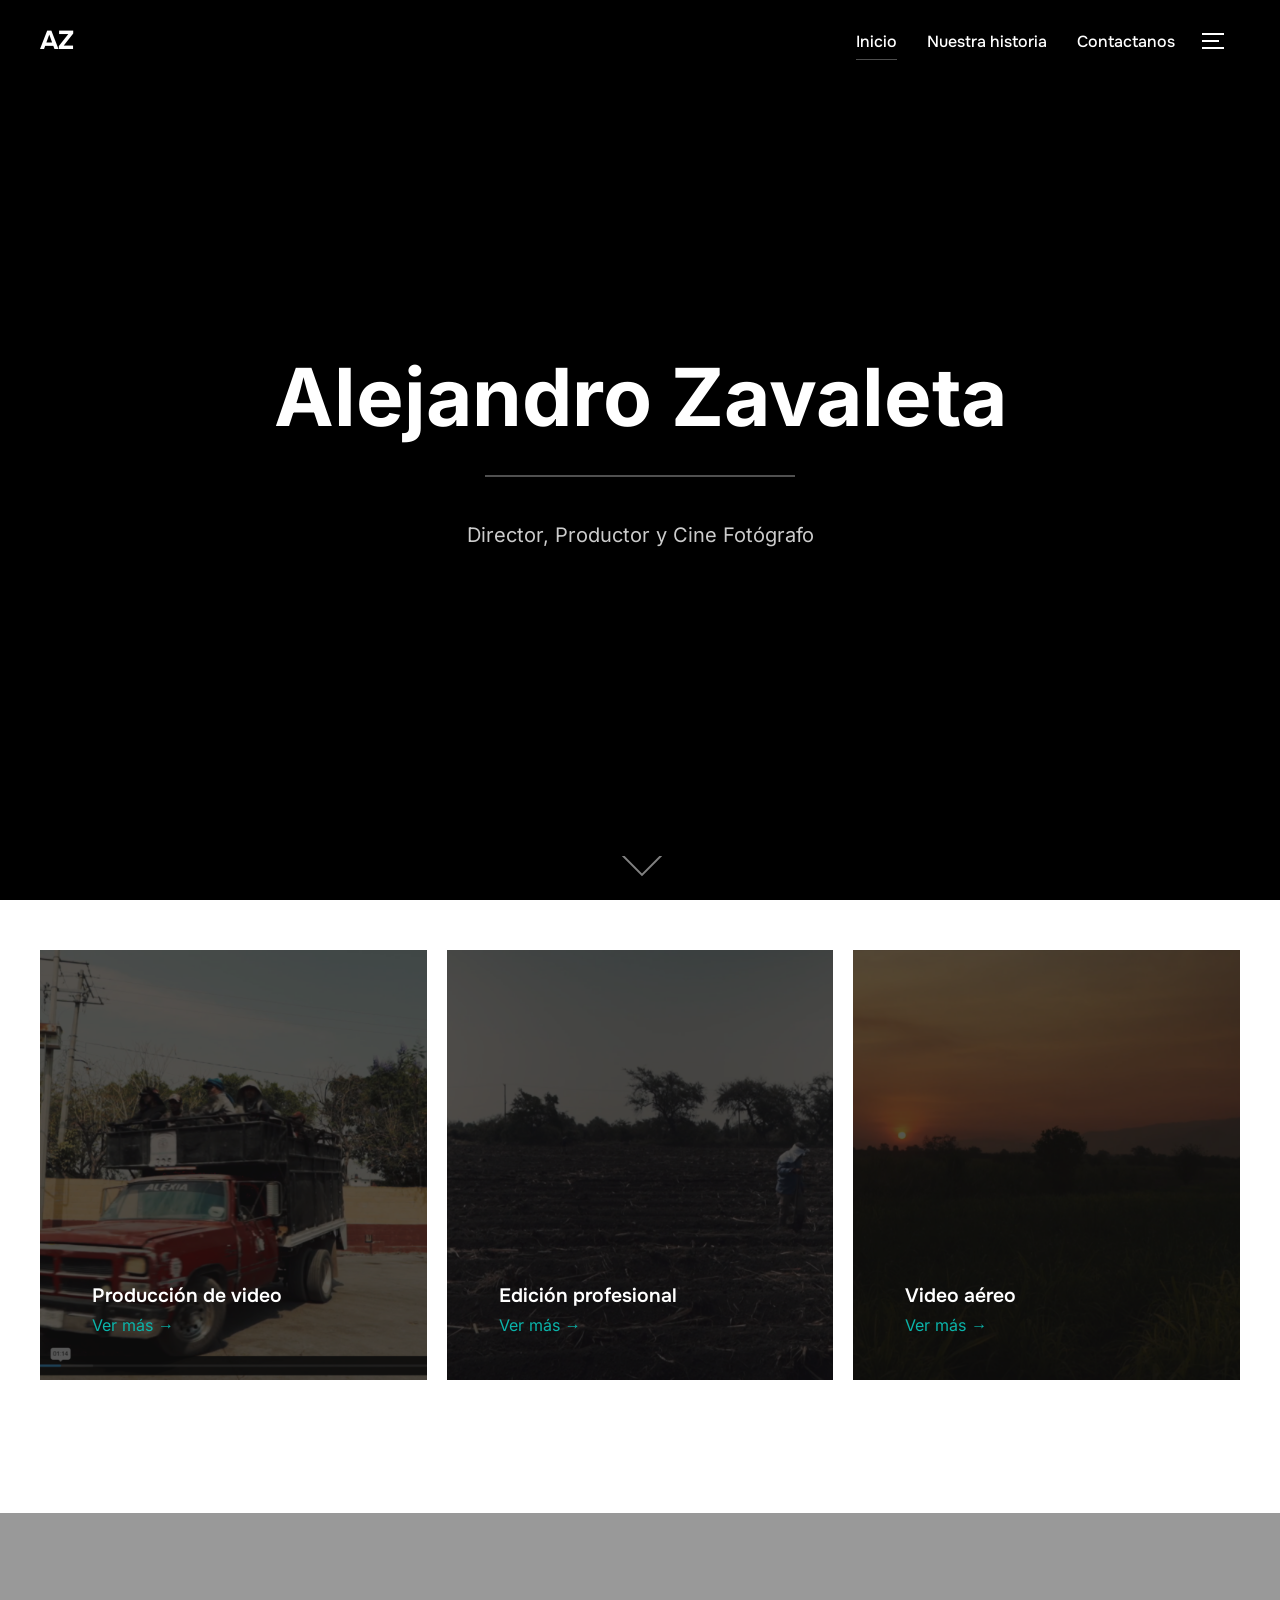
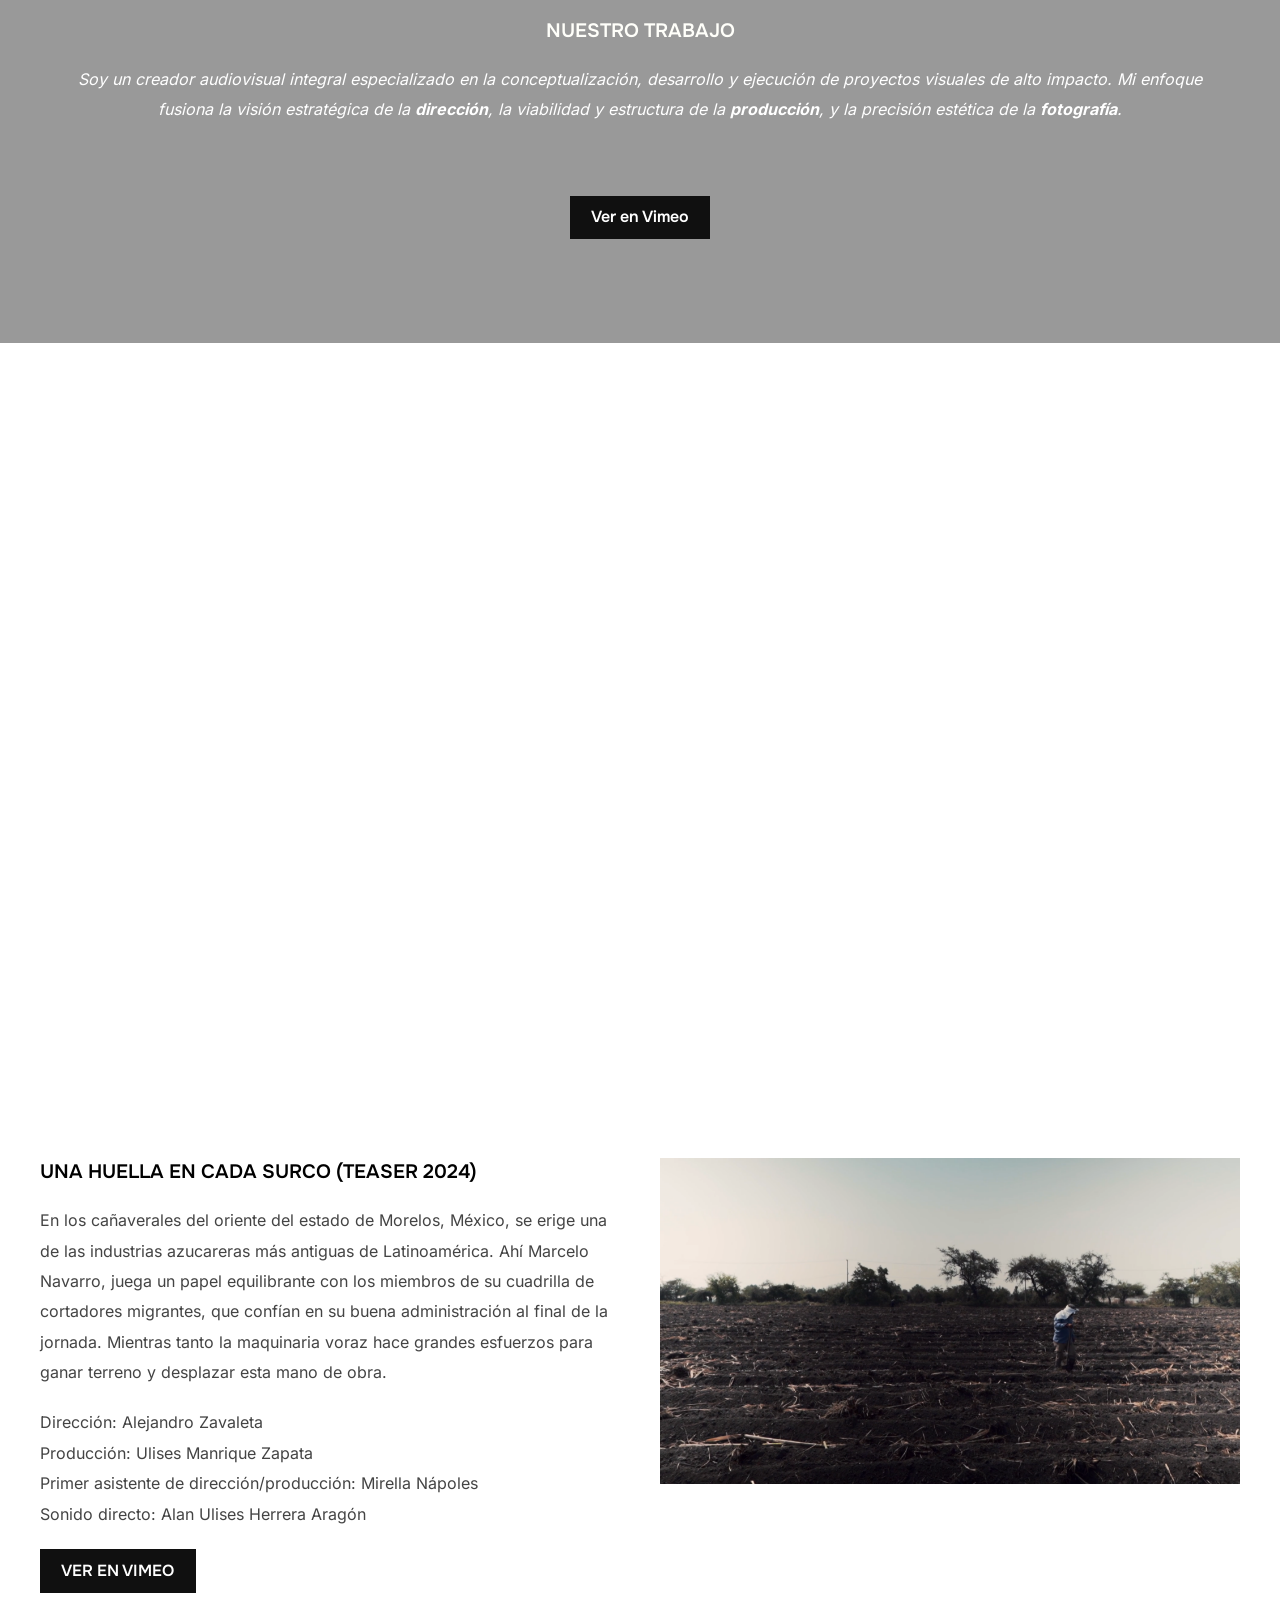
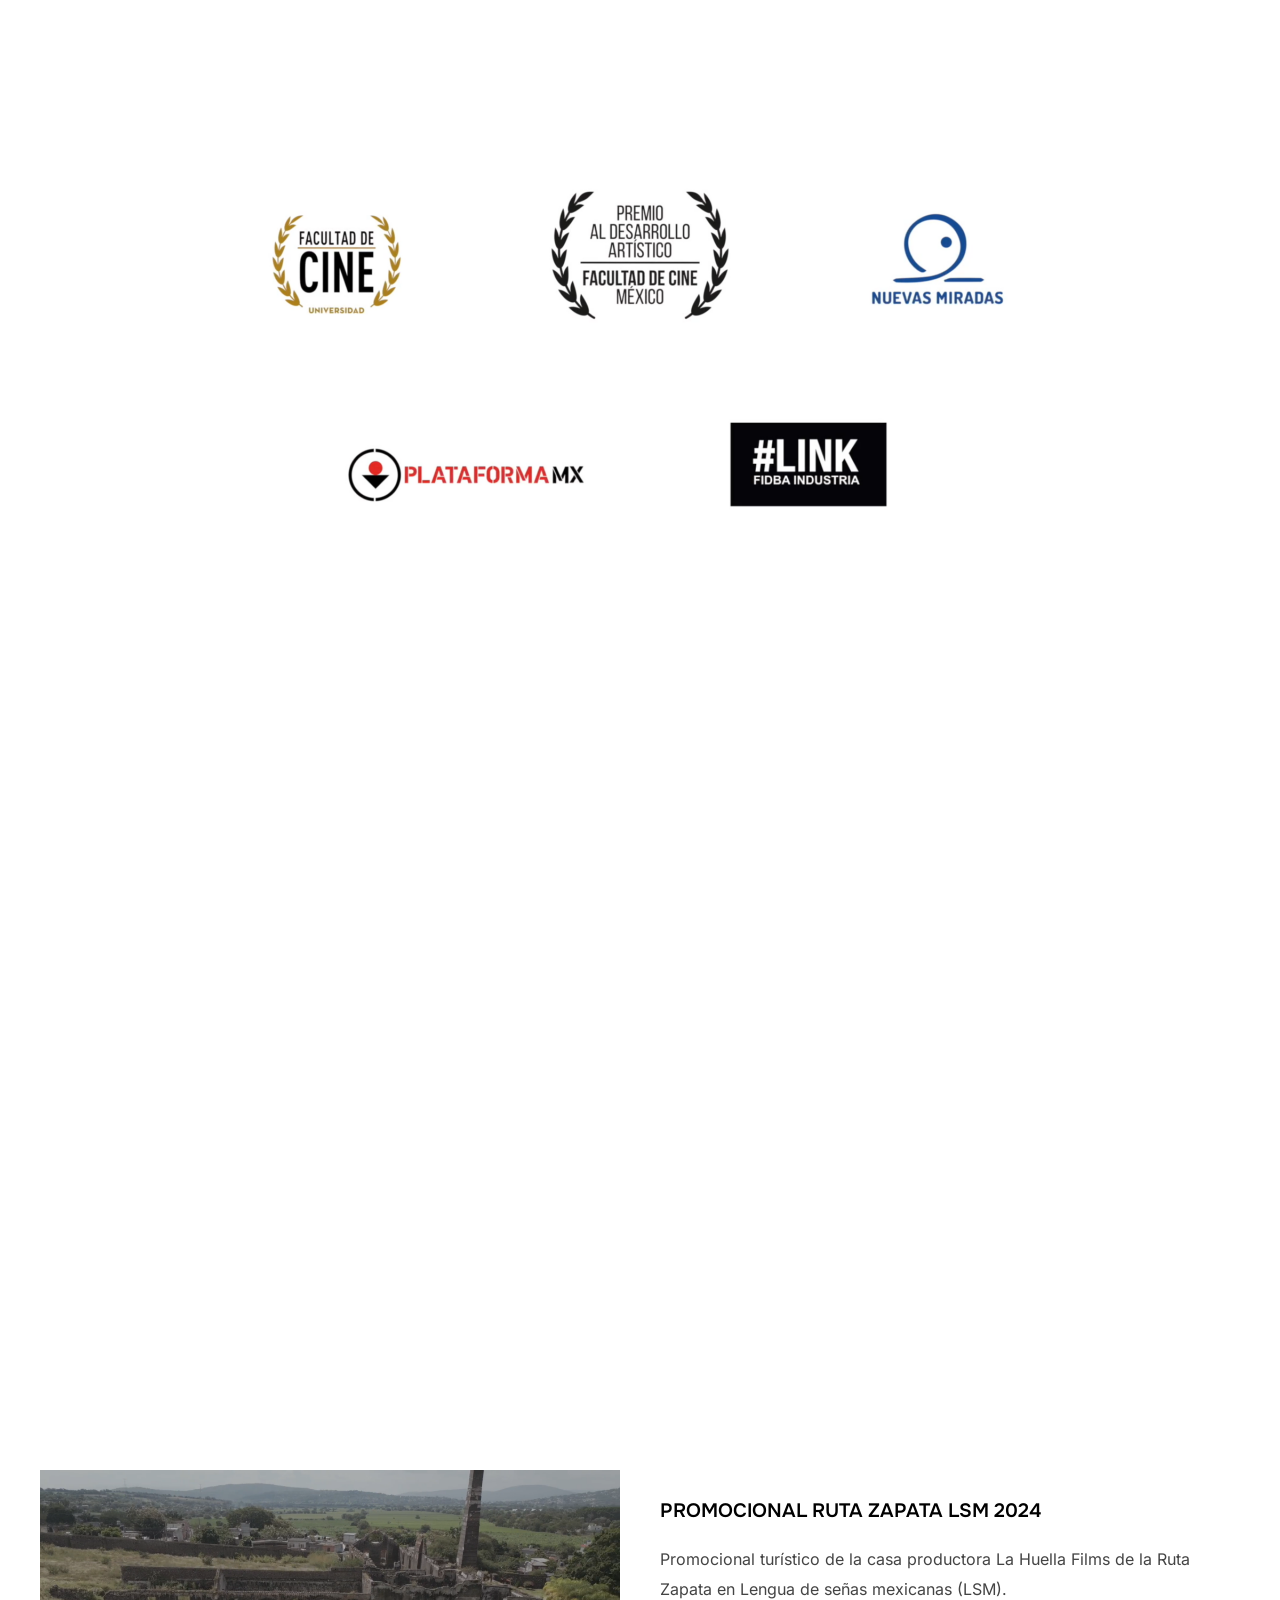
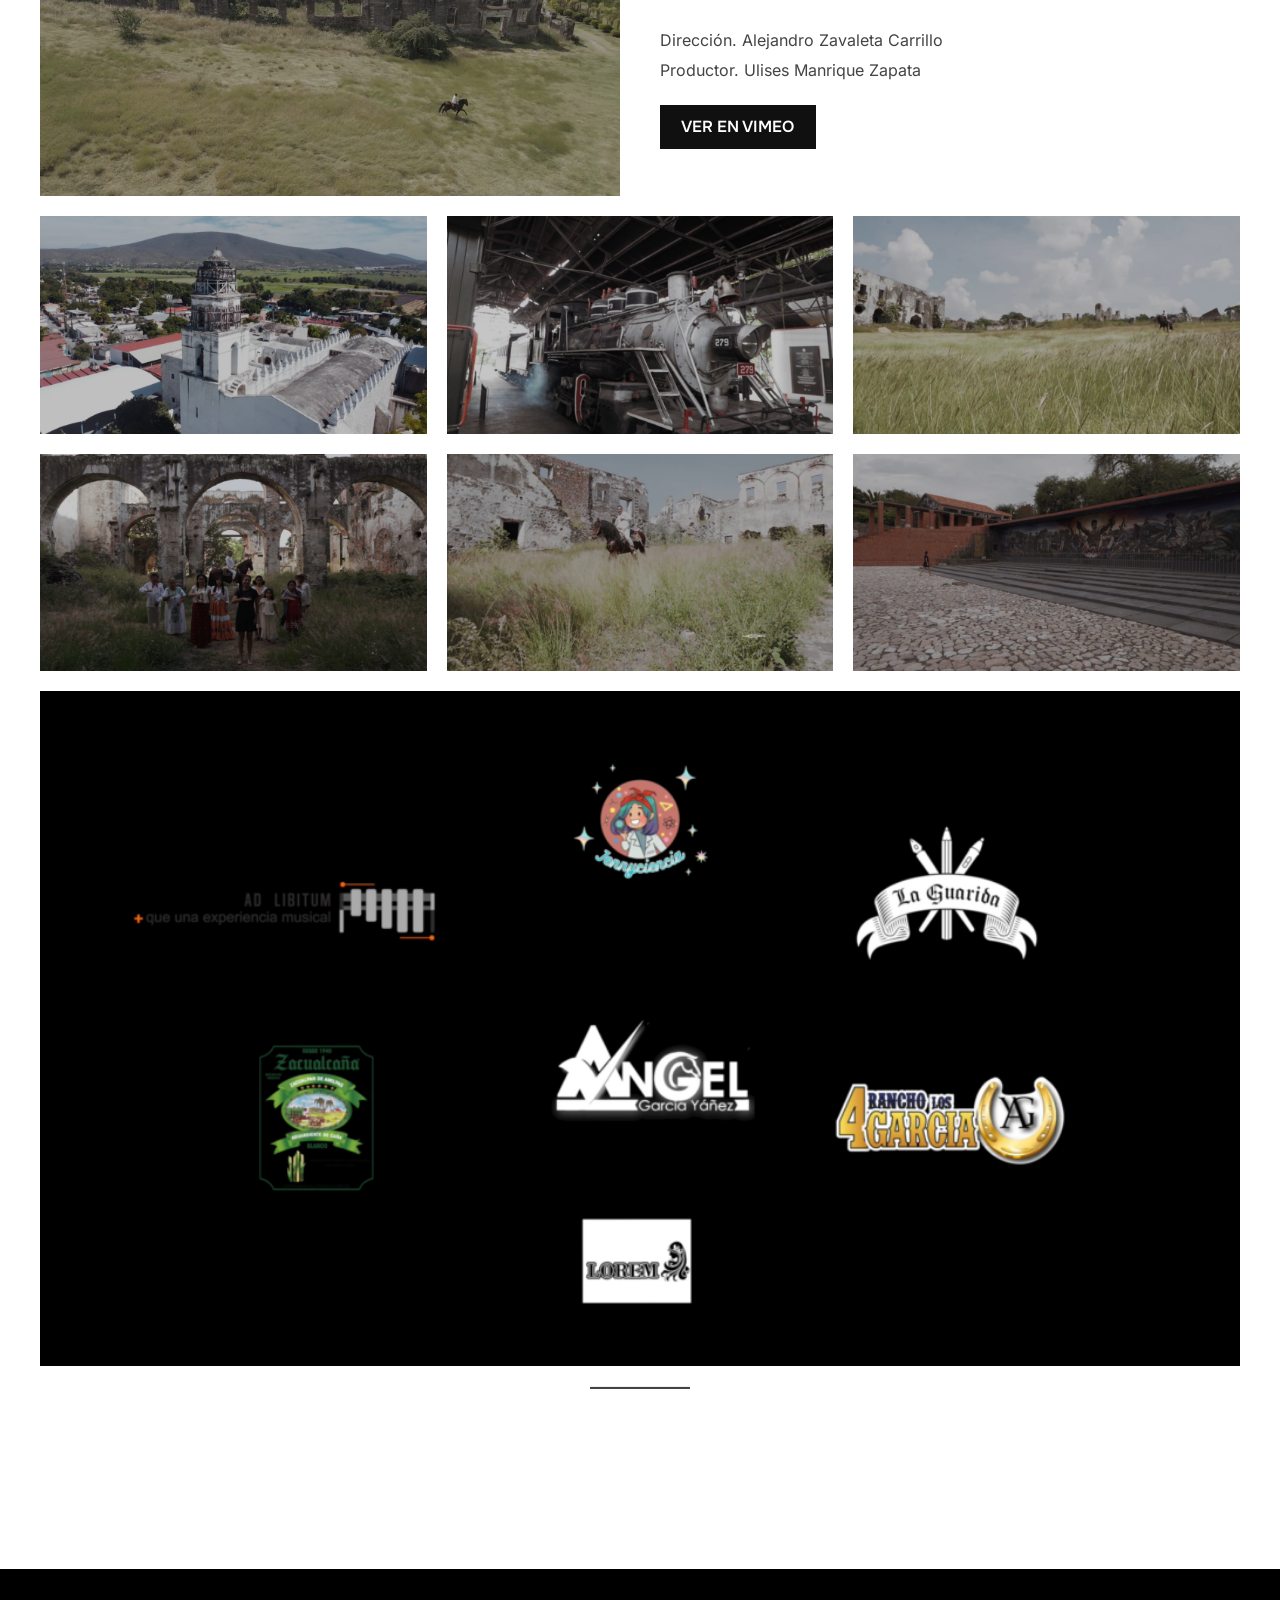
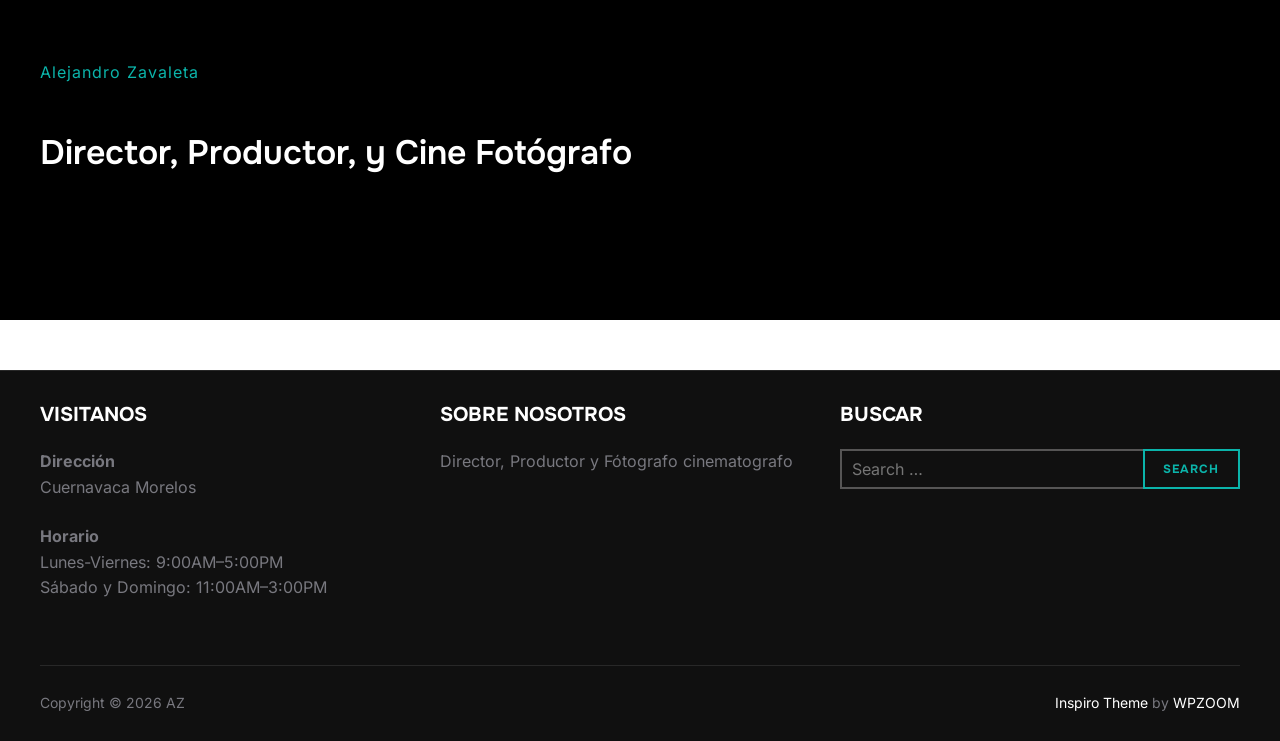
==== index.html @ e88b741b "Init" ====
<!DOCTYPE html>
<html lang="en-US" class="no-js">
<head><meta charset="UTF-8">
	
	<meta name="viewport" content="width=device-width, initial-scale=1">
	<script>(function(html){html.className = html.className.replace(/\bno-js\b/,'js')})(document.documentElement);</script>
<title>AZ</title>
<meta name="robots" content="max-image-preview:large">
<link rel="alternate" type="application/rss+xml" title="AZ » Feed" href="/feed/">
<link rel="alternate" type="application/rss+xml" title="AZ » Comments Feed" href="/comments/feed/">
<link rel="alternate" title="oEmbed (JSON)" type="application/json+oembed" href="/wp-json/oembed/1.0/embed?url=%2F">
<link rel="alternate" title="oEmbed (XML)" type="text/xml+oembed" href="/wp-json/oembed/1.0/embed?url=%2F&amp;format=xml">
<style id="wp-img-auto-sizes-contain-inline-css">
img:is([sizes=auto i],[sizes^="auto," i]){contain-intrinsic-size:3000px 1500px}
/*# sourceURL=wp-img-auto-sizes-contain-inline-css */
</style>
<style id="wp-emoji-styles-inline-css">

	img.wp-smiley, img.emoji {
		display: inline !important;
		border: none !important;
		box-shadow: none !important;
		height: 1em !important;
		width: 1em !important;
		margin: 0 0.07em !important;
		vertical-align: -0.1em !important;
		background: none !important;
		padding: 0 !important;
	}
/*# sourceURL=wp-emoji-styles-inline-css */
</style>
<style id="wp-block-library-inline-css">
:root{--wp-block-synced-color:#7a00df;--wp-block-synced-color--rgb:122,0,223;--wp-bound-block-color:var(--wp-block-synced-color);--wp-editor-canvas-background:#ddd;--wp-admin-theme-color:#007cba;--wp-admin-theme-color--rgb:0,124,186;--wp-admin-theme-color-darker-10:#006ba1;--wp-admin-theme-color-darker-10--rgb:0,107,160.5;--wp-admin-theme-color-darker-20:#005a87;--wp-admin-theme-color-darker-20--rgb:0,90,135;--wp-admin-border-width-focus:2px}@media (min-resolution:192dpi){:root{--wp-admin-border-width-focus:1.5px}}.wp-element-button{cursor:pointer}:root .has-very-light-gray-background-color{background-color:#eee}:root .has-very-dark-gray-background-color{background-color:#313131}:root .has-very-light-gray-color{color:#eee}:root .has-very-dark-gray-color{color:#313131}:root .has-vivid-green-cyan-to-vivid-cyan-blue-gradient-background{background:linear-gradient(135deg,#00d084,#0693e3)}:root .has-purple-crush-gradient-background{background:linear-gradient(135deg,#34e2e4,#4721fb 50%,#ab1dfe)}:root .has-hazy-dawn-gradient-background{background:linear-gradient(135deg,#faaca8,#dad0ec)}:root .has-subdued-olive-gradient-background{background:linear-gradient(135deg,#fafae1,#67a671)}:root .has-atomic-cream-gradient-background{background:linear-gradient(135deg,#fdd79a,#004a59)}:root .has-nightshade-gradient-background{background:linear-gradient(135deg,#330968,#31cdcf)}:root .has-midnight-gradient-background{background:linear-gradient(135deg,#020381,#2874fc)}:root{--wp--preset--font-size--normal:16px;--wp--preset--font-size--huge:42px}.has-regular-font-size{font-size:1em}.has-larger-font-size{font-size:2.625em}.has-normal-font-size{font-size:var(--wp--preset--font-size--normal)}.has-huge-font-size{font-size:var(--wp--preset--font-size--huge)}.has-text-align-center{text-align:center}.has-text-align-left{text-align:left}.has-text-align-right{text-align:right}.has-fit-text{white-space:nowrap!important}#end-resizable-editor-section{display:none}.aligncenter{clear:both}.items-justified-left{justify-content:flex-start}.items-justified-center{justify-content:center}.items-justified-right{justify-content:flex-end}.items-justified-space-between{justify-content:space-between}.screen-reader-text{border:0;clip-path:inset(50%);height:1px;margin:-1px;overflow:hidden;padding:0;position:absolute;width:1px;word-wrap:normal!important}.screen-reader-text:focus{background-color:#ddd;clip-path:none;color:#444;display:block;font-size:1em;height:auto;left:5px;line-height:normal;padding:15px 23px 14px;text-decoration:none;top:5px;width:auto;z-index:100000}html :where(.has-border-color){border-style:solid}html :where([style*=border-top-color]){border-top-style:solid}html :where([style*=border-right-color]){border-right-style:solid}html :where([style*=border-bottom-color]){border-bottom-style:solid}html :where([style*=border-left-color]){border-left-style:solid}html :where([style*=border-width]){border-style:solid}html :where([style*=border-top-width]){border-top-style:solid}html :where([style*=border-right-width]){border-right-style:solid}html :where([style*=border-bottom-width]){border-bottom-style:solid}html :where([style*=border-left-width]){border-left-style:solid}html :where(img[class*=wp-image-]){height:auto;max-width:100%}:where(figure){margin:0 0 1em}html :where(.is-position-sticky){--wp-admin--admin-bar--position-offset:var(--wp-admin--admin-bar--height,0px)}@media screen and (max-width:600px){html :where(.is-position-sticky){--wp-admin--admin-bar--position-offset:0px}}

/*# sourceURL=wp-block-library-inline-css */
</style>
<style id="wp-block-button-inline-css">
.wp-block-button__link{align-content:center;box-sizing:border-box;cursor:pointer;display:inline-block;height:100%;text-align:center;word-break:break-word}.wp-block-button__link.aligncenter{text-align:center}.wp-block-button__link.alignright{text-align:right}:where(.wp-block-button__link){border-radius:9999px;box-shadow:none;padding:calc(.667em + 2px) calc(1.333em + 2px);text-decoration:none}.wp-block-button[style*=text-decoration] .wp-block-button__link{text-decoration:inherit}.wp-block-buttons>.wp-block-button.has-custom-width{max-width:none}.wp-block-buttons>.wp-block-button.has-custom-width .wp-block-button__link{width:100%}.wp-block-buttons>.wp-block-button.has-custom-font-size .wp-block-button__link{font-size:inherit}.wp-block-buttons>.wp-block-button.wp-block-button__width-25{width:calc(25% - var(--wp--style--block-gap, .5em)*.75)}.wp-block-buttons>.wp-block-button.wp-block-button__width-50{width:calc(50% - var(--wp--style--block-gap, .5em)*.5)}.wp-block-buttons>.wp-block-button.wp-block-button__width-75{width:calc(75% - var(--wp--style--block-gap, .5em)*.25)}.wp-block-buttons>.wp-block-button.wp-block-button__width-100{flex-basis:100%;width:100%}.wp-block-buttons.is-vertical>.wp-block-button.wp-block-button__width-25{width:25%}.wp-block-buttons.is-vertical>.wp-block-button.wp-block-button__width-50{width:50%}.wp-block-buttons.is-vertical>.wp-block-button.wp-block-button__width-75{width:75%}.wp-block-button.is-style-squared,.wp-block-button__link.wp-block-button.is-style-squared{border-radius:0}.wp-block-button.no-border-radius,.wp-block-button__link.no-border-radius{border-radius:0!important}:root :where(.wp-block-button .wp-block-button__link.is-style-outline),:root :where(.wp-block-button.is-style-outline>.wp-block-button__link){border:2px solid;padding:.667em 1.333em}:root :where(.wp-block-button .wp-block-button__link.is-style-outline:not(.has-text-color)),:root :where(.wp-block-button.is-style-outline>.wp-block-button__link:not(.has-text-color)){color:currentColor}:root :where(.wp-block-button .wp-block-button__link.is-style-outline:not(.has-background)),:root :where(.wp-block-button.is-style-outline>.wp-block-button__link:not(.has-background)){background-color:initial;background-image:none}
/*# sourceURL=/wp-includes/blocks/button/style.min.css */
</style>
<link rel="stylesheet" id="wp-block-cover-css" href="/wp-includes/blocks/cover/style.min.css?ver=6.9.4" media="all">
<link rel="stylesheet" id="wp-block-gallery-css" href="/wp-includes/blocks/gallery/style.min.css?ver=6.9.4" media="all">
<style id="wp-block-gallery-theme-inline-css">
.blocks-gallery-caption{color:#555;font-size:13px;text-align:center}.is-dark-theme .blocks-gallery-caption{color:#ffffffa6}
/*# sourceURL=/wp-includes/blocks/gallery/theme.min.css */
</style>
<style id="wp-block-heading-inline-css">
h1:where(.wp-block-heading).has-background,h2:where(.wp-block-heading).has-background,h3:where(.wp-block-heading).has-background,h4:where(.wp-block-heading).has-background,h5:where(.wp-block-heading).has-background,h6:where(.wp-block-heading).has-background{padding:1.25em 2.375em}h1.has-text-align-left[style*=writing-mode]:where([style*=vertical-lr]),h1.has-text-align-right[style*=writing-mode]:where([style*=vertical-rl]),h2.has-text-align-left[style*=writing-mode]:where([style*=vertical-lr]),h2.has-text-align-right[style*=writing-mode]:where([style*=vertical-rl]),h3.has-text-align-left[style*=writing-mode]:where([style*=vertical-lr]),h3.has-text-align-right[style*=writing-mode]:where([style*=vertical-rl]),h4.has-text-align-left[style*=writing-mode]:where([style*=vertical-lr]),h4.has-text-align-right[style*=writing-mode]:where([style*=vertical-rl]),h5.has-text-align-left[style*=writing-mode]:where([style*=vertical-lr]),h5.has-text-align-right[style*=writing-mode]:where([style*=vertical-rl]),h6.has-text-align-left[style*=writing-mode]:where([style*=vertical-lr]),h6.has-text-align-right[style*=writing-mode]:where([style*=vertical-rl]){rotate:180deg}
/*# sourceURL=/wp-includes/blocks/heading/style.min.css */
</style>
<style id="wp-block-image-inline-css">
.wp-block-image>a,.wp-block-image>figure>a{display:inline-block}.wp-block-image img{box-sizing:border-box;height:auto;max-width:100%;vertical-align:bottom}@media not (prefers-reduced-motion){.wp-block-image img.hide{visibility:hidden}.wp-block-image img.show{animation:show-content-image .4s}}.wp-block-image[style*=border-radius] img,.wp-block-image[style*=border-radius]>a{border-radius:inherit}.wp-block-image.has-custom-border img{box-sizing:border-box}.wp-block-image.aligncenter{text-align:center}.wp-block-image.alignfull>a,.wp-block-image.alignwide>a{width:100%}.wp-block-image.alignfull img,.wp-block-image.alignwide img{height:auto;width:100%}.wp-block-image .aligncenter,.wp-block-image .alignleft,.wp-block-image .alignright,.wp-block-image.aligncenter,.wp-block-image.alignleft,.wp-block-image.alignright{display:table}.wp-block-image .aligncenter>figcaption,.wp-block-image .alignleft>figcaption,.wp-block-image .alignright>figcaption,.wp-block-image.aligncenter>figcaption,.wp-block-image.alignleft>figcaption,.wp-block-image.alignright>figcaption{caption-side:bottom;display:table-caption}.wp-block-image .alignleft{float:left;margin:.5em 1em .5em 0}.wp-block-image .alignright{float:right;margin:.5em 0 .5em 1em}.wp-block-image .aligncenter{margin-left:auto;margin-right:auto}.wp-block-image :where(figcaption){margin-bottom:1em;margin-top:.5em}.wp-block-image.is-style-circle-mask img{border-radius:9999px}@supports ((-webkit-mask-image:none) or (mask-image:none)) or (-webkit-mask-image:none){.wp-block-image.is-style-circle-mask img{border-radius:0;-webkit-mask-image:url('data:image/svg+xml;utf8,<svg viewBox="0 0 100 100" xmlns="http://www.w3.org/2000/svg"><circle cx="50" cy="50" r="50"/></svg>');mask-image:url('data:image/svg+xml;utf8,<svg viewBox="0 0 100 100" xmlns="http://www.w3.org/2000/svg"><circle cx="50" cy="50" r="50"/></svg>');mask-mode:alpha;-webkit-mask-position:center;mask-position:center;-webkit-mask-repeat:no-repeat;mask-repeat:no-repeat;-webkit-mask-size:contain;mask-size:contain}}:root :where(.wp-block-image.is-style-rounded img,.wp-block-image .is-style-rounded img){border-radius:9999px}.wp-block-image figure{margin:0}.wp-lightbox-container{display:flex;flex-direction:column;position:relative}.wp-lightbox-container img{cursor:zoom-in}.wp-lightbox-container img:hover+button{opacity:1}.wp-lightbox-container button{align-items:center;backdrop-filter:blur(16px) saturate(180%);background-color:#5a5a5a40;border:none;border-radius:4px;cursor:zoom-in;display:flex;height:20px;justify-content:center;opacity:0;padding:0;position:absolute;right:16px;text-align:center;top:16px;width:20px;z-index:100}@media not (prefers-reduced-motion){.wp-lightbox-container button{transition:opacity .2s ease}}.wp-lightbox-container button:focus-visible{outline:3px auto #5a5a5a40;outline:3px auto -webkit-focus-ring-color;outline-offset:3px}.wp-lightbox-container button:hover{cursor:pointer;opacity:1}.wp-lightbox-container button:focus{opacity:1}.wp-lightbox-container button:focus,.wp-lightbox-container button:hover,.wp-lightbox-container button:not(:hover):not(:active):not(.has-background){background-color:#5a5a5a40;border:none}.wp-lightbox-overlay{box-sizing:border-box;cursor:zoom-out;height:100vh;left:0;overflow:hidden;position:fixed;top:0;visibility:hidden;width:100%;z-index:100000}.wp-lightbox-overlay .close-button{align-items:center;cursor:pointer;display:flex;justify-content:center;min-height:40px;min-width:40px;padding:0;position:absolute;right:calc(env(safe-area-inset-right) + 16px);top:calc(env(safe-area-inset-top) + 16px);z-index:5000000}.wp-lightbox-overlay .close-button:focus,.wp-lightbox-overlay .close-button:hover,.wp-lightbox-overlay .close-button:not(:hover):not(:active):not(.has-background){background:none;border:none}.wp-lightbox-overlay .lightbox-image-container{height:var(--wp--lightbox-container-height);left:50%;overflow:hidden;position:absolute;top:50%;transform:translate(-50%,-50%);transform-origin:top left;width:var(--wp--lightbox-container-width);z-index:9999999999}.wp-lightbox-overlay .wp-block-image{align-items:center;box-sizing:border-box;display:flex;height:100%;justify-content:center;margin:0;position:relative;transform-origin:0 0;width:100%;z-index:3000000}.wp-lightbox-overlay .wp-block-image img{height:var(--wp--lightbox-image-height);min-height:var(--wp--lightbox-image-height);min-width:var(--wp--lightbox-image-width);width:var(--wp--lightbox-image-width)}.wp-lightbox-overlay .wp-block-image figcaption{display:none}.wp-lightbox-overlay button{background:none;border:none}.wp-lightbox-overlay .scrim{background-color:#fff;height:100%;opacity:.9;position:absolute;width:100%;z-index:2000000}.wp-lightbox-overlay.active{visibility:visible}@media not (prefers-reduced-motion){.wp-lightbox-overlay.active{animation:turn-on-visibility .25s both}.wp-lightbox-overlay.active img{animation:turn-on-visibility .35s both}.wp-lightbox-overlay.show-closing-animation:not(.active){animation:turn-off-visibility .35s both}.wp-lightbox-overlay.show-closing-animation:not(.active) img{animation:turn-off-visibility .25s both}.wp-lightbox-overlay.zoom.active{animation:none;opacity:1;visibility:visible}.wp-lightbox-overlay.zoom.active .lightbox-image-container{animation:lightbox-zoom-in .4s}.wp-lightbox-overlay.zoom.active .lightbox-image-container img{animation:none}.wp-lightbox-overlay.zoom.active .scrim{animation:turn-on-visibility .4s forwards}.wp-lightbox-overlay.zoom.show-closing-animation:not(.active){animation:none}.wp-lightbox-overlay.zoom.show-closing-animation:not(.active) .lightbox-image-container{animation:lightbox-zoom-out .4s}.wp-lightbox-overlay.zoom.show-closing-animation:not(.active) .lightbox-image-container img{animation:none}.wp-lightbox-overlay.zoom.show-closing-animation:not(.active) .scrim{animation:turn-off-visibility .4s forwards}}@keyframes show-content-image{0%{visibility:hidden}99%{visibility:hidden}to{visibility:visible}}@keyframes turn-on-visibility{0%{opacity:0}to{opacity:1}}@keyframes turn-off-visibility{0%{opacity:1;visibility:visible}99%{opacity:0;visibility:visible}to{opacity:0;visibility:hidden}}@keyframes lightbox-zoom-in{0%{transform:translate(calc((-100vw + var(--wp--lightbox-scrollbar-width))/2 + var(--wp--lightbox-initial-left-position)),calc(-50vh + var(--wp--lightbox-initial-top-position))) scale(var(--wp--lightbox-scale))}to{transform:translate(-50%,-50%) scale(1)}}@keyframes lightbox-zoom-out{0%{transform:translate(-50%,-50%) scale(1);visibility:visible}99%{visibility:visible}to{transform:translate(calc((-100vw + var(--wp--lightbox-scrollbar-width))/2 + var(--wp--lightbox-initial-left-position)),calc(-50vh + var(--wp--lightbox-initial-top-position))) scale(var(--wp--lightbox-scale));visibility:hidden}}
/*# sourceURL=/wp-includes/blocks/image/style.min.css */
</style>
<style id="wp-block-image-theme-inline-css">
:root :where(.wp-block-image figcaption){color:#555;font-size:13px;text-align:center}.is-dark-theme :root :where(.wp-block-image figcaption){color:#ffffffa6}.wp-block-image{margin:0 0 1em}
/*# sourceURL=/wp-includes/blocks/image/theme.min.css */
</style>
<style id="wp-block-buttons-inline-css">
.wp-block-buttons{box-sizing:border-box}.wp-block-buttons.is-vertical{flex-direction:column}.wp-block-buttons.is-vertical>.wp-block-button:last-child{margin-bottom:0}.wp-block-buttons>.wp-block-button{display:inline-block;margin:0}.wp-block-buttons.is-content-justification-left{justify-content:flex-start}.wp-block-buttons.is-content-justification-left.is-vertical{align-items:flex-start}.wp-block-buttons.is-content-justification-center{justify-content:center}.wp-block-buttons.is-content-justification-center.is-vertical{align-items:center}.wp-block-buttons.is-content-justification-right{justify-content:flex-end}.wp-block-buttons.is-content-justification-right.is-vertical{align-items:flex-end}.wp-block-buttons.is-content-justification-space-between{justify-content:space-between}.wp-block-buttons.aligncenter{text-align:center}.wp-block-buttons:not(.is-content-justification-space-between,.is-content-justification-right,.is-content-justification-left,.is-content-justification-center) .wp-block-button.aligncenter{margin-left:auto;margin-right:auto;width:100%}.wp-block-buttons[style*=text-decoration] .wp-block-button,.wp-block-buttons[style*=text-decoration] .wp-block-button__link{text-decoration:inherit}.wp-block-buttons.has-custom-font-size .wp-block-button__link{font-size:inherit}.wp-block-buttons .wp-block-button__link{width:100%}.wp-block-button.aligncenter{text-align:center}
/*# sourceURL=/wp-includes/blocks/buttons/style.min.css */
</style>
<style id="wp-block-columns-inline-css">
.wp-block-columns{box-sizing:border-box;display:flex;flex-wrap:wrap!important}@media (min-width:782px){.wp-block-columns{flex-wrap:nowrap!important}}.wp-block-columns{align-items:normal!important}.wp-block-columns.are-vertically-aligned-top{align-items:flex-start}.wp-block-columns.are-vertically-aligned-center{align-items:center}.wp-block-columns.are-vertically-aligned-bottom{align-items:flex-end}@media (max-width:781px){.wp-block-columns:not(.is-not-stacked-on-mobile)>.wp-block-column{flex-basis:100%!important}}@media (min-width:782px){.wp-block-columns:not(.is-not-stacked-on-mobile)>.wp-block-column{flex-basis:0;flex-grow:1}.wp-block-columns:not(.is-not-stacked-on-mobile)>.wp-block-column[style*=flex-basis]{flex-grow:0}}.wp-block-columns.is-not-stacked-on-mobile{flex-wrap:nowrap!important}.wp-block-columns.is-not-stacked-on-mobile>.wp-block-column{flex-basis:0;flex-grow:1}.wp-block-columns.is-not-stacked-on-mobile>.wp-block-column[style*=flex-basis]{flex-grow:0}:where(.wp-block-columns){margin-bottom:1.75em}:where(.wp-block-columns.has-background){padding:1.25em 2.375em}.wp-block-column{flex-grow:1;min-width:0;overflow-wrap:break-word;word-break:break-word}.wp-block-column.is-vertically-aligned-top{align-self:flex-start}.wp-block-column.is-vertically-aligned-center{align-self:center}.wp-block-column.is-vertically-aligned-bottom{align-self:flex-end}.wp-block-column.is-vertically-aligned-stretch{align-self:stretch}.wp-block-column.is-vertically-aligned-bottom,.wp-block-column.is-vertically-aligned-center,.wp-block-column.is-vertically-aligned-top{width:100%}
/*# sourceURL=/wp-includes/blocks/columns/style.min.css */
</style>
<style id="wp-block-embed-inline-css">
.wp-block-embed.alignleft,.wp-block-embed.alignright,.wp-block[data-align=left]>[data-type="core/embed"],.wp-block[data-align=right]>[data-type="core/embed"]{max-width:360px;width:100%}.wp-block-embed.alignleft .wp-block-embed__wrapper,.wp-block-embed.alignright .wp-block-embed__wrapper,.wp-block[data-align=left]>[data-type="core/embed"] .wp-block-embed__wrapper,.wp-block[data-align=right]>[data-type="core/embed"] .wp-block-embed__wrapper{min-width:280px}.wp-block-cover .wp-block-embed{min-height:240px;min-width:320px}.wp-block-embed{overflow-wrap:break-word}.wp-block-embed :where(figcaption){margin-bottom:1em;margin-top:.5em}.wp-block-embed iframe{max-width:100%}.wp-block-embed__wrapper{position:relative}.wp-embed-responsive .wp-has-aspect-ratio .wp-block-embed__wrapper:before{content:"";display:block;padding-top:50%}.wp-embed-responsive .wp-has-aspect-ratio iframe{bottom:0;height:100%;left:0;position:absolute;right:0;top:0;width:100%}.wp-embed-responsive .wp-embed-aspect-21-9 .wp-block-embed__wrapper:before{padding-top:42.85%}.wp-embed-responsive .wp-embed-aspect-18-9 .wp-block-embed__wrapper:before{padding-top:50%}.wp-embed-responsive .wp-embed-aspect-16-9 .wp-block-embed__wrapper:before{padding-top:56.25%}.wp-embed-responsive .wp-embed-aspect-4-3 .wp-block-embed__wrapper:before{padding-top:75%}.wp-embed-responsive .wp-embed-aspect-1-1 .wp-block-embed__wrapper:before{padding-top:100%}.wp-embed-responsive .wp-embed-aspect-9-16 .wp-block-embed__wrapper:before{padding-top:177.77%}.wp-embed-responsive .wp-embed-aspect-1-2 .wp-block-embed__wrapper:before{padding-top:200%}
/*# sourceURL=/wp-includes/blocks/embed/style.min.css */
</style>
<style id="wp-block-embed-theme-inline-css">
.wp-block-embed :where(figcaption){color:#555;font-size:13px;text-align:center}.is-dark-theme .wp-block-embed :where(figcaption){color:#ffffffa6}.wp-block-embed{margin:0 0 1em}
/*# sourceURL=/wp-includes/blocks/embed/theme.min.css */
</style>
<style id="wp-block-group-inline-css">
.wp-block-group{box-sizing:border-box}:where(.wp-block-group.wp-block-group-is-layout-constrained){position:relative}
/*# sourceURL=/wp-includes/blocks/group/style.min.css */
</style>
<style id="wp-block-group-theme-inline-css">
:where(.wp-block-group.has-background){padding:1.25em 2.375em}
/*# sourceURL=/wp-includes/blocks/group/theme.min.css */
</style>
<style id="wp-block-paragraph-inline-css">
.is-small-text{font-size:.875em}.is-regular-text{font-size:1em}.is-large-text{font-size:2.25em}.is-larger-text{font-size:3em}.has-drop-cap:not(:focus):first-letter{float:left;font-size:8.4em;font-style:normal;font-weight:100;line-height:.68;margin:.05em .1em 0 0;text-transform:uppercase}body.rtl .has-drop-cap:not(:focus):first-letter{float:none;margin-left:.1em}p.has-drop-cap.has-background{overflow:hidden}:root :where(p.has-background){padding:1.25em 2.375em}:where(p.has-text-color:not(.has-link-color)) a{color:inherit}p.has-text-align-left[style*="writing-mode:vertical-lr"],p.has-text-align-right[style*="writing-mode:vertical-rl"]{rotate:180deg}
/*# sourceURL=/wp-includes/blocks/paragraph/style.min.css */
</style>
<style id="wp-block-separator-inline-css">
@charset "UTF-8";.wp-block-separator{border:none;border-top:2px solid}:root :where(.wp-block-separator.is-style-dots){height:auto;line-height:1;text-align:center}:root :where(.wp-block-separator.is-style-dots):before{color:currentColor;content:"···";font-family:serif;font-size:1.5em;letter-spacing:2em;padding-left:2em}.wp-block-separator.is-style-dots{background:none!important;border:none!important}
/*# sourceURL=/wp-includes/blocks/separator/style.min.css */
</style>
<style id="wp-block-separator-theme-inline-css">
.wp-block-separator.has-css-opacity{opacity:.4}.wp-block-separator{border:none;border-bottom:2px solid;margin-left:auto;margin-right:auto}.wp-block-separator.has-alpha-channel-opacity{opacity:1}.wp-block-separator:not(.is-style-wide):not(.is-style-dots){width:100px}.wp-block-separator.has-background:not(.is-style-dots){border-bottom:none;height:1px}.wp-block-separator.has-background:not(.is-style-wide):not(.is-style-dots){height:2px}
/*# sourceURL=/wp-includes/blocks/separator/theme.min.css */
</style>
<style id="wp-block-social-links-inline-css">
.wp-block-social-links{background:none;box-sizing:border-box;margin-left:0;padding-left:0;padding-right:0;text-indent:0}.wp-block-social-links .wp-social-link a,.wp-block-social-links .wp-social-link a:hover{border-bottom:0;box-shadow:none;text-decoration:none}.wp-block-social-links .wp-social-link svg{height:1em;width:1em}.wp-block-social-links .wp-social-link span:not(.screen-reader-text){font-size:.65em;margin-left:.5em;margin-right:.5em}.wp-block-social-links.has-small-icon-size{font-size:16px}.wp-block-social-links,.wp-block-social-links.has-normal-icon-size{font-size:24px}.wp-block-social-links.has-large-icon-size{font-size:36px}.wp-block-social-links.has-huge-icon-size{font-size:48px}.wp-block-social-links.aligncenter{display:flex;justify-content:center}.wp-block-social-links.alignright{justify-content:flex-end}.wp-block-social-link{border-radius:9999px;display:block}@media not (prefers-reduced-motion){.wp-block-social-link{transition:transform .1s ease}}.wp-block-social-link{height:auto}.wp-block-social-link a{align-items:center;display:flex;line-height:0}.wp-block-social-link:hover{transform:scale(1.1)}.wp-block-social-links .wp-block-social-link.wp-social-link{display:inline-block;margin:0;padding:0}.wp-block-social-links .wp-block-social-link.wp-social-link .wp-block-social-link-anchor,.wp-block-social-links .wp-block-social-link.wp-social-link .wp-block-social-link-anchor svg,.wp-block-social-links .wp-block-social-link.wp-social-link .wp-block-social-link-anchor:active,.wp-block-social-links .wp-block-social-link.wp-social-link .wp-block-social-link-anchor:hover,.wp-block-social-links .wp-block-social-link.wp-social-link .wp-block-social-link-anchor:visited{color:currentColor;fill:currentColor}:where(.wp-block-social-links:not(.is-style-logos-only)) .wp-social-link{background-color:#f0f0f0;color:#444}:where(.wp-block-social-links:not(.is-style-logos-only)) .wp-social-link-amazon{background-color:#f90;color:#fff}:where(.wp-block-social-links:not(.is-style-logos-only)) .wp-social-link-bandcamp{background-color:#1ea0c3;color:#fff}:where(.wp-block-social-links:not(.is-style-logos-only)) .wp-social-link-behance{background-color:#0757fe;color:#fff}:where(.wp-block-social-links:not(.is-style-logos-only)) .wp-social-link-bluesky{background-color:#0a7aff;color:#fff}:where(.wp-block-social-links:not(.is-style-logos-only)) .wp-social-link-codepen{background-color:#1e1f26;color:#fff}:where(.wp-block-social-links:not(.is-style-logos-only)) .wp-social-link-deviantart{background-color:#02e49b;color:#fff}:where(.wp-block-social-links:not(.is-style-logos-only)) .wp-social-link-discord{background-color:#5865f2;color:#fff}:where(.wp-block-social-links:not(.is-style-logos-only)) .wp-social-link-dribbble{background-color:#e94c89;color:#fff}:where(.wp-block-social-links:not(.is-style-logos-only)) .wp-social-link-dropbox{background-color:#4280ff;color:#fff}:where(.wp-block-social-links:not(.is-style-logos-only)) .wp-social-link-etsy{background-color:#f45800;color:#fff}:where(.wp-block-social-links:not(.is-style-logos-only)) .wp-social-link-facebook{background-color:#0866ff;color:#fff}:where(.wp-block-social-links:not(.is-style-logos-only)) .wp-social-link-fivehundredpx{background-color:#000;color:#fff}:where(.wp-block-social-links:not(.is-style-logos-only)) .wp-social-link-flickr{background-color:#0461dd;color:#fff}:where(.wp-block-social-links:not(.is-style-logos-only)) .wp-social-link-foursquare{background-color:#e65678;color:#fff}:where(.wp-block-social-links:not(.is-style-logos-only)) .wp-social-link-github{background-color:#24292d;color:#fff}:where(.wp-block-social-links:not(.is-style-logos-only)) .wp-social-link-goodreads{background-color:#eceadd;color:#382110}:where(.wp-block-social-links:not(.is-style-logos-only)) .wp-social-link-google{background-color:#ea4434;color:#fff}:where(.wp-block-social-links:not(.is-style-logos-only)) .wp-social-link-gravatar{background-color:#1d4fc4;color:#fff}:where(.wp-block-social-links:not(.is-style-logos-only)) .wp-social-link-instagram{background-color:#f00075;color:#fff}:where(.wp-block-social-links:not(.is-style-logos-only)) .wp-social-link-lastfm{background-color:#e21b24;color:#fff}:where(.wp-block-social-links:not(.is-style-logos-only)) .wp-social-link-linkedin{background-color:#0d66c2;color:#fff}:where(.wp-block-social-links:not(.is-style-logos-only)) .wp-social-link-mastodon{background-color:#3288d4;color:#fff}:where(.wp-block-social-links:not(.is-style-logos-only)) .wp-social-link-medium{background-color:#000;color:#fff}:where(.wp-block-social-links:not(.is-style-logos-only)) .wp-social-link-meetup{background-color:#f6405f;color:#fff}:where(.wp-block-social-links:not(.is-style-logos-only)) .wp-social-link-patreon{background-color:#000;color:#fff}:where(.wp-block-social-links:not(.is-style-logos-only)) .wp-social-link-pinterest{background-color:#e60122;color:#fff}:where(.wp-block-social-links:not(.is-style-logos-only)) .wp-social-link-pocket{background-color:#ef4155;color:#fff}:where(.wp-block-social-links:not(.is-style-logos-only)) .wp-social-link-reddit{background-color:#ff4500;color:#fff}:where(.wp-block-social-links:not(.is-style-logos-only)) .wp-social-link-skype{background-color:#0478d7;color:#fff}:where(.wp-block-social-links:not(.is-style-logos-only)) .wp-social-link-snapchat{background-color:#fefc00;color:#fff;stroke:#000}:where(.wp-block-social-links:not(.is-style-logos-only)) .wp-social-link-soundcloud{background-color:#ff5600;color:#fff}:where(.wp-block-social-links:not(.is-style-logos-only)) .wp-social-link-spotify{background-color:#1bd760;color:#fff}:where(.wp-block-social-links:not(.is-style-logos-only)) .wp-social-link-telegram{background-color:#2aabee;color:#fff}:where(.wp-block-social-links:not(.is-style-logos-only)) .wp-social-link-threads{background-color:#000;color:#fff}:where(.wp-block-social-links:not(.is-style-logos-only)) .wp-social-link-tiktok{background-color:#000;color:#fff}:where(.wp-block-social-links:not(.is-style-logos-only)) .wp-social-link-tumblr{background-color:#011835;color:#fff}:where(.wp-block-social-links:not(.is-style-logos-only)) .wp-social-link-twitch{background-color:#6440a4;color:#fff}:where(.wp-block-social-links:not(.is-style-logos-only)) .wp-social-link-twitter{background-color:#1da1f2;color:#fff}:where(.wp-block-social-links:not(.is-style-logos-only)) .wp-social-link-vimeo{background-color:#1eb7ea;color:#fff}:where(.wp-block-social-links:not(.is-style-logos-only)) .wp-social-link-vk{background-color:#4680c2;color:#fff}:where(.wp-block-social-links:not(.is-style-logos-only)) .wp-social-link-wordpress{background-color:#3499cd;color:#fff}:where(.wp-block-social-links:not(.is-style-logos-only)) .wp-social-link-whatsapp{background-color:#25d366;color:#fff}:where(.wp-block-social-links:not(.is-style-logos-only)) .wp-social-link-x{background-color:#000;color:#fff}:where(.wp-block-social-links:not(.is-style-logos-only)) .wp-social-link-yelp{background-color:#d32422;color:#fff}:where(.wp-block-social-links:not(.is-style-logos-only)) .wp-social-link-youtube{background-color:red;color:#fff}:where(.wp-block-social-links.is-style-logos-only) .wp-social-link{background:none}:where(.wp-block-social-links.is-style-logos-only) .wp-social-link svg{height:1.25em;width:1.25em}:where(.wp-block-social-links.is-style-logos-only) .wp-social-link-amazon{color:#f90}:where(.wp-block-social-links.is-style-logos-only) .wp-social-link-bandcamp{color:#1ea0c3}:where(.wp-block-social-links.is-style-logos-only) .wp-social-link-behance{color:#0757fe}:where(.wp-block-social-links.is-style-logos-only) .wp-social-link-bluesky{color:#0a7aff}:where(.wp-block-social-links.is-style-logos-only) .wp-social-link-codepen{color:#1e1f26}:where(.wp-block-social-links.is-style-logos-only) .wp-social-link-deviantart{color:#02e49b}:where(.wp-block-social-links.is-style-logos-only) .wp-social-link-discord{color:#5865f2}:where(.wp-block-social-links.is-style-logos-only) .wp-social-link-dribbble{color:#e94c89}:where(.wp-block-social-links.is-style-logos-only) .wp-social-link-dropbox{color:#4280ff}:where(.wp-block-social-links.is-style-logos-only) .wp-social-link-etsy{color:#f45800}:where(.wp-block-social-links.is-style-logos-only) .wp-social-link-facebook{color:#0866ff}:where(.wp-block-social-links.is-style-logos-only) .wp-social-link-fivehundredpx{color:#000}:where(.wp-block-social-links.is-style-logos-only) .wp-social-link-flickr{color:#0461dd}:where(.wp-block-social-links.is-style-logos-only) .wp-social-link-foursquare{color:#e65678}:where(.wp-block-social-links.is-style-logos-only) .wp-social-link-github{color:#24292d}:where(.wp-block-social-links.is-style-logos-only) .wp-social-link-goodreads{color:#382110}:where(.wp-block-social-links.is-style-logos-only) .wp-social-link-google{color:#ea4434}:where(.wp-block-social-links.is-style-logos-only) .wp-social-link-gravatar{color:#1d4fc4}:where(.wp-block-social-links.is-style-logos-only) .wp-social-link-instagram{color:#f00075}:where(.wp-block-social-links.is-style-logos-only) .wp-social-link-lastfm{color:#e21b24}:where(.wp-block-social-links.is-style-logos-only) .wp-social-link-linkedin{color:#0d66c2}:where(.wp-block-social-links.is-style-logos-only) .wp-social-link-mastodon{color:#3288d4}:where(.wp-block-social-links.is-style-logos-only) .wp-social-link-medium{color:#000}:where(.wp-block-social-links.is-style-logos-only) .wp-social-link-meetup{color:#f6405f}:where(.wp-block-social-links.is-style-logos-only) .wp-social-link-patreon{color:#000}:where(.wp-block-social-links.is-style-logos-only) .wp-social-link-pinterest{color:#e60122}:where(.wp-block-social-links.is-style-logos-only) .wp-social-link-pocket{color:#ef4155}:where(.wp-block-social-links.is-style-logos-only) .wp-social-link-reddit{color:#ff4500}:where(.wp-block-social-links.is-style-logos-only) .wp-social-link-skype{color:#0478d7}:where(.wp-block-social-links.is-style-logos-only) .wp-social-link-snapchat{color:#fff;stroke:#000}:where(.wp-block-social-links.is-style-logos-only) .wp-social-link-soundcloud{color:#ff5600}:where(.wp-block-social-links.is-style-logos-only) .wp-social-link-spotify{color:#1bd760}:where(.wp-block-social-links.is-style-logos-only) .wp-social-link-telegram{color:#2aabee}:where(.wp-block-social-links.is-style-logos-only) .wp-social-link-threads{color:#000}:where(.wp-block-social-links.is-style-logos-only) .wp-social-link-tiktok{color:#000}:where(.wp-block-social-links.is-style-logos-only) .wp-social-link-tumblr{color:#011835}:where(.wp-block-social-links.is-style-logos-only) .wp-social-link-twitch{color:#6440a4}:where(.wp-block-social-links.is-style-logos-only) .wp-social-link-twitter{color:#1da1f2}:where(.wp-block-social-links.is-style-logos-only) .wp-social-link-vimeo{color:#1eb7ea}:where(.wp-block-social-links.is-style-logos-only) .wp-social-link-vk{color:#4680c2}:where(.wp-block-social-links.is-style-logos-only) .wp-social-link-whatsapp{color:#25d366}:where(.wp-block-social-links.is-style-logos-only) .wp-social-link-wordpress{color:#3499cd}:where(.wp-block-social-links.is-style-logos-only) .wp-social-link-x{color:#000}:where(.wp-block-social-links.is-style-logos-only) .wp-social-link-yelp{color:#d32422}:where(.wp-block-social-links.is-style-logos-only) .wp-social-link-youtube{color:red}.wp-block-social-links.is-style-pill-shape .wp-social-link{width:auto}:root :where(.wp-block-social-links .wp-social-link a){padding:.25em}:root :where(.wp-block-social-links.is-style-logos-only .wp-social-link a){padding:0}:root :where(.wp-block-social-links.is-style-pill-shape .wp-social-link a){padding-left:.6666666667em;padding-right:.6666666667em}.wp-block-social-links:not(.has-icon-color):not(.has-icon-background-color) .wp-social-link-snapchat .wp-block-social-link-label{color:#000}
/*# sourceURL=/wp-includes/blocks/social-links/style.min.css */
</style>
<style id="wp-block-spacer-inline-css">
.wp-block-spacer{clear:both}
/*# sourceURL=/wp-includes/blocks/spacer/style.min.css */
</style>
<style id="global-styles-inline-css">
:root{--wp--preset--aspect-ratio--square: 1;--wp--preset--aspect-ratio--4-3: 4/3;--wp--preset--aspect-ratio--3-4: 3/4;--wp--preset--aspect-ratio--3-2: 3/2;--wp--preset--aspect-ratio--2-3: 2/3;--wp--preset--aspect-ratio--16-9: 16/9;--wp--preset--aspect-ratio--9-16: 9/16;--wp--preset--color--black: #000000;--wp--preset--color--cyan-bluish-gray: #abb8c3;--wp--preset--color--white: #ffffff;--wp--preset--color--pale-pink: #f78da7;--wp--preset--color--vivid-red: #cf2e2e;--wp--preset--color--luminous-vivid-orange: #ff6900;--wp--preset--color--luminous-vivid-amber: #fcb900;--wp--preset--color--light-green-cyan: #7bdcb5;--wp--preset--color--vivid-green-cyan: #00d084;--wp--preset--color--pale-cyan-blue: #8ed1fc;--wp--preset--color--vivid-cyan-blue: #0693e3;--wp--preset--color--vivid-purple: #9b51e0;--wp--preset--color--primary: #101010;--wp--preset--color--secondary: #0bb4aa;--wp--preset--color--header-footer: #101010;--wp--preset--color--tertiary: #6C6C77;--wp--preset--color--lightgrey: #D9D9D9;--wp--preset--color--foreground: #000;--wp--preset--color--background: #f9fafd;--wp--preset--color--light-background: #ffffff;--wp--preset--gradient--vivid-cyan-blue-to-vivid-purple: linear-gradient(135deg,rgb(6,147,227) 0%,rgb(155,81,224) 100%);--wp--preset--gradient--light-green-cyan-to-vivid-green-cyan: linear-gradient(135deg,rgb(122,220,180) 0%,rgb(0,208,130) 100%);--wp--preset--gradient--luminous-vivid-amber-to-luminous-vivid-orange: linear-gradient(135deg,rgb(252,185,0) 0%,rgb(255,105,0) 100%);--wp--preset--gradient--luminous-vivid-orange-to-vivid-red: linear-gradient(135deg,rgb(255,105,0) 0%,rgb(207,46,46) 100%);--wp--preset--gradient--very-light-gray-to-cyan-bluish-gray: linear-gradient(135deg,rgb(238,238,238) 0%,rgb(169,184,195) 100%);--wp--preset--gradient--cool-to-warm-spectrum: linear-gradient(135deg,rgb(74,234,220) 0%,rgb(151,120,209) 20%,rgb(207,42,186) 40%,rgb(238,44,130) 60%,rgb(251,105,98) 80%,rgb(254,248,76) 100%);--wp--preset--gradient--blush-light-purple: linear-gradient(135deg,rgb(255,206,236) 0%,rgb(152,150,240) 100%);--wp--preset--gradient--blush-bordeaux: linear-gradient(135deg,rgb(254,205,165) 0%,rgb(254,45,45) 50%,rgb(107,0,62) 100%);--wp--preset--gradient--luminous-dusk: linear-gradient(135deg,rgb(255,203,112) 0%,rgb(199,81,192) 50%,rgb(65,88,208) 100%);--wp--preset--gradient--pale-ocean: linear-gradient(135deg,rgb(255,245,203) 0%,rgb(182,227,212) 50%,rgb(51,167,181) 100%);--wp--preset--gradient--electric-grass: linear-gradient(135deg,rgb(202,248,128) 0%,rgb(113,206,126) 100%);--wp--preset--gradient--midnight: linear-gradient(135deg,rgb(2,3,129) 0%,rgb(40,116,252) 100%);--wp--preset--gradient--black-primary: linear-gradient(180deg, var(--wp--preset--color--secondary) 0%, var(--wp--preset--color--secondary) 73%, var(--wp--preset--color--background) 73%, var(--wp--preset--color--background) 100%);--wp--preset--gradient--black-secondary: linear-gradient(135deg,rgba(0,0,0,1) 50%,var(--wp--preset--color--tertiary) 100%);--wp--preset--font-size--small: clamp(14px, 0.875rem + ((1vw - 3.2px) * 0.177), 16px);--wp--preset--font-size--medium: clamp(16px, 1rem + ((1vw - 3.2px) * 0.354), 20px);--wp--preset--font-size--large: clamp(22px, 1.375rem + ((1vw - 3.2px) * 1.239), 36px);--wp--preset--font-size--x-large: clamp(30px, 1.875rem + ((1vw - 3.2px) * 1.77), 50px);--wp--preset--font-size--x-small: clamp(14px, 0.875rem + ((1vw - 3.2px) * 1), 14px);--wp--preset--font-size--max-36: clamp(24px, 1.5rem + ((1vw - 3.2px) * 1.062), 36px);--wp--preset--font-size--max-48: clamp(26px, 1.625rem + ((1vw - 3.2px) * 1.947), 48px);--wp--preset--font-size--max-60: clamp(30px, 1.875rem + ((1vw - 3.2px) * 2.655), 60px);--wp--preset--font-size--max-72: clamp(38px, 2.375rem + ((1vw - 3.2px) * 3.009), 72px);--wp--preset--spacing--20: 0.44rem;--wp--preset--spacing--30: 0.67rem;--wp--preset--spacing--40: 1rem;--wp--preset--spacing--50: 1.5rem;--wp--preset--spacing--60: 2.25rem;--wp--preset--spacing--70: 3.38rem;--wp--preset--spacing--80: 5.06rem;--wp--preset--spacing--x-small: 20px;--wp--preset--spacing--small: 40px;--wp--preset--spacing--medium: 60px;--wp--preset--spacing--large: 80px;--wp--preset--spacing--x-large: 100px;--wp--preset--shadow--natural: 6px 6px 9px rgba(0, 0, 0, 0.2);--wp--preset--shadow--deep: 12px 12px 50px rgba(0, 0, 0, 0.4);--wp--preset--shadow--sharp: 6px 6px 0px rgba(0, 0, 0, 0.2);--wp--preset--shadow--outlined: 6px 6px 0px -3px rgb(255, 255, 255), 6px 6px rgb(0, 0, 0);--wp--preset--shadow--crisp: 6px 6px 0px rgb(0, 0, 0);--wp--custom--font-weight--black: 900;--wp--custom--font-weight--bold: 700;--wp--custom--font-weight--extra-bold: 800;--wp--custom--font-weight--light: 300;--wp--custom--font-weight--medium: 500;--wp--custom--font-weight--regular: 400;--wp--custom--font-weight--semi-bold: 600;--wp--custom--line-height--body: 1.75;--wp--custom--line-height--heading: 1.1;--wp--custom--line-height--medium: 1.5;--wp--custom--line-height--one: 1;--wp--custom--spacing--outer: 30px;}:root { --wp--style--global--content-size: 1200px;--wp--style--global--wide-size: 1450px; }:where(body) { margin: 0; }.wp-site-blocks { padding-top: var(--wp--style--root--padding-top); padding-bottom: var(--wp--style--root--padding-bottom); }.has-global-padding { padding-right: var(--wp--style--root--padding-right); padding-left: var(--wp--style--root--padding-left); }.has-global-padding > .alignfull { margin-right: calc(var(--wp--style--root--padding-right) * -1); margin-left: calc(var(--wp--style--root--padding-left) * -1); }.has-global-padding :where(:not(.alignfull.is-layout-flow) > .has-global-padding:not(.wp-block-block, .alignfull)) { padding-right: 0; padding-left: 0; }.has-global-padding :where(:not(.alignfull.is-layout-flow) > .has-global-padding:not(.wp-block-block, .alignfull)) > .alignfull { margin-left: 0; margin-right: 0; }.wp-site-blocks > .alignleft { float: left; margin-right: 2em; }.wp-site-blocks > .alignright { float: right; margin-left: 2em; }.wp-site-blocks > .aligncenter { justify-content: center; margin-left: auto; margin-right: auto; }:where(.wp-site-blocks) > * { margin-block-start: 20px; margin-block-end: 0; }:where(.wp-site-blocks) > :first-child { margin-block-start: 0; }:where(.wp-site-blocks) > :last-child { margin-block-end: 0; }:root { --wp--style--block-gap: 20px; }:root :where(.is-layout-flow) > :first-child{margin-block-start: 0;}:root :where(.is-layout-flow) > :last-child{margin-block-end: 0;}:root :where(.is-layout-flow) > *{margin-block-start: 20px;margin-block-end: 0;}:root :where(.is-layout-constrained) > :first-child{margin-block-start: 0;}:root :where(.is-layout-constrained) > :last-child{margin-block-end: 0;}:root :where(.is-layout-constrained) > *{margin-block-start: 20px;margin-block-end: 0;}:root :where(.is-layout-flex){gap: 20px;}:root :where(.is-layout-grid){gap: 20px;}.is-layout-flow > .alignleft{float: left;margin-inline-start: 0;margin-inline-end: 2em;}.is-layout-flow > .alignright{float: right;margin-inline-start: 2em;margin-inline-end: 0;}.is-layout-flow > .aligncenter{margin-left: auto !important;margin-right: auto !important;}.is-layout-constrained > .alignleft{float: left;margin-inline-start: 0;margin-inline-end: 2em;}.is-layout-constrained > .alignright{float: right;margin-inline-start: 2em;margin-inline-end: 0;}.is-layout-constrained > .aligncenter{margin-left: auto !important;margin-right: auto !important;}.is-layout-constrained > :where(:not(.alignleft):not(.alignright):not(.alignfull)){max-width: var(--wp--style--global--content-size);margin-left: auto !important;margin-right: auto !important;}.is-layout-constrained > .alignwide{max-width: var(--wp--style--global--wide-size);}body .is-layout-flex{display: flex;}.is-layout-flex{flex-wrap: wrap;align-items: center;}.is-layout-flex > :is(*, div){margin: 0;}body .is-layout-grid{display: grid;}.is-layout-grid > :is(*, div){margin: 0;}body{font-size: var(--wp--preset--font-size--small);font-weight: var(--wp--custom--font-weight--regular);line-height: var(--wp--custom--line-height--body);--wp--style--root--padding-top: 0px;--wp--style--root--padding-right: 0px;--wp--style--root--padding-bottom: 0px;--wp--style--root--padding-left: 0px;}a:where(:not(.wp-element-button)){color: var(--wp--preset--color--primary);text-decoration: underline;}:root :where(.wp-element-button, .wp-block-button__link){background-color: #32373c;border-radius: 0;border-width: 0;color: #fff;font-family: inherit;font-size: inherit;font-style: inherit;font-weight: inherit;letter-spacing: inherit;line-height: inherit;padding-top: 10px;padding-right: 25px;padding-bottom: 10px;padding-left: 25px;text-decoration: none;text-transform: inherit;}.has-black-color{color: var(--wp--preset--color--black) !important;}.has-cyan-bluish-gray-color{color: var(--wp--preset--color--cyan-bluish-gray) !important;}.has-white-color{color: var(--wp--preset--color--white) !important;}.has-pale-pink-color{color: var(--wp--preset--color--pale-pink) !important;}.has-vivid-red-color{color: var(--wp--preset--color--vivid-red) !important;}.has-luminous-vivid-orange-color{color: var(--wp--preset--color--luminous-vivid-orange) !important;}.has-luminous-vivid-amber-color{color: var(--wp--preset--color--luminous-vivid-amber) !important;}.has-light-green-cyan-color{color: var(--wp--preset--color--light-green-cyan) !important;}.has-vivid-green-cyan-color{color: var(--wp--preset--color--vivid-green-cyan) !important;}.has-pale-cyan-blue-color{color: var(--wp--preset--color--pale-cyan-blue) !important;}.has-vivid-cyan-blue-color{color: var(--wp--preset--color--vivid-cyan-blue) !important;}.has-vivid-purple-color{color: var(--wp--preset--color--vivid-purple) !important;}.has-primary-color{color: var(--wp--preset--color--primary) !important;}.has-secondary-color{color: var(--wp--preset--color--secondary) !important;}.has-header-footer-color{color: var(--wp--preset--color--header-footer) !important;}.has-tertiary-color{color: var(--wp--preset--color--tertiary) !important;}.has-lightgrey-color{color: var(--wp--preset--color--lightgrey) !important;}.has-foreground-color{color: var(--wp--preset--color--foreground) !important;}.has-background-color{color: var(--wp--preset--color--background) !important;}.has-light-background-color{color: var(--wp--preset--color--light-background) !important;}.has-black-background-color{background-color: var(--wp--preset--color--black) !important;}.has-cyan-bluish-gray-background-color{background-color: var(--wp--preset--color--cyan-bluish-gray) !important;}.has-white-background-color{background-color: var(--wp--preset--color--white) !important;}.has-pale-pink-background-color{background-color: var(--wp--preset--color--pale-pink) !important;}.has-vivid-red-background-color{background-color: var(--wp--preset--color--vivid-red) !important;}.has-luminous-vivid-orange-background-color{background-color: var(--wp--preset--color--luminous-vivid-orange) !important;}.has-luminous-vivid-amber-background-color{background-color: var(--wp--preset--color--luminous-vivid-amber) !important;}.has-light-green-cyan-background-color{background-color: var(--wp--preset--color--light-green-cyan) !important;}.has-vivid-green-cyan-background-color{background-color: var(--wp--preset--color--vivid-green-cyan) !important;}.has-pale-cyan-blue-background-color{background-color: var(--wp--preset--color--pale-cyan-blue) !important;}.has-vivid-cyan-blue-background-color{background-color: var(--wp--preset--color--vivid-cyan-blue) !important;}.has-vivid-purple-background-color{background-color: var(--wp--preset--color--vivid-purple) !important;}.has-primary-background-color{background-color: var(--wp--preset--color--primary) !important;}.has-secondary-background-color{background-color: var(--wp--preset--color--secondary) !important;}.has-header-footer-background-color{background-color: var(--wp--preset--color--header-footer) !important;}.has-tertiary-background-color{background-color: var(--wp--preset--color--tertiary) !important;}.has-lightgrey-background-color{background-color: var(--wp--preset--color--lightgrey) !important;}.has-foreground-background-color{background-color: var(--wp--preset--color--foreground) !important;}.has-background-background-color{background-color: var(--wp--preset--color--background) !important;}.has-light-background-background-color{background-color: var(--wp--preset--color--light-background) !important;}.has-black-border-color{border-color: var(--wp--preset--color--black) !important;}.has-cyan-bluish-gray-border-color{border-color: var(--wp--preset--color--cyan-bluish-gray) !important;}.has-white-border-color{border-color: var(--wp--preset--color--white) !important;}.has-pale-pink-border-color{border-color: var(--wp--preset--color--pale-pink) !important;}.has-vivid-red-border-color{border-color: var(--wp--preset--color--vivid-red) !important;}.has-luminous-vivid-orange-border-color{border-color: var(--wp--preset--color--luminous-vivid-orange) !important;}.has-luminous-vivid-amber-border-color{border-color: var(--wp--preset--color--luminous-vivid-amber) !important;}.has-light-green-cyan-border-color{border-color: var(--wp--preset--color--light-green-cyan) !important;}.has-vivid-green-cyan-border-color{border-color: var(--wp--preset--color--vivid-green-cyan) !important;}.has-pale-cyan-blue-border-color{border-color: var(--wp--preset--color--pale-cyan-blue) !important;}.has-vivid-cyan-blue-border-color{border-color: var(--wp--preset--color--vivid-cyan-blue) !important;}.has-vivid-purple-border-color{border-color: var(--wp--preset--color--vivid-purple) !important;}.has-primary-border-color{border-color: var(--wp--preset--color--primary) !important;}.has-secondary-border-color{border-color: var(--wp--preset--color--secondary) !important;}.has-header-footer-border-color{border-color: var(--wp--preset--color--header-footer) !important;}.has-tertiary-border-color{border-color: var(--wp--preset--color--tertiary) !important;}.has-lightgrey-border-color{border-color: var(--wp--preset--color--lightgrey) !important;}.has-foreground-border-color{border-color: var(--wp--preset--color--foreground) !important;}.has-background-border-color{border-color: var(--wp--preset--color--background) !important;}.has-light-background-border-color{border-color: var(--wp--preset--color--light-background) !important;}.has-vivid-cyan-blue-to-vivid-purple-gradient-background{background: var(--wp--preset--gradient--vivid-cyan-blue-to-vivid-purple) !important;}.has-light-green-cyan-to-vivid-green-cyan-gradient-background{background: var(--wp--preset--gradient--light-green-cyan-to-vivid-green-cyan) !important;}.has-luminous-vivid-amber-to-luminous-vivid-orange-gradient-background{background: var(--wp--preset--gradient--luminous-vivid-amber-to-luminous-vivid-orange) !important;}.has-luminous-vivid-orange-to-vivid-red-gradient-background{background: var(--wp--preset--gradient--luminous-vivid-orange-to-vivid-red) !important;}.has-very-light-gray-to-cyan-bluish-gray-gradient-background{background: var(--wp--preset--gradient--very-light-gray-to-cyan-bluish-gray) !important;}.has-cool-to-warm-spectrum-gradient-background{background: var(--wp--preset--gradient--cool-to-warm-spectrum) !important;}.has-blush-light-purple-gradient-background{background: var(--wp--preset--gradient--blush-light-purple) !important;}.has-blush-bordeaux-gradient-background{background: var(--wp--preset--gradient--blush-bordeaux) !important;}.has-luminous-dusk-gradient-background{background: var(--wp--preset--gradient--luminous-dusk) !important;}.has-pale-ocean-gradient-background{background: var(--wp--preset--gradient--pale-ocean) !important;}.has-electric-grass-gradient-background{background: var(--wp--preset--gradient--electric-grass) !important;}.has-midnight-gradient-background{background: var(--wp--preset--gradient--midnight) !important;}.has-black-primary-gradient-background{background: var(--wp--preset--gradient--black-primary) !important;}.has-black-secondary-gradient-background{background: var(--wp--preset--gradient--black-secondary) !important;}.has-small-font-size{font-size: var(--wp--preset--font-size--small) !important;}.has-medium-font-size{font-size: var(--wp--preset--font-size--medium) !important;}.has-large-font-size{font-size: var(--wp--preset--font-size--large) !important;}.has-x-large-font-size{font-size: var(--wp--preset--font-size--x-large) !important;}.has-x-small-font-size{font-size: var(--wp--preset--font-size--x-small) !important;}.has-max-36-font-size{font-size: var(--wp--preset--font-size--max-36) !important;}.has-max-48-font-size{font-size: var(--wp--preset--font-size--max-48) !important;}.has-max-60-font-size{font-size: var(--wp--preset--font-size--max-60) !important;}.has-max-72-font-size{font-size: var(--wp--preset--font-size--max-72) !important;}
:root :where(.wp-block-button .wp-block-button__link){background-color: var(--wp--preset--color--primary);}
:root :where(.wp-block-columns){border-radius: 4px;border-width: 0;margin-bottom: 0px;}
:root :where(.wp-block-buttons-is-layout-flow) > :first-child{margin-block-start: 0;}:root :where(.wp-block-buttons-is-layout-flow) > :last-child{margin-block-end: 0;}:root :where(.wp-block-buttons-is-layout-flow) > *{margin-block-start: 10px;margin-block-end: 0;}:root :where(.wp-block-buttons-is-layout-constrained) > :first-child{margin-block-start: 0;}:root :where(.wp-block-buttons-is-layout-constrained) > :last-child{margin-block-end: 0;}:root :where(.wp-block-buttons-is-layout-constrained) > *{margin-block-start: 10px;margin-block-end: 0;}:root :where(.wp-block-buttons-is-layout-flex){gap: 10px;}:root :where(.wp-block-buttons-is-layout-grid){gap: 10px;}
:root :where(.wp-block-column){border-radius: 4px;border-width: 0;margin-bottom: 0px;}
:root :where(.wp-block-cover){padding-top: 30px;padding-right: 30px;padding-bottom: 30px;padding-left: 30px;}
:root :where(.wp-block-group){padding: 0px;}
:root :where(.wp-block-spacer){margin-top: 0 !important;}
/*# sourceURL=global-styles-inline-css */
</style>

<link rel="stylesheet" id="inspiro-google-fonts-css" href="/wp-content/fonts/29bf2bafa303612633d0e1cb8bdb8005.css?ver=2.1.14" media="all">
<link rel="stylesheet" id="inspiro-style-css" href="/wp-content/themes/inspiro/assets/css/minified/style.min.css?ver=2.1.14" media="all">
<style id="inspiro-style-inline-css">
body, button, input, select, textarea {
font-family: 'Inter', sans-serif;
font-weight: 400;
}
@media screen and (min-width: 782px) {
body, button, input, select, textarea {
font-size: 16px;
line-height: 1.8;
} }
body:not(.wp-custom-logo) a.custom-logo-text {
font-family: 'Onest', sans-serif;
font-weight: 700;
text-transform: uppercase;
line-height: 1.8;
font-size: 20px;
}
@media screen and (min-width: 641px) and (max-width: 1024px) {
body:not(.wp-custom-logo) a.custom-logo-text {
font-size: 22px;
} }
@media screen and (min-width: 1025px) {
body:not(.wp-custom-logo) a.custom-logo-text {
font-size: 26px;
} }
h1, h2, h3, h4, h5, h6, .home.blog .entry-title, .page .entry-title, .page-title, #comments>h3, #respond>h3, .wp-block-button a, .entry-footer {
font-family: 'Onest', sans-serif;
font-weight: 600;
line-height: 1.4;
}
.home.blog .entry-title, .single .entry-title, .single .entry-cover-image .entry-header .entry-title {
font-size: 24px;
font-weight: 600;
line-height: 1.4;
}
@media screen and (min-width: 641px) and (max-width: 1024px) {
.home.blog .entry-title, .single .entry-title, .single .entry-cover-image .entry-header .entry-title {
font-size: 32px;
} }
@media screen and (min-width: 1025px) {
.home.blog .entry-title, .single .entry-title, .single .entry-cover-image .entry-header .entry-title {
font-size: 45px;
} }
.page .entry-title, .page-title, .page .entry-cover-image .entry-header .entry-title {
font-size: 24px;
font-weight: 600;
line-height: 1.4;
text-align: left;
}
@media screen and (min-width: 641px) and (max-width: 1024px) {
.page .entry-title, .page-title, .page .entry-cover-image .entry-header .entry-title {
font-size: 32px;
} }
@media screen and (min-width: 1025px) {
.page .entry-title, .page-title, .page .entry-cover-image .entry-header .entry-title {
font-size: 45px;
} }
.entry-content h1, .widget-area h1, h1:not(.entry-title):not(.page-title):not(.site-title) {
font-size: 24px;
font-weight: 600;
line-height: 1.4;
}
@media screen and (min-width: 641px) and (max-width: 1024px) {
.entry-content h1, .widget-area h1, h1:not(.entry-title):not(.page-title):not(.site-title) {
font-size: 32px;
} }
@media screen and (min-width: 1025px) {
.entry-content h1, .widget-area h1, h1:not(.entry-title):not(.page-title):not(.site-title) {
font-size: 45px;
} }
.entry-content h2, .page-content h2, .comment-content h2 {
font-size: 30px;
font-weight: 600;
line-height: 1.4;
}
.entry-content h3, .page-content h3, .comment-content h3 {
font-size: 24px;
font-weight: 600;
line-height: 1.4;
}
.entry-content h4, .page-content h4, .comment-content h4 {
font-size: 16px;
font-weight: 600;
line-height: 1.4;
}
.entry-content h5, .page-content h5, .comment-content h5 {
font-size: 14px;
font-weight: 600;
line-height: 1.4;
}
.entry-content h6, .page-content h6, .comment-content h6 {
font-size: 13px;
font-weight: 600;
line-height: 1.4;
}
.site-title {
font-family: 'Inter', sans-serif;
font-weight: 700;
line-height: 1.25;
}
@media screen and (min-width: 782px) {
.site-title {
font-size: 80px;
} }
.site-description {
font-family: 'Inter', sans-serif;
line-height: 1.8;
}
@media screen and (min-width: 782px) {
.site-description {
font-size: 20px;
} }
.custom-header-button {
font-family: 'Inter', sans-serif;
line-height: 1.8;
}
@media screen and (min-width: 782px) {
.custom-header-button {
font-size: 16px;
} }
.navbar-nav a {
font-family: 'Onest', sans-serif;
font-weight: 500;
line-height: 1.8;
}
@media screen and (min-width: 782px) {
.navbar-nav a {
font-size: 16px;
} }
@media screen and (max-width: 64em) {
.navbar-nav li a {
font-family: 'Onest', sans-serif;
font-size: 16px;
font-weight: 600;
text-transform: uppercase;
line-height: 1.8;
} }


		:root {
			--container-width: 1200px;
			--container-width-narrow: 950px;
			--container-padding: 30px;
		}
		
		/* Dynamic responsive padding media queries */
		@media (max-width: 1260px) {
			.wrap,
			.inner-wrap,
			.page .entry-content,
			.page:not(.inspiro-front-page) .entry-footer,
			.single .entry-wrapper,
			.single.has-sidebar.page-layout-sidebar-right .entry-header .inner-wrap,
			.wp-block-group > .wp-block-group__inner-container {
				padding-left: 30px;
				padding-right: 30px;
			}
		}
		
		@media (max-width: 1010px) {
			.single .entry-header .inner-wrap,
			.single .entry-content,
			.single .entry-footer,
			#comments {
				padding-left: 30px;
				padding-right: 30px;
			}
		}
		
/*# sourceURL=inspiro-style-inline-css */
</style>
<script src="/wp-includes/js/jquery/jquery.min.js?ver=3.7.1" id="jquery-core-js"></script>
<script src="/wp-includes/js/jquery/jquery-migrate.min.js?ver=3.4.1" id="jquery-migrate-js"></script>
<link rel="https://api.w.org/" href="/wp-json/"><link rel="alternate" title="JSON" type="application/json" href="/wp-json/wp/v2/pages/7"><link rel="EditURI" type="application/rsd+xml" title="RSD" href="/xmlrpc.php?rsd">
<meta name="generator" content="WordPress 6.9.4">
<link rel="canonical" href="/">
<link rel="shortlink" href="/">
			<style type="text/css" id="custom-theme-colors" data-hex="#0bb4aa" data-palette="default" data-scheme="light">
				
/**
 * Inspiro Lite: Palette Color Scheme
 */

:root {
    --inspiro-primary-color: #0bb4aa;
    --inspiro-secondary-color: #5ec5bd;
    --inspiro-tertiary-color: #37746F;
    --inspiro-accent-color: #0bb4aa;
}

body {
    --wp--preset--color--secondary: #0bb4aa;
}
			</style>
					<style id="inspiro-custom-header-styles">
						.site-title a,
			.colors-dark .site-title a,
			.site-title a,
			body.has-header-image .site-title a,
			body.has-header-video .site-title a,
			body.has-header-image.colors-dark .site-title a,
			body.has-header-video.colors-dark .site-title a,
			body.has-header-image .site-title a,
			body.has-header-video .site-title a,
			.site-description,
			.colors-dark .site-description,
			.site-description,
			body.has-header-image .site-description,
			body.has-header-video .site-description,
			body.has-header-image.colors-dark .site-description,
			body.has-header-video.colors-dark .site-description,
			body.has-header-image .site-description,
			body.has-header-video .site-description {
				color: #fff;
			}

			
						.custom-header-button {
				color: #ffffff;
				border-color: #ffffff;
			}

			
						.custom-header-button:hover {
				color: #ffffff;
			}

			
			
			
			
						.headroom--not-top .navbar,
			.has-header-image.home.blog .headroom--not-top .navbar,
			.has-header-image.inspiro-front-page .headroom--not-top .navbar,
			.has-header-video.home.blog .headroom--not-top .navbar,
			.has-header-video.inspiro-front-page .headroom--not-top .navbar {
				background-color: rgba(0,0,0,0.9);
			}

			
			
            
            
			
			
						a.custom-logo-text:hover {
				color: #ffffff;
			}

			
			

			/* hero section */
						#scroll-to-content:before {
				border-color: #fff;
			}

			
						.has-header-image .custom-header-media:before {
				background-image: linear-gradient(to bottom,
				rgba(0, 0, 0, 0.3) 0%,
				rgba(0, 0, 0, 0.5) 100%);

				/*background-image: linear-gradient(to bottom, rgba(0, 0, 0, .7) 0%, rgba(0, 0, 0, 0.5) 100%)*/
			}


			

			/* content */
			
			
			

			/* sidebar */
			
			
			
			

			/* footer */
			
			
			

			/* general */
			
			
			
			
			
			
			
			
			
			
					</style>
		
<style id="core-block-supports-inline-css">
.wp-container-core-buttons-is-layout-a89b3969{justify-content:center;}.wp-container-core-buttons-is-layout-03627597{justify-content:center;}.wp-elements-4a572b9a344e51baaf7c30f684fbfaac a:where(:not(.wp-element-button)){color:var(--wp--preset--color--secondary);}.wp-elements-5cf112d6394cd05402ae96168f5e83a5 a:where(:not(.wp-element-button)){color:var(--wp--preset--color--secondary);}.wp-container-core-columns-is-layout-28f84493{flex-wrap:nowrap;}.wp-container-core-buttons-is-layout-20be11b6{justify-content:flex-start;}.wp-container-core-columns-is-layout-c375d253{flex-wrap:nowrap;gap:2em var(--wp--preset--spacing--small);}.wp-block-gallery.wp-block-gallery-7{--wp--style--unstable-gallery-gap:var( --wp--style--gallery-gap-default, var( --gallery-block--gutter-size, var( --wp--style--block-gap, 0.5em ) ) );gap:var( --wp--style--gallery-gap-default, var( --gallery-block--gutter-size, var( --wp--style--block-gap, 0.5em ) ) );}.wp-elements-81b22c36d1d8b884fcf13a99846b36c3 a:where(:not(.wp-element-button)){color:var(--wp--preset--color--tertiary);}.wp-elements-2e75b4e4fab489cf445e03eda13279d1 a:where(:not(.wp-element-button)){color:var(--wp--preset--color--foreground);}.wp-elements-61eeeb1d6c31f3761cb8bc35b6e1a095 a:where(:not(.wp-element-button)){color:var(--wp--preset--color--tertiary);}.wp-container-core-post-template-is-layout-6aac66c0{grid-template-columns:repeat(3, minmax(0, 1fr));gap:var(--wp--preset--spacing--small);}.wp-container-core-social-links-is-layout-a89b3969{justify-content:center;}
/*# sourceURL=core-block-supports-inline-css */
</style>

</head>

<body class="home wp-singular page-template page-template-page-templates page-template-homepage-builder-bb page-template-page-templateshomepage-builder-bb-php page page-id-7 wp-embed-responsive wp-theme-inspiro inspiro-front-page has-header-image inspiro--with-page-nav page-layout-full-width post-display-content-excerpt full-height-iframe-video header-search-hidden colors-light">

<aside id="side-nav" class="side-nav" tabindex="-1">
	<div class="side-nav__scrollable-container">
		<div class="side-nav__wrap">
			<div class="side-nav__close-button">
				<button type="button" class="navbar-toggle">
					<span class="screen-reader-text">Toggle navigation</span>
					<span class="icon-bar"></span>
					<span class="icon-bar"></span>
					<span class="icon-bar"></span>
				</button>
			</div>
							<nav class="mobile-menu-wrapper" aria-label="Mobile Menu" role="navigation">
					<ul id="menu-main-menu" class="nav navbar-nav"><li id="menu-item-16" class="menu-item menu-item-type-custom menu-item-object-custom current-menu-item menu-item-home menu-item-16"><a href="/">Inicio</a></li>
<li id="menu-item-17" class="menu-item menu-item-type-post_type menu-item-object-page menu-item-17"><a href="/about/">Nuestra historia</a></li>
<li id="menu-item-19" class="menu-item menu-item-type-post_type menu-item-object-page menu-item-19"><a href="/contact-2/">Contactanos</a></li>
</ul>				</nav>
						<div id="search-2" class="widget widget_search"><h3 class="title">Search</h3>

<form role="search" method="get" class="search-form" action="/">
	<label for="search-form-1">
		<span class="screen-reader-text">Search for:</span>
	</label>
	<input type="search" id="search-form-1" class="search-field" placeholder="Search …" value="" name="s">
	<button type="submit" class="search-submit"><svg class="svg-icon svg-icon-search" aria-hidden="true" role="img" focusable="false" xmlns="https://www.w3.org/2000/svg" width="23" height="23" viewbox="0 0 23 23"><path d="M38.710696,48.0601792 L43,52.3494831 L41.3494831,54 L37.0601792,49.710696 C35.2632422,51.1481185 32.9839107,52.0076499 30.5038249,52.0076499 C24.7027226,52.0076499 20,47.3049272 20,41.5038249 C20,35.7027226 24.7027226,31 30.5038249,31 C36.3049272,31 41.0076499,35.7027226 41.0076499,41.5038249 C41.0076499,43.9839107 40.1481185,46.2632422 38.710696,48.0601792 Z M36.3875844,47.1716785 C37.8030221,45.7026647 38.6734666,43.7048964 38.6734666,41.5038249 C38.6734666,36.9918565 35.0157934,33.3341833 30.5038249,33.3341833 C25.9918565,33.3341833 22.3341833,36.9918565 22.3341833,41.5038249 C22.3341833,46.0157934 25.9918565,49.6734666 30.5038249,49.6734666 C32.7048964,49.6734666 34.7026647,48.8030221 36.1716785,47.3875844 C36.2023931,47.347638 36.2360451,47.3092237 36.2726343,47.2726343 C36.3092237,47.2360451 36.347638,47.2023931 36.3875844,47.1716785 Z" transform="translate(-20 -31)"></path></svg><span>Search</span></button>
</form>
<div class="clear"></div></div><div id="text-2" class="widget widget_text"><h3 class="title">About This Site</h3>			<div class="textwidget"><p>This may be a good place to introduce yourself and your site or include some credits.</p>
</div>
		<div class="clear"></div></div><div id="text-3" class="widget widget_text"><h3 class="title">Find Us</h3>			<div class="textwidget"><p><strong>Address</strong><br>
123 Main Street<br>
New York, NY 10001</p>
<p><strong>Hours</strong><br>
Monday–Friday: 9:00AM–5:00PM<br>
Saturday &amp; Sunday: 11:00AM–3:00PM</p>
</div>
		<div class="clear"></div></div>		</div>
	</div>
</aside>
<div class="side-nav-overlay"></div>

<div id="page" class="site">
	<a class="skip-link screen-reader-text" href="#content">Skip to content</a>

	<header id="masthead" class="site-header" role="banner">
		<div id="site-navigation" class="navbar">
	<div class="header-inner inner-wrap  wpz_menu_normal">

					<div class="header-logo-wrapper">
				<a href="/" title="" class="custom-logo-text">AZ</a>			</div>

			<div class="header-navigation-wrapper">
								<nav class="primary-menu-wrapper navbar-collapse collapse" aria-label="Top Horizontal Menu" role="navigation">
					<ul id="menu-main-menu-1" class="nav navbar-nav dropdown sf-menu"><li class="menu-item menu-item-type-custom menu-item-object-custom current-menu-item menu-item-home menu-item-16"><a href="/">Inicio</a></li>
<li class="menu-item menu-item-type-post_type menu-item-object-page menu-item-17"><a href="/about/">Nuestra historia</a></li>
<li class="menu-item menu-item-type-post_type menu-item-object-page menu-item-19"><a href="/contact-2/">Contactanos</a></li>
</ul>				</nav>
							</div>

			<div class="header-widgets-wrapper">
									<div class="header_social">
						<div id="block-8" class="widget widget_block">
<ul class="wp-block-social-links is-layout-flex wp-block-social-links-is-layout-flex">



</ul>
</div><div id="block-11" class="widget widget_block">
<ul class="wp-block-social-links is-layout-flex wp-block-social-links-is-layout-flex"></ul>
</div>					</div>
				
				<div id="sb-search" class="sb-search" style="display: none;">
					
<form method="get" id="searchform" action="/">
	<label for="search-form-input">
		<span class="screen-reader-text">Search for:</span>
		<input type="search" class="sb-search-input" placeholder="Type your keywords and hit Enter..." name="s" id="search-form-input" autocomplete="off">
	</label>
	<button class="sb-search-button-open" aria-expanded="false">
		<span class="sb-icon-search">
			<svg class="svg-icon svg-icon-search" aria-hidden="true" role="img" focusable="false" xmlns="https://www.w3.org/2000/svg" width="23" height="23" viewbox="0 0 23 23"><path d="M38.710696,48.0601792 L43,52.3494831 L41.3494831,54 L37.0601792,49.710696 C35.2632422,51.1481185 32.9839107,52.0076499 30.5038249,52.0076499 C24.7027226,52.0076499 20,47.3049272 20,41.5038249 C20,35.7027226 24.7027226,31 30.5038249,31 C36.3049272,31 41.0076499,35.7027226 41.0076499,41.5038249 C41.0076499,43.9839107 40.1481185,46.2632422 38.710696,48.0601792 Z M36.3875844,47.1716785 C37.8030221,45.7026647 38.6734666,43.7048964 38.6734666,41.5038249 C38.6734666,36.9918565 35.0157934,33.3341833 30.5038249,33.3341833 C25.9918565,33.3341833 22.3341833,36.9918565 22.3341833,41.5038249 C22.3341833,46.0157934 25.9918565,49.6734666 30.5038249,49.6734666 C32.7048964,49.6734666 34.7026647,48.8030221 36.1716785,47.3875844 C36.2023931,47.347638 36.2360451,47.3092237 36.2726343,47.2726343 C36.3092237,47.2360451 36.347638,47.2023931 36.3875844,47.1716785 Z" transform="translate(-20 -31)"></path></svg>		</span>
	</button>
	<button class="sb-search-button-close" aria-expanded="false">
		<span class="sb-icon-search">
			<svg class="svg-icon svg-icon-cross" aria-hidden="true" role="img" focusable="false" xmlns="https://www.w3.org/2000/svg" width="16" height="16" viewbox="0 0 16 16"><polygon fill="" fill-rule="evenodd" points="6.852 7.649 .399 1.195 1.445 .149 7.899 6.602 14.352 .149 15.399 1.195 8.945 7.649 15.399 14.102 14.352 15.149 7.899 8.695 1.445 15.149 .399 14.102"></polygon></svg>		</span>
	</button>
</form>
				</div>

									<button type="button" class="navbar-toggle">
						<span class="screen-reader-text">Toggle sidebar &amp; navigation</span>
						<span class="icon-bar"></span>
						<span class="icon-bar"></span>
						<span class="icon-bar"></span>
					</button>
							</div>
			</div><!-- .inner-wrap -->
</div><!-- #site-navigation -->
	</header><!-- #masthead -->

    
	<div class="custom-header">
	<div class="site-branding">
	<div class="inner-wrap">
		
		<div class="site-branding-text">
			
			
							<h1 class="site-title"><a href="" target="_blank">Alejandro Zavaleta</a></h1>
			
							<p class="site-description">Director, Productor y Cine Fotógrafo</p>
					</div><!-- .site-branding-text -->

		<div class="custom-header-button-wrapper">
		<a class="custom-header-button button" href="" target="_blank" rel="nofollow" style="display: none;">
			</a>
</div><!-- .custom-header-button -->

	</div><!-- .inner-wrap -->
</div><!-- .site-branding -->

    
	<div class="custom-header-media">
		<div id="wp-custom-header" class="wp-custom-header"></div>	</div>

		<div id="scroll-to-content" title="Scroll down to content">
		<span class="screen-reader-text">Scroll down to content</span>
	</div>
	</div><!-- .custom-header -->

	<div class="site-content-contain">
		<div id="content" class="site-content">

<main id="content" class="clearfix" role="main">

	<div class="builder-wrap full-width">

        <article id="post-7">

            <div class="entry-content">
                




<div id="services" class="wp-block-group alignfull pattern_multiple_covers has-background has-global-padding is-layout-constrained wp-block-group-is-layout-constrained">


<p class="has-text-align-left has-secondary-color has-text-color" style="letter-spacing:1px"></p>



<p class="has-text-align-left"></p>



<div class="wp-block-columns is-layout-flex wp-container-core-columns-is-layout-28f84493 wp-block-columns-is-layout-flex">
<div class="wp-block-column is-layout-flow wp-block-column-is-layout-flow" style="padding-top:0;padding-right:0;padding-bottom:0;padding-left:0">
<div class="wp-block-cover has-custom-content-position is-position-bottom-left" style="padding-top:var(--wp--preset--spacing--small);padding-right:var(--wp--preset--spacing--x-small);padding-bottom:var(--wp--preset--spacing--small);padding-left:var(--wp--preset--spacing--x-small)"><img fetchpriority="high" decoding="async" width="1024" height="576" class="wp-block-cover__image-background wp-image-33 size-large" alt="" src="/wp-content/uploads/2026/05/Screenshot-190-1024x576.png" data-object-fit="cover" srcset="/wp-content/uploads/2026/05/Screenshot-190-1024x576.png 1024w, /wp-content/uploads/2026/05/Screenshot-190-300x169.png 300w, /wp-content/uploads/2026/05/Screenshot-190.png 1920w" sizes="(max-width: 1024px) 100vw, 1024px"><span aria-hidden="true" class="wp-block-cover__background has-primary-background-color has-background-dim-70 has-background-dim"></span><div class="wp-block-cover__inner-container is-layout-flow wp-block-cover-is-layout-flow">
<h3 class="wp-block-heading has-white-color has-text-color has-medium-font-size" style="margin-top:0;margin-right:0;margin-bottom:0;margin-left:0">Producción de video</h3>



<p class="has-secondary-color has-text-color has-link-color wp-elements-4a572b9a344e51baaf7c30f684fbfaac" style="margin-top:0;margin-right:0;margin-bottom:0;margin-left:0"><a href="#">Ver más →</a></p>
</div></div>
</div>



<div class="wp-block-column is-layout-flow wp-block-column-is-layout-flow" style="padding-top:0;padding-right:0;padding-bottom:0;padding-left:0">
<div class="wp-block-cover has-custom-content-position is-position-bottom-left" style="padding-top:var(--wp--preset--spacing--small);padding-right:var(--wp--preset--spacing--x-small);padding-bottom:var(--wp--preset--spacing--small);padding-left:var(--wp--preset--spacing--x-small)"><img decoding="async" width="1024" height="576" class="wp-block-cover__image-background wp-image-35 size-large" alt="" src="/wp-content/uploads/2026/05/Screenshot-191-1024x576.png" data-object-fit="cover" srcset="/wp-content/uploads/2026/05/Screenshot-191-1024x576.png 1024w, /wp-content/uploads/2026/05/Screenshot-191-300x169.png 300w, /wp-content/uploads/2026/05/Screenshot-191.png 1920w" sizes="(max-width: 1024px) 100vw, 1024px"><span aria-hidden="true" class="wp-block-cover__background has-primary-background-color has-background-dim-70 has-background-dim"></span><div class="wp-block-cover__inner-container is-layout-flow wp-block-cover-is-layout-flow">
<h3 class="wp-block-heading has-white-color has-text-color has-medium-font-size" style="margin-top:0;margin-right:0;margin-bottom:0;margin-left:0">Edición profesional</h3>



<p class="has-secondary-color has-text-color has-link-color wp-elements-5cf112d6394cd05402ae96168f5e83a5" style="margin-top:0;margin-right:0;margin-bottom:0;margin-left:0"><a href="#"></a><a href="#">Ver más</a> →</p>
</div></div>
</div>



<div class="wp-block-column is-layout-flow wp-block-column-is-layout-flow" style="padding-top:0;padding-right:0;padding-bottom:0;padding-left:0">
<div class="wp-block-cover has-custom-content-position is-position-bottom-left" style="padding-top:var(--wp--preset--spacing--small);padding-right:var(--wp--preset--spacing--x-small);padding-bottom:var(--wp--preset--spacing--small);padding-left:var(--wp--preset--spacing--x-small)"><img decoding="async" width="1024" height="576" class="wp-block-cover__image-background wp-image-34 size-large" alt="" src="/wp-content/uploads/2026/05/Screenshot-192-1024x576.png" data-object-fit="cover" srcset="/wp-content/uploads/2026/05/Screenshot-192-1024x576.png 1024w, /wp-content/uploads/2026/05/Screenshot-192-300x169.png 300w, /wp-content/uploads/2026/05/Screenshot-192.png 1920w" sizes="(max-width: 1024px) 100vw, 1024px"><span aria-hidden="true" class="wp-block-cover__background has-primary-background-color has-background-dim-70 has-background-dim"></span><div class="wp-block-cover__inner-container is-layout-flow wp-block-cover-is-layout-flow">
<h3 class="wp-block-heading has-white-color has-text-color has-medium-font-size" style="margin-top:0;margin-right:0;margin-bottom:0;margin-left:0">Video aéreo</h3>



<p class="has-secondary-color has-text-color has-link-color wp-elements-5cf112d6394cd05402ae96168f5e83a5" style="margin-top:0;margin-right:0;margin-bottom:0;margin-left:0"><a href="#"></a><a href="#">Ver más</a> →</p>
</div></div>
</div>
</div>



<div style="height:103px" aria-hidden="true" class="wp-block-spacer"></div>
</div>



<div class="wp-block-cover alignfull has-parallax is-position-center-center" style="border-radius:0px"><div class="wp-block-cover__image-background wp-image-44 size-large has-parallax" style="background-position:50% 50%;background-image:url(/wp-content/uploads/2026/05/Screenshot-190-1-1024x576.png)"></div><span aria-hidden="true" class="wp-block-cover__background has-black-background-color has-background-dim-40 has-background-dim"></span><div class="wp-block-cover__inner-container is-layout-flow wp-block-cover-is-layout-flow">
<div class="wp-block-group has-global-padding is-layout-constrained wp-block-group-is-layout-constrained">
<h3 class="wp-block-heading has-text-align-center has-text-color has-medium-font-size" style="color:#fffffa;text-transform:uppercase">Nuestro trabajo</h3>



<p class="has-text-align-center has-white-color has-text-color"><em>Soy un creador audiovisual integral especializado en la conceptualización, desarrollo y ejecución de proyectos visuales de alto impacto. Mi enfoque fusiona la visión estratégica de la <strong>dirección</strong>, la viabilidad y estructura de la <strong>producción</strong>, y la precisión estética de la <strong>fotografía</strong>.</em></p>



<div style="height:31px" aria-hidden="true" class="wp-block-spacer"></div>



<div class="wp-block-buttons is-horizontal is-content-justification-center is-layout-flex wp-container-core-buttons-is-layout-03627597 wp-block-buttons-is-layout-flex">
<div class="wp-block-button is-style-outline is-style-outline--4"><a class="wp-block-button__link has-white-color has-text-color wp-element-button" href="#" style="border-radius:0px">Ver en Vimeo</a></div>
</div>
</div>
</div></div>



<div class="wp-block-group alignfull has-global-padding is-layout-constrained wp-block-group-is-layout-constrained">
<figure class="wp-block-embed is-type-video is-provider-vimeo wp-block-embed-vimeo wp-embed-aspect-16-9 wp-has-aspect-ratio"><div class="wp-block-embed__wrapper">
<iframe title="Una huella en cada surco. Teaser 2024" src="https://player.vimeo.com/video/957747560?dnt=1&amp;app_id=122963" width="950" height="534" frameborder="0" allow="autoplay; fullscreen; picture-in-picture; clipboard-write; encrypted-media; web-share" referrerpolicy="strict-origin-when-cross-origin"></iframe>
</div></figure>



<div class="wp-block-group has-global-padding is-layout-constrained wp-block-group-is-layout-constrained" style="padding-top:var(--wp--preset--spacing--small);padding-bottom:var(--wp--preset--spacing--small)">
<div style="height:30px" aria-hidden="true" class="wp-block-spacer"></div>



<div class="wp-block-columns is-layout-flex wp-container-core-columns-is-layout-c375d253 wp-block-columns-is-layout-flex">
<div class="wp-block-column is-vertically-aligned-center is-layout-flow wp-block-column-is-layout-flow">
<h2 class="wp-block-heading has-medium-font-size" style="text-transform:uppercase">Una huella en cada surco (Teaser 2024)</h2>



<p>En los cañaverales del oriente del estado de Morelos, México, se erige una de las industrias azucareras más antiguas de Latinoamérica. Ahí Marcelo Navarro, juega un papel equilibrante con los miembros de su cuadrilla de cortadores migrantes, que confían en su buena administración al final de la jornada. Mientras tanto la maquinaria voraz hace grandes esfuerzos para ganar terreno y desplazar esta mano de obra.</p>



<p>Dirección: Alejandro Zavaleta<br>Producción: Ulises Manrique Zapata<br>Primer asistente de dirección/producción: Mirella Nápoles<br>Sonido directo: Alan Ulises Herrera Aragón</p>



<div class="wp-block-buttons is-horizontal is-content-justification-left is-layout-flex wp-container-core-buttons-is-layout-20be11b6 wp-block-buttons-is-layout-flex">
<div class="wp-block-button is-style-outline is-style-outline--5"><a class="wp-block-button__link wp-element-button" href="#" style="border-radius:0px">VER EN VIMEO</a></div>
</div>



<p></p>
</div>



<div class="wp-block-column is-layout-flow wp-block-column-is-layout-flow">
<figure class="wp-block-image size-large"><img decoding="async" width="1024" height="576" src="/wp-content/uploads/2026/05/Screenshot-191-1-1024x576.png" alt="" class="wp-image-54" srcset="/wp-content/uploads/2026/05/Screenshot-191-1-1024x576.png 1024w, /wp-content/uploads/2026/05/Screenshot-191-1-300x169.png 300w, /wp-content/uploads/2026/05/Screenshot-191-1.png 1920w" sizes="(max-width: 1024px) 100vw, 1024px"></figure>
</div>
</div>
</div>
</div>



<figure class="wp-block-image aligncenter size-large"><img decoding="async" width="1024" height="576" src="/wp-content/uploads/2026/05/Screenshot-186-1-1024x576.png" alt="" class="wp-image-53" srcset="/wp-content/uploads/2026/05/Screenshot-186-1-1024x576.png 1024w, /wp-content/uploads/2026/05/Screenshot-186-1-300x169.png 300w, /wp-content/uploads/2026/05/Screenshot-186-1.png 1920w" sizes="(max-width: 1024px) 100vw, 1024px"></figure>



<div class="wp-block-group alignfull has-background has-global-padding is-layout-constrained wp-block-group-is-layout-constrained">
<div class="wp-block-group has-global-padding is-layout-constrained wp-block-group-is-layout-constrained" style="padding-top:var(--wp--preset--spacing--small);padding-bottom:var(--wp--preset--spacing--small)">
<figure class="wp-block-embed is-type-video is-provider-vimeo wp-block-embed-vimeo wp-embed-aspect-16-9 wp-has-aspect-ratio"><div class="wp-block-embed__wrapper">
<iframe title="Promocional Ruta Zapata LSM 2024" src="https://player.vimeo.com/video/913364706?dnt=1&amp;app_id=122963" width="950" height="534" frameborder="0" allow="autoplay; fullscreen; picture-in-picture; clipboard-write; encrypted-media; web-share" referrerpolicy="strict-origin-when-cross-origin"></iframe>
</div></figure>



<div style="height:30px" aria-hidden="true" class="wp-block-spacer"></div>



<div class="wp-block-columns is-layout-flex wp-container-core-columns-is-layout-c375d253 wp-block-columns-is-layout-flex">
<div class="wp-block-column is-layout-flow wp-block-column-is-layout-flow">
<figure class="wp-block-image size-large"><img decoding="async" width="1024" height="576" src="/wp-content/uploads/2026/05/Screenshot-201-1024x576.png" alt="" class="wp-image-55" srcset="/wp-content/uploads/2026/05/Screenshot-201-1024x576.png 1024w, /wp-content/uploads/2026/05/Screenshot-201-300x169.png 300w, /wp-content/uploads/2026/05/Screenshot-201.png 1920w" sizes="(max-width: 1024px) 100vw, 1024px"></figure>
</div>



<div class="wp-block-column is-vertically-aligned-center is-layout-flow wp-block-column-is-layout-flow">
<h2 class="wp-block-heading has-medium-font-size" style="text-transform:uppercase">Promocional Ruta Zapata LSM 2024</h2>



<p>Promocional turístico de la casa productora La Huella Films de la Ruta Zapata en Lengua de señas mexicanas (LSM).</p>



<p>Dirección. Alejandro Zavaleta Carrillo<br>Productor. Ulises Manrique Zapata</p>



<div class="wp-block-buttons is-horizontal is-content-justification-left is-layout-flex wp-container-core-buttons-is-layout-20be11b6 wp-block-buttons-is-layout-flex">
<div class="wp-block-button is-style-outline is-style-outline--6"><a class="wp-block-button__link wp-element-button" href="#" style="border-radius:0px">VER EN VIMEO</a></div>
</div>



<p></p>
</div>
</div>



<figure class="wp-block-gallery has-nested-images columns-default is-cropped wp-block-gallery-7 is-layout-flex wp-block-gallery-is-layout-flex">
<figure class="wp-block-image size-large"><img decoding="async" width="1024" height="576" data-id="56" src="/wp-content/uploads/2026/05/Screenshot-211-1024x576.png" alt="" class="wp-image-56" srcset="/wp-content/uploads/2026/05/Screenshot-211-1024x576.png 1024w, /wp-content/uploads/2026/05/Screenshot-211-300x169.png 300w, /wp-content/uploads/2026/05/Screenshot-211.png 1920w" sizes="(max-width: 1024px) 100vw, 1024px"></figure>



<figure class="wp-block-image size-large"><img decoding="async" width="1024" height="576" data-id="60" src="/wp-content/uploads/2026/05/Screenshot-203-1024x576.png" alt="" class="wp-image-60" srcset="/wp-content/uploads/2026/05/Screenshot-203-1024x576.png 1024w, /wp-content/uploads/2026/05/Screenshot-203-300x169.png 300w, /wp-content/uploads/2026/05/Screenshot-203.png 1920w" sizes="(max-width: 1024px) 100vw, 1024px"></figure>



<figure class="wp-block-image size-large"><img decoding="async" width="1024" height="576" data-id="57" src="/wp-content/uploads/2026/05/Screenshot-200-1024x576.png" alt="" class="wp-image-57" srcset="/wp-content/uploads/2026/05/Screenshot-200-1024x576.png 1024w, /wp-content/uploads/2026/05/Screenshot-200-300x169.png 300w, /wp-content/uploads/2026/05/Screenshot-200.png 1920w" sizes="(max-width: 1024px) 100vw, 1024px"></figure>



<figure class="wp-block-image size-large"><img decoding="async" width="1024" height="576" data-id="58" src="/wp-content/uploads/2026/05/Screenshot-195-1024x576.png" alt="" class="wp-image-58" srcset="/wp-content/uploads/2026/05/Screenshot-195-1024x576.png 1024w, /wp-content/uploads/2026/05/Screenshot-195-300x169.png 300w, /wp-content/uploads/2026/05/Screenshot-195.png 1920w" sizes="(max-width: 1024px) 100vw, 1024px"></figure>



<figure class="wp-block-image size-large"><img decoding="async" width="1024" height="576" data-id="61" src="/wp-content/uploads/2026/05/Screenshot-194-1024x576.png" alt="" class="wp-image-61" srcset="/wp-content/uploads/2026/05/Screenshot-194-1024x576.png 1024w, /wp-content/uploads/2026/05/Screenshot-194-300x169.png 300w, /wp-content/uploads/2026/05/Screenshot-194.png 1920w" sizes="(max-width: 1024px) 100vw, 1024px"></figure>



<figure class="wp-block-image size-large"><img decoding="async" width="1024" height="576" data-id="59" src="/wp-content/uploads/2026/05/Screenshot-193-1024x576.png" alt="" class="wp-image-59" srcset="/wp-content/uploads/2026/05/Screenshot-193-1024x576.png 1024w, /wp-content/uploads/2026/05/Screenshot-193-300x169.png 300w, /wp-content/uploads/2026/05/Screenshot-193.png 1920w" sizes="(max-width: 1024px) 100vw, 1024px"></figure>
</figure>



<figure class="wp-block-image alignwide size-large"><img decoding="async" width="1024" height="576" src="/wp-content/uploads/2026/05/Screenshot-217-1024x576.png" alt="" class="wp-image-62" srcset="/wp-content/uploads/2026/05/Screenshot-217-1024x576.png 1024w, /wp-content/uploads/2026/05/Screenshot-217-300x169.png 300w, /wp-content/uploads/2026/05/Screenshot-217.png 1920w" sizes="(max-width: 1024px) 100vw, 1024px"></figure>



<hr class="wp-block-separator has-alpha-channel-opacity">



<div style="height:30px" aria-hidden="true" class="wp-block-spacer"></div>
</div>
</div>



<div id="news" class="wp-block-group has-global-padding is-layout-constrained wp-block-group-is-layout-constrained">





</div>



<p></p>



<div class="wp-block-group alignfull portfolio-dark has-black-background-color has-background has-global-padding is-layout-constrained wp-block-group-is-layout-constrained" id="portfolio" style="margin-top:0px">
<div style="height:38px" aria-hidden="true" class="wp-block-spacer"></div>



<p class="has-text-align-left has-text-color" style="color:#0bb4aa;letter-spacing:1px">Alejandro Zavaleta</p>



<h2 class="wp-block-heading has-text-align-left has-white-color has-text-color has-large-font-size">Director, Productor, y Cine Fotógrafo</h2>



<div style="height:44px" aria-hidden="true" class="wp-block-spacer"></div>



<div style="height:50px" aria-hidden="true" class="wp-block-spacer"></div>
</div>



<ul class="wp-block-social-links is-content-justification-center is-layout-flex wp-container-core-social-links-is-layout-a89b3969 wp-block-social-links-is-layout-flex">



</ul>



<p></p>
            </div><!-- .entry-content -->

        </article><!-- #post-## -->

    </div><!-- .full-width -->

</main><!-- #content -->


		</div><!-- #content -->

		
							<footer id="colophon" class="site-footer" role="contentinfo">
				<div class="inner-wrap">
					

	<aside class="footer-widgets widgets widget-columns-3" role="complementary" aria-label="Footer">

							<div class="widget-column footer-widget-1">
					<section id="text-4" class="widget widget_text"><h2 class="title">Visitanos</h2>			<div class="textwidget"><p><strong>Dirección</strong><br>
Cuernavaca Morelos</p>
<p><strong>Horario</strong><br>
Lunes-Viernes: 9:00AM–5:00PM<br>
Sábado y Domingo: 11:00AM–3:00PM</p>
</div>
		</section>					</div>
									<div class="widget-column footer-widget-2">
					<section id="text-5" class="widget widget_text"><h2 class="title">Sobre nosotros</h2>			<div class="textwidget"><p>Director, Productor y Fótografo cinematografo</p>
</div>
		</section>					</div>
									<div class="widget-column footer-widget-3">
					<section id="search-3" class="widget widget_search"><h2 class="title">Buscar</h2>

<form role="search" method="get" class="search-form" action="/">
	<label for="search-form-8">
		<span class="screen-reader-text">Search for:</span>
	</label>
	<input type="search" id="search-form-8" class="search-field" placeholder="Search …" value="" name="s">
	<button type="submit" class="search-submit"><svg class="svg-icon svg-icon-search" aria-hidden="true" role="img" focusable="false" xmlns="https://www.w3.org/2000/svg" width="23" height="23" viewbox="0 0 23 23"><path d="M38.710696,48.0601792 L43,52.3494831 L41.3494831,54 L37.0601792,49.710696 C35.2632422,51.1481185 32.9839107,52.0076499 30.5038249,52.0076499 C24.7027226,52.0076499 20,47.3049272 20,41.5038249 C20,35.7027226 24.7027226,31 30.5038249,31 C36.3049272,31 41.0076499,35.7027226 41.0076499,41.5038249 C41.0076499,43.9839107 40.1481185,46.2632422 38.710696,48.0601792 Z M36.3875844,47.1716785 C37.8030221,45.7026647 38.6734666,43.7048964 38.6734666,41.5038249 C38.6734666,36.9918565 35.0157934,33.3341833 30.5038249,33.3341833 C25.9918565,33.3341833 22.3341833,36.9918565 22.3341833,41.5038249 C22.3341833,46.0157934 25.9918565,49.6734666 30.5038249,49.6734666 C32.7048964,49.6734666 34.7026647,48.8030221 36.1716785,47.3875844 C36.2023931,47.347638 36.2360451,47.3092237 36.2726343,47.2726343 C36.3092237,47.2360451 36.347638,47.2023931 36.3875844,47.1716785 Z" transform="translate(-20 -31)"></path></svg><span>Search</span></button>
</form>
</section>					</div>
				
	</aside><!-- .widget-area -->

	<div class="site-footer-separator"></div>


<div class="site-info">
		<span class="copyright">
		<span>
							Copyright © 2026 AZ					</span>
		<span>
	<a href="https://www.wpzoom.com/themes/inspiro/?utm_source=inspiro-lite&amp;utm_medium=theme&amp;utm_campaign=inspiro-lite-footer" target="_blank" rel="nofollow">Inspiro Theme</a>
	by	<a href="https://www.wpzoom.com/" target="_blank" rel="nofollow">WPZOOM</a>
</span>
	</span>
</div><!-- .site-info -->
				</div><!-- .inner-wrap -->
			</footer><!-- #colophon -->
			</div><!-- .site-content-contain -->
</div><!-- #page -->
<script type="speculationrules">
{"prefetch":[{"source":"document","where":{"and":[{"href_matches":"/*"},{"not":{"href_matches":["/wp-*.php","/wp-admin/*","/wp-content/uploads/*","/wp-content/*","/wp-content/plugins/*","/wp-content/themes/inspiro/*","/*\\?(.+)"]}},{"not":{"selector_matches":"a[rel~=\"nofollow\"]"}},{"not":{"selector_matches":".no-prefetch, .no-prefetch a"}}]},"eagerness":"conservative"}]}
</script>
<script src="/wp-content/themes/inspiro/assets/js/minified/plugins.min.js?ver=2.1.14" id="inspiro-lite-js-plugins-js"></script>
<script src="/wp-content/themes/inspiro/assets/js/minified/scripts.min.js?ver=2.1.14" id="inspiro-lite-script-js"></script>
<script src="/wp-includes/js/dist/dom-ready.min.js?ver=f77871ff7694fffea381" id="wp-dom-ready-js"></script>
<script src="/wp-includes/js/dist/hooks.min.js?ver=dd5603f07f9220ed27f1" id="wp-hooks-js"></script>
<script src="/wp-includes/js/dist/i18n.min.js?ver=c26c3dc7bed366793375" id="wp-i18n-js"></script>
<script id="wp-i18n-js-after">
wp.i18n.setLocaleData( { 'text direction\u0004ltr': [ 'ltr' ] } );
//# sourceURL=wp-i18n-js-after
</script>
<script src="/wp-includes/js/dist/a11y.min.js?ver=cb460b4676c94bd228ed" id="wp-a11y-js"></script>
<script id="wp-custom-header-js-extra">
var _wpCustomHeaderSettings = {"mimeType":"video/x-vimeo","posterUrl":"","videoUrl":"http://vimeo.com/957747560","width":"2000","height":"1200","minWidth":"100","minHeight":"100","l10n":{"pause":"\u003Cspan class=\"screen-reader-text\"\u003EPause background video\u003C/span\u003E\u003Csvg class=\"svg-icon svg-icon-pause\" aria-hidden=\"true\" role=\"img\" focusable=\"false\" xmlns=\"https://www.w3.org/2000/svg\" width=\"24\" height=\"28\" viewBox=\"0 0 24 28\"\u003E\u003Cpath d=\"M24 3v22c0 0.547-0.453 1-1 1h-8c-0.547 0-1-0.453-1-1v-22c0-0.547 0.453-1 1-1h8c0.547 0 1 0.453 1 1zM10 3v22c0 0.547-0.453 1-1 1h-8c-0.547 0-1-0.453-1-1v-22c0-0.547 0.453-1 1-1h8c0.547 0 1 0.453 1 1z\"\u003E\u003C/path\u003E\u003C/svg\u003E","play":"\u003Cspan class=\"screen-reader-text\"\u003EPlay background video\u003C/span\u003E\u003Csvg class=\"svg-icon svg-icon-play\" aria-hidden=\"true\" role=\"img\" focusable=\"false\" xmlns=\"https://www.w3.org/2000/svg\" width=\"22\" height=\"28\" viewBox=\"0 0 22 28\"\u003E\u003Cpath d=\"M21.625 14.484l-20.75 11.531c-0.484 0.266-0.875 0.031-0.875-0.516v-23c0-0.547 0.391-0.781 0.875-0.516l20.75 11.531c0.484 0.266 0.484 0.703 0 0.969z\"\u003E\u003C/path\u003E\u003C/svg\u003E","pauseSpeak":"Video is paused.","playSpeak":"Video is playing."}};
//# sourceURL=wp-custom-header-js-extra
</script>
<script src="/wp-includes/js/wp-custom-header.min.js?ver=6.9.4" id="wp-custom-header-js"></script>
<script src="/wp-content/themes/inspiro/assets/js/minified/custom-header-vimeo.min.js?ver=2.1.14" id="wp-custom-header-vimeo-js"></script>
<script id="wp-emoji-settings" type="application/json">
{"baseUrl":"https://s.w.org/images/core/emoji/17.0.2/72x72/","ext":".png","svgUrl":"https://s.w.org/images/core/emoji/17.0.2/svg/","svgExt":".svg","source":{"concatemoji":"/wp-includes/js/wp-emoji-release.min.js?ver=6.9.4"}}
</script>
<script type="module">
/*! This file is auto-generated */
const a=JSON.parse(document.getElementById("wp-emoji-settings").textContent),o=(window._wpemojiSettings=a,"wpEmojiSettingsSupports"),s=["flag","emoji"];function i(e){try{var t={supportTests:e,timestamp:(new Date).valueOf()};sessionStorage.setItem(o,JSON.stringify(t))}catch(e){}}function c(e,t,n){e.clearRect(0,0,e.canvas.width,e.canvas.height),e.fillText(t,0,0);t=new Uint32Array(e.getImageData(0,0,e.canvas.width,e.canvas.height).data);e.clearRect(0,0,e.canvas.width,e.canvas.height),e.fillText(n,0,0);const a=new Uint32Array(e.getImageData(0,0,e.canvas.width,e.canvas.height).data);return t.every((e,t)=>e===a[t])}function p(e,t){e.clearRect(0,0,e.canvas.width,e.canvas.height),e.fillText(t,0,0);var n=e.getImageData(16,16,1,1);for(let e=0;e<n.data.length;e++)if(0!==n.data[e])return!1;return!0}function u(e,t,n,a){switch(t){case"flag":return n(e,"\ud83c\udff3\ufe0f\u200d\u26a7\ufe0f","\ud83c\udff3\ufe0f\u200b\u26a7\ufe0f")?!1:!n(e,"\ud83c\udde8\ud83c\uddf6","\ud83c\udde8\u200b\ud83c\uddf6")&&!n(e,"\ud83c\udff4\udb40\udc67\udb40\udc62\udb40\udc65\udb40\udc6e\udb40\udc67\udb40\udc7f","\ud83c\udff4\u200b\udb40\udc67\u200b\udb40\udc62\u200b\udb40\udc65\u200b\udb40\udc6e\u200b\udb40\udc67\u200b\udb40\udc7f");case"emoji":return!a(e,"\ud83e\u1fac8")}return!1}function f(e,t,n,a){let r;const o=(r="undefined"!=typeof WorkerGlobalScope&&self instanceof WorkerGlobalScope?new OffscreenCanvas(300,150):document.createElement("canvas")).getContext("2d",{willReadFrequently:!0}),s=(o.textBaseline="top",o.font="600 32px Arial",{});return e.forEach(e=>{s[e]=t(o,e,n,a)}),s}function r(e){var t=document.createElement("script");t.src=e,t.defer=!0,document.head.appendChild(t)}a.supports={everything:!0,everythingExceptFlag:!0},new Promise(t=>{let n=function(){try{var e=JSON.parse(sessionStorage.getItem(o));if("object"==typeof e&&"number"==typeof e.timestamp&&(new Date).valueOf()<e.timestamp+604800&&"object"==typeof e.supportTests)return e.supportTests}catch(e){}return null}();if(!n){if("undefined"!=typeof Worker&&"undefined"!=typeof OffscreenCanvas&&"undefined"!=typeof URL&&URL.createObjectURL&&"undefined"!=typeof Blob)try{var e="postMessage("+f.toString()+"("+[JSON.stringify(s),u.toString(),c.toString(),p.toString()].join(",")+"));",a=new Blob([e],{type:"text/javascript"});const r=new Worker(URL.createObjectURL(a),{name:"wpTestEmojiSupports"});return void(r.onmessage=e=>{i(n=e.data),r.terminate(),t(n)})}catch(e){}i(n=f(s,u,c,p))}t(n)}).then(e=>{for(const n in e)a.supports[n]=e[n],a.supports.everything=a.supports.everything&&a.supports[n],"flag"!==n&&(a.supports.everythingExceptFlag=a.supports.everythingExceptFlag&&a.supports[n]);var t;a.supports.everythingExceptFlag=a.supports.everythingExceptFlag&&!a.supports.flag,a.supports.everything||((t=a.source||{}).concatemoji?r(t.concatemoji):t.wpemoji&&t.twemoji&&(r(t.twemoji),r(t.wpemoji)))});
//# sourceURL=/wp-includes/js/wp-emoji-loader.min.js
</script>

</body>
</html>
---- wp-includes/blocks/cover/style.min.css ----
.wp-block-cover,.wp-block-cover-image{align-items:center;background-position:50%;box-sizing:border-box;display:flex;justify-content:center;min-height:430px;overflow:hidden;overflow:clip;padding:1em;position:relative}.wp-block-cover .has-background-dim:not([class*=-background-color]),.wp-block-cover-image .has-background-dim:not([class*=-background-color]),.wp-block-cover-image.has-background-dim:not([class*=-background-color]),.wp-block-cover.has-background-dim:not([class*=-background-color]){background-color:#000}.wp-block-cover .has-background-dim.has-background-gradient,.wp-block-cover-image .has-background-dim.has-background-gradient{background-color:initial}.wp-block-cover-image.has-background-dim:before,.wp-block-cover.has-background-dim:before{background-color:inherit;content:""}.wp-block-cover .wp-block-cover__background,.wp-block-cover .wp-block-cover__gradient-background,.wp-block-cover-image .wp-block-cover__background,.wp-block-cover-image .wp-block-cover__gradient-background,.wp-block-cover-image.has-background-dim:not(.has-background-gradient):before,.wp-block-cover.has-background-dim:not(.has-background-gradient):before{bottom:0;left:0;opacity:.5;position:absolute;right:0;top:0}.wp-block-cover-image.has-background-dim.has-background-dim-10 .wp-block-cover__background,.wp-block-cover-image.has-background-dim.has-background-dim-10 .wp-block-cover__gradient-background,.wp-block-cover-image.has-background-dim.has-background-dim-10:not(.has-background-gradient):before,.wp-block-cover.has-background-dim.has-background-dim-10 .wp-block-cover__background,.wp-block-cover.has-background-dim.has-background-dim-10 .wp-block-cover__gradient-background,.wp-block-cover.has-background-dim.has-background-dim-10:not(.has-background-gradient):before{opacity:.1}.wp-block-cover-image.has-background-dim.has-background-dim-20 .wp-block-cover__background,.wp-block-cover-image.has-background-dim.has-background-dim-20 .wp-block-cover__gradient-background,.wp-block-cover-image.has-background-dim.has-background-dim-20:not(.has-background-gradient):before,.wp-block-cover.has-background-dim.has-background-dim-20 .wp-block-cover__background,.wp-block-cover.has-background-dim.has-background-dim-20 .wp-block-cover__gradient-background,.wp-block-cover.has-background-dim.has-background-dim-20:not(.has-background-gradient):before{opacity:.2}.wp-block-cover-image.has-background-dim.has-background-dim-30 .wp-block-cover__background,.wp-block-cover-image.has-background-dim.has-background-dim-30 .wp-block-cover__gradient-background,.wp-block-cover-image.has-background-dim.has-background-dim-30:not(.has-background-gradient):before,.wp-block-cover.has-background-dim.has-background-dim-30 .wp-block-cover__background,.wp-block-cover.has-background-dim.has-background-dim-30 .wp-block-cover__gradient-background,.wp-block-cover.has-background-dim.has-background-dim-30:not(.has-background-gradient):before{opacity:.3}.wp-block-cover-image.has-background-dim.has-background-dim-40 .wp-block-cover__background,.wp-block-cover-image.has-background-dim.has-background-dim-40 .wp-block-cover__gradient-background,.wp-block-cover-image.has-background-dim.has-background-dim-40:not(.has-background-gradient):before,.wp-block-cover.has-background-dim.has-background-dim-40 .wp-block-cover__background,.wp-block-cover.has-background-dim.has-background-dim-40 .wp-block-cover__gradient-background,.wp-block-cover.has-background-dim.has-background-dim-40:not(.has-background-gradient):before{opacity:.4}.wp-block-cover-image.has-background-dim.has-background-dim-50 .wp-block-cover__background,.wp-block-cover-image.has-background-dim.has-background-dim-50 .wp-block-cover__gradient-background,.wp-block-cover-image.has-background-dim.has-background-dim-50:not(.has-background-gradient):before,.wp-block-cover.has-background-dim.has-background-dim-50 .wp-block-cover__background,.wp-block-cover.has-background-dim.has-background-dim-50 .wp-block-cover__gradient-background,.wp-block-cover.has-background-dim.has-background-dim-50:not(.has-background-gradient):before{opacity:.5}.wp-block-cover-image.has-background-dim.has-background-dim-60 .wp-block-cover__background,.wp-block-cover-image.has-background-dim.has-background-dim-60 .wp-block-cover__gradient-background,.wp-block-cover-image.has-background-dim.has-background-dim-60:not(.has-background-gradient):before,.wp-block-cover.has-background-dim.has-background-dim-60 .wp-block-cover__background,.wp-block-cover.has-background-dim.has-background-dim-60 .wp-block-cover__gradient-background,.wp-block-cover.has-background-dim.has-background-dim-60:not(.has-background-gradient):before{opacity:.6}.wp-block-cover-image.has-background-dim.has-background-dim-70 .wp-block-cover__background,.wp-block-cover-image.has-background-dim.has-background-dim-70 .wp-block-cover__gradient-background,.wp-block-cover-image.has-background-dim.has-background-dim-70:not(.has-background-gradient):before,.wp-block-cover.has-background-dim.has-background-dim-70 .wp-block-cover__background,.wp-block-cover.has-background-dim.has-background-dim-70 .wp-block-cover__gradient-background,.wp-block-cover.has-background-dim.has-background-dim-70:not(.has-background-gradient):before{opacity:.7}.wp-block-cover-image.has-background-dim.has-background-dim-80 .wp-block-cover__background,.wp-block-cover-image.has-background-dim.has-background-dim-80 .wp-block-cover__gradient-background,.wp-block-cover-image.has-background-dim.has-background-dim-80:not(.has-background-gradient):before,.wp-block-cover.has-background-dim.has-background-dim-80 .wp-block-cover__background,.wp-block-cover.has-background-dim.has-background-dim-80 .wp-block-cover__gradient-background,.wp-block-cover.has-background-dim.has-background-dim-80:not(.has-background-gradient):before{opacity:.8}.wp-block-cover-image.has-background-dim.has-background-dim-90 .wp-block-cover__background,.wp-block-cover-image.has-background-dim.has-background-dim-90 .wp-block-cover__gradient-background,.wp-block-cover-image.has-background-dim.has-background-dim-90:not(.has-background-gradient):before,.wp-block-cover.has-background-dim.has-background-dim-90 .wp-block-cover__background,.wp-block-cover.has-background-dim.has-background-dim-90 .wp-block-cover__gradient-background,.wp-block-cover.has-background-dim.has-background-dim-90:not(.has-background-gradient):before{opacity:.9}.wp-block-cover-image.has-background-dim.has-background-dim-100 .wp-block-cover__background,.wp-block-cover-image.has-background-dim.has-background-dim-100 .wp-block-cover__gradient-background,.wp-block-cover-image.has-background-dim.has-background-dim-100:not(.has-background-gradient):before,.wp-block-cover.has-background-dim.has-background-dim-100 .wp-block-cover__background,.wp-block-cover.has-background-dim.has-background-dim-100 .wp-block-cover__gradient-background,.wp-block-cover.has-background-dim.has-background-dim-100:not(.has-background-gradient):before{opacity:1}.wp-block-cover .wp-block-cover__background.has-background-dim.has-background-dim-0,.wp-block-cover .wp-block-cover__gradient-background.has-background-dim.has-background-dim-0,.wp-block-cover-image .wp-block-cover__background.has-background-dim.has-background-dim-0,.wp-block-cover-image .wp-block-cover__gradient-background.has-background-dim.has-background-dim-0{opacity:0}.wp-block-cover .wp-block-cover__background.has-background-dim.has-background-dim-10,.wp-block-cover .wp-block-cover__gradient-background.has-background-dim.has-background-dim-10,.wp-block-cover-image .wp-block-cover__background.has-background-dim.has-background-dim-10,.wp-block-cover-image .wp-block-cover__gradient-background.has-background-dim.has-background-dim-10{opacity:.1}.wp-block-cover .wp-block-cover__background.has-background-dim.has-background-dim-20,.wp-block-cover .wp-block-cover__gradient-background.has-background-dim.has-background-dim-20,.wp-block-cover-image .wp-block-cover__background.has-background-dim.has-background-dim-20,.wp-block-cover-image .wp-block-cover__gradient-background.has-background-dim.has-background-dim-20{opacity:.2}.wp-block-cover .wp-block-cover__background.has-background-dim.has-background-dim-30,.wp-block-cover .wp-block-cover__gradient-background.has-background-dim.has-background-dim-30,.wp-block-cover-image .wp-block-cover__background.has-background-dim.has-background-dim-30,.wp-block-cover-image .wp-block-cover__gradient-background.has-background-dim.has-background-dim-30{opacity:.3}.wp-block-cover .wp-block-cover__background.has-background-dim.has-background-dim-40,.wp-block-cover .wp-block-cover__gradient-background.has-background-dim.has-background-dim-40,.wp-block-cover-image .wp-block-cover__background.has-background-dim.has-background-dim-40,.wp-block-cover-image .wp-block-cover__gradient-background.has-background-dim.has-background-dim-40{opacity:.4}.wp-block-cover .wp-block-cover__background.has-background-dim.has-background-dim-50,.wp-block-cover .wp-block-cover__gradient-background.has-background-dim.has-background-dim-50,.wp-block-cover-image .wp-block-cover__background.has-background-dim.has-background-dim-50,.wp-block-cover-image .wp-block-cover__gradient-background.has-background-dim.has-background-dim-50{opacity:.5}.wp-block-cover .wp-block-cover__background.has-background-dim.has-background-dim-60,.wp-block-cover .wp-block-cover__gradient-background.has-background-dim.has-background-dim-60,.wp-block-cover-image .wp-block-cover__background.has-background-dim.has-background-dim-60,.wp-block-cover-image .wp-block-cover__gradient-background.has-background-dim.has-background-dim-60{opacity:.6}.wp-block-cover .wp-block-cover__background.has-background-dim.has-background-dim-70,.wp-block-cover .wp-block-cover__gradient-background.has-background-dim.has-background-dim-70,.wp-block-cover-image .wp-block-cover__background.has-background-dim.has-background-dim-70,.wp-block-cover-image .wp-block-cover__gradient-background.has-background-dim.has-background-dim-70{opacity:.7}.wp-block-cover .wp-block-cover__background.has-background-dim.has-background-dim-80,.wp-block-cover .wp-block-cover__gradient-background.has-background-dim.has-background-dim-80,.wp-block-cover-image .wp-block-cover__background.has-background-dim.has-background-dim-80,.wp-block-cover-image .wp-block-cover__gradient-background.has-background-dim.has-background-dim-80{opacity:.8}.wp-block-cover .wp-block-cover__background.has-background-dim.has-background-dim-90,.wp-block-cover .wp-block-cover__gradient-background.has-background-dim.has-background-dim-90,.wp-block-cover-image .wp-block-cover__background.has-background-dim.has-background-dim-90,.wp-block-cover-image .wp-block-cover__gradient-background.has-background-dim.has-background-dim-90{opacity:.9}.wp-block-cover .wp-block-cover__background.has-background-dim.has-background-dim-100,.wp-block-cover .wp-block-cover__gradient-background.has-background-dim.has-background-dim-100,.wp-block-cover-image .wp-block-cover__background.has-background-dim.has-background-dim-100,.wp-block-cover-image .wp-block-cover__gradient-background.has-background-dim.has-background-dim-100{opacity:1}.wp-block-cover-image.alignleft,.wp-block-cover-image.alignright,.wp-block-cover.alignleft,.wp-block-cover.alignright{max-width:420px;width:100%}.wp-block-cover-image.aligncenter,.wp-block-cover-image.alignleft,.wp-block-cover-image.alignright,.wp-block-cover.aligncenter,.wp-block-cover.alignleft,.wp-block-cover.alignright{display:flex}.wp-block-cover .wp-block-cover__inner-container,.wp-block-cover-image .wp-block-cover__inner-container{color:inherit;position:relative;width:100%}.wp-block-cover-image.is-position-top-left,.wp-block-cover.is-position-top-left{align-items:flex-start;justify-content:flex-start}.wp-block-cover-image.is-position-top-center,.wp-block-cover.is-position-top-center{align-items:flex-start;justify-content:center}.wp-block-cover-image.is-position-top-right,.wp-block-cover.is-position-top-right{align-items:flex-start;justify-content:flex-end}.wp-block-cover-image.is-position-center-left,.wp-block-cover.is-position-center-left{align-items:center;justify-content:flex-start}.wp-block-cover-image.is-position-center-center,.wp-block-cover.is-position-center-center{align-items:center;justify-content:center}.wp-block-cover-image.is-position-center-right,.wp-block-cover.is-position-center-right{align-items:center;justify-content:flex-end}.wp-block-cover-image.is-position-bottom-left,.wp-block-cover.is-position-bottom-left{align-items:flex-end;justify-content:flex-start}.wp-block-cover-image.is-position-bottom-center,.wp-block-cover.is-position-bottom-center{align-items:flex-end;justify-content:center}.wp-block-cover-image.is-position-bottom-right,.wp-block-cover.is-position-bottom-right{align-items:flex-end;justify-content:flex-end}.wp-block-cover-image.has-custom-content-position.has-custom-content-position .wp-block-cover__inner-container,.wp-block-cover.has-custom-content-position.has-custom-content-position .wp-block-cover__inner-container{margin:0}.wp-block-cover-image.has-custom-content-position.has-custom-content-position.is-position-bottom-left .wp-block-cover__inner-container,.wp-block-cover-image.has-custom-content-position.has-custom-content-position.is-position-bottom-right .wp-block-cover__inner-container,.wp-block-cover-image.has-custom-content-position.has-custom-content-position.is-position-center-left .wp-block-cover__inner-container,.wp-block-cover-image.has-custom-content-position.has-custom-content-position.is-position-center-right .wp-block-cover__inner-container,.wp-block-cover-image.has-custom-content-position.has-custom-content-position.is-position-top-left .wp-block-cover__inner-container,.wp-block-cover-image.has-custom-content-position.has-custom-content-position.is-position-top-right .wp-block-cover__inner-container,.wp-block-cover.has-custom-content-position.has-custom-content-position.is-position-bottom-left .wp-block-cover__inner-container,.wp-block-cover.has-custom-content-position.has-custom-content-position.is-position-bottom-right .wp-block-cover__inner-container,.wp-block-cover.has-custom-content-position.has-custom-content-position.is-position-center-left .wp-block-cover__inner-container,.wp-block-cover.has-custom-content-position.has-custom-content-position.is-position-center-right .wp-block-cover__inner-container,.wp-block-cover.has-custom-content-position.has-custom-content-position.is-position-top-left .wp-block-cover__inner-container,.wp-block-cover.has-custom-content-position.has-custom-content-position.is-position-top-right .wp-block-cover__inner-container{margin:0;width:auto}.wp-block-cover .wp-block-cover__image-background,.wp-block-cover video.wp-block-cover__video-background,.wp-block-cover-image .wp-block-cover__image-background,.wp-block-cover-image video.wp-block-cover__video-background{border:none;bottom:0;box-shadow:none;height:100%;left:0;margin:0;max-height:none;max-width:none;object-fit:cover;outline:none;padding:0;position:absolute;right:0;top:0;width:100%}.wp-block-cover-image.has-parallax,.wp-block-cover.has-parallax,.wp-block-cover__image-background.has-parallax,video.wp-block-cover__video-background.has-parallax{background-attachment:fixed;background-repeat:no-repeat;background-size:cover}@supports (-webkit-touch-callout:inherit){.wp-block-cover-image.has-parallax,.wp-block-cover.has-parallax,.wp-block-cover__image-background.has-parallax,video.wp-block-cover__video-background.has-parallax{background-attachment:scroll}}@media (prefers-reduced-motion:reduce){.wp-block-cover-image.has-parallax,.wp-block-cover.has-parallax,.wp-block-cover__image-background.has-parallax,video.wp-block-cover__video-background.has-parallax{background-attachment:scroll}}.wp-block-cover-image.is-repeated,.wp-block-cover.is-repeated,.wp-block-cover__image-background.is-repeated,video.wp-block-cover__video-background.is-repeated{background-repeat:repeat;background-size:auto}.wp-block-cover-image-text,.wp-block-cover-image-text a,.wp-block-cover-image-text a:active,.wp-block-cover-image-text a:focus,.wp-block-cover-image-text a:hover,.wp-block-cover-text,.wp-block-cover-text a,.wp-block-cover-text a:active,.wp-block-cover-text a:focus,.wp-block-cover-text a:hover,section.wp-block-cover-image h2,section.wp-block-cover-image h2 a,section.wp-block-cover-image h2 a:active,section.wp-block-cover-image h2 a:focus,section.wp-block-cover-image h2 a:hover{color:#fff}.wp-block-cover-image .wp-block-cover.has-left-content{justify-content:flex-start}.wp-block-cover-image .wp-block-cover.has-right-content{justify-content:flex-end}.wp-block-cover-image.has-left-content .wp-block-cover-image-text,.wp-block-cover.has-left-content .wp-block-cover-text,section.wp-block-cover-image.has-left-content>h2{margin-left:0;text-align:left}.wp-block-cover-image.has-right-content .wp-block-cover-image-text,.wp-block-cover.has-right-content .wp-block-cover-text,section.wp-block-cover-image.has-right-content>h2{margin-right:0;text-align:right}.wp-block-cover .wp-block-cover-text,.wp-block-cover-image .wp-block-cover-image-text,section.wp-block-cover-image>h2{font-size:2em;line-height:1.25;margin-bottom:0;max-width:840px;padding:.44em;text-align:center;z-index:1}:where(.wp-block-cover-image:not(.has-text-color)),:where(.wp-block-cover:not(.has-text-color)){color:#fff}:where(.wp-block-cover-image.is-light:not(.has-text-color)),:where(.wp-block-cover.is-light:not(.has-text-color)){color:#000}:root :where(.wp-block-cover h1:not(.has-text-color)),:root :where(.wp-block-cover h2:not(.has-text-color)),:root :where(.wp-block-cover h3:not(.has-text-color)),:root :where(.wp-block-cover h4:not(.has-text-color)),:root :where(.wp-block-cover h5:not(.has-text-color)),:root :where(.wp-block-cover h6:not(.has-text-color)),:root :where(.wp-block-cover p:not(.has-text-color)){color:inherit}body:not(.editor-styles-wrapper) .wp-block-cover:not(.wp-block-cover:has(.wp-block-cover__background+.wp-block-cover__inner-container)) .wp-block-cover__image-background,body:not(.editor-styles-wrapper) .wp-block-cover:not(.wp-block-cover:has(.wp-block-cover__background+.wp-block-cover__inner-container)) .wp-block-cover__video-background{z-index:0}body:not(.editor-styles-wrapper) .wp-block-cover:not(.wp-block-cover:has(.wp-block-cover__background+.wp-block-cover__inner-container)) .wp-block-cover__background,body:not(.editor-styles-wrapper) .wp-block-cover:not(.wp-block-cover:has(.wp-block-cover__background+.wp-block-cover__inner-container)) .wp-block-cover__gradient-background,body:not(.editor-styles-wrapper) .wp-block-cover:not(.wp-block-cover:has(.wp-block-cover__background+.wp-block-cover__inner-container)) .wp-block-cover__inner-container,body:not(.editor-styles-wrapper) .wp-block-cover:not(.wp-block-cover:has(.wp-block-cover__background+.wp-block-cover__inner-container)).has-background-dim:not(.has-background-gradient):before{z-index:1}.has-modal-open body:not(.editor-styles-wrapper) .wp-block-cover:not(.wp-block-cover:has(.wp-block-cover__background+.wp-block-cover__inner-container)) .wp-block-cover__inner-container{z-index:auto}
---- wp-includes/blocks/gallery/style.min.css ----
.blocks-gallery-grid:not(.has-nested-images),.wp-block-gallery:not(.has-nested-images){display:flex;flex-wrap:wrap;list-style-type:none;margin:0;padding:0}.blocks-gallery-grid:not(.has-nested-images) .blocks-gallery-image,.blocks-gallery-grid:not(.has-nested-images) .blocks-gallery-item,.wp-block-gallery:not(.has-nested-images) .blocks-gallery-image,.wp-block-gallery:not(.has-nested-images) .blocks-gallery-item{display:flex;flex-direction:column;flex-grow:1;justify-content:center;margin:0 1em 1em 0;position:relative;width:calc(50% - 1em)}.blocks-gallery-grid:not(.has-nested-images) .blocks-gallery-image:nth-of-type(2n),.blocks-gallery-grid:not(.has-nested-images) .blocks-gallery-item:nth-of-type(2n),.wp-block-gallery:not(.has-nested-images) .blocks-gallery-image:nth-of-type(2n),.wp-block-gallery:not(.has-nested-images) .blocks-gallery-item:nth-of-type(2n){margin-right:0}.blocks-gallery-grid:not(.has-nested-images) .blocks-gallery-image figure,.blocks-gallery-grid:not(.has-nested-images) .blocks-gallery-item figure,.wp-block-gallery:not(.has-nested-images) .blocks-gallery-image figure,.wp-block-gallery:not(.has-nested-images) .blocks-gallery-item figure{align-items:flex-end;display:flex;height:100%;justify-content:flex-start;margin:0}.blocks-gallery-grid:not(.has-nested-images) .blocks-gallery-image img,.blocks-gallery-grid:not(.has-nested-images) .blocks-gallery-item img,.wp-block-gallery:not(.has-nested-images) .blocks-gallery-image img,.wp-block-gallery:not(.has-nested-images) .blocks-gallery-item img{display:block;height:auto;max-width:100%;width:auto}.blocks-gallery-grid:not(.has-nested-images) .blocks-gallery-image figcaption,.blocks-gallery-grid:not(.has-nested-images) .blocks-gallery-item figcaption,.wp-block-gallery:not(.has-nested-images) .blocks-gallery-image figcaption,.wp-block-gallery:not(.has-nested-images) .blocks-gallery-item figcaption{background:linear-gradient(0deg,#000000b3,#0000004d 70%,#0000);bottom:0;box-sizing:border-box;color:#fff;font-size:.8em;margin:0;max-height:100%;overflow:auto;padding:3em .77em .7em;position:absolute;text-align:center;width:100%;z-index:2}.blocks-gallery-grid:not(.has-nested-images) .blocks-gallery-image figcaption img,.blocks-gallery-grid:not(.has-nested-images) .blocks-gallery-item figcaption img,.wp-block-gallery:not(.has-nested-images) .blocks-gallery-image figcaption img,.wp-block-gallery:not(.has-nested-images) .blocks-gallery-item figcaption img{display:inline}.blocks-gallery-grid:not(.has-nested-images) figcaption,.wp-block-gallery:not(.has-nested-images) figcaption{flex-grow:1}.blocks-gallery-grid:not(.has-nested-images).is-cropped .blocks-gallery-image a,.blocks-gallery-grid:not(.has-nested-images).is-cropped .blocks-gallery-image img,.blocks-gallery-grid:not(.has-nested-images).is-cropped .blocks-gallery-item a,.blocks-gallery-grid:not(.has-nested-images).is-cropped .blocks-gallery-item img,.wp-block-gallery:not(.has-nested-images).is-cropped .blocks-gallery-image a,.wp-block-gallery:not(.has-nested-images).is-cropped .blocks-gallery-image img,.wp-block-gallery:not(.has-nested-images).is-cropped .blocks-gallery-item a,.wp-block-gallery:not(.has-nested-images).is-cropped .blocks-gallery-item img{flex:1;height:100%;object-fit:cover;width:100%}.blocks-gallery-grid:not(.has-nested-images).columns-1 .blocks-gallery-image,.blocks-gallery-grid:not(.has-nested-images).columns-1 .blocks-gallery-item,.wp-block-gallery:not(.has-nested-images).columns-1 .blocks-gallery-image,.wp-block-gallery:not(.has-nested-images).columns-1 .blocks-gallery-item{margin-right:0;width:100%}@media (min-width:600px){.blocks-gallery-grid:not(.has-nested-images).columns-3 .blocks-gallery-image,.blocks-gallery-grid:not(.has-nested-images).columns-3 .blocks-gallery-item,.wp-block-gallery:not(.has-nested-images).columns-3 .blocks-gallery-image,.wp-block-gallery:not(.has-nested-images).columns-3 .blocks-gallery-item{margin-right:1em;width:calc(33.33333% - .66667em)}.blocks-gallery-grid:not(.has-nested-images).columns-4 .blocks-gallery-image,.blocks-gallery-grid:not(.has-nested-images).columns-4 .blocks-gallery-item,.wp-block-gallery:not(.has-nested-images).columns-4 .blocks-gallery-image,.wp-block-gallery:not(.has-nested-images).columns-4 .blocks-gallery-item{margin-right:1em;width:calc(25% - .75em)}.blocks-gallery-grid:not(.has-nested-images).columns-5 .blocks-gallery-image,.blocks-gallery-grid:not(.has-nested-images).columns-5 .blocks-gallery-item,.wp-block-gallery:not(.has-nested-images).columns-5 .blocks-gallery-image,.wp-block-gallery:not(.has-nested-images).columns-5 .blocks-gallery-item{margin-right:1em;width:calc(20% - .8em)}.blocks-gallery-grid:not(.has-nested-images).columns-6 .blocks-gallery-image,.blocks-gallery-grid:not(.has-nested-images).columns-6 .blocks-gallery-item,.wp-block-gallery:not(.has-nested-images).columns-6 .blocks-gallery-image,.wp-block-gallery:not(.has-nested-images).columns-6 .blocks-gallery-item{margin-right:1em;width:calc(16.66667% - .83333em)}.blocks-gallery-grid:not(.has-nested-images).columns-7 .blocks-gallery-image,.blocks-gallery-grid:not(.has-nested-images).columns-7 .blocks-gallery-item,.wp-block-gallery:not(.has-nested-images).columns-7 .blocks-gallery-image,.wp-block-gallery:not(.has-nested-images).columns-7 .blocks-gallery-item{margin-right:1em;width:calc(14.28571% - .85714em)}.blocks-gallery-grid:not(.has-nested-images).columns-8 .blocks-gallery-image,.blocks-gallery-grid:not(.has-nested-images).columns-8 .blocks-gallery-item,.wp-block-gallery:not(.has-nested-images).columns-8 .blocks-gallery-image,.wp-block-gallery:not(.has-nested-images).columns-8 .blocks-gallery-item{margin-right:1em;width:calc(12.5% - .875em)}.blocks-gallery-grid:not(.has-nested-images).columns-1 .blocks-gallery-image:nth-of-type(1n),.blocks-gallery-grid:not(.has-nested-images).columns-1 .blocks-gallery-item:nth-of-type(1n),.blocks-gallery-grid:not(.has-nested-images).columns-2 .blocks-gallery-image:nth-of-type(2n),.blocks-gallery-grid:not(.has-nested-images).columns-2 .blocks-gallery-item:nth-of-type(2n),.blocks-gallery-grid:not(.has-nested-images).columns-3 .blocks-gallery-image:nth-of-type(3n),.blocks-gallery-grid:not(.has-nested-images).columns-3 .blocks-gallery-item:nth-of-type(3n),.blocks-gallery-grid:not(.has-nested-images).columns-4 .blocks-gallery-image:nth-of-type(4n),.blocks-gallery-grid:not(.has-nested-images).columns-4 .blocks-gallery-item:nth-of-type(4n),.blocks-gallery-grid:not(.has-nested-images).columns-5 .blocks-gallery-image:nth-of-type(5n),.blocks-gallery-grid:not(.has-nested-images).columns-5 .blocks-gallery-item:nth-of-type(5n),.blocks-gallery-grid:not(.has-nested-images).columns-6 .blocks-gallery-image:nth-of-type(6n),.blocks-gallery-grid:not(.has-nested-images).columns-6 .blocks-gallery-item:nth-of-type(6n),.blocks-gallery-grid:not(.has-nested-images).columns-7 .blocks-gallery-image:nth-of-type(7n),.blocks-gallery-grid:not(.has-nested-images).columns-7 .blocks-gallery-item:nth-of-type(7n),.blocks-gallery-grid:not(.has-nested-images).columns-8 .blocks-gallery-image:nth-of-type(8n),.blocks-gallery-grid:not(.has-nested-images).columns-8 .blocks-gallery-item:nth-of-type(8n),.wp-block-gallery:not(.has-nested-images).columns-1 .blocks-gallery-image:nth-of-type(1n),.wp-block-gallery:not(.has-nested-images).columns-1 .blocks-gallery-item:nth-of-type(1n),.wp-block-gallery:not(.has-nested-images).columns-2 .blocks-gallery-image:nth-of-type(2n),.wp-block-gallery:not(.has-nested-images).columns-2 .blocks-gallery-item:nth-of-type(2n),.wp-block-gallery:not(.has-nested-images).columns-3 .blocks-gallery-image:nth-of-type(3n),.wp-block-gallery:not(.has-nested-images).columns-3 .blocks-gallery-item:nth-of-type(3n),.wp-block-gallery:not(.has-nested-images).columns-4 .blocks-gallery-image:nth-of-type(4n),.wp-block-gallery:not(.has-nested-images).columns-4 .blocks-gallery-item:nth-of-type(4n),.wp-block-gallery:not(.has-nested-images).columns-5 .blocks-gallery-image:nth-of-type(5n),.wp-block-gallery:not(.has-nested-images).columns-5 .blocks-gallery-item:nth-of-type(5n),.wp-block-gallery:not(.has-nested-images).columns-6 .blocks-gallery-image:nth-of-type(6n),.wp-block-gallery:not(.has-nested-images).columns-6 .blocks-gallery-item:nth-of-type(6n),.wp-block-gallery:not(.has-nested-images).columns-7 .blocks-gallery-image:nth-of-type(7n),.wp-block-gallery:not(.has-nested-images).columns-7 .blocks-gallery-item:nth-of-type(7n),.wp-block-gallery:not(.has-nested-images).columns-8 .blocks-gallery-image:nth-of-type(8n),.wp-block-gallery:not(.has-nested-images).columns-8 .blocks-gallery-item:nth-of-type(8n){margin-right:0}}.blocks-gallery-grid:not(.has-nested-images) .blocks-gallery-image:last-child,.blocks-gallery-grid:not(.has-nested-images) .blocks-gallery-item:last-child,.wp-block-gallery:not(.has-nested-images) .blocks-gallery-image:last-child,.wp-block-gallery:not(.has-nested-images) .blocks-gallery-item:last-child{margin-right:0}.blocks-gallery-grid:not(.has-nested-images).alignleft,.blocks-gallery-grid:not(.has-nested-images).alignright,.wp-block-gallery:not(.has-nested-images).alignleft,.wp-block-gallery:not(.has-nested-images).alignright{max-width:420px;width:100%}.blocks-gallery-grid:not(.has-nested-images).aligncenter .blocks-gallery-item figure,.wp-block-gallery:not(.has-nested-images).aligncenter .blocks-gallery-item figure{justify-content:center}.wp-block-gallery:not(.is-cropped) .blocks-gallery-item{align-self:flex-start}figure.wp-block-gallery.has-nested-images{align-items:normal}.wp-block-gallery.has-nested-images figure.wp-block-image:not(#individual-image){margin:0;width:calc(50% - var(--wp--style--unstable-gallery-gap, 16px)/2)}.wp-block-gallery.has-nested-images figure.wp-block-image{box-sizing:border-box;display:flex;flex-direction:column;flex-grow:1;justify-content:center;max-width:100%;position:relative}.wp-block-gallery.has-nested-images figure.wp-block-image>a,.wp-block-gallery.has-nested-images figure.wp-block-image>div{flex-direction:column;flex-grow:1;margin:0}.wp-block-gallery.has-nested-images figure.wp-block-image img{display:block;height:auto;max-width:100%!important;width:auto}.wp-block-gallery.has-nested-images figure.wp-block-image figcaption,.wp-block-gallery.has-nested-images figure.wp-block-image:has(figcaption):before{bottom:0;left:0;max-height:100%;position:absolute;right:0}.wp-block-gallery.has-nested-images figure.wp-block-image:has(figcaption):before{backdrop-filter:blur(3px);content:"";height:100%;-webkit-mask-image:linear-gradient(0deg,#000 20%,#0000);mask-image:linear-gradient(0deg,#000 20%,#0000);max-height:40%;pointer-events:none}.wp-block-gallery.has-nested-images figure.wp-block-image figcaption{box-sizing:border-box;color:#fff;font-size:13px;margin:0;overflow:auto;padding:1em;text-align:center;text-shadow:0 0 1.5px #000}.wp-block-gallery.has-nested-images figure.wp-block-image figcaption::-webkit-scrollbar{height:12px;width:12px}.wp-block-gallery.has-nested-images figure.wp-block-image figcaption::-webkit-scrollbar-track{background-color:initial}.wp-block-gallery.has-nested-images figure.wp-block-image figcaption::-webkit-scrollbar-thumb{background-clip:padding-box;background-color:initial;border:3px solid #0000;border-radius:8px}.wp-block-gallery.has-nested-images figure.wp-block-image figcaption:focus-within::-webkit-scrollbar-thumb,.wp-block-gallery.has-nested-images figure.wp-block-image figcaption:focus::-webkit-scrollbar-thumb,.wp-block-gallery.has-nested-images figure.wp-block-image figcaption:hover::-webkit-scrollbar-thumb{background-color:#fffc}.wp-block-gallery.has-nested-images figure.wp-block-image figcaption{scrollbar-color:#0000 #0000;scrollbar-gutter:stable both-edges;scrollbar-width:thin}.wp-block-gallery.has-nested-images figure.wp-block-image figcaption:focus,.wp-block-gallery.has-nested-images figure.wp-block-image figcaption:focus-within,.wp-block-gallery.has-nested-images figure.wp-block-image figcaption:hover{scrollbar-color:#fffc #0000}.wp-block-gallery.has-nested-images figure.wp-block-image figcaption{will-change:transform}@media (hover:none){.wp-block-gallery.has-nested-images figure.wp-block-image figcaption{scrollbar-color:#fffc #0000}}.wp-block-gallery.has-nested-images figure.wp-block-image figcaption{background:linear-gradient(0deg,#0006,#0000)}.wp-block-gallery.has-nested-images figure.wp-block-image figcaption img{display:inline}.wp-block-gallery.has-nested-images figure.wp-block-image figcaption a{color:inherit}.wp-block-gallery.has-nested-images figure.wp-block-image.has-custom-border img{box-sizing:border-box}.wp-block-gallery.has-nested-images figure.wp-block-image.has-custom-border>a,.wp-block-gallery.has-nested-images figure.wp-block-image.has-custom-border>div,.wp-block-gallery.has-nested-images figure.wp-block-image.is-style-rounded>a,.wp-block-gallery.has-nested-images figure.wp-block-image.is-style-rounded>div{flex:1 1 auto}.wp-block-gallery.has-nested-images figure.wp-block-image.has-custom-border figcaption,.wp-block-gallery.has-nested-images figure.wp-block-image.is-style-rounded figcaption{background:none;color:inherit;flex:initial;margin:0;padding:10px 10px 9px;position:relative;text-shadow:none}.wp-block-gallery.has-nested-images figure.wp-block-image.has-custom-border:before,.wp-block-gallery.has-nested-images figure.wp-block-image.is-style-rounded:before{content:none}.wp-block-gallery.has-nested-images figcaption{flex-basis:100%;flex-grow:1;text-align:center}.wp-block-gallery.has-nested-images:not(.is-cropped) figure.wp-block-image:not(#individual-image){margin-bottom:auto;margin-top:0}.wp-block-gallery.has-nested-images.is-cropped figure.wp-block-image:not(#individual-image){align-self:inherit}.wp-block-gallery.has-nested-images.is-cropped figure.wp-block-image:not(#individual-image)>a,.wp-block-gallery.has-nested-images.is-cropped figure.wp-block-image:not(#individual-image)>div:not(.components-drop-zone){display:flex}.wp-block-gallery.has-nested-images.is-cropped figure.wp-block-image:not(#individual-image) a,.wp-block-gallery.has-nested-images.is-cropped figure.wp-block-image:not(#individual-image) img{flex:1 0 0%;height:100%;object-fit:cover;width:100%}.wp-block-gallery.has-nested-images.columns-1 figure.wp-block-image:not(#individual-image){width:100%}@media (min-width:600px){.wp-block-gallery.has-nested-images.columns-3 figure.wp-block-image:not(#individual-image){width:calc(33.33333% - var(--wp--style--unstable-gallery-gap, 16px)*.66667)}.wp-block-gallery.has-nested-images.columns-4 figure.wp-block-image:not(#individual-image){width:calc(25% - var(--wp--style--unstable-gallery-gap, 16px)*.75)}.wp-block-gallery.has-nested-images.columns-5 figure.wp-block-image:not(#individual-image){width:calc(20% - var(--wp--style--unstable-gallery-gap, 16px)*.8)}.wp-block-gallery.has-nested-images.columns-6 figure.wp-block-image:not(#individual-image){width:calc(16.66667% - var(--wp--style--unstable-gallery-gap, 16px)*.83333)}.wp-block-gallery.has-nested-images.columns-7 figure.wp-block-image:not(#individual-image){width:calc(14.28571% - var(--wp--style--unstable-gallery-gap, 16px)*.85714)}.wp-block-gallery.has-nested-images.columns-8 figure.wp-block-image:not(#individual-image){width:calc(12.5% - var(--wp--style--unstable-gallery-gap, 16px)*.875)}.wp-block-gallery.has-nested-images.columns-default figure.wp-block-image:not(#individual-image){width:calc(33.33% - var(--wp--style--unstable-gallery-gap, 16px)*.66667)}.wp-block-gallery.has-nested-images.columns-default figure.wp-block-image:not(#individual-image):first-child:nth-last-child(2),.wp-block-gallery.has-nested-images.columns-default figure.wp-block-image:not(#individual-image):first-child:nth-last-child(2)~figure.wp-block-image:not(#individual-image){width:calc(50% - var(--wp--style--unstable-gallery-gap, 16px)*.5)}.wp-block-gallery.has-nested-images.columns-default figure.wp-block-image:not(#individual-image):first-child:last-child{width:100%}}.wp-block-gallery.has-nested-images.alignleft,.wp-block-gallery.has-nested-images.alignright{max-width:420px;width:100%}.wp-block-gallery.has-nested-images.aligncenter{justify-content:center}
---- wp-content/fonts/29bf2bafa303612633d0e1cb8bdb8005.css ----
/* cyrillic-ext */
@font-face {
  font-family: 'Inter';
  font-style: normal;
  font-weight: 200;
  font-display: swap;
  src: url(/wp-content/fonts/inter/UcC73FwrK3iLTeHuS_nVMrMxCp50SjIa2JL7SUc.woff2) format('woff2');
  unicode-range: U+0460-052F, U+1C80-1C8A, U+20B4, U+2DE0-2DFF, U+A640-A69F, U+FE2E-FE2F;
}
/* cyrillic */
@font-face {
  font-family: 'Inter';
  font-style: normal;
  font-weight: 200;
  font-display: swap;
  src: url(/wp-content/fonts/inter/UcC73FwrK3iLTeHuS_nVMrMxCp50SjIa0ZL7SUc.woff2) format('woff2');
  unicode-range: U+0301, U+0400-045F, U+0490-0491, U+04B0-04B1, U+2116;
}
/* greek-ext */
@font-face {
  font-family: 'Inter';
  font-style: normal;
  font-weight: 200;
  font-display: swap;
  src: url(/wp-content/fonts/inter/UcC73FwrK3iLTeHuS_nVMrMxCp50SjIa2ZL7SUc.woff2) format('woff2');
  unicode-range: U+1F00-1FFF;
}
/* greek */
@font-face {
  font-family: 'Inter';
  font-style: normal;
  font-weight: 200;
  font-display: swap;
  src: url(/wp-content/fonts/inter/UcC73FwrK3iLTeHuS_nVMrMxCp50SjIa1pL7SUc.woff2) format('woff2');
  unicode-range: U+0370-0377, U+037A-037F, U+0384-038A, U+038C, U+038E-03A1, U+03A3-03FF;
}
/* vietnamese */
@font-face {
  font-family: 'Inter';
  font-style: normal;
  font-weight: 200;
  font-display: swap;
  src: url(/wp-content/fonts/inter/UcC73FwrK3iLTeHuS_nVMrMxCp50SjIa2pL7SUc.woff2) format('woff2');
  unicode-range: U+0102-0103, U+0110-0111, U+0128-0129, U+0168-0169, U+01A0-01A1, U+01AF-01B0, U+0300-0301, U+0303-0304, U+0308-0309, U+0323, U+0329, U+1EA0-1EF9, U+20AB;
}
/* latin-ext */
@font-face {
  font-family: 'Inter';
  font-style: normal;
  font-weight: 200;
  font-display: swap;
  src: url(/wp-content/fonts/inter/UcC73FwrK3iLTeHuS_nVMrMxCp50SjIa25L7SUc.woff2) format('woff2');
  unicode-range: U+0100-02BA, U+02BD-02C5, U+02C7-02CC, U+02CE-02D7, U+02DD-02FF, U+0304, U+0308, U+0329, U+1D00-1DBF, U+1E00-1E9F, U+1EF2-1EFF, U+2020, U+20A0-20AB, U+20AD-20C0, U+2113, U+2C60-2C7F, U+A720-A7FF;
}
/* latin */
@font-face {
  font-family: 'Inter';
  font-style: normal;
  font-weight: 200;
  font-display: swap;
  src: url(/wp-content/fonts/inter/UcC73FwrK3iLTeHuS_nVMrMxCp50SjIa1ZL7.woff2) format('woff2');
  unicode-range: U+0000-00FF, U+0131, U+0152-0153, U+02BB-02BC, U+02C6, U+02DA, U+02DC, U+0304, U+0308, U+0329, U+2000-206F, U+20AC, U+2122, U+2191, U+2193, U+2212, U+2215, U+FEFF, U+FFFD;
}
/* cyrillic-ext */
@font-face {
  font-family: 'Inter';
  font-style: normal;
  font-weight: 300;
  font-display: swap;
  src: url(/wp-content/fonts/inter/UcC73FwrK3iLTeHuS_nVMrMxCp50SjIa2JL7SUc.woff2) format('woff2');
  unicode-range: U+0460-052F, U+1C80-1C8A, U+20B4, U+2DE0-2DFF, U+A640-A69F, U+FE2E-FE2F;
}
/* cyrillic */
@font-face {
  font-family: 'Inter';
  font-style: normal;
  font-weight: 300;
  font-display: swap;
  src: url(/wp-content/fonts/inter/UcC73FwrK3iLTeHuS_nVMrMxCp50SjIa0ZL7SUc.woff2) format('woff2');
  unicode-range: U+0301, U+0400-045F, U+0490-0491, U+04B0-04B1, U+2116;
}
/* greek-ext */
@font-face {
  font-family: 'Inter';
  font-style: normal;
  font-weight: 300;
  font-display: swap;
  src: url(/wp-content/fonts/inter/UcC73FwrK3iLTeHuS_nVMrMxCp50SjIa2ZL7SUc.woff2) format('woff2');
  unicode-range: U+1F00-1FFF;
}
/* greek */
@font-face {
  font-family: 'Inter';
  font-style: normal;
  font-weight: 300;
  font-display: swap;
  src: url(/wp-content/fonts/inter/UcC73FwrK3iLTeHuS_nVMrMxCp50SjIa1pL7SUc.woff2) format('woff2');
  unicode-range: U+0370-0377, U+037A-037F, U+0384-038A, U+038C, U+038E-03A1, U+03A3-03FF;
}
/* vietnamese */
@font-face {
  font-family: 'Inter';
  font-style: normal;
  font-weight: 300;
  font-display: swap;
  src: url(/wp-content/fonts/inter/UcC73FwrK3iLTeHuS_nVMrMxCp50SjIa2pL7SUc.woff2) format('woff2');
  unicode-range: U+0102-0103, U+0110-0111, U+0128-0129, U+0168-0169, U+01A0-01A1, U+01AF-01B0, U+0300-0301, U+0303-0304, U+0308-0309, U+0323, U+0329, U+1EA0-1EF9, U+20AB;
}
/* latin-ext */
@font-face {
  font-family: 'Inter';
  font-style: normal;
  font-weight: 300;
  font-display: swap;
  src: url(/wp-content/fonts/inter/UcC73FwrK3iLTeHuS_nVMrMxCp50SjIa25L7SUc.woff2) format('woff2');
  unicode-range: U+0100-02BA, U+02BD-02C5, U+02C7-02CC, U+02CE-02D7, U+02DD-02FF, U+0304, U+0308, U+0329, U+1D00-1DBF, U+1E00-1E9F, U+1EF2-1EFF, U+2020, U+20A0-20AB, U+20AD-20C0, U+2113, U+2C60-2C7F, U+A720-A7FF;
}
/* latin */
@font-face {
  font-family: 'Inter';
  font-style: normal;
  font-weight: 300;
  font-display: swap;
  src: url(/wp-content/fonts/inter/UcC73FwrK3iLTeHuS_nVMrMxCp50SjIa1ZL7.woff2) format('woff2');
  unicode-range: U+0000-00FF, U+0131, U+0152-0153, U+02BB-02BC, U+02C6, U+02DA, U+02DC, U+0304, U+0308, U+0329, U+2000-206F, U+20AC, U+2122, U+2191, U+2193, U+2212, U+2215, U+FEFF, U+FFFD;
}
/* cyrillic-ext */
@font-face {
  font-family: 'Inter';
  font-style: normal;
  font-weight: 400;
  font-display: swap;
  src: url(/wp-content/fonts/inter/UcC73FwrK3iLTeHuS_nVMrMxCp50SjIa2JL7SUc.woff2) format('woff2');
  unicode-range: U+0460-052F, U+1C80-1C8A, U+20B4, U+2DE0-2DFF, U+A640-A69F, U+FE2E-FE2F;
}
/* cyrillic */
@font-face {
  font-family: 'Inter';
  font-style: normal;
  font-weight: 400;
  font-display: swap;
  src: url(/wp-content/fonts/inter/UcC73FwrK3iLTeHuS_nVMrMxCp50SjIa0ZL7SUc.woff2) format('woff2');
  unicode-range: U+0301, U+0400-045F, U+0490-0491, U+04B0-04B1, U+2116;
}
/* greek-ext */
@font-face {
  font-family: 'Inter';
  font-style: normal;
  font-weight: 400;
  font-display: swap;
  src: url(/wp-content/fonts/inter/UcC73FwrK3iLTeHuS_nVMrMxCp50SjIa2ZL7SUc.woff2) format('woff2');
  unicode-range: U+1F00-1FFF;
}
/* greek */
@font-face {
  font-family: 'Inter';
  font-style: normal;
  font-weight: 400;
  font-display: swap;
  src: url(/wp-content/fonts/inter/UcC73FwrK3iLTeHuS_nVMrMxCp50SjIa1pL7SUc.woff2) format('woff2');
  unicode-range: U+0370-0377, U+037A-037F, U+0384-038A, U+038C, U+038E-03A1, U+03A3-03FF;
}
/* vietnamese */
@font-face {
  font-family: 'Inter';
  font-style: normal;
  font-weight: 400;
  font-display: swap;
  src: url(/wp-content/fonts/inter/UcC73FwrK3iLTeHuS_nVMrMxCp50SjIa2pL7SUc.woff2) format('woff2');
  unicode-range: U+0102-0103, U+0110-0111, U+0128-0129, U+0168-0169, U+01A0-01A1, U+01AF-01B0, U+0300-0301, U+0303-0304, U+0308-0309, U+0323, U+0329, U+1EA0-1EF9, U+20AB;
}
/* latin-ext */
@font-face {
  font-family: 'Inter';
  font-style: normal;
  font-weight: 400;
  font-display: swap;
  src: url(/wp-content/fonts/inter/UcC73FwrK3iLTeHuS_nVMrMxCp50SjIa25L7SUc.woff2) format('woff2');
  unicode-range: U+0100-02BA, U+02BD-02C5, U+02C7-02CC, U+02CE-02D7, U+02DD-02FF, U+0304, U+0308, U+0329, U+1D00-1DBF, U+1E00-1E9F, U+1EF2-1EFF, U+2020, U+20A0-20AB, U+20AD-20C0, U+2113, U+2C60-2C7F, U+A720-A7FF;
}
/* latin */
@font-face {
  font-family: 'Inter';
  font-style: normal;
  font-weight: 400;
  font-display: swap;
  src: url(/wp-content/fonts/inter/UcC73FwrK3iLTeHuS_nVMrMxCp50SjIa1ZL7.woff2) format('woff2');
  unicode-range: U+0000-00FF, U+0131, U+0152-0153, U+02BB-02BC, U+02C6, U+02DA, U+02DC, U+0304, U+0308, U+0329, U+2000-206F, U+20AC, U+2122, U+2191, U+2193, U+2212, U+2215, U+FEFF, U+FFFD;
}
/* cyrillic-ext */
@font-face {
  font-family: 'Inter';
  font-style: normal;
  font-weight: 500;
  font-display: swap;
  src: url(/wp-content/fonts/inter/UcC73FwrK3iLTeHuS_nVMrMxCp50SjIa2JL7SUc.woff2) format('woff2');
  unicode-range: U+0460-052F, U+1C80-1C8A, U+20B4, U+2DE0-2DFF, U+A640-A69F, U+FE2E-FE2F;
}
/* cyrillic */
@font-face {
  font-family: 'Inter';
  font-style: normal;
  font-weight: 500;
  font-display: swap;
  src: url(/wp-content/fonts/inter/UcC73FwrK3iLTeHuS_nVMrMxCp50SjIa0ZL7SUc.woff2) format('woff2');
  unicode-range: U+0301, U+0400-045F, U+0490-0491, U+04B0-04B1, U+2116;
}
/* greek-ext */
@font-face {
  font-family: 'Inter';
  font-style: normal;
  font-weight: 500;
  font-display: swap;
  src: url(/wp-content/fonts/inter/UcC73FwrK3iLTeHuS_nVMrMxCp50SjIa2ZL7SUc.woff2) format('woff2');
  unicode-range: U+1F00-1FFF;
}
/* greek */
@font-face {
  font-family: 'Inter';
  font-style: normal;
  font-weight: 500;
  font-display: swap;
  src: url(/wp-content/fonts/inter/UcC73FwrK3iLTeHuS_nVMrMxCp50SjIa1pL7SUc.woff2) format('woff2');
  unicode-range: U+0370-0377, U+037A-037F, U+0384-038A, U+038C, U+038E-03A1, U+03A3-03FF;
}
/* vietnamese */
@font-face {
  font-family: 'Inter';
  font-style: normal;
  font-weight: 500;
  font-display: swap;
  src: url(/wp-content/fonts/inter/UcC73FwrK3iLTeHuS_nVMrMxCp50SjIa2pL7SUc.woff2) format('woff2');
  unicode-range: U+0102-0103, U+0110-0111, U+0128-0129, U+0168-0169, U+01A0-01A1, U+01AF-01B0, U+0300-0301, U+0303-0304, U+0308-0309, U+0323, U+0329, U+1EA0-1EF9, U+20AB;
}
/* latin-ext */
@font-face {
  font-family: 'Inter';
  font-style: normal;
  font-weight: 500;
  font-display: swap;
  src: url(/wp-content/fonts/inter/UcC73FwrK3iLTeHuS_nVMrMxCp50SjIa25L7SUc.woff2) format('woff2');
  unicode-range: U+0100-02BA, U+02BD-02C5, U+02C7-02CC, U+02CE-02D7, U+02DD-02FF, U+0304, U+0308, U+0329, U+1D00-1DBF, U+1E00-1E9F, U+1EF2-1EFF, U+2020, U+20A0-20AB, U+20AD-20C0, U+2113, U+2C60-2C7F, U+A720-A7FF;
}
/* latin */
@font-face {
  font-family: 'Inter';
  font-style: normal;
  font-weight: 500;
  font-display: swap;
  src: url(/wp-content/fonts/inter/UcC73FwrK3iLTeHuS_nVMrMxCp50SjIa1ZL7.woff2) format('woff2');
  unicode-range: U+0000-00FF, U+0131, U+0152-0153, U+02BB-02BC, U+02C6, U+02DA, U+02DC, U+0304, U+0308, U+0329, U+2000-206F, U+20AC, U+2122, U+2191, U+2193, U+2212, U+2215, U+FEFF, U+FFFD;
}
/* cyrillic-ext */
@font-face {
  font-family: 'Inter';
  font-style: normal;
  font-weight: 600;
  font-display: swap;
  src: url(/wp-content/fonts/inter/UcC73FwrK3iLTeHuS_nVMrMxCp50SjIa2JL7SUc.woff2) format('woff2');
  unicode-range: U+0460-052F, U+1C80-1C8A, U+20B4, U+2DE0-2DFF, U+A640-A69F, U+FE2E-FE2F;
}
/* cyrillic */
@font-face {
  font-family: 'Inter';
  font-style: normal;
  font-weight: 600;
  font-display: swap;
  src: url(/wp-content/fonts/inter/UcC73FwrK3iLTeHuS_nVMrMxCp50SjIa0ZL7SUc.woff2) format('woff2');
  unicode-range: U+0301, U+0400-045F, U+0490-0491, U+04B0-04B1, U+2116;
}
/* greek-ext */
@font-face {
  font-family: 'Inter';
  font-style: normal;
  font-weight: 600;
  font-display: swap;
  src: url(/wp-content/fonts/inter/UcC73FwrK3iLTeHuS_nVMrMxCp50SjIa2ZL7SUc.woff2) format('woff2');
  unicode-range: U+1F00-1FFF;
}
/* greek */
@font-face {
  font-family: 'Inter';
  font-style: normal;
  font-weight: 600;
  font-display: swap;
  src: url(/wp-content/fonts/inter/UcC73FwrK3iLTeHuS_nVMrMxCp50SjIa1pL7SUc.woff2) format('woff2');
  unicode-range: U+0370-0377, U+037A-037F, U+0384-038A, U+038C, U+038E-03A1, U+03A3-03FF;
}
/* vietnamese */
@font-face {
  font-family: 'Inter';
  font-style: normal;
  font-weight: 600;
  font-display: swap;
  src: url(/wp-content/fonts/inter/UcC73FwrK3iLTeHuS_nVMrMxCp50SjIa2pL7SUc.woff2) format('woff2');
  unicode-range: U+0102-0103, U+0110-0111, U+0128-0129, U+0168-0169, U+01A0-01A1, U+01AF-01B0, U+0300-0301, U+0303-0304, U+0308-0309, U+0323, U+0329, U+1EA0-1EF9, U+20AB;
}
/* latin-ext */
@font-face {
  font-family: 'Inter';
  font-style: normal;
  font-weight: 600;
  font-display: swap;
  src: url(/wp-content/fonts/inter/UcC73FwrK3iLTeHuS_nVMrMxCp50SjIa25L7SUc.woff2) format('woff2');
  unicode-range: U+0100-02BA, U+02BD-02C5, U+02C7-02CC, U+02CE-02D7, U+02DD-02FF, U+0304, U+0308, U+0329, U+1D00-1DBF, U+1E00-1E9F, U+1EF2-1EFF, U+2020, U+20A0-20AB, U+20AD-20C0, U+2113, U+2C60-2C7F, U+A720-A7FF;
}
/* latin */
@font-face {
  font-family: 'Inter';
  font-style: normal;
  font-weight: 600;
  font-display: swap;
  src: url(/wp-content/fonts/inter/UcC73FwrK3iLTeHuS_nVMrMxCp50SjIa1ZL7.woff2) format('woff2');
  unicode-range: U+0000-00FF, U+0131, U+0152-0153, U+02BB-02BC, U+02C6, U+02DA, U+02DC, U+0304, U+0308, U+0329, U+2000-206F, U+20AC, U+2122, U+2191, U+2193, U+2212, U+2215, U+FEFF, U+FFFD;
}
/* cyrillic-ext */
@font-face {
  font-family: 'Inter';
  font-style: normal;
  font-weight: 700;
  font-display: swap;
  src: url(/wp-content/fonts/inter/UcC73FwrK3iLTeHuS_nVMrMxCp50SjIa2JL7SUc.woff2) format('woff2');
  unicode-range: U+0460-052F, U+1C80-1C8A, U+20B4, U+2DE0-2DFF, U+A640-A69F, U+FE2E-FE2F;
}
/* cyrillic */
@font-face {
  font-family: 'Inter';
  font-style: normal;
  font-weight: 700;
  font-display: swap;
  src: url(/wp-content/fonts/inter/UcC73FwrK3iLTeHuS_nVMrMxCp50SjIa0ZL7SUc.woff2) format('woff2');
  unicode-range: U+0301, U+0400-045F, U+0490-0491, U+04B0-04B1, U+2116;
}
/* greek-ext */
@font-face {
  font-family: 'Inter';
  font-style: normal;
  font-weight: 700;
  font-display: swap;
  src: url(/wp-content/fonts/inter/UcC73FwrK3iLTeHuS_nVMrMxCp50SjIa2ZL7SUc.woff2) format('woff2');
  unicode-range: U+1F00-1FFF;
}
/* greek */
@font-face {
  font-family: 'Inter';
  font-style: normal;
  font-weight: 700;
  font-display: swap;
  src: url(/wp-content/fonts/inter/UcC73FwrK3iLTeHuS_nVMrMxCp50SjIa1pL7SUc.woff2) format('woff2');
  unicode-range: U+0370-0377, U+037A-037F, U+0384-038A, U+038C, U+038E-03A1, U+03A3-03FF;
}
/* vietnamese */
@font-face {
  font-family: 'Inter';
  font-style: normal;
  font-weight: 700;
  font-display: swap;
  src: url(/wp-content/fonts/inter/UcC73FwrK3iLTeHuS_nVMrMxCp50SjIa2pL7SUc.woff2) format('woff2');
  unicode-range: U+0102-0103, U+0110-0111, U+0128-0129, U+0168-0169, U+01A0-01A1, U+01AF-01B0, U+0300-0301, U+0303-0304, U+0308-0309, U+0323, U+0329, U+1EA0-1EF9, U+20AB;
}
/* latin-ext */
@font-face {
  font-family: 'Inter';
  font-style: normal;
  font-weight: 700;
  font-display: swap;
  src: url(/wp-content/fonts/inter/UcC73FwrK3iLTeHuS_nVMrMxCp50SjIa25L7SUc.woff2) format('woff2');
  unicode-range: U+0100-02BA, U+02BD-02C5, U+02C7-02CC, U+02CE-02D7, U+02DD-02FF, U+0304, U+0308, U+0329, U+1D00-1DBF, U+1E00-1E9F, U+1EF2-1EFF, U+2020, U+20A0-20AB, U+20AD-20C0, U+2113, U+2C60-2C7F, U+A720-A7FF;
}
/* latin */
@font-face {
  font-family: 'Inter';
  font-style: normal;
  font-weight: 700;
  font-display: swap;
  src: url(/wp-content/fonts/inter/UcC73FwrK3iLTeHuS_nVMrMxCp50SjIa1ZL7.woff2) format('woff2');
  unicode-range: U+0000-00FF, U+0131, U+0152-0153, U+02BB-02BC, U+02C6, U+02DA, U+02DC, U+0304, U+0308, U+0329, U+2000-206F, U+20AC, U+2122, U+2191, U+2193, U+2212, U+2215, U+FEFF, U+FFFD;
}
/* cyrillic-ext */
@font-face {
  font-family: 'Onest';
  font-style: normal;
  font-weight: 500;
  font-display: swap;
  src: url(/wp-content/fonts/onest/gNMKW3F-SZuj7xmS-HY6EQ.woff2) format('woff2');
  unicode-range: U+0460-052F, U+1C80-1C8A, U+20B4, U+2DE0-2DFF, U+A640-A69F, U+FE2E-FE2F;
}
/* cyrillic */
@font-face {
  font-family: 'Onest';
  font-style: normal;
  font-weight: 500;
  font-display: swap;
  src: url(/wp-content/fonts/onest/gNMKW3F-SZuj7xmb-HY6EQ.woff2) format('woff2');
  unicode-range: U+0301, U+0400-045F, U+0490-0491, U+04B0-04B1, U+2116;
}
/* latin-ext */
@font-face {
  font-family: 'Onest';
  font-style: normal;
  font-weight: 500;
  font-display: swap;
  src: url(/wp-content/fonts/onest/gNMKW3F-SZuj7xmR-HY6EQ.woff2) format('woff2');
  unicode-range: U+0100-02BA, U+02BD-02C5, U+02C7-02CC, U+02CE-02D7, U+02DD-02FF, U+0304, U+0308, U+0329, U+1D00-1DBF, U+1E00-1E9F, U+1EF2-1EFF, U+2020, U+20A0-20AB, U+20AD-20C0, U+2113, U+2C60-2C7F, U+A720-A7FF;
}
/* latin */
@font-face {
  font-family: 'Onest';
  font-style: normal;
  font-weight: 500;
  font-display: swap;
  src: url(/wp-content/fonts/onest/gNMKW3F-SZuj7xmf-HY.woff2) format('woff2');
  unicode-range: U+0000-00FF, U+0131, U+0152-0153, U+02BB-02BC, U+02C6, U+02DA, U+02DC, U+0304, U+0308, U+0329, U+2000-206F, U+20AC, U+2122, U+2191, U+2193, U+2212, U+2215, U+FEFF, U+FFFD;
}
/* cyrillic-ext */
@font-face {
  font-family: 'Onest';
  font-style: normal;
  font-weight: 600;
  font-display: swap;
  src: url(/wp-content/fonts/onest/gNMKW3F-SZuj7xmS-HY6EQ.woff2) format('woff2');
  unicode-range: U+0460-052F, U+1C80-1C8A, U+20B4, U+2DE0-2DFF, U+A640-A69F, U+FE2E-FE2F;
}
/* cyrillic */
@font-face {
  font-family: 'Onest';
  font-style: normal;
  font-weight: 600;
  font-display: swap;
  src: url(/wp-content/fonts/onest/gNMKW3F-SZuj7xmb-HY6EQ.woff2) format('woff2');
  unicode-range: U+0301, U+0400-045F, U+0490-0491, U+04B0-04B1, U+2116;
}
/* latin-ext */
@font-face {
  font-family: 'Onest';
  font-style: normal;
  font-weight: 600;
  font-display: swap;
  src: url(/wp-content/fonts/onest/gNMKW3F-SZuj7xmR-HY6EQ.woff2) format('woff2');
  unicode-range: U+0100-02BA, U+02BD-02C5, U+02C7-02CC, U+02CE-02D7, U+02DD-02FF, U+0304, U+0308, U+0329, U+1D00-1DBF, U+1E00-1E9F, U+1EF2-1EFF, U+2020, U+20A0-20AB, U+20AD-20C0, U+2113, U+2C60-2C7F, U+A720-A7FF;
}
/* latin */
@font-face {
  font-family: 'Onest';
  font-style: normal;
  font-weight: 600;
  font-display: swap;
  src: url(/wp-content/fonts/onest/gNMKW3F-SZuj7xmf-HY.woff2) format('woff2');
  unicode-range: U+0000-00FF, U+0131, U+0152-0153, U+02BB-02BC, U+02C6, U+02DA, U+02DC, U+0304, U+0308, U+0329, U+2000-206F, U+20AC, U+2122, U+2191, U+2193, U+2212, U+2215, U+FEFF, U+FFFD;
}
/* cyrillic-ext */
@font-face {
  font-family: 'Onest';
  font-style: normal;
  font-weight: 700;
  font-display: swap;
  src: url(/wp-content/fonts/onest/gNMKW3F-SZuj7xmS-HY6EQ.woff2) format('woff2');
  unicode-range: U+0460-052F, U+1C80-1C8A, U+20B4, U+2DE0-2DFF, U+A640-A69F, U+FE2E-FE2F;
}
/* cyrillic */
@font-face {
  font-family: 'Onest';
  font-style: normal;
  font-weight: 700;
  font-display: swap;
  src: url(/wp-content/fonts/onest/gNMKW3F-SZuj7xmb-HY6EQ.woff2) format('woff2');
  unicode-range: U+0301, U+0400-045F, U+0490-0491, U+04B0-04B1, U+2116;
}
/* latin-ext */
@font-face {
  font-family: 'Onest';
  font-style: normal;
  font-weight: 700;
  font-display: swap;
  src: url(/wp-content/fonts/onest/gNMKW3F-SZuj7xmR-HY6EQ.woff2) format('woff2');
  unicode-range: U+0100-02BA, U+02BD-02C5, U+02C7-02CC, U+02CE-02D7, U+02DD-02FF, U+0304, U+0308, U+0329, U+1D00-1DBF, U+1E00-1E9F, U+1EF2-1EFF, U+2020, U+20A0-20AB, U+20AD-20C0, U+2113, U+2C60-2C7F, U+A720-A7FF;
}
/* latin */
@font-face {
  font-family: 'Onest';
  font-style: normal;
  font-weight: 700;
  font-display: swap;
  src: url(/wp-content/fonts/onest/gNMKW3F-SZuj7xmf-HY.woff2) format('woff2');
  unicode-range: U+0000-00FF, U+0131, U+0152-0153, U+02BB-02BC, U+02C6, U+02DA, U+02DC, U+0304, U+0308, U+0329, U+2000-206F, U+20AC, U+2122, U+2191, U+2193, U+2212, U+2215, U+FEFF, U+FFFD;
}
---- wp-content/themes/inspiro/assets/css/minified/style.min.css ----
@charset "UTF-8";:root{--container-width:1200px;--container-width-narrow:950px;--container-padding:30px}:root{--inspiro-primary-color:#0bb4aa;--inspiro-dark-color:#101010;--inspiro-light-grey-color:#f2f4f6;--inspiro-color-background-body:#fff;--inspiro-color-link-hover:#000}/*! normalize.css v8.0.1 | MIT License | github.com/necolas/normalize.css */html{line-height:1.15;-webkit-text-size-adjust:100%}body{margin:0;height:100%}main{display:block}h1{font-size:2em;margin:.67em 0}hr{box-sizing:content-box;height:0;overflow:visible}pre{font-family:monospace,monospace;font-size:1em}a{background-color:transparent}abbr[title]{border-bottom:none;text-decoration:underline;-webkit-text-decoration:underline dotted;text-decoration:underline dotted}b,strong{font-weight:700}code,kbd,samp{font-family:monospace,monospace;font-size:1em}small{font-size:80%}sub,sup{font-size:75%;line-height:0;position:relative;vertical-align:baseline}sub{bottom:-.25em}sup{top:-.5em}img{border-style:none}button,input,optgroup,select,textarea{font-family:inherit;font-size:100%;line-height:1.15;margin:0}button,input{overflow:visible}button,select{text-transform:none}[type=button],[type=reset],[type=submit],button{-webkit-appearance:button}[type=button]::-moz-focus-inner,[type=reset]::-moz-focus-inner,[type=submit]::-moz-focus-inner,button::-moz-focus-inner{border-style:none;padding:0}[type=button]:-moz-focusring,[type=reset]:-moz-focusring,[type=submit]:-moz-focusring,button:-moz-focusring{outline:1px dotted ButtonText}fieldset{padding:.35em .75em .625em}legend{box-sizing:border-box;color:inherit;display:table;max-width:100%;padding:0;white-space:normal}progress{vertical-align:baseline}textarea{overflow:auto}[type=checkbox],[type=radio]{box-sizing:border-box;padding:0}[type=number]::-webkit-inner-spin-button,[type=number]::-webkit-outer-spin-button{height:auto}[type=search]{-webkit-appearance:textfield;outline-offset:-2px}[type=search]::-webkit-search-decoration{-webkit-appearance:none}::-webkit-file-upload-button{-webkit-appearance:button;font:inherit}details{display:block}summary{display:list-item}template{display:none}[hidden]{display:none}.screen-reader-text{clip:rect(1px,1px,1px,1px);height:1px;overflow:hidden;position:absolute!important;width:1px;word-wrap:normal!important}.screen-reader-text:focus{background-color:#f1f1f1;border-radius:3px;box-shadow:0 0 2px 2px rgba(0,0,0,.6);clip:auto!important;color:#444;display:block;font-size:14px;font-size:.875rem;font-weight:700;height:auto;left:5px;line-height:normal;padding:15px 23px 14px;text-decoration:none;top:5px;width:auto;z-index:100000}#content[tabindex="-1"]:focus{outline:0}.wp-block-image .aligncenter>figcaption,.wp-block-image .alignleft>figcaption,.wp-block-image .alignright>figcaption,.wp-block-image.is-resized>figcaption{display:block;margin-top:0;font-size:14px}.entry-content .wp-block-image img,.entry-content img.aligncenter,.entry-content img.alignleft,.entry-content img.alignnone,.entry-content img.alignright,.entry-content img.attachment-fullsize{max-width:100%;height:auto}figure{margin:0}.wp-block-image.alignfull,.wp-block-image.alignwide{max-width:none}.wp-block-image.alignfull img,.wp-block-image.alignwide img{width:100%}.clear:after,.clear:before,.comment-author:after,.comment-author:before,.comment-content:after,.comment-content:before,.comment-meta:after,.comment-meta:before,.entry-content:after,.entry-content:before,.entry-footer:after,.entry-footer:before,.entry-wrapper:after,.entry-wrapper:before,.nav-links:after,.nav-links:before,.pagination:after,.pagination:before,.site-content:after,.site-content:before,.site-footer:after,.site-footer:before,.site-header:after,.site-header:before,.widget-area:after,.widget-area:before,.widget:after,.widget:before{content:"";display:table;table-layout:fixed}.clear:after,.comment-author:after,.comment-content:after,.comment-meta:after,.entry-content:after,.entry-footer:after,.entry-wrapper:after,.nav-links:after,.pagination:after,.site-content:after,.site-footer:after,.site-header:after,.widget-area:after,.widget:after{clear:both}.nav:after,.nav:before,.navbar-collapse:after,.navbar-collapse:before,.navbar:after,.navbar:before{content:"";display:inline!important}body,button,input,select,textarea{margin:0;padding:0;font-family:Inter,sans-serif;font-size:16px;font-size:1rem;font-weight:400;background-repeat:no-repeat;-webkit-font-smoothing:antialiased;-moz-osx-font-smoothing:grayscale;line-height:1.8;color:#444}h1,h2,h3,h4,h5,h6{color:#000;clear:both;line-height:1.4}h1:first-child,h2:first-child,h3:first-child,h4:first-child,h5:first-child,h6:first-child{padding-top:0}h1,h2,h3{padding-top:.625em}h1{font-size:36px;font-size:2.25rem;font-weight:600}h2{font-size:30px;font-size:1.875rem;font-weight:600}h3{font-size:24px;font-size:1.5rem;font-weight:600}h4{font-size:16px;font-size:1rem;font-weight:600}h5{font-size:14px;font-size:.875rem;font-weight:600}h6{font-size:13px;font-size:.8125rem;font-weight:600}p{margin:0 0 1.5em;padding:0}cite,dfn,em,i{font-style:italic}blockquote{color:#666;font-size:18px;font-size:1.125rem;font-style:italic;line-height:1.7;margin:0;overflow:hidden;padding:0}blockquote cite{display:block;font-style:normal;font-weight:600;margin-top:.5em}address{margin:0 0 1.5em}pre{background:#eee;font-family:"Courier 10 Pitch",Courier,monospace;font-size:15px;font-size:.9375rem;line-height:1.6;margin-bottom:1.6em;max-width:100%;overflow:auto;padding:1.6em}code,kbd,tt,var{font-family:Monaco,Consolas,"Andale Mono","DejaVu Sans Mono",monospace;font-size:15px;font-size:.9375rem}abbr,acronym{border-bottom:1px dotted #666;cursor:help}ins,mark{background:#fff9c0;text-decoration:none}big{font-size:125%}blockquote{quotes:"" ""}q{quotes:"“" "”" "‘" "’"}blockquote:after,blockquote:before{content:""}html[lang=ar] body,html[lang=ar] button,html[lang=ar] input,html[lang=ar] select,html[lang=ar] textarea,html[lang=ary] body,html[lang=ary] button,html[lang=ary] input,html[lang=ary] select,html[lang=ary] textarea,html[lang=azb] body,html[lang=azb] button,html[lang=azb] input,html[lang=azb] select,html[lang=azb] textarea,html[lang=fa-IR] body,html[lang=fa-IR] button,html[lang=fa-IR] input,html[lang=fa-IR] select,html[lang=fa-IR] textarea,html[lang=haz] body,html[lang=haz] button,html[lang=haz] input,html[lang=haz] select,html[lang=haz] textarea,html[lang=ps] body,html[lang=ps] button,html[lang=ps] input,html[lang=ps] select,html[lang=ps] textarea,html[lang=ur] body,html[lang=ur] button,html[lang=ur] input,html[lang=ur] select,html[lang=ur] textarea{font-family:Tahoma,Arial,sans-serif}html[lang=ar] h1,html[lang=ar] h2,html[lang=ar] h3,html[lang=ar] h4,html[lang=ar] h5,html[lang=ar] h6,html[lang=ary] h1,html[lang=ary] h2,html[lang=ary] h3,html[lang=ary] h4,html[lang=ary] h5,html[lang=ary] h6,html[lang=azb] h1,html[lang=azb] h2,html[lang=azb] h3,html[lang=azb] h4,html[lang=azb] h5,html[lang=azb] h6,html[lang=fa-IR] h1,html[lang=fa-IR] h2,html[lang=fa-IR] h3,html[lang=fa-IR] h4,html[lang=fa-IR] h5,html[lang=fa-IR] h6,html[lang=haz] h1,html[lang=haz] h2,html[lang=haz] h3,html[lang=haz] h4,html[lang=haz] h5,html[lang=haz] h6,html[lang=ps] h1,html[lang=ps] h2,html[lang=ps] h3,html[lang=ps] h4,html[lang=ps] h5,html[lang=ps] h6,html[lang=ur] h1,html[lang=ur] h2,html[lang=ur] h3,html[lang=ur] h4,html[lang=ur] h5,html[lang=ur] h6{font-weight:700}html[lang^=zh-] body,html[lang^=zh-] button,html[lang^=zh-] input,html[lang^=zh-] select,html[lang^=zh-] textarea{font-family:"PingFang TC","Helvetica Neue",Helvetica,STHeitiTC-Light,Arial,sans-serif}html[lang=zh-CN] body,html[lang=zh-CN] button,html[lang=zh-CN] input,html[lang=zh-CN] select,html[lang=zh-CN] textarea{font-family:"PingFang SC","Helvetica Neue",Helvetica,STHeitiSC-Light,Arial,sans-serif}html[lang^=zh-] h1,html[lang^=zh-] h2,html[lang^=zh-] h3,html[lang^=zh-] h4,html[lang^=zh-] h5,html[lang^=zh-] h6{font-weight:700}html[lang=bg-BG] body,html[lang=bg-BG] button,html[lang=bg-BG] input,html[lang=bg-BG] select,html[lang=bg-BG] textarea,html[lang=ru-RU] body,html[lang=ru-RU] button,html[lang=ru-RU] input,html[lang=ru-RU] select,html[lang=ru-RU] textarea,html[lang=uk] body,html[lang=uk] button,html[lang=uk] input,html[lang=uk] select,html[lang=uk] textarea{font-family:"Helvetica Neue",Helvetica,"Segoe UI",Arial,sans-serif}html[lang=bg-BG] h1,html[lang=bg-BG] h2,html[lang=bg-BG] h3,html[lang=bg-BG] h4,html[lang=bg-BG] h5,html[lang=bg-BG] h6,html[lang=ru-RU] h1,html[lang=ru-RU] h2,html[lang=ru-RU] h3,html[lang=ru-RU] h4,html[lang=ru-RU] h5,html[lang=ru-RU] h6,html[lang=uk] h1,html[lang=uk] h2,html[lang=uk] h3,html[lang=uk] h4,html[lang=uk] h5,html[lang=uk] h6{font-weight:700;line-height:1.2}html[lang=bn-BD] body,html[lang=bn-BD] button,html[lang=bn-BD] input,html[lang=bn-BD] select,html[lang=bn-BD] textarea,html[lang=hi-IN] body,html[lang=hi-IN] button,html[lang=hi-IN] input,html[lang=hi-IN] select,html[lang=hi-IN] textarea,html[lang=mr-IN] body,html[lang=mr-IN] button,html[lang=mr-IN] input,html[lang=mr-IN] select,html[lang=mr-IN] textarea{font-family:Arial,sans-serif}html[lang=bn-BD] h1,html[lang=bn-BD] h2,html[lang=bn-BD] h3,html[lang=bn-BD] h4,html[lang=bn-BD] h5,html[lang=bn-BD] h6,html[lang=hi-IN] h1,html[lang=hi-IN] h2,html[lang=hi-IN] h3,html[lang=hi-IN] h4,html[lang=hi-IN] h5,html[lang=hi-IN] h6,html[lang=mr-IN] h1,html[lang=mr-IN] h2,html[lang=mr-IN] h3,html[lang=mr-IN] h4,html[lang=mr-IN] h5,html[lang=mr-IN] h6{font-weight:700}html[lang=el] body,html[lang=el] button,html[lang=el] input,html[lang=el] select,html[lang=el] textarea{font-family:"Helvetica Neue",Helvetica,Arial,sans-serif}html[lang=el] h1,html[lang=el] h2,html[lang=el] h3,html[lang=el] h4,html[lang=el] h5,html[lang=el] h6{font-weight:700;line-height:1.3}html[lang=gu-IN] body,html[lang=gu-IN] button,html[lang=gu-IN] input,html[lang=gu-IN] select,html[lang=gu-IN] textarea{font-family:Arial,sans-serif}html[lang=gu-IN] h1,html[lang=gu-IN] h2,html[lang=gu-IN] h3,html[lang=gu-IN] h4,html[lang=gu-IN] h5,html[lang=gu-IN] h6{font-weight:700}html[lang=he-IL] body,html[lang=he-IL] button,html[lang=he-IL] input,html[lang=he-IL] select,html[lang=he-IL] textarea{font-family:"Arial Hebrew",Arial,sans-serif}html[lang=he-IL] h1,html[lang=he-IL] h2,html[lang=he-IL] h3,html[lang=he-IL] h4,html[lang=he-IL] h5,html[lang=he-IL] h6{font-weight:700}html[lang=ja] body,html[lang=ja] button,html[lang=ja] input,html[lang=ja] select,html[lang=ja] textarea{font-family:"Hiragino Kaku Gothic Pro",Meiryo,sans-serif}html[lang=ja] h1,html[lang=ja] h2,html[lang=ja] h3,html[lang=ja] h4,html[lang=ja] h5,html[lang=ja] h6{font-weight:700}html[lang=ko-KR] body,html[lang=ko-KR] button,html[lang=ko-KR] input,html[lang=ko-KR] select,html[lang=ko-KR] textarea{font-family:"Apple SD Gothic Neo","Malgun Gothic","Nanum Gothic",Dotum,sans-serif}html[lang=ko-KR] h1,html[lang=ko-KR] h2,html[lang=ko-KR] h3,html[lang=ko-KR] h4,html[lang=ko-KR] h5,html[lang=ko-KR] h6{font-weight:600}html[lang=th] h1,html[lang=th] h2,html[lang=th] h3,html[lang=th] h4,html[lang=th] h5,html[lang=th] h6{line-height:1.65;font-family:"Sukhumvit Set","Helvetica Neue",Helvetica,Arial,sans-serif}html[lang=th] body,html[lang=th] button,html[lang=th] input,html[lang=th] select,html[lang=th] textarea{line-height:1.8;font-family:"Sukhumvit Set","Helvetica Neue",Helvetica,Arial,sans-serif}html[lang=ar] *,html[lang=ary] *,html[lang=azb] *,html[lang=bg-BG] *,html[lang=bn-BD] *,html[lang=el] *,html[lang=gu-IN] *,html[lang=haz] *,html[lang=he-IL] *,html[lang=hi-IN] *,html[lang=ja] *,html[lang=ko-KR] *,html[lang=mr-IN] *,html[lang=ps] *,html[lang=ru-RU] *,html[lang=th] *,html[lang=uk] *,html[lang^=zh-] *{letter-spacing:0!important}input,textarea{font-family:Inter,sans-serif;color:#444}label{margin-bottom:5px;display:block}input,textarea{padding:11px 10px;font-size:16px;font-size:1rem;background:#fff;border:2px solid rgba(68,68,68,.19);width:auto;border-radius:0}input[type=phone],input[type=text],textarea{box-sizing:border-box;display:block;margin-bottom:15px;width:100%}input:focus,textarea:focus{border-color:var(--inspiro-primary-color)}input[type=search]::-webkit-search-cancel-button,input[type=search]::-webkit-search-decoration,input[type=search]::-webkit-search-results-button,input[type=search]::-webkit-search-results-decoration{display:none}.btn,.button,.more-link,.more_link,.side-nav .search-form .search-submit,.wpzabb-post-grid-more{font-family:Onest,sans-serif;font-weight:700;display:inline-block;padding:10px 25px;text-align:center;white-space:nowrap;text-transform:uppercase;letter-spacing:1px;font-size:12px;color:#444;border:2px solid rgba(68,68,68,.19);background-image:none;-webkit-user-select:none;user-select:none;transition:color .2s ease,border-color .2s ease,background-color .2s ease}.more-link,.more_link{color:#444!important}.btn:hover,.button:hover,.infinite-scroll #infinite-handle span:hover,.side-nav .search-form .search-submit:hover,.site-footer .search-form .search-submit:hover{text-decoration:none;color:var(--inspiro-primary-color);border-color:var(--inspiro-primary-color)}.btn-primary,.side-nav .search-form .search-submit,.site-footer .search-form .search-submit{color:var(--inspiro-primary-color);border-color:var(--inspiro-primary-color)}button,div.wpforms-container-full .wpforms-form .wpforms-page-button,div.wpforms-container-full .wpforms-form button[type=submit],div.wpforms-container-full .wpforms-form input[type=submit],input[type=button],input[type=reset],input[type=submit]{font-family:Onest,sans-serif;display:inline;width:auto;padding:12px 25px;text-align:center;white-space:nowrap;text-transform:uppercase;font-weight:600;letter-spacing:1px;font-size:12px;color:#444;border:2px solid rgba(68,68,68,.19);background-image:none;transition:color .2s ease,border-color .2s ease,background-color .2s ease}div.wpforms-container-full .wpforms-form .wpforms-page-button,div.wpforms-container-full .wpforms-form button[type=submit],div.wpforms-container-full .wpforms-form input[type=submit]{background:0 0}div.wpforms-container-full .wpforms-form .wpforms-page-button:hover,div.wpforms-container-full .wpforms-form button[type=submit]:hover,div.wpforms-container-full .wpforms-form input[type=submit]:hover{background:0 0}.search-form button.search-submit:hover,button:hover,div.wpforms-container-full .wpforms-form .wpforms-page-button:hover,div.wpforms-container-full .wpforms-form button[type=submit]:hover,div.wpforms-container-full .wpforms-form input[type=submit]:hover,input[type=button]:hover,input[type=reset]:hover,input[type=submit]:hover{cursor:pointer;text-decoration:none;color:var(--inspiro-primary-color);border-color:var(--inspiro-primary-color)}.wp-block-read-more{font-family:Onest,sans-serif;font-weight:600;text-decoration:none!important}.wp-block-read-more:hover{color:#fff!important;border-color:var(--inspiro-dark-color);background-color:var(--inspiro-dark-color)}hr{background-color:#eee;border:0;height:1px;margin-bottom:1.5em}ol,ul{margin:0 0 1.5em 1em;padding:0}ul{list-style:disc}ol{list-style:decimal}li>ol,li>ul{margin-bottom:0;margin-left:1.5em}dt{font-weight:700}dd{margin:0 1.5em 1.5em}#add_payment_method #payment ul.payment_methods li,.woocommerce-cart #payment ul.payment_methods li,.woocommerce-checkout #payment ul.payment_methods li{list-style-type:none}table{border-collapse:collapse;margin:0 0 1.5em;width:100%}thead th{border-bottom:2px solid #bbb;padding-bottom:.5em}th{padding:.4em;text-align:left}tr{border-bottom:1px solid #eee}td{padding:.4em}td,td:first-child,th,th:first-child{padding-left:0}td:last-child,th:last-child{padding-right:0}a{transition:all .1s ease-in;text-decoration:none;color:var(--inspiro-primary-color)}a:hover{text-decoration:none;color:var(--inspiro-color-link-hover)}.has-text-color a{color:inherit}.entry-content a{text-decoration:none}.entry-content a:hover{text-decoration:none}.comment-content a,.entry-content a,.entry-summary a,.posts-navigation a,.site-footer .widget-area a,.widget a,.widget_authors a strong{transition:color .1s ease-in}.comment-metadata a,.comment-metadata a.comment-edit-link,.comment-navigation a,.comment-reply-link,.comments-pagination a,.edit-link a,.entry-footer .tags-links a,.entry-footer a,.entry-meta a,.logged-in-as a,.page-links a,.page-links a .page-number,.pagination a,.post-navigation a,.site-footer .widget-area ul li a,.site-info a,.widget .widget-title a,.widget ul li a,a .nav-title,a.wp-block-latest-posts__post-title{text-decoration:none;transition:color .1s ease-in}.comment-content a:hover,.comment-metadata a.comment-edit-link:hover,.comment-metadata a:hover,.comment-reply-link:hover,.entry-footer a:hover,.entry-meta a:hover,.entry-summary a:hover,.entry-title a:hover,.page-links a:hover .page-number,.posts-navigation a:hover,.site-footer .widget-area a:hover,.widget a:hover,.widget_authors a:hover strong,a:hover .nav-title{color:var(--inspiro-color-link-hover)}.side-nav a:hover,.site-footer .footer-widgets a:hover{color:#fff}.components-button:hover{color:#fff;background:var(--inspiro-primary-color)}.entry-content .more-link,.entry-content .more_link,.entry-summary .more-link,.entry-summary .more_link{transition:color .2s ease,border-color .2s ease,background-color .2s ease}.entry-content .more-link:hover,.entry-content .more_link:hover,.entry-summary .more-link:hover,.entry-summary .more_link:hover{text-decoration:none;color:var(--inspiro-primary-color);border-color:var(--inspiro-primary-color)}.page-links{font-size:14px;font-size:.875rem;font-weight:800;padding:1.25em 0 1.875em;clear:left}.page-links .page-number,.page-links .post-page-numbers{color:#767676;display:inline-block;padding:.5em 1em}.page-links .page-number.current,.page-links .post-page-numbers.current{color:#222}.page-links a{display:inline-block}.page-links a .page-number{color:#222}.comment-content a img,.entry-content a img,.widget a img{box-shadow:none}.post-navigation a:hover .icon{color:#000}.wp-block-cover p a{text-decoration:none}.wp-block-cover p a:hover{opacity:.8}.post-thumbnail{margin-bottom:1.875em}.post-thumbnail a{display:inline-block;font-size:0}.post-thumbnail a img{-webkit-backface-visibility:hidden;transition:opacity .2s}.post-thumbnail a:focus img,.post-thumbnail a:hover img{opacity:.7}.sf-menu,.sf-menu *{margin:0;padding:0;list-style:none}.sf-menu ul{position:absolute;display:none;top:100%;left:0;z-index:99}.sf-menu li{position:relative}.sf-menu li.sfHover ul,.sf-menu li:hover ul{display:block}.sf-menu a{display:block;position:relative}.sf-menu ul ul{top:0;left:100%}.navbar{position:relative;z-index:200;color:#fff;background:#101010;padding:18px 0;transition:all .5s ease-in-out}.navbar:after,.navbar:before{content:"";display:table}.navbar:after{clear:both}.navbar a{color:inherit}.navbar .header-inner{width:100%;align-items:center;display:flex;justify-content:space-between}.navbar .header-inner:after,.navbar .header-inner:before{display:none}.navbar .header-inner .navbar-secondary{display:none}.navbar .header-inner.wpz_layout_full{width:100%;max-width:100%;padding-left:1.25em;padding-right:1.25em}.navbar .header-logo-wrapper{margin-right:.625em;max-width:50%}.navbar .header-logo-wrapper{align-items:center;display:flex;justify-content:center;padding:0;text-align:left}.navbar .header-navigation-wrapper{flex:1;justify-content:flex-end}.navbar .header-navigation-wrapper,.navbar .header-widgets-wrapper{align-items:center;display:flex}.navbar .wpz_menu_left .header-navigation-wrapper{justify-content:flex-start}.navbar .wpz_menu_center .header-navigation-wrapper{justify-content:center}.navbar .wpz_menu_hamburger .header-navigation-wrapper{display:none}.has-header-image .navbar,.has-header-video .navbar{position:absolute;width:100%;background:0 0;background-image:linear-gradient(to bottom,rgba(0,0,0,.2) 1%,rgba(0,0,0,0) 100%);background-repeat:repeat-x}.navbar-toggle{display:none;position:relative;margin:0;margin-left:.9375em;padding-left:0;padding-right:0;width:40px;border-color:transparent;background:0 0}.inspiro--with-page-nav .navbar-toggle{display:block}.navbar-toggle:hover{border-color:transparent;background-color:transparent}.navbar-toggle .icon-bar{position:relative;display:block;width:22px;height:2px;background:#fff;transition:all .2s ease-in-out}.navbar-toggle .icon-bar:nth-child(3){width:17px}.navbar-toggle:hover .icon-bar{width:17px}.navbar-toggle:hover .icon-bar:nth-child(3){width:22px}.navbar-toggle .icon-bar+.icon-bar{margin-top:5px}.navbar-toggle .icon-bar{transition:width .13s ease-out,transform .13s ease-out,opacity .13s ease-out}.side-nav-open .navbar-toggle .icon-bar:nth-child(2){transform:rotateZ(-45deg) translate3d(-5px,5px,0);width:28px}.side-nav-open .navbar-toggle .icon-bar:nth-child(3){transform:translateX(0);opacity:0}.side-nav-open .navbar-toggle .icon-bar:nth-child(4){transform:rotateZ(45deg) translate3d(-5px,-5px,0);width:28px}.navbar-nav{display:flex;font-weight:400;flex-wrap:wrap;justify-content:flex-end}.navbar-nav>li{margin:0 .9375em}.navbar-nav>li>ul:before{content:"";position:absolute;bottom:100%;left:50%;margin-left:-8px;width:0;height:0;border-bottom:8px solid var(--inspiro-primary-color);border-right:8px solid transparent;border-left:8px solid transparent}.navbar-nav>li.current-menu-item>a,.navbar-nav>li.current-menu-parent>a,.navbar-nav>li.current_page_item>a{border-bottom:1px solid rgba(255,255,255,.3)}.navbar-nav a{padding:.3125em 0 .1875em;font-family:Onest,sans-serif;font-weight:500;border-bottom:1px solid transparent;transition:.2s ease border-color,.2s ease color}.navbar-nav>li>a:hover{text-decoration:none;border-bottom:1px solid rgba(255,255,255,.8);color:inherit;opacity:.8}.navbar-nav .menu-item-has-children .svg-icon{margin-left:.25em;width:18px;height:18px;display:inline-block;vertical-align:text-top;fill:#fff}.navbar-nav ul .menu-item-has-children .svg-icon{position:absolute;width:18px;height:18px;right:.625em;top:50%;fill:#fff;transform:rotate(-90deg) translateX(50%)}.inspiro--with-page-nav .navbar-nav>li:last-child{margin-right:0}.site{position:relative;transition:transform .18s ease}.side-nav{position:fixed;top:0;right:0;bottom:-70px;overflow:hidden;width:380px;z-index:-1;visibility:hidden;transform-style:preserve-3d;-webkit-overflow-scrolling:touch}.side-nav .navbar-nav{display:none;margin-bottom:40px;padding:0}.side-nav .widget,.side-nav .widget_block{margin-bottom:40px;max-width:100%}.side-nav .widget:last-child,.side-nav .widget_block:last-child{margin-bottom:0}.side-nav .widget .title,.side-nav .widget .wp-block-group__inner-container>h2,.side-nav .widget .wp-block-search__label,.side-nav .widget_block .title,.side-nav .widget_block .wp-block-group__inner-container>h2,.side-nav .widget_block .wp-block-search__label{font-size:18px;font-size:1.125rem;color:#fff;text-transform:uppercase;margin-bottom:20px;font-family:Onest,sans-serif}.side-nav .wp-block-group>.wp-block-group__inner-container{padding:0}.side-nav-transitioning .side-nav{visibility:visible}.side-nav-overlay{display:none;position:fixed;left:0;top:0;right:0;bottom:0;z-index:600}.side-nav-open .side-nav-overlay,.side-nav-transitioning{display:block;right:380px;z-index:900;cursor:e-resize}.side-nav__scrollable-container{position:relative;padding-bottom:70px;height:100%;overflow:auto;background-color:#101010;color:#78787f;-webkit-overflow-scrolling:touch;backface-visibility:hidden;transform:translateX(380px);transition:transform .18s ease}.side-nav__scrollable-container h1,.side-nav__scrollable-container h2,.side-nav__scrollable-container h3,.side-nav__scrollable-container h4,.side-nav__scrollable-container h5,.side-nav__scrollable-container h6{color:#fff}.side-nav__scrollable-container::-webkit-scrollbar{display:none}.side-nav__wrap{position:relative;padding:60px 30px}.side-nav__wrap .navbar-toggle{margin:5px 0 0;padding-right:0}.side-nav__close-button{display:none}.side-nav__close-button:after,.side-nav__close-button:before{content:"";display:table}.side-nav__close-button:after{clear:both}.admin-bar .side-nav__wrap{padding-top:62px}body.side-nav-open{height:100%}body.side-nav-open .site{z-index:300;transform:translateX(-380px)}body.side-nav-open .side-nav{visibility:visible;z-index:600}body.side-nav-open .side-nav__scrollable-container{transform:translateX(0)}body.side-nav-open.has-header-image .custom-header-media img{position:absolute}body.side-nav-open.has-header-video .custom-header-media iframe,body.side-nav-open.has-header-video .custom-header-media video{position:absolute}.sb-search{position:relative;margin:0;margin-left:.625em;z-index:200}.sb-search #searchform>label{align-items:stretch;display:flex;font-size:inherit;margin:0;width:100%}.sb-search .sb-search-input{position:relative;width:20px;padding:2% 2%;margin:0;z-index:10;font-family:inherit;font-size:42px;font-weight:200;color:#fff;display:none;border:none;border-radius:0;background:#000;opacity:.9;width:96%;transition:all .6s ease;animation:fade-in-almost .3s ease-out}.sb-search::-webkit-input-placeholder{color:#828282}.sb-search:-moz-placeholder{color:#828282}.sb-search::-moz-placeholder{color:#828282}.sb-search:-ms-input-placeholder{color:#828282}.sb-search input[type=search].sb-search-input{-webkit-appearance:none}.sb-search .sb-search-button-close,.sb-search .sb-search-button-open{background-color:transparent;border:none;padding:.625em}.sb-search .sb-search-button-close .sb-icon-search,.sb-search .sb-search-button-open .sb-icon-search{display:flex;justify-content:center;z-index:90;transition:opacity .3s ease}.sb-search .sb-search-button-close .sb-icon-search:hover,.sb-search .sb-search-button-open .sb-icon-search:hover{opacity:.7}.sb-search .sb-search-button-close .sb-icon-search .svg-icon,.sb-search .sb-search-button-open .sb-icon-search .svg-icon{width:18px;height:30px;margin:0;padding:0;cursor:pointer;fill:#fff}.sb-search .sb-search-button-close{display:none}.sb-search.sb-search-open .sb-search-input{display:block;padding:15px 2%;transition:all .6s ease;position:fixed;left:0;top:0;width:100%;height:100%;height:100vh;text-align:center;outline:0}.sb-search.sb-search-open .sb-search-button-open{display:none}.sb-search.sb-search-open .sb-search-button-close{display:block;right:2%;top:25px;position:fixed;z-index:999}.sb-search.sb-search-open .sb-search-button-close .sb-icon-search{background:0 0;opacity:.8;animation:fade-in-almost .3s ease-out}.sb-search.sb-search-open .sb-search-button-close .sb-icon-search:hover{opacity:1}.sb-search.sb-search-open .sb-search-submit{z-index:90}.no-js .sb-search .sb-icon-search{background:0 0;z-index:11;right:2%;top:25px;position:fixed;z-index:999;opacity:.8;animation:fade-in-almost .3s ease-out}.no-js .sb-search .sb-search-submit{z-index:90}.header_social{float:right;text-align:right;margin:0 0 0 10px}.header_social .widget{margin:0}.header_social .widget .title{display:none}.header_social .widget .zoom-social-icons-list--no-labels.zoom-social-icons-list--without-canvas{margin:0}.header_social .widget .zoom-social-icons-list--no-labels .zoom-social_icons-list__item{margin-top:0;margin-bottom:0;padding:.375em 0}.header_social .zoom-social-icons-list--without-canvas .socicon{transition:.3s ease all}.header_social .zoom-social-icons-list .socicon:hover{opacity:.8}html{box-sizing:border-box;-webkit-tap-highlight-color:transparent}body,html{margin:0;padding:0}*,:after,:before{box-sizing:inherit}body{background:#fff}#page{position:relative;word-wrap:break-word}.inner-wrap,.wrap{margin-left:auto;margin-right:auto;max-width:var(--container-width)}@media (max-width:1260px){.inner-wrap,.wrap{padding-left:var(--container-padding);padding-right:var(--container-padding)}}.inner-wrap:after,.inner-wrap:before,.wrap:after,.wrap:before{content:"";display:table}.inner-wrap:after,.wrap:after{clear:both}:root :where(a:where(:not(.wp-element-button))){color:var(--wp--preset--color--secondary);text-decoration:none}.site-header{width:100%}.admin-bar:not(.side-nav-open) .headroom{top:32px}.headroom--not-top{box-shadow:0 0 18px 1px rgba(0,0,0,.1)}.headroom--not-top .navbar{background:rgba(0,0,0,.9);padding:12px 0}body.wp-custom-logo .headroom--not-top .custom-logo-link img{transition:all .2s ease-in-out;max-height:70px;width:auto}.site-header.headroom{width:100%;z-index:1000;position:fixed;top:0}.site-header.headroom--not-top{position:fixed;top:0;border:none}.has-header-image.home.blog .headroom--not-top .navbar,.has-header-image.inspiro-front-page .headroom--not-top .navbar,.has-header-video.home.blog .headroom--not-top .navbar,.has-header-video.inspiro-front-page .headroom--not-top .navbar{background:rgba(0,0,0,.9);padding:12px 0}.site-branding{padding:1em 0;position:relative;z-index:3;text-align:center}.site-branding a{text-decoration:none;transition:opacity .2s}.site-branding a:focus,.site-branding a:hover{opacity:.7}.site-title{clear:none;font-size:80px;font-size:5rem;font-weight:600;line-height:1.25;margin:0;padding:0;padding-bottom:30px;margin-bottom:40px;position:relative}.site-title:after{content:"";position:absolute;width:310px;border-bottom:2px solid rgba(201,201,201,.4);bottom:0;left:50%;margin-left:-155px}.site-title,.site-title a{color:#222;opacity:1}.site-branding-text .edit-link a{color:#fff;font-weight:500;text-transform:uppercase;letter-spacing:1px}.site-branding-text .edit-link a:hover{opacity:.7}body.has-header-image .site-title,body.has-header-image .site-title a,body.has-header-video .site-title,body.has-header-video .site-title a{color:#fff}.site-description{color:#666;font-size:20px;font-size:1.25rem;margin:0 auto;max-width:var(--container-width-narrow)}body.has-header-image .site-description,body.has-header-video .site-description{color:#fff;opacity:.8}.custom-header-button{margin-top:3.125em;font-size:16px;font-size:1rem;color:#fff;border-color:inherit;transition:background-color .2s ease-in-out,border-color .2s ease-in-out;font-weight:400}.custom-header-button:hover{opacity:1;color:#fff;background-color:var(--inspiro-primary-color);border-color:var(--inspiro-primary-color)}body.has-header-image .custom-header-button,body.has-header-video .custom-header-button{transition:background-color .2s ease-in-out,border-color .2s ease-in-out,color .2s ease-in-out}body.has-header-image .custom-header-button:hover,body.has-header-video .custom-header-button:hover{opacity:1}.custom-logo-link{display:inline-block;padding:0;max-width:350px;transition:max-width .2s ease-in-out}.custom-logo-link h1{margin:0;font-weight:700;letter-spacing:1px;font-family:Onest,sans-serif}.custom-logo-link img{display:inline-block;max-height:80px;width:auto}.custom-logo-link a:focus,.custom-logo-link a:hover{text-decoration:none;opacity:.9;color:#fff}.custom-logo-text{display:inline-block;padding:0;vertical-align:middle;max-width:350px}.header-logo-wrapper{flex-wrap:wrap}.header-logo-wrapper:has(.header-tagline){justify-content:flex-start;align-items:flex-start}.header-logo-wrapper .header-tagline{flex-basis:100%;width:100%;display:block;margin:4px 0 0;padding:0;font-size:13px;font-weight:400;line-height:1.4;text-align:left;text-transform:none;opacity:.75}body.wp-custom-logo .custom-logo-link a{font-size:0}body:not(.wp-custom-logo) a.custom-logo-text{margin:0;font-weight:700;font-family:Onest,sans-serif;font-size:26px;font-size:1.625rem;text-transform:uppercase}body.home.title-tagline-hidden.has-header-image .custom-logo-link img,body.home.title-tagline-hidden.has-header-video .custom-logo-link img{max-height:200px;max-width:100%}body:not(.title-tagline-hidden) .site-branding-text{display:inline-block;max-width:100%;vertical-align:middle}.custom-header{position:relative;background-color:#000}.has-header-image.home.blog .site-branding,.has-header-image.inspiro-front-page .site-branding,.has-header-video.home.blog .site-branding,.has-header-video.inspiro-front-page .site-branding{position:absolute;left:50%;top:45%;width:100%;opacity:0;transform:translate(-50%,-50%);transition:top .3s linear,opacity .3s ease-in}.has-header-image.home.blog.inspiro-page-ready .site-branding,.has-header-image.inspiro-front-page.inspiro-page-ready .site-branding,.has-header-video.home.blog.inspiro-page-ready .site-branding,.has-header-video.inspiro-front-page.inspiro-page-ready .site-branding{opacity:1;top:50%}.has-header-image.home.blog .custom-header,.has-header-image.inspiro-front-page .custom-header,.has-header-video.home.blog .custom-header,.has-header-video.inspiro-front-page .custom-header{display:table;height:100vh;max-height:100vh;max-height:-webkit-fill-available;width:100%;overflow:hidden}.custom-header-media{bottom:0;left:0;overflow:hidden;position:absolute;right:0;top:0;width:100%;min-height:100vh;min-height:-webkit-fill-available;min-height:fill-available}.custom-header-media:after{background:linear-gradient(to bottom,rgba(0,0,0,0) 0,rgba(0,0,0,.3) 75%,rgba(0,0,0,.3) 100%);bottom:0;content:"";display:block;height:100%;left:0;position:absolute;right:0;z-index:2}.custom-header-media.hide_overlay:after{display:none}.has-header-image .custom-header-media:before,.has-header-video .custom-header-media:before{content:"";width:100%;height:100%;position:absolute;background-image:linear-gradient(to bottom,rgba(0,0,0,.3) 0,rgba(0,0,0,.5) 100%);background-repeat:repeat-x;opacity:1;top:0;right:0;bottom:0;left:0;z-index:2}.has-header-image .custom-header-media.hide_overlay:before,.has-header-video .custom-header-media.hide_overlay:before{display:none}.has-header-image .custom-header-media img{height:auto;left:50%;height:100%;max-width:1000%;min-height:100%;min-width:100%;min-width:100vw;width:auto;top:50%;padding-bottom:1px;transform:translateX(-50%) translateY(-50%)}.has-header-video .custom-header-media iframe,.has-header-video .custom-header-media video{left:50%;max-width:none;height:100%;min-height:100%;min-width:100%;min-width:100vw;top:50%;padding-bottom:1px;transform:translateX(-50%) translateY(-50%);margin-bottom:0}.has-header-video .custom-header-media video{height:100%}.has-header-video .custom-header-media iframe{width:100vw;height:56.25vw;min-height:100vh;min-width:177.77vh;position:absolute;top:50%;left:50%;transform:translate(-50%,-50%)}.wp-custom-header{height:100%}.wp-custom-header .wp-custom-header-video-button{background-color:rgba(34,34,34,.5);color:rgba(255,255,255,.6);width:45px;height:45px;overflow:hidden;padding:0;border:none;position:absolute;right:1.875em;bottom:3.75em;transition:background-color .2s ease-in-out,border-color .2s ease-in-out,color .3s ease-in-out;z-index:3}.wp-custom-header .wp-custom-header-video-button:focus,.wp-custom-header .wp-custom-header-video-button:hover{border:none;background-color:rgba(34,34,34,.8);color:#fff}.wp-custom-header .wp-custom-header-video-button .svg-icon{margin-top:6px;max-height:1.375em;fill:#fff}.has-header-image:not(.inspiro-front-page):not(.home) .custom-header-media img{bottom:0;position:absolute;top:auto;transform:translateX(-50%) translateY(0)}@supports (object-fit:cover){.has-header-image .custom-header-media img,.has-header-image:not(.inspiro-front-page):not(.home) .custom-header-media img,.has-header-video .custom-header-media video{height:100%;left:0;object-fit:cover;top:0;transform:none;width:100%}}@keyframes pulsate{0%{opacity:.5}50%{opacity:1}100%{opacity:.3}}#scroll-to-content{display:block;position:absolute;left:50%;bottom:20px;z-index:5;cursor:pointer;height:1.5em;width:3.5em;font-size:16px;font-size:1rem;overflow:hidden;opacity:.5;transform:translateX(-50%);animation:pulsate 1.5s ease-out infinite}#scroll-to-content:before{content:"";display:block;position:absolute;left:15px;bottom:10px;height:30px;width:30px;border:2px solid #fff;transform:rotate(45deg)}#scroll-to-content:hover{opacity:1}body:not(.has-header-image):not(.has-header-video) #scroll-to-content,body:not(.has-header-image):not(.has-header-video) .custom-header-media{display:none}.layout-remix.has-header-image .site-header.headroom--top .navbar-brand,.layout-remix.has-header-image .site-header.headroom--top .navbar-brand a,.layout-remix.has-header-image .site-header.headroom--top a.custom-logo-text,.layout-remix.has-header-video .site-header.headroom--top .navbar-brand,.layout-remix.has-header-video .site-header.headroom--top .navbar-brand a,.layout-remix.has-header-video .site-header.headroom--top a.custom-logo-text,.layout-remix.page-template-template-page-builder .site-header.headroom--top .navbar-brand,.layout-remix.page-template-template-page-builder .site-header.headroom--top .navbar-brand a,.layout-remix.page-template-template-page-builder .site-header.headroom--top a.custom-logo-text{color:#fff!important}.layout-remix.has-header-image .site-header.headroom--top .nav-link,.layout-remix.has-header-image .site-header.headroom--top .navbar-nav>li>a,.layout-remix.has-header-video .site-header.headroom--top .nav-link,.layout-remix.has-header-video .site-header.headroom--top .navbar-nav>li>a,.layout-remix.page-template-template-page-builder .site-header.headroom--top .nav-link,.layout-remix.page-template-template-page-builder .site-header.headroom--top .navbar-nav>li>a{color:#fff!important}.layout-remix.has-header-image .site-header.headroom--top .navbar-nav .menu-item-has-children .svg-icon,.layout-remix.has-header-video .site-header.headroom--top .navbar-nav .menu-item-has-children .svg-icon,.layout-remix.page-template-template-page-builder .site-header.headroom--top .navbar-nav .menu-item-has-children .svg-icon{fill:#ffffff!important}.layout-remix.has-header-image .site-header.headroom--top .btn-open-menu,.layout-remix.has-header-video .site-header.headroom--top .btn-open-menu,.layout-remix.page-template-template-page-builder .site-header.headroom--top .btn-open-menu{color:#fff!important}.layout-remix.has-header-image .site-header.headroom--top .navbar-toggle .icon-bar,.layout-remix.has-header-video .site-header.headroom--top .navbar-toggle .icon-bar,.layout-remix.page-template-template-page-builder .site-header.headroom--top .navbar-toggle .icon-bar{background-color:#fff!important}.layout-remix.has-header-image .site-header.headroom--top .search-form__toggle,.layout-remix.has-header-video .site-header.headroom--top .search-form__toggle,.layout-remix.page-template-template-page-builder .site-header.headroom--top .search-form__toggle{color:#fff!important}.layout-remix.has-header-image .site-header.headroom--top .sb-search-button-open .sb-icon-search .svg-icon,.layout-remix.has-header-video .site-header.headroom--top .sb-search-button-open .sb-icon-search .svg-icon,.layout-remix.page-template-template-page-builder .site-header.headroom--top .sb-search-button-open .sb-icon-search .svg-icon{fill:#ffffff!important}.site-content-contain{position:relative}.page-template-full-width-no-title .site-content,.page-template-full-width-transparent .site-content,.page-template-homepage-builder-bb .site-content{padding-top:0!important}.sticky{position:relative;padding:2em 1.25em;border:2px rgba(68,68,68,.19) dashed;margin-bottom:3.75em}.post:not(.sticky) .svg-icon-thumb-tack{display:none}.sticky .svg-icon-thumb-tack{position:absolute;display:block;width:32px;height:32px;left:50%;top:-16px;padding:5px;transform:translateX(-50%);fill:var(--inspiro-primary-color);background-color:#fff}.archive .page-title,.blog .page-title,.home.blog .page-title{text-align:center;font-size:26px;margin-bottom:50px}.entry-header .entry-title{margin-bottom:20px;margin-top:0}.entry-title{color:#222;font-size:42px;font-size:2.625rem;font-weight:600}.entry-title:not(:first-child){padding-top:0}.entry-title a{color:#000;text-decoration:none;margin-left:-2px}.entry-title a:hover{color:var(--inspiro-primary-color);text-decoration:none}.entry-summary>p:not(.link-more){text-align:left}.entry-meta{color:#999;font-size:16px;font-size:1rem;margin:0 0 20px}.entry-meta span{display:inline}.entry-meta span+span:before{content:" /  ";color:#b6babb;margin:0 5px;font-style:normal;opacity:.5}.entry-meta a{color:#222}.post-display-content-none .entry-meta{margin-bottom:0}.entry-content{line-height:1.9}.entry-content p{margin-bottom:20px;word-wrap:break-word}.entry-content>p:last-child{margin-bottom:50px}.entry-content h1,.entry-content h2,.entry-content h3,.entry-content h4,.entry-content h5,.entry-content h6{margin-bottom:20px;line-height:1.3;font-weight:600}.entry-content .wp-block-image img,.entry-content img.aligncenter,.entry-content img.alignleft,.entry-content img.alignnone,.entry-content img.alignright,.entry-content img.attachment-fullsize{max-width:100%;height:auto}.entry-content ol,.entry-content ul{margin-bottom:25px}.entry-content li ol,.entry-content li ul:not(.wp-block-gallery){margin-bottom:0;margin-left:30px}.entry-content .wp-block-gallery{margin-left:0}.entry-content li{list-style-position:inside}.entry-content ul li{list-style-type:square}.entry-content ol li{list-style-type:decimal}.entry-content .shortcode-unorderedlist ul li,.entry-content .shortcode-unorderedlist ul li ul{list-style-type:none}.entry-content blockquote{font-size:20px;margin-top:15px;margin-bottom:40px;text-align:center;position:relative;max-width:100%;font-style:italic}.entry-content blockquote:after,.entry-content blockquote:before{content:"";display:block;width:60px;height:2px;margin:50px auto;background:rgba(0,0,0,.1)}.byline,.updated:not(.published){display:none}.group-blog .byline,.single .byline{display:inline}.post-grid{display:grid;grid-template-columns:repeat(2,1fr);gap:40px;padding-bottom:3.75em}.post-grid .entry-title{font-size:26px;font-size:1.625rem}@media (max-width:710px){.post-grid{grid-template-columns:repeat(1,1fr)}}.comments-pagination,.pagination{padding:3.125em 0;text-align:center}.comments-pagination:empty,.pagination:empty{display:none}.comments-pagination .page-numbers,.pagination .page-numbers{font-size:20px;font-size:1.25rem;font-family:Onest,sans-serif;line-height:40px;padding:.625em .9375em;color:#444;transition:.2s ease all}.comments-pagination .page-numbers.current,.comments-pagination .page-numbers:not(.dots):hover,.pagination .page-numbers.current,.pagination .page-numbers:not(.dots):hover{text-decoration:none;color:var(--inspiro-primary-color)}.entry-content blockquote.alignleft,.entry-content blockquote.alignright{color:#666;font-size:14px;font-size:.875rem;width:48%}.archive .page-title,.blog .page-title,.search .page-title{margin-top:2em}.archive .page-title span,.blog .page-title span,.search .page-title span{text-transform:none}.archive .site-main>article:not(.sticky),.blog .site-main>article:not(.sticky),.search .site-main>article:not(.sticky){padding-bottom:3.75em}.archive .site-main>article:not(.sticky):after,.blog .site-main>article:not(.sticky):after,.search .site-main>article:not(.sticky):after{content:"";display:block;width:130px;height:1px;background:rgba(68,68,68,.19);margin:50px auto 0}body:not(.inspiro-front-page) #comments,body:not(.inspiro-front-page) .entry-content,body:not(.inspiro-front-page) .entry-header{margin-left:auto;margin-right:auto}body:not(.inspiro-front-page) .entry-header{padding-top:0}body.inspiro-hide-page-title .entry-header{display:none}body:not(.page-layout-sidebar-right) #primary{max-width:calc(var(--container-width) + 20px);margin:0 auto}body:not(.page-layout-sidebar-right) #primary .entry-content,body:not(.page-layout-sidebar-right) #primary .entry-header .inner-wrap{padding-left:0;padding-right:0}body:not(.page-layout-sidebar-right).archive #primary,body:not(.page-layout-sidebar-right).blog #primary,body:not(.page-layout-sidebar-right).search #primary{max-width:calc(var(--container-width-narrow) + 20px)}body:not(.page-layout-sidebar-right).archive .site-main article,body:not(.page-layout-sidebar-right).blog .site-main article,body:not(.page-layout-sidebar-right).search .site-main article{text-align:center}body:not(.page-layout-sidebar-right).archive .site-main article .entry-title,body:not(.page-layout-sidebar-right).blog .site-main article .entry-title,body:not(.page-layout-sidebar-right).search .site-main article .entry-title{text-align:center}.archive .entry-meta a,.blog .entry-meta a,.search .entry-meta a{border-bottom:1px solid rgba(68,68,68,.19);padding-bottom:2px}.archive .entry-meta a:hover,.blog .entry-meta a:hover,.search .entry-meta a:hover{color:var(--inspiro-primary-color)}.taxonomy-description{color:#666;font-size:14px;font-size:.875rem;text-align:center}.taxonomy-description p{margin:0}body.has-archive-description:not(.has-header-image) .taxonomy-description:after{content:"";display:block;width:130px;height:1px;background:rgba(68,68,68,.19);margin:40px auto 48px}body{--wp--custom--spacing--outer:30px}.edit-post-visual-editor__post-title-wrapper,.wp-block-cover.alignfull,.wp-block-group.alignfull,.wp-block-group.has-background,.wp-site-blocks,body>.is-root-container{padding-left:var(--wp--custom--spacing--outer);padding-right:var(--wp--custom--spacing--outer)}.block-editor-block-list__layout.is-root-container>.alignfull,.is-root-container>.wp-block-cover,.is-root-container>.wp-block-group.has-background,.is-root-container>.wp-block-template-part>.wp-block-cover,.is-root-container>.wp-block-template-part>.wp-block-group.has-background,.wp-site-blocks .alignfull,.wp-site-blocks>.wp-block-cover,.wp-site-blocks>.wp-block-group.has-background,.wp-site-blocks>.wp-block-template-part>.wp-block-cover,.wp-site-blocks>.wp-block-template-part>.wp-block-group.has-background{margin-left:calc(-1 * var(--wp--custom--spacing--outer))!important;margin-right:calc(-1 * var(--wp--custom--spacing--outer))!important;width:unset}.entry-content .more-link,.entry-content .more_link{font-weight:700;display:table;text-align:center;margin:10px auto 0}.entry-summary .link-more{margin-bottom:0}.single .entry-wrapper,.single.has-sidebar.page-layout-sidebar-right .entry-header .inner-wrap{max-width:var(--container-width);margin:3.75em auto}@media (max-width:var(--container-width-breakpoint)){.single .entry-wrapper,.single.has-sidebar.page-layout-sidebar-right .entry-header .inner-wrap{padding-left:var(--container-padding);padding-right:var(--container-padding)}}.single.has-sidebar.page-layout-sidebar-right .entry-header .inner-wrap{margin-top:2.8125em;margin-bottom:0}.page .entry-content,.page:not(.inspiro-front-page) .entry-footer{margin:2.8125em auto;max-width:var(--container-width)}@media (max-width:var(--container-width-breakpoint)){.page .entry-content,.page:not(.inspiro-front-page) .entry-footer{padding-left:var(--container-padding);padding-right:var(--container-padding)}}.page.inspiro-front-page .entry-content{margin-top:0;margin-bottom:0}.single .entry-content,.single .entry-footer,.single .entry-header .inner-wrap{margin:2.8125em auto;max-width:var(--container-width-narrow)}@media (max-width:calc(var(--container-width-narrow) + 60px)){.single .entry-content,.single .entry-footer,.single .entry-header .inner-wrap{padding-left:var(--container-padding);padding-right:var(--container-padding)}}.page .entry-content,.single .entry-content{margin-bottom:0}.page-template-no-title .entry-content{margin:0 auto}.page .full-width .entry-content,.single .full-width .entry-content{max-width:100%;margin:0;padding:0}.page .entry-cover-image,.single .entry-cover-image{position:relative;height:450px;overflow:hidden}.page .entry-cover-image.cover_fullscreen,.single .entry-cover-image.cover_fullscreen{height:100vh;max-height:100vh;max-height:-webkit-fill-available}.page .entry-cover-image:after,.single .entry-cover-image:after{content:" ";position:absolute;top:0;left:0;width:100%;height:100%;background-image:linear-gradient(to bottom,rgba(0,0,0,.1) 0,rgba(0,0,0,.5) 100%);background-repeat:repeat-x}.page .entry-cover-image .entry-header,.single .entry-cover-image .entry-header{position:absolute;bottom:5%;width:100%;z-index:5}.page .entry-cover-image .entry-header .inner-wrap,.single .entry-cover-image .entry-header .inner-wrap{margin-bottom:0}.page .entry-cover-image .entry-header .entry-title,.single .entry-cover-image .entry-header .entry-title{color:#fff;font-size:45px;font-size:2.8125rem;text-transform:none;font-weight:600;text-align:left;margin-top:10px;margin-bottom:10px;padding:0}.page .entry-cover-image .entry-header .entry-meta,.single .entry-cover-image .entry-header .entry-meta{color:#fff;opacity:.8;font-size:16px;font-size:1rem}.page .entry-cover-image .entry-header .entry-meta a,.single .entry-cover-image .entry-header .entry-meta a{color:inherit;font-weight:600}.page .entry-cover-image .entry-header .entry-meta a:hover,.single .entry-cover-image .entry-header .entry-meta a:hover{color:var(--inspiro-primary-color)}.page .entry-cover-image .single-featured-image-header,.single .entry-cover-image .single-featured-image-header{position:relative;height:100%}.page .entry-cover-image .single-featured-image-header img,.single .entry-cover-image .single-featured-image-header img{width:100%;height:100%;object-fit:cover}.single.page-layout-full-width article:not(.has-post-thumbnail) .inner-wrap{max-width:var(--container-width-narrow)}.single .entry-meta{margin-bottom:0}.entry-content>.alignfull{margin-left:calc(-50vw + 50%);margin-right:calc(-50vw + 50%);width:100vw;max-width:100vw}.entry-content .alignfull .wp-block-cover__inner-container,.entry-content .alignfull .wp-block-group__inner-container{max-width:var(--container-width);margin-left:auto;margin-right:auto;padding-left:2em;padding-right:2em}.entry-content>.wp-block-columns,.entry-content>.wp-block-cover,.entry-content>.wp-block-group{padding-top:30px;padding-bottom:30px;padding-right:30px;padding-left:30px}.entry-content>.wp-block-columns.alignfull.is-layout-flow,.entry-content>.wp-block-cover.alignfull.is-layout-flow,.entry-content>.wp-block-group.alignfull.is-layout-flow{padding-right:0;padding-left:0}.single-featured-image-header img{display:block;margin:auto}.wp-block-button a{transition:background-color .3s ease;text-decoration:none;font-family:Onest,sans-serif;transition:color .2s ease,border-color .2s ease,background-color .2s ease}.wp-block-button a:hover{color:#fff;background-color:#333;border-color:#333}.wp-block-button__link,.wp-element-button{padding:calc(.667em + 2px) calc(1.333em + 2px)}.wp-block-button .wp-block-button__link.is-style-outline,.wp-block-button.is-style-outline>.wp-block-button__link{padding:.667em 1.333em}.wp-block-button.is-style-outline .wp-block-button__link:hover,.wp-block-buttons .wp-block-button.is-style-outline .wp-block-button__link:focus,.wp-block-buttons .wp-block-button.is-style-outline>.wp-block-button__link:not(.has-text-color):hover,.wp-block-buttons .wp-block-button.wp-block-button__link.is-style-outline:not(.has-text-color):hover{color:#fff;background-color:#101010;border-color:#101010}.builder-wrap>.wp-block-gallery,.builder-wrap>p,.builder-wrap>p.has-text-align-center{margin:2.8125em auto;max-width:var(--container-width-narrow);padding-left:2em;padding-right:2em}.wp-block-group>.wp-block-group__inner-container{max-width:var(--container-width);margin-left:auto;margin-right:auto}@media (max-width:var(--container-width-breakpoint)){.wp-block-group>.wp-block-group__inner-container{padding-left:var(--container-padding);padding-right:var(--container-padding)}}.wp-block-post{list-style-type:none!important}.wp-block-post .wp-block-post-title{font-size:1.3em}.wp-block-post .wp-block-post-title a{text-decoration:none!important;color:#000}.wp-block-post .wp-block-post-title a:hover{color:var(--inspiro-primary-color)}.wp-block-post .more-link{font-weight:700;display:table;text-align:left;margin:10px 0;text-decoration:none}@media screen and (max-width:500px){.page .entry-cover-image,.single .entry-cover-image,.single-featured-image-header{height:400px}}.wc-block-grid__product.wc-block-grid__product,.wp-block-latest-posts li{list-style-type:none!important}.wp-block-post-template{margin-left:0}.entry-footer{text-align:center;font-family:Onest,sans-serif;color:#666}.entry-footer .tags-links{font-size:14px;font-size:.875rem}.entry-footer .tags-links .separator{margin:0 5px 0 0;color:#aaa}.entry-footer .post-author .section-title{clip:rect(1px,1px,1px,1px);overflow:hidden;height:1px;margin-bottom:3em}.entry-footer .post-author img{margin:0 0 20px;border-radius:50%}.entry-footer .post-author img+span{margin:0 0 5px;display:block;text-transform:uppercase}.entry-footer .post-author a{font-size:18px;font-size:1.125rem;color:#222;line-height:1.8}.entry-footer .post-author a:hover{text-decoration:none;color:var(--inspiro-primary-color)}.entry-footer .post-author,.entry-footer .tags-links{margin:0 0 1.875em 0}.entry-footer .section-title{display:block;margin-top:3.125em;margin-bottom:1.25em;color:#666;font-size:16px;font-size:1rem;font-weight:600;text-align:center;text-transform:uppercase}.entry-footer .section-title:before{content:"";display:block;width:200px;height:1px;background:rgba(68,68,68,.19);margin:0 auto 3em}.entry-footer>:first-child .section-title{margin-top:0}.archive .format-aside .entry-title,.archive .format-status .entry-title,.blog .format-aside .entry-title,.blog .format-status .entry-title{display:none}.format-quote blockquote{color:#333;font-size:20px;font-size:1.25rem;font-weight:300;overflow:visible;position:relative}.format-quote blockquote .icon{display:block;height:20px;left:-1.25em;position:absolute;top:.4em;transform:scale(-1,1);width:20px}.previous-post-cover{margin:60px auto 0;background:#0f1010;color:#fff;text-align:center}.previous-post-cover a{display:block}.previous-post-cover a:hover{text-decoration:none}.previous-post-cover .previous-info{margin:0;z-index:1;padding:10% 5%;min-height:250px;position:relative}.previous-post-cover .previous-cover{position:absolute;top:0;left:0;bottom:0;width:100%;height:100%;z-index:1;opacity:.6;background-size:cover;background-position:center center;background-color:#000;transition:.2s ease all}.previous-post-cover:hover .previous-cover{opacity:.4}.previous-post-cover .previous-content{position:relative;z-index:50;max-width:var(--container-width);margin:0 auto}.previous-post-cover .previous-content .nav-subtitle{font-weight:700;margin:0 0 15px;color:#fff;opacity:.7;display:block;font-size:16px;font-size:1rem}.previous-post-cover .previous-content .nav-title{color:#fff;font-size:48px;font-size:3rem;font-weight:700;line-height:1.4;border-bottom:1px solid transparent;transition:border-bottom .2s ease}.previous-post-cover .previous-content .nav-title:hover{border-bottom:1px solid #fff}h4.jp-relatedposts-post-title{margin:10px 0 5px!important;font-weight:700;position:relative}.single #jp-relatedposts{margin-bottom:0}.single #jp-relatedposts .jp-relatedposts-items-visual h4.jp-relatedposts-post-title{font-size:18px;font-weight:700;line-height:1.3}.single #jp-relatedposts .jp-relatedposts-items-visual h4.jp-relatedposts-post-title a{color:#171615;font-weight:700}.single #jp-relatedposts .jp-relatedposts-items-visual h4.jp-relatedposts-post-title a:hover{text-decoration:none;color:var(--inspiro-primary-color)}.single #jp-relatedposts .jp-relatedposts-items .jp-relatedposts-post:hover .jp-relatedposts-post-title a{text-decoration:none}.single #jp-relatedposts h3.jp-relatedposts-headline{display:block;text-align:center;margin-top:50px;margin-bottom:20px;float:none;color:#666;font-size:16px;font-weight:400;font-family:Onest,sans-serif;text-transform:uppercase}.single #jp-relatedposts h3.jp-relatedposts-headline em{font-weight:400}.single #jp-relatedposts h3.jp-relatedposts-headline em:before{display:none}.single #jp-relatedposts .jp-relatedposts-items-visual .jp-relatedposts-post{opacity:1;margin-bottom:0}.page .entry-title,.page-title{margin-top:2em;color:#222;font-size:42px;font-size:2.625rem;font-weight:500;font-family:Onest,sans-serif}.page #comments{padding-left:0;padding-right:0}.error404 .content-area,.search .content-area{padding-top:3em;padding-bottom:3em}.error404 .page-content .search-form,.search .page-content .search-form{margin-bottom:3em}.wpzoom-blocks_portfolio-block .wpz-portfolio-button__link{border-radius:0;font-family:Onest,sans-serif;font-weight:600;letter-spacing:1px;text-transform:uppercase;font-size:14px;transition:.2s ease all}.portfolio-dark.wpzoom-blocks_portfolio-block .wpz-portfolio-button__link{background:0 0;border:2px solid #fff!important}.portfolio-dark.wpzoom-blocks_portfolio-block .wpz-portfolio-button__link:focus,.portfolio-dark.wpzoom-blocks_portfolio-block .wpz-portfolio-button__link:hover{background:#fff;color:#000!important;border-color:#fff}.site-footer{background:#101010;color:#78787f}.site-footer.has-footer-widgets .inner-wrap{padding-bottom:0}.site-footer .footer-widgets{padding-top:30px}.home .site-footer{border-top:1px solid rgba(255,255,255,.1)}.site-footer-separator{background:rgba(255,255,255,.1);height:1px;width:100%;border:none;margin-bottom:0}.site-info{font-size:14px;font-size:.875rem;padding:1.875em 0;margin:0}.site-info a{color:#fff}.site-info a:hover{color:var(--inspiro-primary-color)}.site-info p{margin:0}.site-info .copyright{display:flex;flex-wrap:wrap;flex-direction:row}.site-info .copyright span:first-child{flex:0 0 50%;text-align:left}.site-info .copyright span:nth-child(2){flex:0 0 50%;text-align:right}.social-navigation{font-size:16px;font-size:1rem;margin-bottom:1em}.social-navigation ul{list-style:none;margin-bottom:0;margin-left:0}.social-navigation li{display:inline}.social-navigation a{background-color:#767676;border-radius:40px;color:#fff;display:inline-block;height:40px;margin:0 1em .5em 0;text-align:center;width:40px}.social-navigation a:focus,.social-navigation a:hover{background-color:#333}.social-navigation .icon{height:16px;top:12px;width:16px;vertical-align:top}.site-footer .footer-widgets .title{color:#fff}.site-footer .footer-widgets .widget_block>h2{margin:0;font-size:20px;text-transform:uppercase;font-family:Onest,sans-serif;font-weight:700;color:#fff}.site-footer .footer-widgets .widget_block>.title{margin-bottom:20px}#comments{clear:both;max-width:var(--container-width-narrow);margin:0 auto}@media (max-width:calc(var(--container-width-narrow) + 60px)){#comments{padding-left:var(--container-padding);padding-right:var(--container-padding)}}#comments>h3,#respond>h3{font-weight:700;text-transform:uppercase;position:relative;margin-top:40px;margin-bottom:80px;font-family:Onest,sans-serif}#comments>h3:after,#respond>h3:after{width:130px;content:" ";border-bottom:1px solid rgba(68,68,68,.19);bottom:-40px;left:0;position:absolute}#respond{margin-bottom:5.3125em}#respond h3{margin-top:100px}#respond .form_fields p{margin-bottom:15px}#respond textarea{width:100%}#respond label{display:block}#respond #submit{width:auto}#respond #submit:hover{color:var(--inspiro-primary-color);border-color:var(--inspiro-primary-color)}#respond code{white-space:pre-wrap}.comment-notes{margin-bottom:20px;font-style:italic}.commentlist{list-style-type:none;padding:0;margin:0}.commentlist li{list-style-type:none}.commentlist .children{margin-left:50px}.commentlist .comment{margin-bottom:80px;position:relative}.commentlist .comment:after{width:130px;content:" ";border-bottom:1px solid rgba(68,68,68,.19);bottom:-40px;left:0;position:absolute}.comment-author:after,.comment-author:before{content:"";display:table}.comment-author:after{clear:both}.comment-author .avatar{float:left;border-radius:50%;margin-right:22px;margin-bottom:27px}.comment-author .fn,.comment-author .fn a{color:#222;font-size:20px;font-size:1.25rem;font-style:normal;font-weight:600}.comment-author .fn a:hover{text-decoration:none;color:var(--inspiro-primary-color)}.comment-author .comment-meta,.comment-author .comment-meta a{color:#78787f;font-size:16px;font-size:1rem}.comment-author .comment-meta a:hover{color:var(--inspiro-primary-color)}.comment-body{margin-bottom:40px}.form-allowed-tags{display:none}#respond .comment-form-cookies-consent label{display:inline;margin-left:10px;text-transform:none;font-family:inherit;font-size:14px;font-size:.875rem}.bypostauthor{padding:2em;margin-bottom:1em}.bypostauthor .bypostauthor{background:0 0;margin-bottom:0;padding-right:0;padding-bottom:0;padding-top:0}.bypostauthor li{background:0 0;margin-bottom:0;padding:0 0 0 2em}#secondary{padding:1em 0 2em}.widget,.widget_block{margin-bottom:40px}.widget .title,.widget .wp-block-group__inner-container>h2,.widget .wp-block-search__label,.widget_block .title,.widget_block .wp-block-group__inner-container>h2,.widget_block .wp-block-search__label{margin:0 0 20px;font-size:20px;text-transform:uppercase;font-family:Onest,sans-serif;font-weight:700}.widget ul,.widget_block ul{clear:both;margin:0;padding:0}.widget ul li,.widget_block ul li{list-style-type:none}.widget ul ul,.widget_block ul ul{margin:0;padding:0;border-top:none}.widget ul ul li,.widget_block ul ul li{border:none}.widget .wp-block-group>.wp-block-group__inner-container,.widget_block .wp-block-group>.wp-block-group__inner-container{padding:0}.textwidget img{max-width:100%;height:auto}.widget select{width:100%}.widget ul{list-style:none;margin:0}.widget ol li,.widget ul li{padding:.0625em 0}.widget:not(.widget_tag_cloud) ul li+li{margin-top:-1px}.widget ul li ul{margin:0 0 -1px;padding:0;position:relative}.widget ul li li{border:0;padding-left:24px;padding-left:1.5rem}.widget-grofile ul.grofile-links li ul,.widget_meta ul li ul,.widget_pages ul li ul,.widget_rss_links ul li ul,.widget_top-posts ul li ul{bottom:0}.widget-grofile ul.grofile-links li,.widget-grofile ul.grofile-links li li,.widget_nav_menu ul li li,.widget_rss_links ul li,.widget_rss_links ul li li,.widget_top-posts ul li,.widget_top-posts ul li li{padding-bottom:.25em;padding-top:.25em}.widget_rss ul li{padding-bottom:1em;padding-top:1em}.widget-grofile h4{font-size:16px;font-size:1rem;margin-bottom:0}.gallery-columns-5 .gallery-caption,.gallery-columns-6 .gallery-caption,.gallery-columns-7 .gallery-caption,.gallery-columns-8 .gallery-caption,.gallery-columns-9 .gallery-caption{display:none}.search-form,.wp-block-search{position:relative}.search-form button,.search-form input,.wp-block-search button,.wp-block-search input{height:40px;background:0 0;border:2px solid #565555;box-sizing:border-box;border-radius:0;transition:.2s ease all}.search-form button:focus,.search-form input:focus,.wp-block-search button:focus,.wp-block-search input:focus{border-color:var(--inspiro-primary-color)}.search-form .search-field,.search-form .wp-block-search__input,.wp-block-search .search-field,.wp-block-search .wp-block-search__input{width:100%;padding:0 100px 0 10px}.search-form .search-submit,.search-form .wp-block-search__button,.wp-block-search .search-submit,.wp-block-search .wp-block-search__button{padding:0 12px;position:absolute;bottom:0;right:0}.search-form .search-submit .svg-icon,.search-form .wp-block-search__button .svg-icon,.wp-block-search .search-submit .svg-icon,.wp-block-search .wp-block-search__button .svg-icon{display:none}.search-form .wp-block-search__label,.wp-block-search .wp-block-search__label{display:block}.side-nav .search-form .search-field,.side-nav .wp-block-search__input,.site-footer .search-form .search-field,.site-footer .wp-block-search__input{color:#eee}.side-nav .search-form .search-submit,.side-nav .wp-block-search__button,.site-footer .search-form .search-submit,.site-footer .wp-block-search__button{font-family:Onest,sans-serif;font-weight:700;display:inline-block;padding:.625em 1.5625em;text-align:center;white-space:nowrap;text-transform:uppercase;letter-spacing:1px;font-size:12px;font-size:.75rem;color:var(--inspiro-primary-color);border:2px solid var(--inspiro-primary-color);background-image:none;-webkit-user-select:none;user-select:none;transition:color .2s ease,border-color .2s ease,background-color .2s ease}.side-nav .search-form .search-submit:hover,.side-nav .wp-block-search__button:hover,.site-footer .search-form .search-submit:hover,.site-footer .wp-block-search__button:hover{text-decoration:none;color:var(--inspiro-primary-color);border-color:var(--inspiro-primary-color)}.side-nav .wp-block-search.wp-block-search__button-inside .wp-block-search__inside-wrapper,.site-footer .wp-block-search.wp-block-search__button-inside .wp-block-search__inside-wrapper{border:2px solid #565555}.side-nav .wp-block-search.wp-block-search__button-inside .wp-block-search__inside-wrapper .wp-block-search__button,.site-footer .wp-block-search.wp-block-search__button-inside .wp-block-search__inside-wrapper .wp-block-search__button{bottom:6px;right:5px}.tagcloud ul li{float:left;border-top:0;border-bottom:0;padding:0;margin:4px 4px 0 0}.tagcloud,.widget_tag_cloud,.wp_widget_tag_cloud{line-height:1.5}.widget .tagcloud a,.widget.widget_tag_cloud a,.wp_widget_tag_cloud a{box-shadow:none;display:block;padding:4px 10px 5px;position:relative;transition:background-color .2s ease-in-out,border-color .2s ease-in-out,color .3s ease-in-out;width:auto;word-wrap:break-word;z-index:0}.widget .tagcloud a:focus,.widget .tagcloud a:hover,.widget.widget_tag_cloud a:focus,.widget.widget_tag_cloud a:hover,.wp_widget_tag_cloud a:focus,.wp_widget_tag_cloud a:hover{border-color:#bbb;box-shadow:none;text-decoration:none}.widget_text{word-wrap:break-word}.widget_text ul{list-style:disc;margin:0 0 1.5em 1.5em}.widget_text ol{list-style:decimal}.widget_text ol li,.widget_text ul li{border:none}.widget_text ol li:last-child,.widget_text ul li:last-child{padding-bottom:0}.widget_text ul li ul{margin:0 0 0 1.5em}.widget_text ul li li{padding-left:0;padding-right:0}.widget_text ol li{list-style-position:inside}.widget_text ol li+li{margin-top:-1px}.widget_rss .widget-title .rsswidget:first-child{float:right}.widget_rss .widget-title .rsswidget:first-child:hover{background-color:transparent}.widget_rss .widget-title .rsswidget:first-child img{display:block}.widget_rss ul li{padding:2.125em 0}.widget_rss ul li:first-child{border-top:none;padding-top:0}.widget_rss li .rsswidget{font-size:22px;font-size:1.375rem;font-weight:300;line-height:1.4}.widget_rss .rss-date,.widget_rss li cite{color:#767676;display:block;font-size:10px;font-size:.625rem;font-style:normal;font-weight:700;letter-spacing:.18em;line-height:1.5;text-transform:uppercase}.widget_rss .rss-date{margin:.5em 0 1.5em;padding:0}.widget_rss .rssSummary{margin-bottom:.5em}.widget_contact_info .contact-map{margin-bottom:.5em}.widget_recent_comments table,.widget_recent_comments td,.widget_recent_comments th{border:0}.widget_recent_entries .post-date{display:block}.widget_calendar .wp-calendar-table{margin-bottom:0}.widget_calendar .wp-calendar-nav{display:table;width:100%;margin:0 0 1.5em;padding:.4em 0}.widget_calendar .wp-calendar-nav span{display:table-cell}.widget_calendar .wp-calendar-nav-next,.widget_calendar .wp-calendar-nav-prev{width:40%}.widget_calendar .wp-calendar-nav span,.widget_calendar td,.widget_calendar th{text-align:center}.widget_calendar tfoot td{border:0}.zoom-instagram-widget li img{transition:opacity .2s ease}.zoom-instagram-widget li img:hover{opacity:.6}.site-widgetized-section .widgets .widget{font-size:16px;font-size:1rem;width:100%;margin-right:0}.section-footer .zoom-instagram-widget{overflow:hidden;margin:0;position:relative}.section-footer .zoom-instagram-widget .title{display:none}.section-footer .zoom-instagram-widget .zoom-instagram-widget__items{width:5000px;overflow:hidden}.section-footer .zoom-instagram-widget .zoom-instagram-widget__items .zoom-instagram-widget__item{margin:0!important;padding:0!important}.section-footer .zoom-instagram-widget li img:hover{opacity:.9}.section-footer .zoom-instagram-widget .zoom-instagram-widget__follow-me{margin-top:1px;text-align:center;position:absolute;z-index:10;top:50%;left:50%;transform:translate(-50%,-50%)}.section-footer .zoom-instagram-widget a.ig-b-v-24{color:#fff!important;border:none;font-weight:600!important;border-radius:0;font-family:Onest,sans-serif;line-height:1.5em;padding:10px 18px;font-size:12px;text-transform:uppercase;background:#101010;display:inline-block;margin:0;letter-spacing:2px!important}.section-footer .zoom-instagram-widget a.ig-b-v-24:hover{color:var(--inspiro-primary-color)!important}img,video{height:auto;max-width:100%}img.alignleft,img.alignright{float:none;margin:0}.comment-content .wp-smiley,.entry-content .wp-smiley,.page-content .wp-smiley{border:none;margin-bottom:0;margin-top:0;padding:0}audio:focus,video:focus{outline:thin dotted}embed,iframe,object{margin-bottom:1.5em;max-width:100%}p>embed:only-child,p>iframe:only-child,p>object:only-child{margin-bottom:0}.entry-content .aligncenter:not(.wp-block-gallery),div.aligncenter:not(.wp-block-gallery),figure.aligncenter:not(.wp-block-gallery){clear:both;margin-left:auto;margin-right:auto}.alignleft,.entry-content .alignleft{float:left;margin-right:20px}.alignright,.entry-content .alignright{float:right;margin-left:20px}.fullimg,.fullimg figure{position:relative;overflow:hidden;margin-bottom:10px;max-width:none}.fullimg figure img,.fullimg img{width:100%!important;height:auto;margin-bottom:20px}.gallery-caption,.wp-caption{color:#666;font-size:13px;font-size:.8125rem;font-style:italic;margin-bottom:1.5em;max-width:100%}.wp-caption img[class*=wp-image-]{display:block;margin-left:auto;margin-right:auto}.wp-caption .wp-caption-text{color:#8c888c;font-size:16px;font-size:1rem;margin:.9375em 0;font-style:italic}.wp-caption.aligncenter{margin:0 auto 15px}.entry-content .wp-caption{width:auto;text-align:center}.entry-content .wp-caption img{background:0 0;border:0 none}.entry-content .fullimg .wp-caption.aligncenter{margin-bottom:0}.entry-content .fullimg .aligncenter{margin-bottom:0}.entry-content .fullimg p{margin-bottom:0}.mejs-container{margin-bottom:1.5em}.mejs-controls a.mejs-horizontal-volume-slider,.mejs-controls a.mejs-horizontal-volume-slider:focus,.mejs-controls a.mejs-horizontal-volume-slider:hover{background:0 0;border:0}.site-content .wp-playlist-light{border-color:#eee;color:#222}.site-content .wp-playlist-light .wp-playlist-current-item .wp-playlist-item-album{color:#333}.site-content .wp-playlist-light .wp-playlist-current-item .wp-playlist-item-artist{color:#767676}.site-content .wp-playlist-light .wp-playlist-item{border-bottom:1px dotted #eee;transition:background-color .2s ease-in-out,border-color .2s ease-in-out,color .3s ease-in-out}.site-content .wp-playlist-light .wp-playlist-item:focus,.site-content .wp-playlist-light .wp-playlist-item:hover{border-bottom-color:transparent;background-color:#767676;color:#fff}.site-content .wp-playlist-light .wp-playlist-item:focus a,.site-content .wp-playlist-light .wp-playlist-item:hover a,.site-content .wp-playlist-light a.wp-playlist-caption:hover{color:#fff}.site-content .wp-playlist-dark{background:#222;border-color:#333}.site-content .wp-playlist-dark .mejs-container .mejs-controls{background-color:#333}.site-content .wp-playlist-dark .wp-playlist-caption{color:#fff}.site-content .wp-playlist-dark .wp-playlist-current-item .wp-playlist-item-album{color:#eee}.site-content .wp-playlist-dark .wp-playlist-current-item .wp-playlist-item-artist{color:#aaa}.site-content .wp-playlist-dark .wp-playlist-playing{background-color:#333}.site-content .wp-playlist-dark .wp-playlist-item{border-bottom:1px dotted #555;transition:background-color .2s ease-in-out,border-color .2s ease-in-out,color .3s ease-in-out}.site-content .wp-playlist-dark .wp-playlist-item:focus,.site-content .wp-playlist-dark .wp-playlist-item:hover{border-bottom-color:transparent;background-color:#aaa;color:#222}.site-content .wp-playlist-dark .wp-playlist-item:focus a,.site-content .wp-playlist-dark .wp-playlist-item:hover a,.site-content .wp-playlist-dark a.wp-playlist-caption:hover{color:#222}.site-content .wp-playlist{padding:.625em .625em .3125em}.site-content .wp-playlist-current-item .wp-playlist-item-title{font-weight:700}.site-content .wp-playlist-current-item .wp-playlist-item-album{font-style:normal}.site-content .wp-playlist-current-item .wp-playlist-item-artist{font-size:10px;font-size:.625rem;font-weight:700;letter-spacing:.1818em;text-transform:uppercase}.site-content .wp-playlist-item{padding:0 .3125em;cursor:pointer}.site-content .wp-playlist-item:last-of-type{border-bottom:none}.site-content .wp-playlist-item a{padding:.3125em 0;border-bottom:none}.site-content .wp-playlist-item a,.site-content .wp-playlist-item a:focus,.site-content .wp-playlist-item a:hover{box-shadow:none;background:0 0}.site-content .wp-playlist-item-length{top:5px}.icon{display:inline-block;fill:currentColor;height:1em;position:relative;top:-.0625em;vertical-align:middle;width:1em}.entry-content .tiled-gallery{margin-left:auto;margin-right:auto;max-width:100%}.entry-content .tiled-gallery .gallery{clear:both;text-align:center;max-width:100%}.entry-content .tiled-gallery .gallery a:hover{opacity:.6;transition:opacity .25s ease-in-out}.gallery-item{display:inline-block;text-align:left;vertical-align:top;margin:0 0 1.5em;padding:0 1em 0 0;width:50%}.gallery-columns-1 .gallery-item{width:calc(100% / 1);max-width:calc(100% / 1)}.gallery-columns-2 .gallery-item{width:calc(100% / 2);max-width:calc(100% / 2)}.gallery-columns-3 .gallery-item{width:calc(100% / 3);max-width:calc(100% / 3)}.gallery-columns-4 .gallery-item{width:calc(100% / 4);max-width:calc(100% / 4)}.gallery-columns-5 .gallery-item{width:calc(100% / 5);max-width:calc(100% / 5)}.gallery-columns-6 .gallery-item{width:calc(100% / 6);max-width:calc(100% / 6)}.gallery-columns-7 .gallery-item{width:calc(100% / 7);max-width:calc(100% / 7)}.gallery-columns-8 .gallery-item{width:calc(100% / 8);max-width:calc(100% / 8)}.gallery-columns-9 .gallery-item{width:calc(100% / 9);max-width:calc(100% / 9)}.gallery-item a,.gallery-item a:focus,.gallery-item a:hover,.widget-area .gallery-item a,.widget-area .gallery-item a:focus,.widget-area .gallery-item a:hover{box-shadow:none;background:0 0;display:inline-block;max-width:100%}.gallery-item a img{display:block;transition:filter .2s ease-in;backface-visibility:hidden}.gallery-item a:focus img,.gallery-item a:hover img{filter:opacity(60%)}.gallery-icon img{margin:0 auto}.gallery-caption{color:#8c888c;margin:15px 0;display:block;font-size:12px;font-style:italic;line-height:1.4}.gallery-columns-6 .gallery-caption,.gallery-columns-7 .gallery-caption,.gallery-columns-8 .gallery-caption,.gallery-columns-9 .gallery-caption{display:none}.entry-content ul.blocks-gallery-grid{margin-bottom:0}.inspiro-customizer.has-header-image .custom-header,.inspiro-customizer.has-header-video .custom-header{padding-top:0!important}.product .related h2,.woocommerce-tabs h2{font-weight:700;text-transform:uppercase;position:relative;font-size:20px;font-family:Onest,sans-serif}.product .related h2{text-align:center;margin-bottom:30px}.product .related>h2:before{display:block;content:" ";width:130px;height:1px;background:#e6e6e6;margin:40px auto 48px}.woocommerce #comments{max-width:100%;padding:0}.woocommerce #comments>h2{font-size:24px;margin:40px 0 80px}.woocommerce .commentlist li{list-style-type:none}.woocommerce #reviews #comments ol.commentlist li::after{display:none}#main .woocommerce #respond h3{text-transform:none;margin:40px 0 80px;text-transform:uppercase}#main .woocommerce-page #content input.button,.woocommerce #content input.button,.woocommerce #respond input#submit,.woocommerce a.button,.woocommerce button.button,.woocommerce input.button,.woocommerce-page #respond input#submit,.woocommerce-page a.button,.woocommerce-page button.button,.woocommerce-page input.button{font-family:Onest,sans-serif;font-weight:700;font-size:12px;padding:11px 25px;color:#444;border:2px solid #444;background-image:none;background:#fff;border-radius:0;text-shadow:none;box-shadow:none}.woocommerce #content input.button:hover,.woocommerce #respond input#submit:hover,.woocommerce a.button:hover,.woocommerce button.button:hover,.woocommerce input.button:hover,.woocommerce-page #content input.button:hover,.woocommerce-page #respond input#submit:hover,.woocommerce-page a.button:hover,.woocommerce-page button.button:hover,.woocommerce-page input.button:hover{color:var(--inspiro-primary-color);border-color:var(--inspiro-primary-color);background:rgba(11,180,170,.05)}#main .payment_methods li{list-style-type:none}.payment_methods label{display:inline-block}.woocommerce ul.products li.product .price,.woocommerce-page ul.products li.product .price{font-family:Onest,sans-serif;color:var(--inspiro-primary-color)}.woocommerce #content div.product p.price,.woocommerce #content div.product span.price,.woocommerce div.product p.price,.woocommerce div.product span.price,.woocommerce-page #content div.product p.price,.woocommerce-page #content div.product span.price,.woocommerce-page div.product p.price,.woocommerce-page div.product span.price{font-family:Onest,sans-serif;color:var(--inspiro-primary-color)}.woocommerce #content div.product form.cart,.woocommerce div.product form.cart,.woocommerce-page #content div.product form.cart,.woocommerce-page div.product form.cart{margin-top:15px}#main .woocommerce-page #content input.button.alt,.woocommerce #content div.product form.cart .button,.woocommerce #content input.button.alt,.woocommerce #respond input#submit.alt,.woocommerce a.button.alt,.woocommerce button.button.alt,.woocommerce div.product form.cart .button,.woocommerce input.button.alt,.woocommerce-page #content div.product form.cart .button,.woocommerce-page #respond input#submit.alt,.woocommerce-page a.button.alt,.woocommerce-page button.button.alt,.woocommerce-page div.product form.cart .button,.woocommerce-page input.button.alt{color:#000;border-color:#000;background:0 0;padding:11px 25px}.woocommerce button.button.alt.disabled:hover{background:#000;color:#fff}.woocommerce #content input.button:hover,.woocommerce #respond input#submit:hover,.woocommerce button.button.alt:hover,.woocommerce button.button:hover,.woocommerce div.product form.cart .button:hover,.woocommerce input.button:hover,.woocommerce-page #main a.button:hover,.woocommerce-page #main input.button:hover,.woocommerce-page #respond input#submit:hover,.woocommerce-page a.button:hover,.woocommerce-page button.button:hover,.woocommerce-page div.product form.cart .button:hover,.woocommerce-page input.button:hover{border-color:var(--inspiro-primary-color);background-color:transparent;color:var(--inspiro-primary-color)}#main .woocommerce-page #content div.product div.images img,.woocommerce #content div.product div.images img,.woocommerce div.product div.images img,.woocommerce ul.products li.product a img,.woocommerce-page div.product div.images img,.woocommerce-page ul.products li.product a img{box-shadow:none}.woocommerce ul.products li.product,.woocommerce-page ul.products li.product{text-align:center!important}.woocommerce .related li.first,.woocommerce-page .related li.first{clear:none!important}.woocommerce .products .star-rating,.woocommerce-page .products .star-rating{display:inline-block!important}.woocommerce .related ul li.product:last-child,.woocommerce .related ul.products li.product:last-child,.woocommerce .upsells.products ul li.product:last-child,.woocommerce .upsells.products ul.products li.product:last-child,.woocommerce-page .related ul li.product:last-child,.woocommerce-page .related ul.products li.product:last-child,.woocommerce-page .upsells.products ul li.product:last-child,.woocommerce-page .upsells.products ul.products li.product:last-child{margin-right:0!important}#main .woocommerce .quantity .minus,.woocommerce .quantity .plus{text-shadow:none;background:#c4c4c9;box-shadow:none;color:#222;border:none;outline:0;height:18px!important}.woocommerce #content .quantity input.qty,.woocommerce .quantity input.qty,.woocommerce-page #content .quantity input.qty,.woocommerce-page .quantity input.qty{padding:0!important;border:2px solid #e2e2e2!important;box-shadow:none!important;border-radius:0!important;height:38px!important}.woocommerce .quantity .minus:hover,.woocommerce .quantity .plus:hover{background:var(--inspiro-primary-color)!important;color:#fff!important}.woocommerce .quantity .plus{border-radius:0!important}.woocommerce .quantity .minus{border-radius:0!important}.woocommerce .woocommerce-breadcrumb a:hover,.woocommerce-page .woocommerce-breadcrumb a:hover{color:#222}.woocommerce #content div.product .woocommerce-tabs ul.tabs li,.woocommerce div.product .woocommerce-tabs ul.tabs li,.woocommerce-page #content div.product .woocommerce-tabs ul.tabs li,.woocommerce-page div.product .woocommerce-tabs ul.tabs li{background:#f2f3f3!important;box-shadow:none!important}.woocommerce #content div.product .woocommerce-tabs ul.tabs li.active,.woocommerce div.product .woocommerce-tabs ul.tabs li.active,.woocommerce-page #content div.product .woocommerce-tabs ul.tabs li.active,.woocommerce-page div.product .woocommerce-tabs ul.tabs li.active{background:#fff!important}.woocommerce #content div.product .woocommerce-tabs ul.tabs li:before,.woocommerce div.product .woocommerce-tabs ul.tabs li:before,.woocommerce-page #content div.product .woocommerce-tabs ul.tabs li:before,.woocommerce-page div.product .woocommerce-tabs ul.tabs li:before{display:none!important}.woocommerce #content div.product .woocommerce-tabs ul.tabs li:after,.woocommerce div.product .woocommerce-tabs ul.tabs li:after,.woocommerce-page #content div.product .woocommerce-tabs ul.tabs li:after,.woocommerce-page div.product .woocommerce-tabs ul.tabs li:after{display:none!important}.woocommerce a.button.added:before,.woocommerce button.button.added:before,.woocommerce input.button.added:before,.woocommerce-page a.button.added:before,.woocommerce-page button.button.added:before,.woocommerce-pagination{margin-bottom:25px}.woocommerce-pagination .page-numbers,.woocommerce-pagination .page-numbers li{border:none!important;background:0 0!important}.woocommerce-pagination .current,.woocommerce-pagination .page-numbers:hover{color:var(--inspiro-primary-color)!important}.single-product .summary table.variations .label{padding:0 0 10px}.woocommerce-page h1.entry-title{border-bottom:none!important}.woocommerce ul.cart_list li a,.woocommerce ul.product_list_widget li a,.woocommerce-page ul.cart_list li a,.woocommerce-page ul.product_list_widget li a{font-weight:400!important}.woocommerce .woocommerce-error::before,.woocommerce .woocommerce-info::before,.woocommerce .woocommerce-message::before,.woocommerce-page .woocommerce-error::before,.woocommerce-page .woocommerce-info::before,.woocommerce-page .woocommerce-message::before{height:auto!important}.woocommerce .widget_price_filter .price_slider_wrapper .ui-widget-content{background-color:#a3a3a3}.woocommerce .widget_price_filter .ui-slider .ui-slider-handle,.woocommerce .widget_price_filter .ui-slider .ui-slider-range{background-color:var(--inspiro-primary-color)}.woocommerce-cart table.cart td.actions .coupon .input-text{padding-top:4px;padding-bottom:4px;width:auto;font-size:14px}.woocommerce-cart table.cart td.actions .coupon .input-text:focus{border-color:var(--inspiro-primary-color)}.woocommerce-cart .cart-collaterals .cart_totals table{width:100%}.woocommerce form .shipping-calculator-form p{padding:3px}.woocommerce a.remove{line-height:1.2}.woocommerce div.product .woocommerce-tabs ul.tabs li a{font-weight:400}.woocommerce div.product .woocommerce-tabs ul.tabs li{border-radius:0;margin:0 5px;border-color:#dee3e7;background:#f7f8fa}.woocommerce div.product .woocommerce-tabs ul.tabs li a{text-transform:uppercase;font-weight:600;letter-spacing:1px;font-family:Onest,sans-serif;font-size:14px}.woocommerce div.product .woocommerce-tabs ul.tabs:before{border-color:#dee3e7}.woocommerce div.product .woocommerce-tabs ul.tabs li.active:before{display:none}.woocommerce div.product .woocommerce-tabs ul.tabs li.active:after{display:none}.woocommerce div.product .woocommerce-tabs ul.tabs li:before{display:none}.woocommerce div.product .woocommerce-tabs ul.tabs li:after{display:none}.woocommerce-error,.woocommerce-info,.woocommerce-message{border-top-color:#eee}.woocommerce-message::before{color:var(--inspiro-primary-color)}#add_payment_method #payment,.woocommerce-cart #payment,.woocommerce-checkout #payment{background:#f7f6f7;border-radius:0;border:2px solid #eee}#add_payment_method #payment div.payment_box,.woocommerce-cart #payment div.payment_box,.woocommerce-checkout #payment div.payment_box{background-color:#e8e8e8}#add_payment_method #payment div.payment_box::before,.woocommerce-cart #payment div.payment_box::before,.woocommerce-checkout #payment div.payment_box::before{border:1em solid #e8e8e8;border-right-color:transparent;border-left-color:transparent;border-top-color:transparent}.woocommerce-account .woocommerce-MyAccount-navigation{padding:32px 30px 10px;margin-bottom:50px;border-radius:5px;background:#f2f4f6}.woocommerce-account .woocommerce-MyAccount-navigation ul{margin:0}.woocommerce-account .woocommerce-MyAccount-navigation ul li{list-style-type:none;border-bottom:1px solid #eee;padding:0 0 10px;margin:0 0 10px}.woocommerce-account .woocommerce-MyAccount-navigation ul li:last-child{border-bottom:none}.woocommerce-account .woocommerce-MyAccount-navigation ul li a{color:#000;font-weight:600}.woocommerce-account .woocommerce-MyAccount-navigation ul li a:hover{color:var(--inspiro-primary-color)}.woocommerce-account .woocommerce-MyAccount-navigation ul li.is-active a{color:var(--inspiro-primary-color)}@media (min-width:75em){.single .entry-content .alignwide,.wp-block-query.alignwide{margin-left:-125px;margin-right:-125px;max-width:calc(var(--container-width-narrow) + 250px)}.page .entry-content .alignwide{margin-left:-125px;margin-right:-125px;max-width:calc(var(--container-width) + 250px)}.page .full-width .entry-content .alignwide{margin-left:auto;margin-right:auto;max-width:var(--wp--style--global--wide-size)}}@media (min-width:64.0625em){.navbar-nav ul{left:50%;width:220px;margin-top:15px;border-top:2px solid var(--inspiro-primary-color);background:#101010;transform:translate(-50%,0)}.navbar-nav ul li{border-top:1px solid rgba(255,255,255,.07)}.navbar-nav ul li.current-menu-item a,.navbar-nav ul li.current-menu-parent a,.navbar-nav ul li.current_page_item a{border-bottom:none;color:#fff}.navbar-nav ul a{color:#b0b0b0;padding:8px 15px;border-bottom:none}.navbar-nav ul a:hover{border-bottom:none;color:#fff}.navbar-nav ul ul{right:100%;margin-top:-3px;transform:translate(0,0)}.navbar-nav>li>a.sf-with-ul:hover{border-bottom:1px solid rgba(255,255,255,0)}}@media screen and (min-width:48em){.inner-wrap{max-width:var(--container-width)}.page-layout-sidebar-right.has-sidebar:not(.archive) #primary,.page-layout-sidebar-right.has-sidebar:not(.error404) #primary,.page-layout-sidebar-right.has-sidebar:not(.search) #primary{float:left;width:75%;padding-right:4%}.page-layout-sidebar-right.has-sidebar #secondary{float:right;padding:0 0 1.25em 4%;width:25%;margin-bottom:2em;border-left:1px solid rgba(68,68,68,.19)}.page-layout-sidebar-right.has-sidebar.page .entry-wrapper .entry-content,.page-layout-sidebar-right.has-sidebar.single .entry-wrapper .entry-content{float:left;width:75%;max-width:100%;padding-right:4%;padding-left:0;margin:0}.archive #primary,.error404 #primary,.search #primary{float:none}.site-branding{margin-bottom:0}.has-header-image.home.blog .custom-header,.has-header-image.inspiro-front-page .custom-header,.has-header-video.home.blog .custom-header,.has-header-video.inspiro-front-page .custom-header{display:block;height:auto}.custom-header-media{height:165px;position:relative}.inspiro-front-page.has-header-image .custom-header-media,.inspiro-front-page.has-header-video .custom-header-media{height:0;position:relative}.home.blog.has-header-image .custom-header-media,.home.blog.has-header-video .custom-header-media{height:0;position:relative}.has-header-image:not(.inspiro-front-page):not(.home) .custom-header,.has-header-video:not(.inspiro-front-page):not(.home) .custom-header{height:450px}.has-header-image:not(.inspiro-front-page):not(.home) .site-branding,.has-header-video:not(.inspiro-front-page):not(.home) .site-branding{position:absolute;text-align:left;bottom:30px;left:0;width:100%}.has-header-image:not(.inspiro-front-page):not(.home) .custom-header-media,.has-header-video:not(.inspiro-front-page):not(.home) .custom-header-media{bottom:0;height:auto;left:0;position:absolute;right:0;top:0}.inspiro-front-page.has-header-image .site-branding,.inspiro-front-page.has-header-video .site-branding{margin-bottom:70px}.page-template-default.home .entry-title{margin-top:40px}.home.blog.has-header-image .site-branding,.home.blog.has-header-video .site-branding{margin-bottom:70px}.inspiro-front-page.has-header-image .custom-header-media,.inspiro-front-page.has-header-video .custom-header-media{height:1200px;height:100vh;max-height:100%;overflow:hidden}.home.blog.has-header-image .custom-header-media,.home.blog.has-header-video .custom-header-media{height:1200px;height:100vh;max-height:100%;overflow:hidden}.inspiro-front-page.has-header-image .custom-header-media:after,.inspiro-front-page.has-header-video .custom-header-media:after{height:33%}.home.blog.has-header-image .custom-header-media:after,.home.blog.has-header-video .custom-header-media:after{height:33%}.admin-bar.inspiro-front-page.has-header-image .custom-header-media,.admin-bar.inspiro-front-page.has-header-video .custom-header-media{height:calc(100vh - 32px)}.admin-bar.home.blog.has-header-image .custom-header-media,.admin-bar.home.blog.has-header-video .custom-header-media{height:calc(100vh - 32px)}#secondary{font-size:16px;font-size:1rem;line-height:1.6}.site-footer{font-size:16px;font-size:1rem;line-height:1.6}.site-footer .footer-widgets{display:flex;flex-wrap:wrap;flex-direction:row}.site-footer .widget-columns-1 .widget-column{flex:0 0 calc(100% / 1)}.site-footer .widget-columns-2 .widget-column{flex:0 0 calc(100% / 2)}.site-footer .widget-columns-3 .widget-column{flex:0 0 calc(100% / 3)}.site-footer .widget-columns-4 .widget-column{flex:0 0 calc(100% / 4)}.site-footer .widget-column{padding-right:2.5em}.site-footer .widget-column:last-child{padding-right:0}#respond input[type=text]{width:40%}}@media screen and (max-width:30em){.admin-bar:not(.side-nav-open) .headroom{top:32px}.site-footer{font-size:14px;font-size:.875rem;line-height:1.6}.site-footer .widget-columns-1 .widget-column{flex:0 0 50%}.site-footer .widget-columns-2 .widget-column{flex:0 0 50%}.site-footer .widget-columns-3 .widget-column{flex:0 0 50%}.site-footer .widget-columns-4 .widget-column{flex:0 0 50%}}@media screen and (max-width:64em){.side-nav .navbar-nav{display:block;margin-left:0;position:relative}.side-nav .navbar-nav ul{display:none;margin-left:20px}.side-nav .navbar-nav li a:active,.side-nav .navbar-nav li a:hover{color:#fff}.side-nav .navbar-nav li.menu-item-has-children>a .svg-icon{float:right;fill:#999;height:26px;width:26px;margin:4px 0 0 10px;transition:.1s ease color,.5s ease transform}.side-nav .navbar-nav li.menu-item-has-children>a .svg-icon:active,.side-nav .navbar-nav li.menu-item-has-children>a .svg-icon:hover{fill:#fff}.side-nav .navbar-nav li.menu-item-has-children.open>a .svg-icon{transform:rotate(180deg)}.navbar-toggle{display:block}.navbar-collapse{display:none}.navbar-nav{float:none}.navbar-nav a:hover,.navbar-nav>li>a:hover{border:none}.navbar-nav>li>a.sf-with-ul:hover{border-bottom:none}.navbar-nav>li.current-menu-item>a,.navbar-nav>li.current-menu-parent>a,.navbar-nav>li.current_page_item>a{color:var(--inspiro-primary-color)}.navbar-nav li{display:block;position:relative;float:none;margin:10px 0;padding:0 0 5px;border-bottom:1px solid rgba(255,255,255,.1)}.navbar-nav li a{border:none!important;padding:4px 0;margin:7px 0;color:#fff;font-weight:600;text-transform:uppercase}.navbar-nav li li a{color:#ccc}.navbar-nav ul:before{display:none}.navbar-nav ul li{border:none;padding:0;margin:7px 0}.navbar-nav ul li a{text-transform:none;font-weight:400;font-size:14px}.navbar-nav ul ul{left:0}.current-menu-item a,.current-menu-parent a,.current_page_item a{border-bottom:none}body.header-search-hidden .navbar .header-logo-wrapper{max-width:70%}.site-title{font-size:56px;font-size:3.5rem}.site-description{font-size:18px;font-size:1.125rem}.previous-post-cover .previous-content .nav-title{font-size:30px;font-size:1.875rem}#comments,.page #comments,.page .entry-content,.page .entry-header .inner-wrap,.page:not(.inspiro-front-page) .entry-footer,.single .entry-content,.single .entry-footer,.single .entry-header .inner-wrap{padding:0 30px}.single .entry-wrapper .entry-content{padding-left:0;padding-right:0;margin-top:0}.inner-wrap,.navbar .header-inner.wpz_layout_full,.wrap{padding-right:4%;padding-left:4%}body:not(.page-layout-sidebar-right) #primary{padding-left:0;padding-right:0}}@media screen and (max-width:48.875em){.admin-bar:not(.side-nav-open) .headroom{top:46px}.admin-bar #header{margin-top:46px}.admin-bar .side-nav__wrap{padding-top:76px}.side-nav__wrap .navbar-toggle{margin:0;margin-bottom:15px}.site-title{font-size:42px;font-size:2.625rem}.custom-header-button{font-size:14px;font-size:.875rem}.side-nav .widget .title{font-size:20px;font-size:1.25rem}.page .entry-cover-image .entry-header .entry-title,.single .entry-cover-image .entry-header .entry-title{font-size:32px;font-size:2rem}.previous-post-cover .previous-content .nav-title{font-size:24px;font-size:1.5rem}.wp-custom-header .wp-custom-header-video-button{z-index:10}}@media screen and (max-width:40em){.clean_skin_wrap_post h3{font-size:16px}.wpz-hero-home{flex-direction:column}.site-title{font-size:24px;font-size:1.5rem;padding-bottom:0;margin-bottom:10px}.site-title:after{display:none}.site-description{font-size:16px;font-size:1rem;text-shadow:none}.custom-header-button{font-size:12px;font-size:.75rem}.page .entry-content,.single .entry-content{margin-top:20px}.page .entry-cover-image .entry-header .entry-title,.single .entry-cover-image .entry-header .entry-title{font-size:24px;font-size:1.5rem}.entry-title{font-size:24px;line-height:1.5}.widget_wpzoom-instagram li:nth-child(3n+3){margin-right:15px}.side-nav__close-button{display:block}.side-nav-open .site .navbar-toggle .icon-bar:nth-child(2){transform:rotateZ(-40deg) translate3d(4px,17px,0);width:12px}.side-nav-open .site .navbar-toggle .icon-bar:nth-child(3){transform:translateX(3px);opacity:1}.side-nav-open .site .navbar-toggle .icon-bar:nth-child(4){transform:rotateZ(40deg) translate3d(4px,-17px,0);width:12px}.side-nav__wrap{padding-top:20px}.site-info{font-size:14px;font-size:.875rem}.site-info .copyright span:first-child{margin-bottom:10px}.site-info .copyright span:first-child,.site-info .copyright span:nth-child(2){flex:100%;text-align:center}.previous-post-cover .previous-info{min-height:200px}.header_social{display:none}.sb-search .sb-icon-search .svg-icon{height:14px;margin:14px 0}}@media screen and (max-width:37.5em){.admin-bar #header.headroom--not-top{margin-top:0}}@media screen and (max-width:600px){.admin-bar:not(.side-nav-open) .headroom{top:46px}.admin-bar:not(.side-nav-open) .site-header.headroom--not-top{top:0}}@media screen and (max-width:30em){.site-header.headroom--not-top{top:0}.side-nav{width:320px}.side-nav-open .side-nav-overlay,.side-nav-transitioning{right:320px}.side-nav__scrollable-container{transform:translateX(320px)}body.side-nav-open .site{transform:translateX(-320px)}}
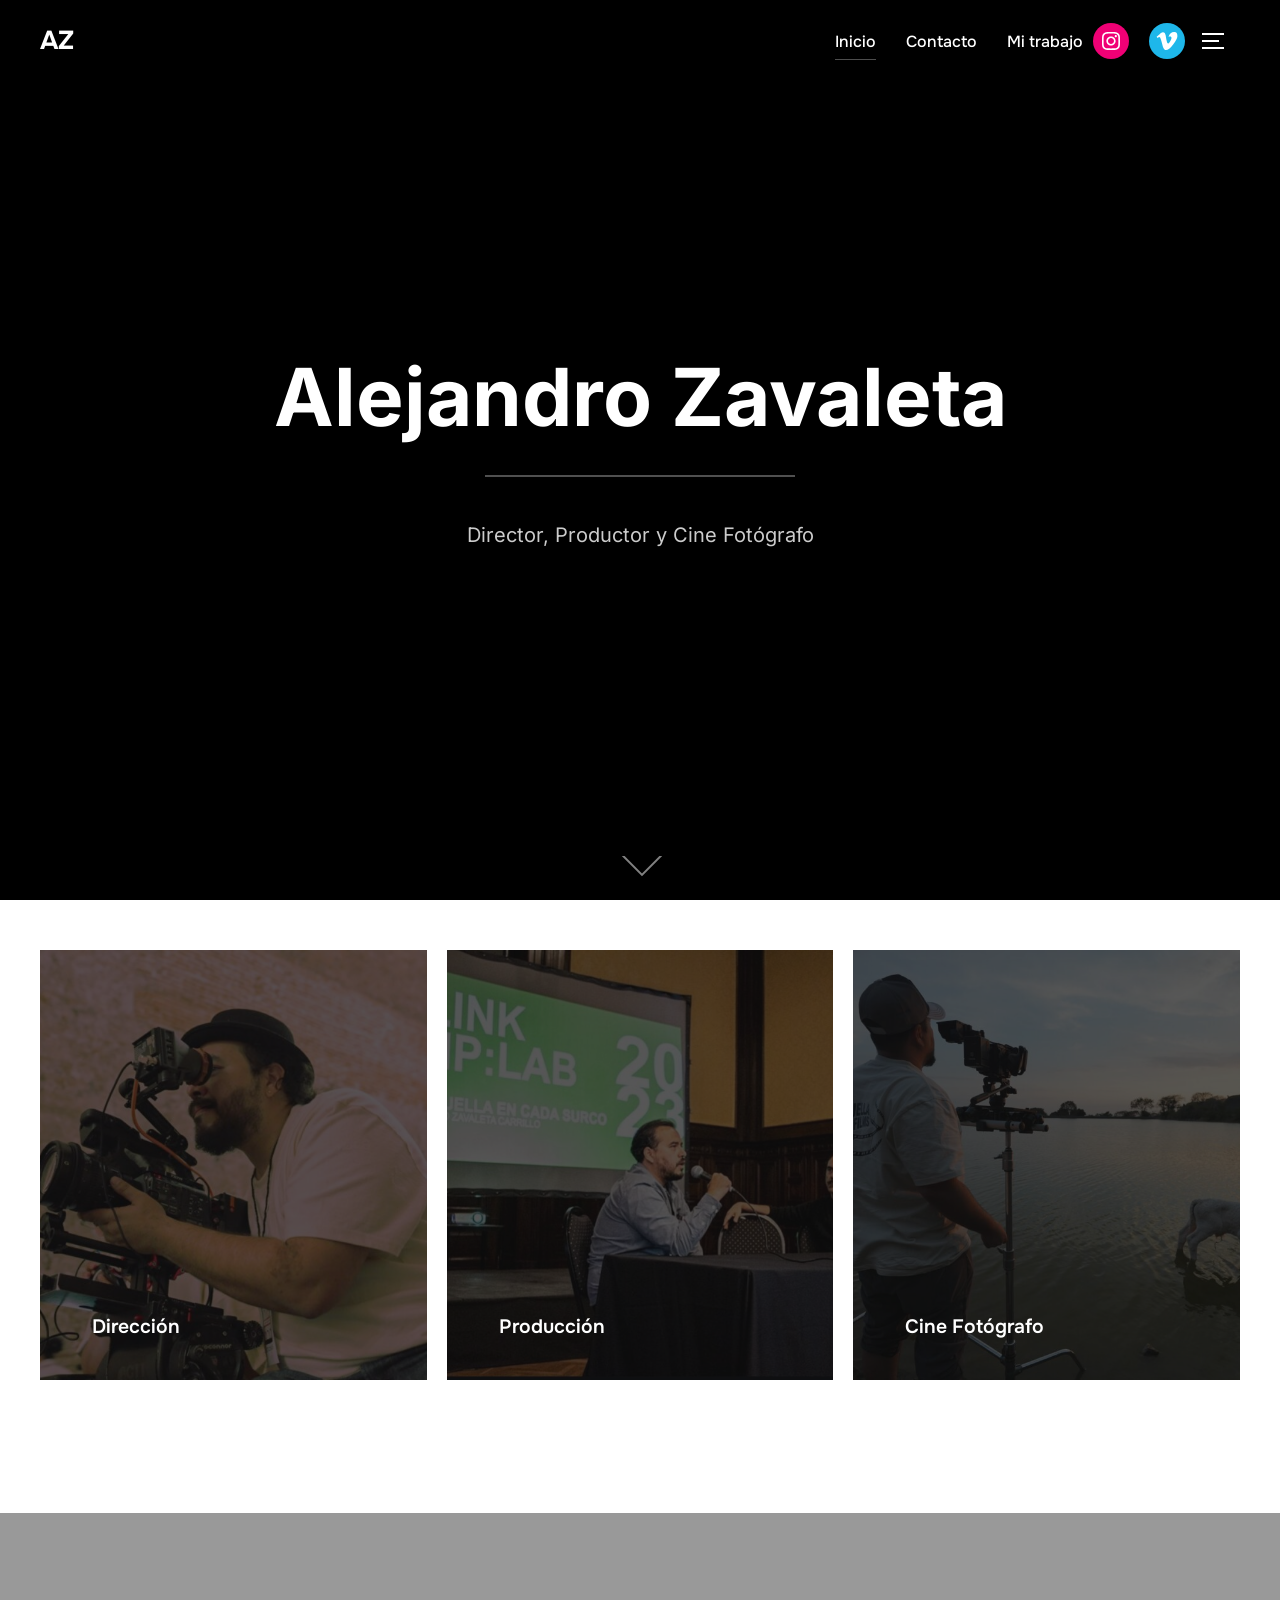
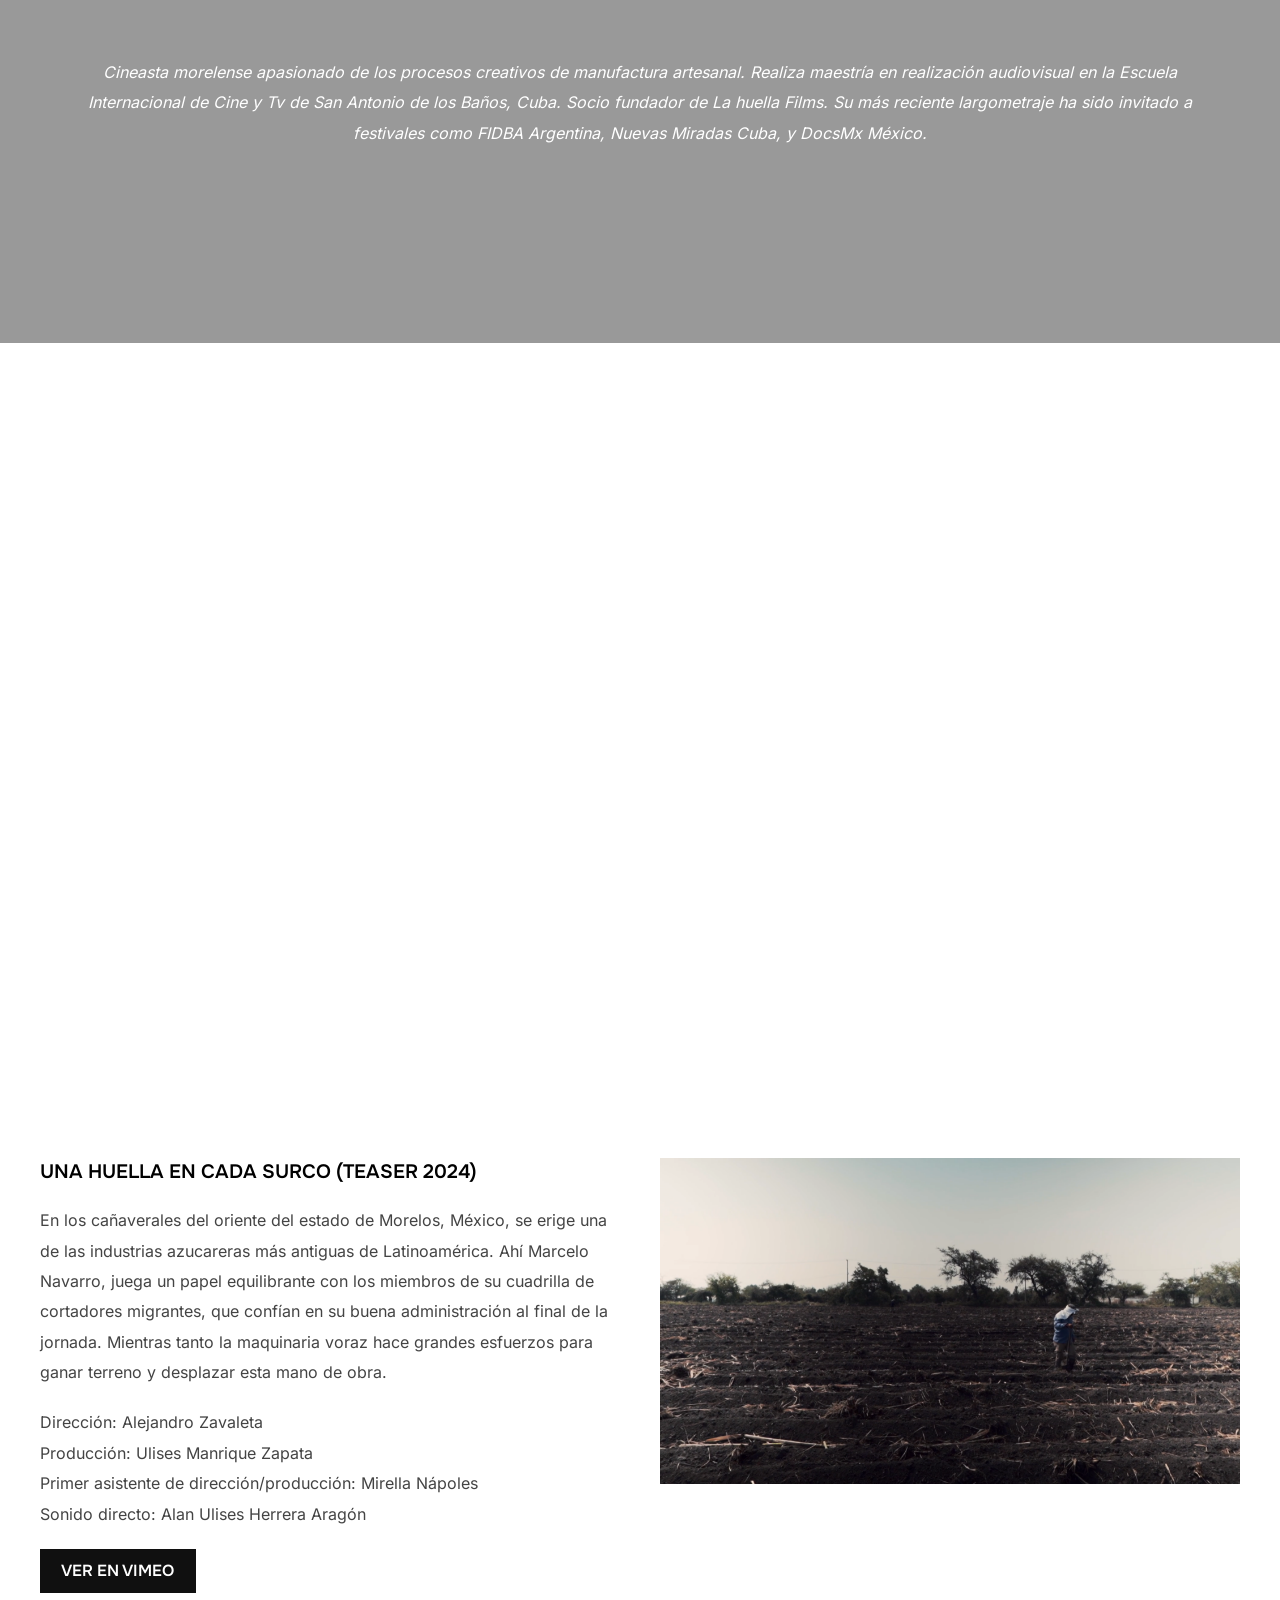
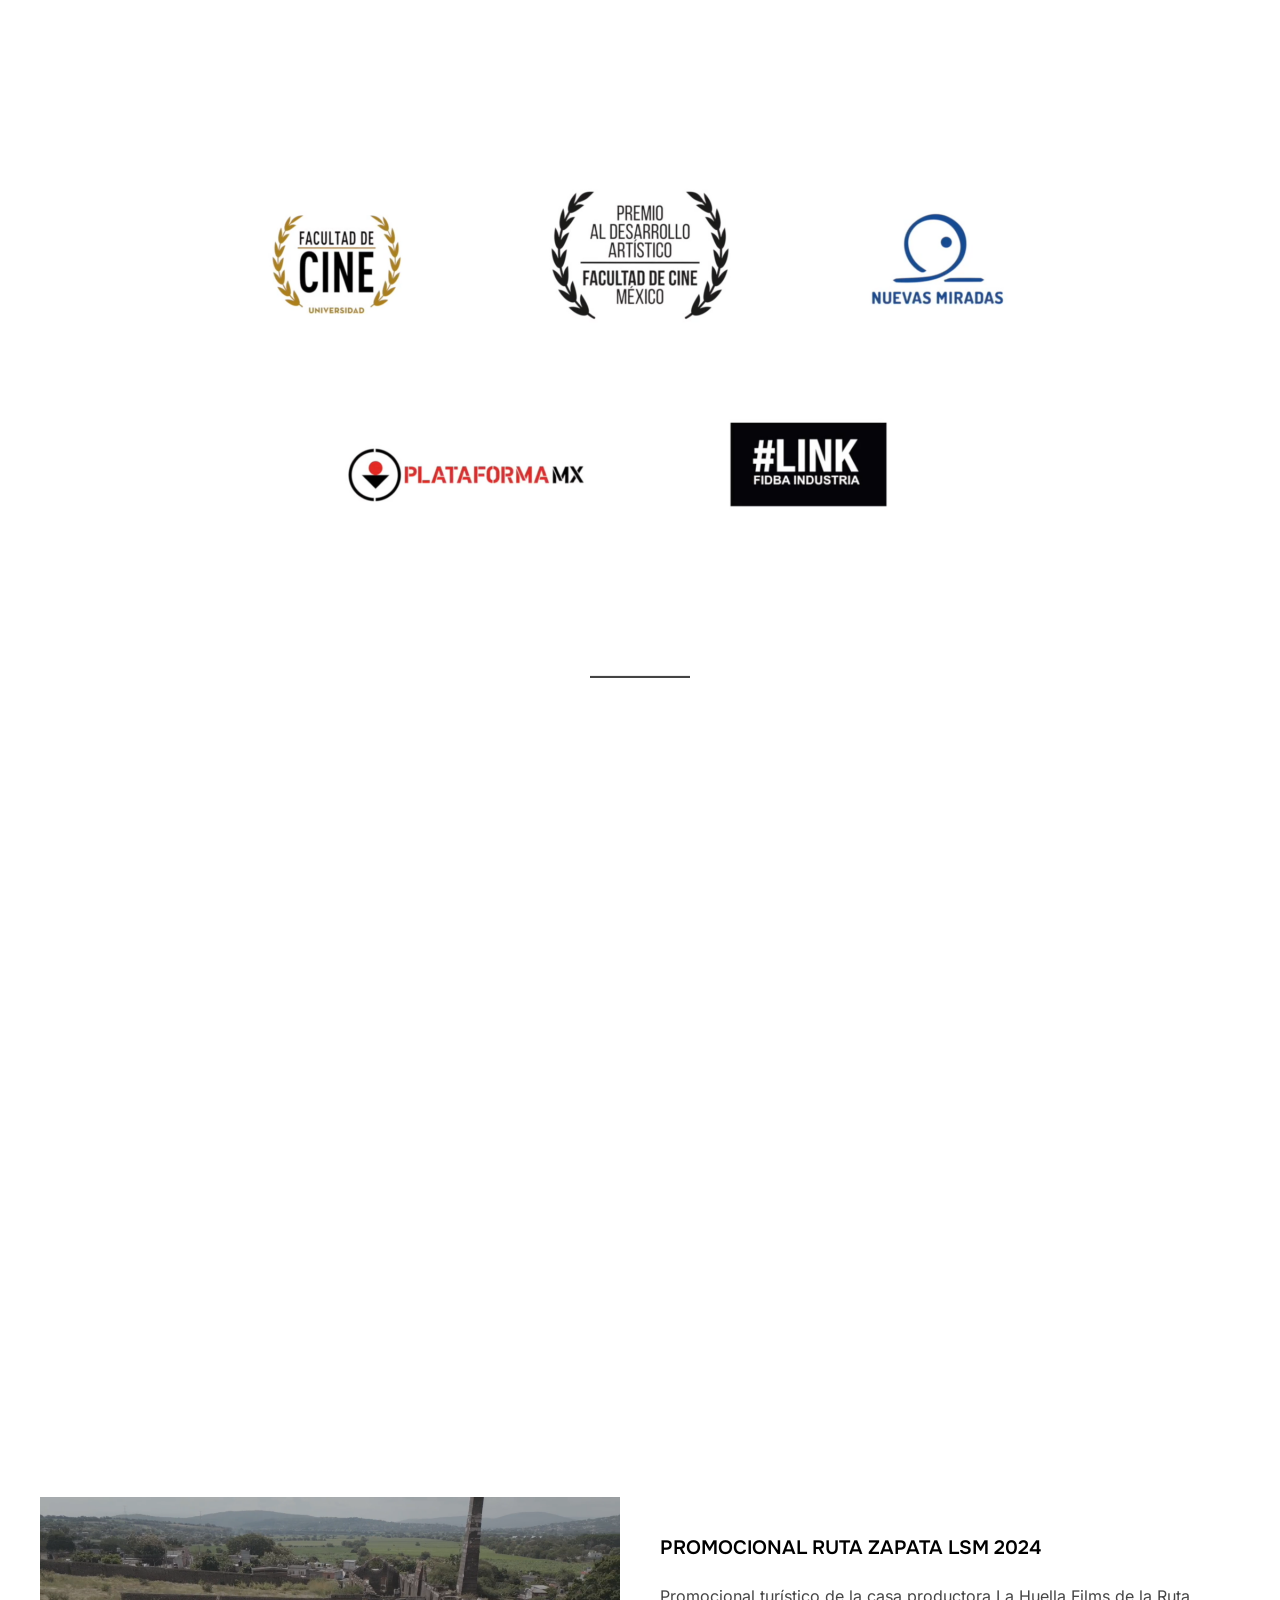
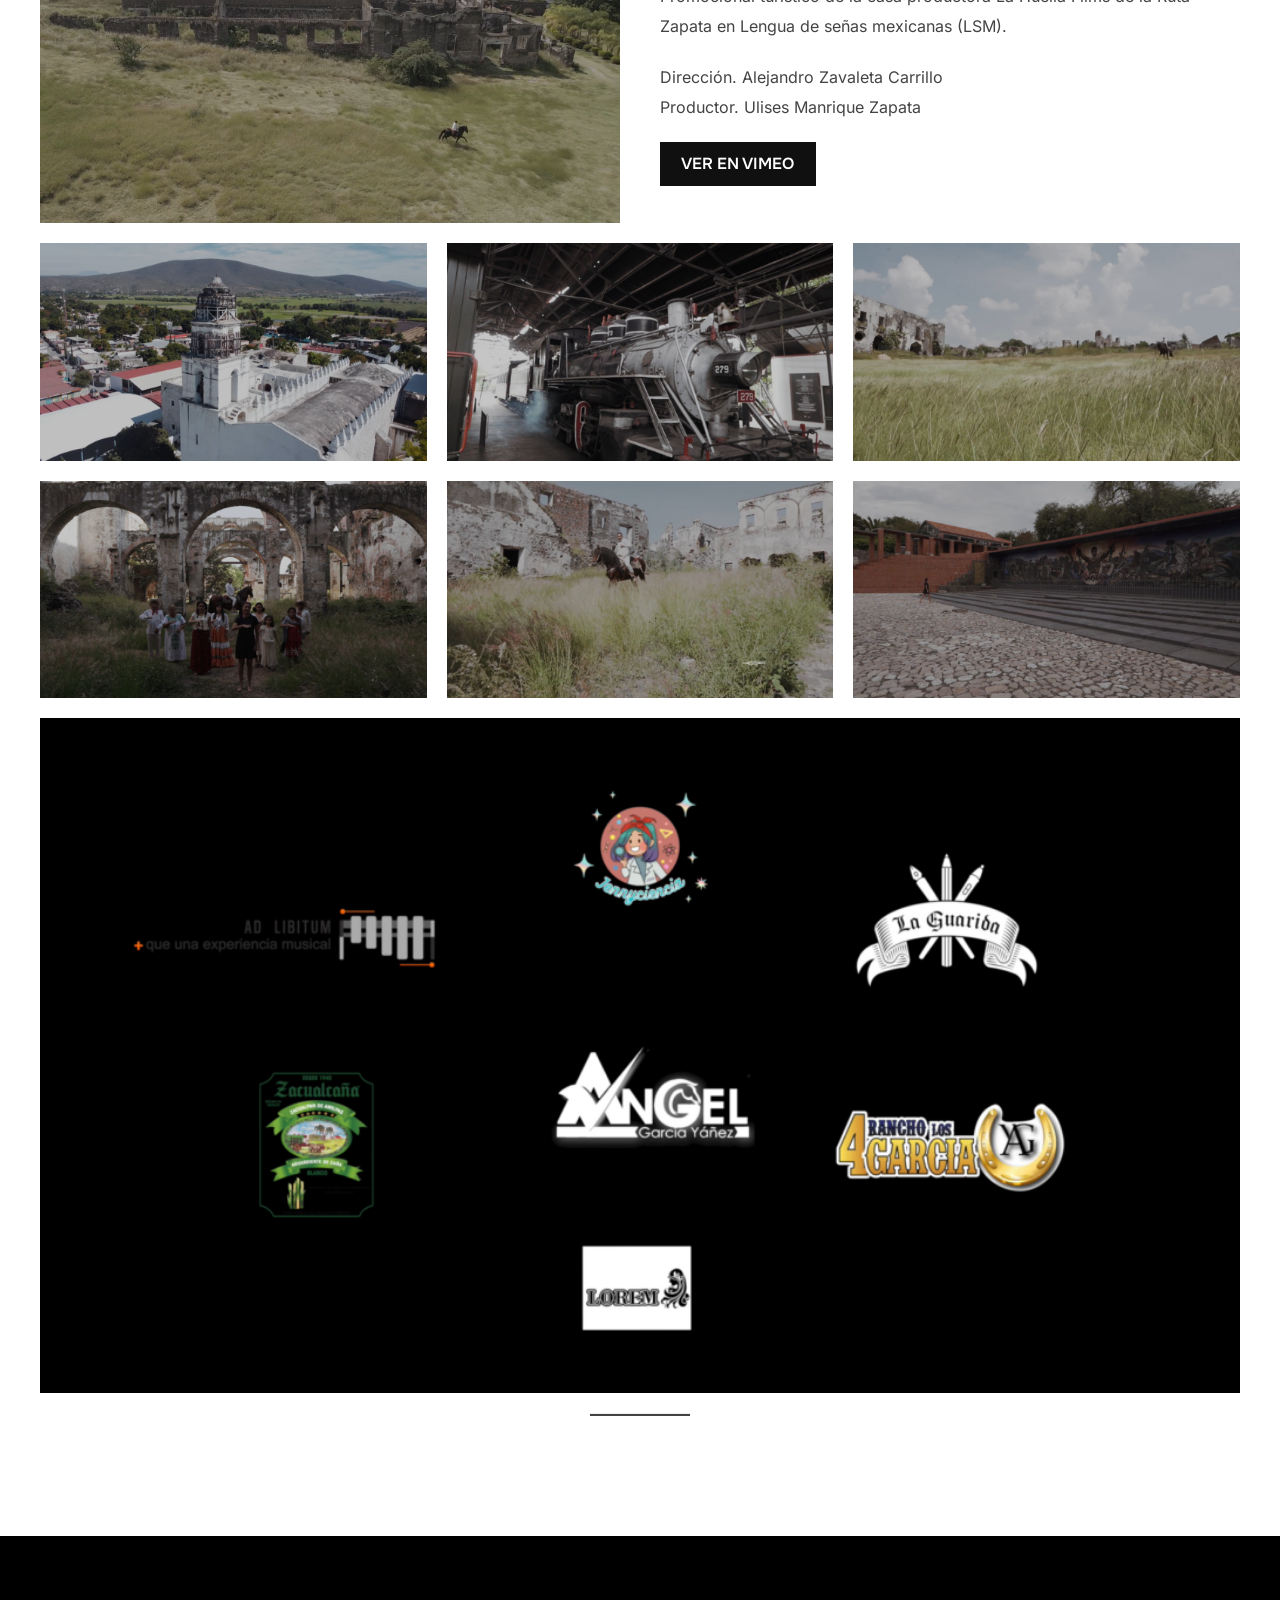
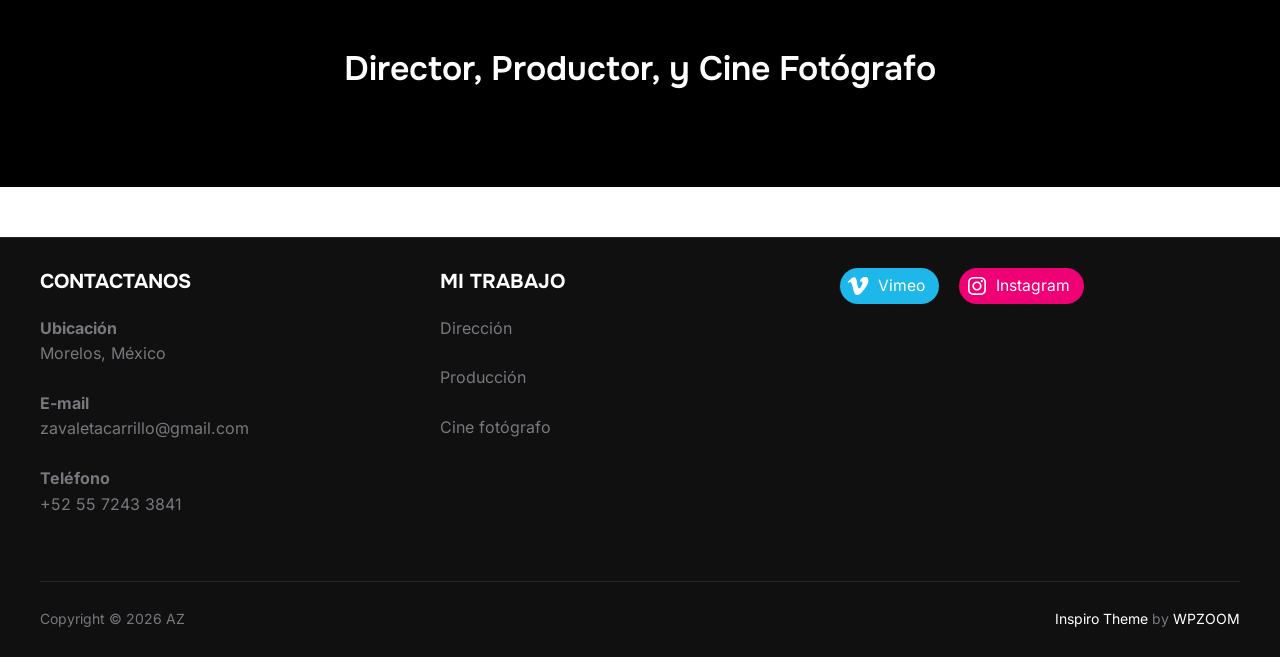
==== commit 85e974a4: "init 3" ====
--- a/index.html
+++ b/index.html
@@ -6,10 +6,10 @@
 	<script>(function(html){html.className = html.className.replace(/\bno-js\b/,'js')})(document.documentElement);</script>
 <title>AZ</title>
 <meta name="robots" content="max-image-preview:large">
-<link rel="alternate" type="application/rss+xml" title="AZ » Feed" href="/feed/">
-<link rel="alternate" type="application/rss+xml" title="AZ » Comments Feed" href="/comments/feed/">
-<link rel="alternate" title="oEmbed (JSON)" type="application/json+oembed" href="/wp-json/oembed/1.0/embed?url=%2F">
-<link rel="alternate" title="oEmbed (XML)" type="text/xml+oembed" href="/wp-json/oembed/1.0/embed?url=%2F&amp;format=xml">
+<link rel="alternate" type="application/rss+xml" title="AZ » Feed" href="https://jbrunocas-design.github.io/alejandro-zavaleta/feed/">
+<link rel="alternate" type="application/rss+xml" title="AZ » Comments Feed" href="https://jbrunocas-design.github.io/alejandro-zavaleta/comments/feed/">
+<link rel="alternate" title="oEmbed (JSON)" type="application/json+oembed" href="https://jbrunocas-design.github.io/alejandro-zavaleta/wp-json/oembed/1.0/embed?url=https%3A%2F%2Fjbrunocas-design.github.io%2Falejandro-zavaleta%2F">
+<link rel="alternate" title="oEmbed (XML)" type="text/xml+oembed" href="https://jbrunocas-design.github.io/alejandro-zavaleta/wp-json/oembed/1.0/embed?url=https%3A%2F%2Fjbrunocas-design.github.io%2Falejandro-zavaleta%2F&amp;format=xml">
 <style id="wp-img-auto-sizes-contain-inline-css">
 img:is([sizes=auto i],[sizes^="auto," i]){contain-intrinsic-size:3000px 1500px}
 /*# sourceURL=wp-img-auto-sizes-contain-inline-css */
@@ -36,69 +36,69 @@
 </style>
 <style id="wp-block-button-inline-css">
 .wp-block-button__link{align-content:center;box-sizing:border-box;cursor:pointer;display:inline-block;height:100%;text-align:center;word-break:break-word}.wp-block-button__link.aligncenter{text-align:center}.wp-block-button__link.alignright{text-align:right}:where(.wp-block-button__link){border-radius:9999px;box-shadow:none;padding:calc(.667em + 2px) calc(1.333em + 2px);text-decoration:none}.wp-block-button[style*=text-decoration] .wp-block-button__link{text-decoration:inherit}.wp-block-buttons>.wp-block-button.has-custom-width{max-width:none}.wp-block-buttons>.wp-block-button.has-custom-width .wp-block-button__link{width:100%}.wp-block-buttons>.wp-block-button.has-custom-font-size .wp-block-button__link{font-size:inherit}.wp-block-buttons>.wp-block-button.wp-block-button__width-25{width:calc(25% - var(--wp--style--block-gap, .5em)*.75)}.wp-block-buttons>.wp-block-button.wp-block-button__width-50{width:calc(50% - var(--wp--style--block-gap, .5em)*.5)}.wp-block-buttons>.wp-block-button.wp-block-button__width-75{width:calc(75% - var(--wp--style--block-gap, .5em)*.25)}.wp-block-buttons>.wp-block-button.wp-block-button__width-100{flex-basis:100%;width:100%}.wp-block-buttons.is-vertical>.wp-block-button.wp-block-button__width-25{width:25%}.wp-block-buttons.is-vertical>.wp-block-button.wp-block-button__width-50{width:50%}.wp-block-buttons.is-vertical>.wp-block-button.wp-block-button__width-75{width:75%}.wp-block-button.is-style-squared,.wp-block-button__link.wp-block-button.is-style-squared{border-radius:0}.wp-block-button.no-border-radius,.wp-block-button__link.no-border-radius{border-radius:0!important}:root :where(.wp-block-button .wp-block-button__link.is-style-outline),:root :where(.wp-block-button.is-style-outline>.wp-block-button__link){border:2px solid;padding:.667em 1.333em}:root :where(.wp-block-button .wp-block-button__link.is-style-outline:not(.has-text-color)),:root :where(.wp-block-button.is-style-outline>.wp-block-button__link:not(.has-text-color)){color:currentColor}:root :where(.wp-block-button .wp-block-button__link.is-style-outline:not(.has-background)),:root :where(.wp-block-button.is-style-outline>.wp-block-button__link:not(.has-background)){background-color:initial;background-image:none}
-/*# sourceURL=/wp-includes/blocks/button/style.min.css */
-</style>
-<link rel="stylesheet" id="wp-block-cover-css" href="/wp-includes/blocks/cover/style.min.css?ver=6.9.4" media="all">
-<link rel="stylesheet" id="wp-block-gallery-css" href="/wp-includes/blocks/gallery/style.min.css?ver=6.9.4" media="all">
+/*# sourceURL=https://jbrunocas-design.github.io/alejandro-zavaleta/wp-includes/blocks/button/style.min.css */
+</style>
+<link rel="stylesheet" id="wp-block-cover-css" href="https://jbrunocas-design.github.io/alejandro-zavaleta/wp-includes/blocks/cover/style.min.css?ver=6.9.4" media="all">
+<link rel="stylesheet" id="wp-block-gallery-css" href="https://jbrunocas-design.github.io/alejandro-zavaleta/wp-includes/blocks/gallery/style.min.css?ver=6.9.4" media="all">
 <style id="wp-block-gallery-theme-inline-css">
 .blocks-gallery-caption{color:#555;font-size:13px;text-align:center}.is-dark-theme .blocks-gallery-caption{color:#ffffffa6}
-/*# sourceURL=/wp-includes/blocks/gallery/theme.min.css */
+/*# sourceURL=https://jbrunocas-design.github.io/alejandro-zavaleta/wp-includes/blocks/gallery/theme.min.css */
 </style>
 <style id="wp-block-heading-inline-css">
 h1:where(.wp-block-heading).has-background,h2:where(.wp-block-heading).has-background,h3:where(.wp-block-heading).has-background,h4:where(.wp-block-heading).has-background,h5:where(.wp-block-heading).has-background,h6:where(.wp-block-heading).has-background{padding:1.25em 2.375em}h1.has-text-align-left[style*=writing-mode]:where([style*=vertical-lr]),h1.has-text-align-right[style*=writing-mode]:where([style*=vertical-rl]),h2.has-text-align-left[style*=writing-mode]:where([style*=vertical-lr]),h2.has-text-align-right[style*=writing-mode]:where([style*=vertical-rl]),h3.has-text-align-left[style*=writing-mode]:where([style*=vertical-lr]),h3.has-text-align-right[style*=writing-mode]:where([style*=vertical-rl]),h4.has-text-align-left[style*=writing-mode]:where([style*=vertical-lr]),h4.has-text-align-right[style*=writing-mode]:where([style*=vertical-rl]),h5.has-text-align-left[style*=writing-mode]:where([style*=vertical-lr]),h5.has-text-align-right[style*=writing-mode]:where([style*=vertical-rl]),h6.has-text-align-left[style*=writing-mode]:where([style*=vertical-lr]),h6.has-text-align-right[style*=writing-mode]:where([style*=vertical-rl]){rotate:180deg}
-/*# sourceURL=/wp-includes/blocks/heading/style.min.css */
+/*# sourceURL=https://jbrunocas-design.github.io/alejandro-zavaleta/wp-includes/blocks/heading/style.min.css */
 </style>
 <style id="wp-block-image-inline-css">
 .wp-block-image>a,.wp-block-image>figure>a{display:inline-block}.wp-block-image img{box-sizing:border-box;height:auto;max-width:100%;vertical-align:bottom}@media not (prefers-reduced-motion){.wp-block-image img.hide{visibility:hidden}.wp-block-image img.show{animation:show-content-image .4s}}.wp-block-image[style*=border-radius] img,.wp-block-image[style*=border-radius]>a{border-radius:inherit}.wp-block-image.has-custom-border img{box-sizing:border-box}.wp-block-image.aligncenter{text-align:center}.wp-block-image.alignfull>a,.wp-block-image.alignwide>a{width:100%}.wp-block-image.alignfull img,.wp-block-image.alignwide img{height:auto;width:100%}.wp-block-image .aligncenter,.wp-block-image .alignleft,.wp-block-image .alignright,.wp-block-image.aligncenter,.wp-block-image.alignleft,.wp-block-image.alignright{display:table}.wp-block-image .aligncenter>figcaption,.wp-block-image .alignleft>figcaption,.wp-block-image .alignright>figcaption,.wp-block-image.aligncenter>figcaption,.wp-block-image.alignleft>figcaption,.wp-block-image.alignright>figcaption{caption-side:bottom;display:table-caption}.wp-block-image .alignleft{float:left;margin:.5em 1em .5em 0}.wp-block-image .alignright{float:right;margin:.5em 0 .5em 1em}.wp-block-image .aligncenter{margin-left:auto;margin-right:auto}.wp-block-image :where(figcaption){margin-bottom:1em;margin-top:.5em}.wp-block-image.is-style-circle-mask img{border-radius:9999px}@supports ((-webkit-mask-image:none) or (mask-image:none)) or (-webkit-mask-image:none){.wp-block-image.is-style-circle-mask img{border-radius:0;-webkit-mask-image:url('data:image/svg+xml;utf8,<svg viewBox="0 0 100 100" xmlns="http://www.w3.org/2000/svg"><circle cx="50" cy="50" r="50"/></svg>');mask-image:url('data:image/svg+xml;utf8,<svg viewBox="0 0 100 100" xmlns="http://www.w3.org/2000/svg"><circle cx="50" cy="50" r="50"/></svg>');mask-mode:alpha;-webkit-mask-position:center;mask-position:center;-webkit-mask-repeat:no-repeat;mask-repeat:no-repeat;-webkit-mask-size:contain;mask-size:contain}}:root :where(.wp-block-image.is-style-rounded img,.wp-block-image .is-style-rounded img){border-radius:9999px}.wp-block-image figure{margin:0}.wp-lightbox-container{display:flex;flex-direction:column;position:relative}.wp-lightbox-container img{cursor:zoom-in}.wp-lightbox-container img:hover+button{opacity:1}.wp-lightbox-container button{align-items:center;backdrop-filter:blur(16px) saturate(180%);background-color:#5a5a5a40;border:none;border-radius:4px;cursor:zoom-in;display:flex;height:20px;justify-content:center;opacity:0;padding:0;position:absolute;right:16px;text-align:center;top:16px;width:20px;z-index:100}@media not (prefers-reduced-motion){.wp-lightbox-container button{transition:opacity .2s ease}}.wp-lightbox-container button:focus-visible{outline:3px auto #5a5a5a40;outline:3px auto -webkit-focus-ring-color;outline-offset:3px}.wp-lightbox-container button:hover{cursor:pointer;opacity:1}.wp-lightbox-container button:focus{opacity:1}.wp-lightbox-container button:focus,.wp-lightbox-container button:hover,.wp-lightbox-container button:not(:hover):not(:active):not(.has-background){background-color:#5a5a5a40;border:none}.wp-lightbox-overlay{box-sizing:border-box;cursor:zoom-out;height:100vh;left:0;overflow:hidden;position:fixed;top:0;visibility:hidden;width:100%;z-index:100000}.wp-lightbox-overlay .close-button{align-items:center;cursor:pointer;display:flex;justify-content:center;min-height:40px;min-width:40px;padding:0;position:absolute;right:calc(env(safe-area-inset-right) + 16px);top:calc(env(safe-area-inset-top) + 16px);z-index:5000000}.wp-lightbox-overlay .close-button:focus,.wp-lightbox-overlay .close-button:hover,.wp-lightbox-overlay .close-button:not(:hover):not(:active):not(.has-background){background:none;border:none}.wp-lightbox-overlay .lightbox-image-container{height:var(--wp--lightbox-container-height);left:50%;overflow:hidden;position:absolute;top:50%;transform:translate(-50%,-50%);transform-origin:top left;width:var(--wp--lightbox-container-width);z-index:9999999999}.wp-lightbox-overlay .wp-block-image{align-items:center;box-sizing:border-box;display:flex;height:100%;justify-content:center;margin:0;position:relative;transform-origin:0 0;width:100%;z-index:3000000}.wp-lightbox-overlay .wp-block-image img{height:var(--wp--lightbox-image-height);min-height:var(--wp--lightbox-image-height);min-width:var(--wp--lightbox-image-width);width:var(--wp--lightbox-image-width)}.wp-lightbox-overlay .wp-block-image figcaption{display:none}.wp-lightbox-overlay button{background:none;border:none}.wp-lightbox-overlay .scrim{background-color:#fff;height:100%;opacity:.9;position:absolute;width:100%;z-index:2000000}.wp-lightbox-overlay.active{visibility:visible}@media not (prefers-reduced-motion){.wp-lightbox-overlay.active{animation:turn-on-visibility .25s both}.wp-lightbox-overlay.active img{animation:turn-on-visibility .35s both}.wp-lightbox-overlay.show-closing-animation:not(.active){animation:turn-off-visibility .35s both}.wp-lightbox-overlay.show-closing-animation:not(.active) img{animation:turn-off-visibility .25s both}.wp-lightbox-overlay.zoom.active{animation:none;opacity:1;visibility:visible}.wp-lightbox-overlay.zoom.active .lightbox-image-container{animation:lightbox-zoom-in .4s}.wp-lightbox-overlay.zoom.active .lightbox-image-container img{animation:none}.wp-lightbox-overlay.zoom.active .scrim{animation:turn-on-visibility .4s forwards}.wp-lightbox-overlay.zoom.show-closing-animation:not(.active){animation:none}.wp-lightbox-overlay.zoom.show-closing-animation:not(.active) .lightbox-image-container{animation:lightbox-zoom-out .4s}.wp-lightbox-overlay.zoom.show-closing-animation:not(.active) .lightbox-image-container img{animation:none}.wp-lightbox-overlay.zoom.show-closing-animation:not(.active) .scrim{animation:turn-off-visibility .4s forwards}}@keyframes show-content-image{0%{visibility:hidden}99%{visibility:hidden}to{visibility:visible}}@keyframes turn-on-visibility{0%{opacity:0}to{opacity:1}}@keyframes turn-off-visibility{0%{opacity:1;visibility:visible}99%{opacity:0;visibility:visible}to{opacity:0;visibility:hidden}}@keyframes lightbox-zoom-in{0%{transform:translate(calc((-100vw + var(--wp--lightbox-scrollbar-width))/2 + var(--wp--lightbox-initial-left-position)),calc(-50vh + var(--wp--lightbox-initial-top-position))) scale(var(--wp--lightbox-scale))}to{transform:translate(-50%,-50%) scale(1)}}@keyframes lightbox-zoom-out{0%{transform:translate(-50%,-50%) scale(1);visibility:visible}99%{visibility:visible}to{transform:translate(calc((-100vw + var(--wp--lightbox-scrollbar-width))/2 + var(--wp--lightbox-initial-left-position)),calc(-50vh + var(--wp--lightbox-initial-top-position))) scale(var(--wp--lightbox-scale));visibility:hidden}}
-/*# sourceURL=/wp-includes/blocks/image/style.min.css */
+/*# sourceURL=https://jbrunocas-design.github.io/alejandro-zavaleta/wp-includes/blocks/image/style.min.css */
 </style>
 <style id="wp-block-image-theme-inline-css">
 :root :where(.wp-block-image figcaption){color:#555;font-size:13px;text-align:center}.is-dark-theme :root :where(.wp-block-image figcaption){color:#ffffffa6}.wp-block-image{margin:0 0 1em}
-/*# sourceURL=/wp-includes/blocks/image/theme.min.css */
+/*# sourceURL=https://jbrunocas-design.github.io/alejandro-zavaleta/wp-includes/blocks/image/theme.min.css */
 </style>
 <style id="wp-block-buttons-inline-css">
 .wp-block-buttons{box-sizing:border-box}.wp-block-buttons.is-vertical{flex-direction:column}.wp-block-buttons.is-vertical>.wp-block-button:last-child{margin-bottom:0}.wp-block-buttons>.wp-block-button{display:inline-block;margin:0}.wp-block-buttons.is-content-justification-left{justify-content:flex-start}.wp-block-buttons.is-content-justification-left.is-vertical{align-items:flex-start}.wp-block-buttons.is-content-justification-center{justify-content:center}.wp-block-buttons.is-content-justification-center.is-vertical{align-items:center}.wp-block-buttons.is-content-justification-right{justify-content:flex-end}.wp-block-buttons.is-content-justification-right.is-vertical{align-items:flex-end}.wp-block-buttons.is-content-justification-space-between{justify-content:space-between}.wp-block-buttons.aligncenter{text-align:center}.wp-block-buttons:not(.is-content-justification-space-between,.is-content-justification-right,.is-content-justification-left,.is-content-justification-center) .wp-block-button.aligncenter{margin-left:auto;margin-right:auto;width:100%}.wp-block-buttons[style*=text-decoration] .wp-block-button,.wp-block-buttons[style*=text-decoration] .wp-block-button__link{text-decoration:inherit}.wp-block-buttons.has-custom-font-size .wp-block-button__link{font-size:inherit}.wp-block-buttons .wp-block-button__link{width:100%}.wp-block-button.aligncenter{text-align:center}
-/*# sourceURL=/wp-includes/blocks/buttons/style.min.css */
+/*# sourceURL=https://jbrunocas-design.github.io/alejandro-zavaleta/wp-includes/blocks/buttons/style.min.css */
 </style>
 <style id="wp-block-columns-inline-css">
 .wp-block-columns{box-sizing:border-box;display:flex;flex-wrap:wrap!important}@media (min-width:782px){.wp-block-columns{flex-wrap:nowrap!important}}.wp-block-columns{align-items:normal!important}.wp-block-columns.are-vertically-aligned-top{align-items:flex-start}.wp-block-columns.are-vertically-aligned-center{align-items:center}.wp-block-columns.are-vertically-aligned-bottom{align-items:flex-end}@media (max-width:781px){.wp-block-columns:not(.is-not-stacked-on-mobile)>.wp-block-column{flex-basis:100%!important}}@media (min-width:782px){.wp-block-columns:not(.is-not-stacked-on-mobile)>.wp-block-column{flex-basis:0;flex-grow:1}.wp-block-columns:not(.is-not-stacked-on-mobile)>.wp-block-column[style*=flex-basis]{flex-grow:0}}.wp-block-columns.is-not-stacked-on-mobile{flex-wrap:nowrap!important}.wp-block-columns.is-not-stacked-on-mobile>.wp-block-column{flex-basis:0;flex-grow:1}.wp-block-columns.is-not-stacked-on-mobile>.wp-block-column[style*=flex-basis]{flex-grow:0}:where(.wp-block-columns){margin-bottom:1.75em}:where(.wp-block-columns.has-background){padding:1.25em 2.375em}.wp-block-column{flex-grow:1;min-width:0;overflow-wrap:break-word;word-break:break-word}.wp-block-column.is-vertically-aligned-top{align-self:flex-start}.wp-block-column.is-vertically-aligned-center{align-self:center}.wp-block-column.is-vertically-aligned-bottom{align-self:flex-end}.wp-block-column.is-vertically-aligned-stretch{align-self:stretch}.wp-block-column.is-vertically-aligned-bottom,.wp-block-column.is-vertically-aligned-center,.wp-block-column.is-vertically-aligned-top{width:100%}
-/*# sourceURL=/wp-includes/blocks/columns/style.min.css */
+/*# sourceURL=https://jbrunocas-design.github.io/alejandro-zavaleta/wp-includes/blocks/columns/style.min.css */
 </style>
 <style id="wp-block-embed-inline-css">
 .wp-block-embed.alignleft,.wp-block-embed.alignright,.wp-block[data-align=left]>[data-type="core/embed"],.wp-block[data-align=right]>[data-type="core/embed"]{max-width:360px;width:100%}.wp-block-embed.alignleft .wp-block-embed__wrapper,.wp-block-embed.alignright .wp-block-embed__wrapper,.wp-block[data-align=left]>[data-type="core/embed"] .wp-block-embed__wrapper,.wp-block[data-align=right]>[data-type="core/embed"] .wp-block-embed__wrapper{min-width:280px}.wp-block-cover .wp-block-embed{min-height:240px;min-width:320px}.wp-block-embed{overflow-wrap:break-word}.wp-block-embed :where(figcaption){margin-bottom:1em;margin-top:.5em}.wp-block-embed iframe{max-width:100%}.wp-block-embed__wrapper{position:relative}.wp-embed-responsive .wp-has-aspect-ratio .wp-block-embed__wrapper:before{content:"";display:block;padding-top:50%}.wp-embed-responsive .wp-has-aspect-ratio iframe{bottom:0;height:100%;left:0;position:absolute;right:0;top:0;width:100%}.wp-embed-responsive .wp-embed-aspect-21-9 .wp-block-embed__wrapper:before{padding-top:42.85%}.wp-embed-responsive .wp-embed-aspect-18-9 .wp-block-embed__wrapper:before{padding-top:50%}.wp-embed-responsive .wp-embed-aspect-16-9 .wp-block-embed__wrapper:before{padding-top:56.25%}.wp-embed-responsive .wp-embed-aspect-4-3 .wp-block-embed__wrapper:before{padding-top:75%}.wp-embed-responsive .wp-embed-aspect-1-1 .wp-block-embed__wrapper:before{padding-top:100%}.wp-embed-responsive .wp-embed-aspect-9-16 .wp-block-embed__wrapper:before{padding-top:177.77%}.wp-embed-responsive .wp-embed-aspect-1-2 .wp-block-embed__wrapper:before{padding-top:200%}
-/*# sourceURL=/wp-includes/blocks/embed/style.min.css */
+/*# sourceURL=https://jbrunocas-design.github.io/alejandro-zavaleta/wp-includes/blocks/embed/style.min.css */
 </style>
 <style id="wp-block-embed-theme-inline-css">
 .wp-block-embed :where(figcaption){color:#555;font-size:13px;text-align:center}.is-dark-theme .wp-block-embed :where(figcaption){color:#ffffffa6}.wp-block-embed{margin:0 0 1em}
-/*# sourceURL=/wp-includes/blocks/embed/theme.min.css */
+/*# sourceURL=https://jbrunocas-design.github.io/alejandro-zavaleta/wp-includes/blocks/embed/theme.min.css */
 </style>
 <style id="wp-block-group-inline-css">
 .wp-block-group{box-sizing:border-box}:where(.wp-block-group.wp-block-group-is-layout-constrained){position:relative}
-/*# sourceURL=/wp-includes/blocks/group/style.min.css */
+/*# sourceURL=https://jbrunocas-design.github.io/alejandro-zavaleta/wp-includes/blocks/group/style.min.css */
 </style>
 <style id="wp-block-group-theme-inline-css">
 :where(.wp-block-group.has-background){padding:1.25em 2.375em}
-/*# sourceURL=/wp-includes/blocks/group/theme.min.css */
+/*# sourceURL=https://jbrunocas-design.github.io/alejandro-zavaleta/wp-includes/blocks/group/theme.min.css */
 </style>
 <style id="wp-block-paragraph-inline-css">
 .is-small-text{font-size:.875em}.is-regular-text{font-size:1em}.is-large-text{font-size:2.25em}.is-larger-text{font-size:3em}.has-drop-cap:not(:focus):first-letter{float:left;font-size:8.4em;font-style:normal;font-weight:100;line-height:.68;margin:.05em .1em 0 0;text-transform:uppercase}body.rtl .has-drop-cap:not(:focus):first-letter{float:none;margin-left:.1em}p.has-drop-cap.has-background{overflow:hidden}:root :where(p.has-background){padding:1.25em 2.375em}:where(p.has-text-color:not(.has-link-color)) a{color:inherit}p.has-text-align-left[style*="writing-mode:vertical-lr"],p.has-text-align-right[style*="writing-mode:vertical-rl"]{rotate:180deg}
-/*# sourceURL=/wp-includes/blocks/paragraph/style.min.css */
+/*# sourceURL=https://jbrunocas-design.github.io/alejandro-zavaleta/wp-includes/blocks/paragraph/style.min.css */
 </style>
 <style id="wp-block-separator-inline-css">
 @charset "UTF-8";.wp-block-separator{border:none;border-top:2px solid}:root :where(.wp-block-separator.is-style-dots){height:auto;line-height:1;text-align:center}:root :where(.wp-block-separator.is-style-dots):before{color:currentColor;content:"···";font-family:serif;font-size:1.5em;letter-spacing:2em;padding-left:2em}.wp-block-separator.is-style-dots{background:none!important;border:none!important}
-/*# sourceURL=/wp-includes/blocks/separator/style.min.css */
+/*# sourceURL=https://jbrunocas-design.github.io/alejandro-zavaleta/wp-includes/blocks/separator/style.min.css */
 </style>
 <style id="wp-block-separator-theme-inline-css">
 .wp-block-separator.has-css-opacity{opacity:.4}.wp-block-separator{border:none;border-bottom:2px solid;margin-left:auto;margin-right:auto}.wp-block-separator.has-alpha-channel-opacity{opacity:1}.wp-block-separator:not(.is-style-wide):not(.is-style-dots){width:100px}.wp-block-separator.has-background:not(.is-style-dots){border-bottom:none;height:1px}.wp-block-separator.has-background:not(.is-style-wide):not(.is-style-dots){height:2px}
-/*# sourceURL=/wp-includes/blocks/separator/theme.min.css */
+/*# sourceURL=https://jbrunocas-design.github.io/alejandro-zavaleta/wp-includes/blocks/separator/theme.min.css */
 </style>
 <style id="wp-block-social-links-inline-css">
 .wp-block-social-links{background:none;box-sizing:border-box;margin-left:0;padding-left:0;padding-right:0;text-indent:0}.wp-block-social-links .wp-social-link a,.wp-block-social-links .wp-social-link a:hover{border-bottom:0;box-shadow:none;text-decoration:none}.wp-block-social-links .wp-social-link svg{height:1em;width:1em}.wp-block-social-links .wp-social-link span:not(.screen-reader-text){font-size:.65em;margin-left:.5em;margin-right:.5em}.wp-block-social-links.has-small-icon-size{font-size:16px}.wp-block-social-links,.wp-block-social-links.has-normal-icon-size{font-size:24px}.wp-block-social-links.has-large-icon-size{font-size:36px}.wp-block-social-links.has-huge-icon-size{font-size:48px}.wp-block-social-links.aligncenter{display:flex;justify-content:center}.wp-block-social-links.alignright{justify-content:flex-end}.wp-block-social-link{border-radius:9999px;display:block}@media not (prefers-reduced-motion){.wp-block-social-link{transition:transform .1s ease}}.wp-block-social-link{height:auto}.wp-block-social-link a{align-items:center;display:flex;line-height:0}.wp-block-social-link:hover{transform:scale(1.1)}.wp-block-social-links .wp-block-social-link.wp-social-link{display:inline-block;margin:0;padding:0}.wp-block-social-links .wp-block-social-link.wp-social-link .wp-block-social-link-anchor,.wp-block-social-links .wp-block-social-link.wp-social-link .wp-block-social-link-anchor svg,.wp-block-social-links .wp-block-social-link.wp-social-link .wp-block-social-link-anchor:active,.wp-block-social-links .wp-block-social-link.wp-social-link .wp-block-social-link-anchor:hover,.wp-block-social-links .wp-block-social-link.wp-social-link .wp-block-social-link-anchor:visited{color:currentColor;fill:currentColor}:where(.wp-block-social-links:not(.is-style-logos-only)) .wp-social-link{background-color:#f0f0f0;color:#444}:where(.wp-block-social-links:not(.is-style-logos-only)) .wp-social-link-amazon{background-color:#f90;color:#fff}:where(.wp-block-social-links:not(.is-style-logos-only)) .wp-social-link-bandcamp{background-color:#1ea0c3;color:#fff}:where(.wp-block-social-links:not(.is-style-logos-only)) .wp-social-link-behance{background-color:#0757fe;color:#fff}:where(.wp-block-social-links:not(.is-style-logos-only)) .wp-social-link-bluesky{background-color:#0a7aff;color:#fff}:where(.wp-block-social-links:not(.is-style-logos-only)) .wp-social-link-codepen{background-color:#1e1f26;color:#fff}:where(.wp-block-social-links:not(.is-style-logos-only)) .wp-social-link-deviantart{background-color:#02e49b;color:#fff}:where(.wp-block-social-links:not(.is-style-logos-only)) .wp-social-link-discord{background-color:#5865f2;color:#fff}:where(.wp-block-social-links:not(.is-style-logos-only)) .wp-social-link-dribbble{background-color:#e94c89;color:#fff}:where(.wp-block-social-links:not(.is-style-logos-only)) .wp-social-link-dropbox{background-color:#4280ff;color:#fff}:where(.wp-block-social-links:not(.is-style-logos-only)) .wp-social-link-etsy{background-color:#f45800;color:#fff}:where(.wp-block-social-links:not(.is-style-logos-only)) .wp-social-link-facebook{background-color:#0866ff;color:#fff}:where(.wp-block-social-links:not(.is-style-logos-only)) .wp-social-link-fivehundredpx{background-color:#000;color:#fff}:where(.wp-block-social-links:not(.is-style-logos-only)) .wp-social-link-flickr{background-color:#0461dd;color:#fff}:where(.wp-block-social-links:not(.is-style-logos-only)) .wp-social-link-foursquare{background-color:#e65678;color:#fff}:where(.wp-block-social-links:not(.is-style-logos-only)) .wp-social-link-github{background-color:#24292d;color:#fff}:where(.wp-block-social-links:not(.is-style-logos-only)) .wp-social-link-goodreads{background-color:#eceadd;color:#382110}:where(.wp-block-social-links:not(.is-style-logos-only)) .wp-social-link-google{background-color:#ea4434;color:#fff}:where(.wp-block-social-links:not(.is-style-logos-only)) .wp-social-link-gravatar{background-color:#1d4fc4;color:#fff}:where(.wp-block-social-links:not(.is-style-logos-only)) .wp-social-link-instagram{background-color:#f00075;color:#fff}:where(.wp-block-social-links:not(.is-style-logos-only)) .wp-social-link-lastfm{background-color:#e21b24;color:#fff}:where(.wp-block-social-links:not(.is-style-logos-only)) .wp-social-link-linkedin{background-color:#0d66c2;color:#fff}:where(.wp-block-social-links:not(.is-style-logos-only)) .wp-social-link-mastodon{background-color:#3288d4;color:#fff}:where(.wp-block-social-links:not(.is-style-logos-only)) .wp-social-link-medium{background-color:#000;color:#fff}:where(.wp-block-social-links:not(.is-style-logos-only)) .wp-social-link-meetup{background-color:#f6405f;color:#fff}:where(.wp-block-social-links:not(.is-style-logos-only)) .wp-social-link-patreon{background-color:#000;color:#fff}:where(.wp-block-social-links:not(.is-style-logos-only)) .wp-social-link-pinterest{background-color:#e60122;color:#fff}:where(.wp-block-social-links:not(.is-style-logos-only)) .wp-social-link-pocket{background-color:#ef4155;color:#fff}:where(.wp-block-social-links:not(.is-style-logos-only)) .wp-social-link-reddit{background-color:#ff4500;color:#fff}:where(.wp-block-social-links:not(.is-style-logos-only)) .wp-social-link-skype{background-color:#0478d7;color:#fff}:where(.wp-block-social-links:not(.is-style-logos-only)) .wp-social-link-snapchat{background-color:#fefc00;color:#fff;stroke:#000}:where(.wp-block-social-links:not(.is-style-logos-only)) .wp-social-link-soundcloud{background-color:#ff5600;color:#fff}:where(.wp-block-social-links:not(.is-style-logos-only)) .wp-social-link-spotify{background-color:#1bd760;color:#fff}:where(.wp-block-social-links:not(.is-style-logos-only)) .wp-social-link-telegram{background-color:#2aabee;color:#fff}:where(.wp-block-social-links:not(.is-style-logos-only)) .wp-social-link-threads{background-color:#000;color:#fff}:where(.wp-block-social-links:not(.is-style-logos-only)) .wp-social-link-tiktok{background-color:#000;color:#fff}:where(.wp-block-social-links:not(.is-style-logos-only)) .wp-social-link-tumblr{background-color:#011835;color:#fff}:where(.wp-block-social-links:not(.is-style-logos-only)) .wp-social-link-twitch{background-color:#6440a4;color:#fff}:where(.wp-block-social-links:not(.is-style-logos-only)) .wp-social-link-twitter{background-color:#1da1f2;color:#fff}:where(.wp-block-social-links:not(.is-style-logos-only)) .wp-social-link-vimeo{background-color:#1eb7ea;color:#fff}:where(.wp-block-social-links:not(.is-style-logos-only)) .wp-social-link-vk{background-color:#4680c2;color:#fff}:where(.wp-block-social-links:not(.is-style-logos-only)) .wp-social-link-wordpress{background-color:#3499cd;color:#fff}:where(.wp-block-social-links:not(.is-style-logos-only)) .wp-social-link-whatsapp{background-color:#25d366;color:#fff}:where(.wp-block-social-links:not(.is-style-logos-only)) .wp-social-link-x{background-color:#000;color:#fff}:where(.wp-block-social-links:not(.is-style-logos-only)) .wp-social-link-yelp{background-color:#d32422;color:#fff}:where(.wp-block-social-links:not(.is-style-logos-only)) .wp-social-link-youtube{background-color:red;color:#fff}:where(.wp-block-social-links.is-style-logos-only) .wp-social-link{background:none}:where(.wp-block-social-links.is-style-logos-only) .wp-social-link svg{height:1.25em;width:1.25em}:where(.wp-block-social-links.is-style-logos-only) .wp-social-link-amazon{color:#f90}:where(.wp-block-social-links.is-style-logos-only) .wp-social-link-bandcamp{color:#1ea0c3}:where(.wp-block-social-links.is-style-logos-only) .wp-social-link-behance{color:#0757fe}:where(.wp-block-social-links.is-style-logos-only) .wp-social-link-bluesky{color:#0a7aff}:where(.wp-block-social-links.is-style-logos-only) .wp-social-link-codepen{color:#1e1f26}:where(.wp-block-social-links.is-style-logos-only) .wp-social-link-deviantart{color:#02e49b}:where(.wp-block-social-links.is-style-logos-only) .wp-social-link-discord{color:#5865f2}:where(.wp-block-social-links.is-style-logos-only) .wp-social-link-dribbble{color:#e94c89}:where(.wp-block-social-links.is-style-logos-only) .wp-social-link-dropbox{color:#4280ff}:where(.wp-block-social-links.is-style-logos-only) .wp-social-link-etsy{color:#f45800}:where(.wp-block-social-links.is-style-logos-only) .wp-social-link-facebook{color:#0866ff}:where(.wp-block-social-links.is-style-logos-only) .wp-social-link-fivehundredpx{color:#000}:where(.wp-block-social-links.is-style-logos-only) .wp-social-link-flickr{color:#0461dd}:where(.wp-block-social-links.is-style-logos-only) .wp-social-link-foursquare{color:#e65678}:where(.wp-block-social-links.is-style-logos-only) .wp-social-link-github{color:#24292d}:where(.wp-block-social-links.is-style-logos-only) .wp-social-link-goodreads{color:#382110}:where(.wp-block-social-links.is-style-logos-only) .wp-social-link-google{color:#ea4434}:where(.wp-block-social-links.is-style-logos-only) .wp-social-link-gravatar{color:#1d4fc4}:where(.wp-block-social-links.is-style-logos-only) .wp-social-link-instagram{color:#f00075}:where(.wp-block-social-links.is-style-logos-only) .wp-social-link-lastfm{color:#e21b24}:where(.wp-block-social-links.is-style-logos-only) .wp-social-link-linkedin{color:#0d66c2}:where(.wp-block-social-links.is-style-logos-only) .wp-social-link-mastodon{color:#3288d4}:where(.wp-block-social-links.is-style-logos-only) .wp-social-link-medium{color:#000}:where(.wp-block-social-links.is-style-logos-only) .wp-social-link-meetup{color:#f6405f}:where(.wp-block-social-links.is-style-logos-only) .wp-social-link-patreon{color:#000}:where(.wp-block-social-links.is-style-logos-only) .wp-social-link-pinterest{color:#e60122}:where(.wp-block-social-links.is-style-logos-only) .wp-social-link-pocket{color:#ef4155}:where(.wp-block-social-links.is-style-logos-only) .wp-social-link-reddit{color:#ff4500}:where(.wp-block-social-links.is-style-logos-only) .wp-social-link-skype{color:#0478d7}:where(.wp-block-social-links.is-style-logos-only) .wp-social-link-snapchat{color:#fff;stroke:#000}:where(.wp-block-social-links.is-style-logos-only) .wp-social-link-soundcloud{color:#ff5600}:where(.wp-block-social-links.is-style-logos-only) .wp-social-link-spotify{color:#1bd760}:where(.wp-block-social-links.is-style-logos-only) .wp-social-link-telegram{color:#2aabee}:where(.wp-block-social-links.is-style-logos-only) .wp-social-link-threads{color:#000}:where(.wp-block-social-links.is-style-logos-only) .wp-social-link-tiktok{color:#000}:where(.wp-block-social-links.is-style-logos-only) .wp-social-link-tumblr{color:#011835}:where(.wp-block-social-links.is-style-logos-only) .wp-social-link-twitch{color:#6440a4}:where(.wp-block-social-links.is-style-logos-only) .wp-social-link-twitter{color:#1da1f2}:where(.wp-block-social-links.is-style-logos-only) .wp-social-link-vimeo{color:#1eb7ea}:where(.wp-block-social-links.is-style-logos-only) .wp-social-link-vk{color:#4680c2}:where(.wp-block-social-links.is-style-logos-only) .wp-social-link-whatsapp{color:#25d366}:where(.wp-block-social-links.is-style-logos-only) .wp-social-link-wordpress{color:#3499cd}:where(.wp-block-social-links.is-style-logos-only) .wp-social-link-x{color:#000}:where(.wp-block-social-links.is-style-logos-only) .wp-social-link-yelp{color:#d32422}:where(.wp-block-social-links.is-style-logos-only) .wp-social-link-youtube{color:red}.wp-block-social-links.is-style-pill-shape .wp-social-link{width:auto}:root :where(.wp-block-social-links .wp-social-link a){padding:.25em}:root :where(.wp-block-social-links.is-style-logos-only .wp-social-link a){padding:0}:root :where(.wp-block-social-links.is-style-pill-shape .wp-social-link a){padding-left:.6666666667em;padding-right:.6666666667em}.wp-block-social-links:not(.has-icon-color):not(.has-icon-background-color) .wp-social-link-snapchat .wp-block-social-link-label{color:#000}
-/*# sourceURL=/wp-includes/blocks/social-links/style.min.css */
+/*# sourceURL=https://jbrunocas-design.github.io/alejandro-zavaleta/wp-includes/blocks/social-links/style.min.css */
 </style>
 <style id="wp-block-spacer-inline-css">
 .wp-block-spacer{clear:both}
-/*# sourceURL=/wp-includes/blocks/spacer/style.min.css */
+/*# sourceURL=https://jbrunocas-design.github.io/alejandro-zavaleta/wp-includes/blocks/spacer/style.min.css */
 </style>
 <style id="global-styles-inline-css">
 :root{--wp--preset--aspect-ratio--square: 1;--wp--preset--aspect-ratio--4-3: 4/3;--wp--preset--aspect-ratio--3-4: 3/4;--wp--preset--aspect-ratio--3-2: 3/2;--wp--preset--aspect-ratio--2-3: 2/3;--wp--preset--aspect-ratio--16-9: 16/9;--wp--preset--aspect-ratio--9-16: 9/16;--wp--preset--color--black: #000000;--wp--preset--color--cyan-bluish-gray: #abb8c3;--wp--preset--color--white: #ffffff;--wp--preset--color--pale-pink: #f78da7;--wp--preset--color--vivid-red: #cf2e2e;--wp--preset--color--luminous-vivid-orange: #ff6900;--wp--preset--color--luminous-vivid-amber: #fcb900;--wp--preset--color--light-green-cyan: #7bdcb5;--wp--preset--color--vivid-green-cyan: #00d084;--wp--preset--color--pale-cyan-blue: #8ed1fc;--wp--preset--color--vivid-cyan-blue: #0693e3;--wp--preset--color--vivid-purple: #9b51e0;--wp--preset--color--primary: #101010;--wp--preset--color--secondary: #0bb4aa;--wp--preset--color--header-footer: #101010;--wp--preset--color--tertiary: #6C6C77;--wp--preset--color--lightgrey: #D9D9D9;--wp--preset--color--foreground: #000;--wp--preset--color--background: #f9fafd;--wp--preset--color--light-background: #ffffff;--wp--preset--gradient--vivid-cyan-blue-to-vivid-purple: linear-gradient(135deg,rgb(6,147,227) 0%,rgb(155,81,224) 100%);--wp--preset--gradient--light-green-cyan-to-vivid-green-cyan: linear-gradient(135deg,rgb(122,220,180) 0%,rgb(0,208,130) 100%);--wp--preset--gradient--luminous-vivid-amber-to-luminous-vivid-orange: linear-gradient(135deg,rgb(252,185,0) 0%,rgb(255,105,0) 100%);--wp--preset--gradient--luminous-vivid-orange-to-vivid-red: linear-gradient(135deg,rgb(255,105,0) 0%,rgb(207,46,46) 100%);--wp--preset--gradient--very-light-gray-to-cyan-bluish-gray: linear-gradient(135deg,rgb(238,238,238) 0%,rgb(169,184,195) 100%);--wp--preset--gradient--cool-to-warm-spectrum: linear-gradient(135deg,rgb(74,234,220) 0%,rgb(151,120,209) 20%,rgb(207,42,186) 40%,rgb(238,44,130) 60%,rgb(251,105,98) 80%,rgb(254,248,76) 100%);--wp--preset--gradient--blush-light-purple: linear-gradient(135deg,rgb(255,206,236) 0%,rgb(152,150,240) 100%);--wp--preset--gradient--blush-bordeaux: linear-gradient(135deg,rgb(254,205,165) 0%,rgb(254,45,45) 50%,rgb(107,0,62) 100%);--wp--preset--gradient--luminous-dusk: linear-gradient(135deg,rgb(255,203,112) 0%,rgb(199,81,192) 50%,rgb(65,88,208) 100%);--wp--preset--gradient--pale-ocean: linear-gradient(135deg,rgb(255,245,203) 0%,rgb(182,227,212) 50%,rgb(51,167,181) 100%);--wp--preset--gradient--electric-grass: linear-gradient(135deg,rgb(202,248,128) 0%,rgb(113,206,126) 100%);--wp--preset--gradient--midnight: linear-gradient(135deg,rgb(2,3,129) 0%,rgb(40,116,252) 100%);--wp--preset--gradient--black-primary: linear-gradient(180deg, var(--wp--preset--color--secondary) 0%, var(--wp--preset--color--secondary) 73%, var(--wp--preset--color--background) 73%, var(--wp--preset--color--background) 100%);--wp--preset--gradient--black-secondary: linear-gradient(135deg,rgba(0,0,0,1) 50%,var(--wp--preset--color--tertiary) 100%);--wp--preset--font-size--small: clamp(14px, 0.875rem + ((1vw - 3.2px) * 0.177), 16px);--wp--preset--font-size--medium: clamp(16px, 1rem + ((1vw - 3.2px) * 0.354), 20px);--wp--preset--font-size--large: clamp(22px, 1.375rem + ((1vw - 3.2px) * 1.239), 36px);--wp--preset--font-size--x-large: clamp(30px, 1.875rem + ((1vw - 3.2px) * 1.77), 50px);--wp--preset--font-size--x-small: clamp(14px, 0.875rem + ((1vw - 3.2px) * 1), 14px);--wp--preset--font-size--max-36: clamp(24px, 1.5rem + ((1vw - 3.2px) * 1.062), 36px);--wp--preset--font-size--max-48: clamp(26px, 1.625rem + ((1vw - 3.2px) * 1.947), 48px);--wp--preset--font-size--max-60: clamp(30px, 1.875rem + ((1vw - 3.2px) * 2.655), 60px);--wp--preset--font-size--max-72: clamp(38px, 2.375rem + ((1vw - 3.2px) * 3.009), 72px);--wp--preset--spacing--20: 0.44rem;--wp--preset--spacing--30: 0.67rem;--wp--preset--spacing--40: 1rem;--wp--preset--spacing--50: 1.5rem;--wp--preset--spacing--60: 2.25rem;--wp--preset--spacing--70: 3.38rem;--wp--preset--spacing--80: 5.06rem;--wp--preset--spacing--x-small: 20px;--wp--preset--spacing--small: 40px;--wp--preset--spacing--medium: 60px;--wp--preset--spacing--large: 80px;--wp--preset--spacing--x-large: 100px;--wp--preset--shadow--natural: 6px 6px 9px rgba(0, 0, 0, 0.2);--wp--preset--shadow--deep: 12px 12px 50px rgba(0, 0, 0, 0.4);--wp--preset--shadow--sharp: 6px 6px 0px rgba(0, 0, 0, 0.2);--wp--preset--shadow--outlined: 6px 6px 0px -3px rgb(255, 255, 255), 6px 6px rgb(0, 0, 0);--wp--preset--shadow--crisp: 6px 6px 0px rgb(0, 0, 0);--wp--custom--font-weight--black: 900;--wp--custom--font-weight--bold: 700;--wp--custom--font-weight--extra-bold: 800;--wp--custom--font-weight--light: 300;--wp--custom--font-weight--medium: 500;--wp--custom--font-weight--regular: 400;--wp--custom--font-weight--semi-bold: 600;--wp--custom--line-height--body: 1.75;--wp--custom--line-height--heading: 1.1;--wp--custom--line-height--medium: 1.5;--wp--custom--line-height--one: 1;--wp--custom--spacing--outer: 30px;}:root { --wp--style--global--content-size: 1200px;--wp--style--global--wide-size: 1450px; }:where(body) { margin: 0; }.wp-site-blocks { padding-top: var(--wp--style--root--padding-top); padding-bottom: var(--wp--style--root--padding-bottom); }.has-global-padding { padding-right: var(--wp--style--root--padding-right); padding-left: var(--wp--style--root--padding-left); }.has-global-padding > .alignfull { margin-right: calc(var(--wp--style--root--padding-right) * -1); margin-left: calc(var(--wp--style--root--padding-left) * -1); }.has-global-padding :where(:not(.alignfull.is-layout-flow) > .has-global-padding:not(.wp-block-block, .alignfull)) { padding-right: 0; padding-left: 0; }.has-global-padding :where(:not(.alignfull.is-layout-flow) > .has-global-padding:not(.wp-block-block, .alignfull)) > .alignfull { margin-left: 0; margin-right: 0; }.wp-site-blocks > .alignleft { float: left; margin-right: 2em; }.wp-site-blocks > .alignright { float: right; margin-left: 2em; }.wp-site-blocks > .aligncenter { justify-content: center; margin-left: auto; margin-right: auto; }:where(.wp-site-blocks) > * { margin-block-start: 20px; margin-block-end: 0; }:where(.wp-site-blocks) > :first-child { margin-block-start: 0; }:where(.wp-site-blocks) > :last-child { margin-block-end: 0; }:root { --wp--style--block-gap: 20px; }:root :where(.is-layout-flow) > :first-child{margin-block-start: 0;}:root :where(.is-layout-flow) > :last-child{margin-block-end: 0;}:root :where(.is-layout-flow) > *{margin-block-start: 20px;margin-block-end: 0;}:root :where(.is-layout-constrained) > :first-child{margin-block-start: 0;}:root :where(.is-layout-constrained) > :last-child{margin-block-end: 0;}:root :where(.is-layout-constrained) > *{margin-block-start: 20px;margin-block-end: 0;}:root :where(.is-layout-flex){gap: 20px;}:root :where(.is-layout-grid){gap: 20px;}.is-layout-flow > .alignleft{float: left;margin-inline-start: 0;margin-inline-end: 2em;}.is-layout-flow > .alignright{float: right;margin-inline-start: 2em;margin-inline-end: 0;}.is-layout-flow > .aligncenter{margin-left: auto !important;margin-right: auto !important;}.is-layout-constrained > .alignleft{float: left;margin-inline-start: 0;margin-inline-end: 2em;}.is-layout-constrained > .alignright{float: right;margin-inline-start: 2em;margin-inline-end: 0;}.is-layout-constrained > .aligncenter{margin-left: auto !important;margin-right: auto !important;}.is-layout-constrained > :where(:not(.alignleft):not(.alignright):not(.alignfull)){max-width: var(--wp--style--global--content-size);margin-left: auto !important;margin-right: auto !important;}.is-layout-constrained > .alignwide{max-width: var(--wp--style--global--wide-size);}body .is-layout-flex{display: flex;}.is-layout-flex{flex-wrap: wrap;align-items: center;}.is-layout-flex > :is(*, div){margin: 0;}body .is-layout-grid{display: grid;}.is-layout-grid > :is(*, div){margin: 0;}body{font-size: var(--wp--preset--font-size--small);font-weight: var(--wp--custom--font-weight--regular);line-height: var(--wp--custom--line-height--body);--wp--style--root--padding-top: 0px;--wp--style--root--padding-right: 0px;--wp--style--root--padding-bottom: 0px;--wp--style--root--padding-left: 0px;}a:where(:not(.wp-element-button)){color: var(--wp--preset--color--primary);text-decoration: underline;}:root :where(.wp-element-button, .wp-block-button__link){background-color: #32373c;border-radius: 0;border-width: 0;color: #fff;font-family: inherit;font-size: inherit;font-style: inherit;font-weight: inherit;letter-spacing: inherit;line-height: inherit;padding-top: 10px;padding-right: 25px;padding-bottom: 10px;padding-left: 25px;text-decoration: none;text-transform: inherit;}.has-black-color{color: var(--wp--preset--color--black) !important;}.has-cyan-bluish-gray-color{color: var(--wp--preset--color--cyan-bluish-gray) !important;}.has-white-color{color: var(--wp--preset--color--white) !important;}.has-pale-pink-color{color: var(--wp--preset--color--pale-pink) !important;}.has-vivid-red-color{color: var(--wp--preset--color--vivid-red) !important;}.has-luminous-vivid-orange-color{color: var(--wp--preset--color--luminous-vivid-orange) !important;}.has-luminous-vivid-amber-color{color: var(--wp--preset--color--luminous-vivid-amber) !important;}.has-light-green-cyan-color{color: var(--wp--preset--color--light-green-cyan) !important;}.has-vivid-green-cyan-color{color: var(--wp--preset--color--vivid-green-cyan) !important;}.has-pale-cyan-blue-color{color: var(--wp--preset--color--pale-cyan-blue) !important;}.has-vivid-cyan-blue-color{color: var(--wp--preset--color--vivid-cyan-blue) !important;}.has-vivid-purple-color{color: var(--wp--preset--color--vivid-purple) !important;}.has-primary-color{color: var(--wp--preset--color--primary) !important;}.has-secondary-color{color: var(--wp--preset--color--secondary) !important;}.has-header-footer-color{color: var(--wp--preset--color--header-footer) !important;}.has-tertiary-color{color: var(--wp--preset--color--tertiary) !important;}.has-lightgrey-color{color: var(--wp--preset--color--lightgrey) !important;}.has-foreground-color{color: var(--wp--preset--color--foreground) !important;}.has-background-color{color: var(--wp--preset--color--background) !important;}.has-light-background-color{color: var(--wp--preset--color--light-background) !important;}.has-black-background-color{background-color: var(--wp--preset--color--black) !important;}.has-cyan-bluish-gray-background-color{background-color: var(--wp--preset--color--cyan-bluish-gray) !important;}.has-white-background-color{background-color: var(--wp--preset--color--white) !important;}.has-pale-pink-background-color{background-color: var(--wp--preset--color--pale-pink) !important;}.has-vivid-red-background-color{background-color: var(--wp--preset--color--vivid-red) !important;}.has-luminous-vivid-orange-background-color{background-color: var(--wp--preset--color--luminous-vivid-orange) !important;}.has-luminous-vivid-amber-background-color{background-color: var(--wp--preset--color--luminous-vivid-amber) !important;}.has-light-green-cyan-background-color{background-color: var(--wp--preset--color--light-green-cyan) !important;}.has-vivid-green-cyan-background-color{background-color: var(--wp--preset--color--vivid-green-cyan) !important;}.has-pale-cyan-blue-background-color{background-color: var(--wp--preset--color--pale-cyan-blue) !important;}.has-vivid-cyan-blue-background-color{background-color: var(--wp--preset--color--vivid-cyan-blue) !important;}.has-vivid-purple-background-color{background-color: var(--wp--preset--color--vivid-purple) !important;}.has-primary-background-color{background-color: var(--wp--preset--color--primary) !important;}.has-secondary-background-color{background-color: var(--wp--preset--color--secondary) !important;}.has-header-footer-background-color{background-color: var(--wp--preset--color--header-footer) !important;}.has-tertiary-background-color{background-color: var(--wp--preset--color--tertiary) !important;}.has-lightgrey-background-color{background-color: var(--wp--preset--color--lightgrey) !important;}.has-foreground-background-color{background-color: var(--wp--preset--color--foreground) !important;}.has-background-background-color{background-color: var(--wp--preset--color--background) !important;}.has-light-background-background-color{background-color: var(--wp--preset--color--light-background) !important;}.has-black-border-color{border-color: var(--wp--preset--color--black) !important;}.has-cyan-bluish-gray-border-color{border-color: var(--wp--preset--color--cyan-bluish-gray) !important;}.has-white-border-color{border-color: var(--wp--preset--color--white) !important;}.has-pale-pink-border-color{border-color: var(--wp--preset--color--pale-pink) !important;}.has-vivid-red-border-color{border-color: var(--wp--preset--color--vivid-red) !important;}.has-luminous-vivid-orange-border-color{border-color: var(--wp--preset--color--luminous-vivid-orange) !important;}.has-luminous-vivid-amber-border-color{border-color: var(--wp--preset--color--luminous-vivid-amber) !important;}.has-light-green-cyan-border-color{border-color: var(--wp--preset--color--light-green-cyan) !important;}.has-vivid-green-cyan-border-color{border-color: var(--wp--preset--color--vivid-green-cyan) !important;}.has-pale-cyan-blue-border-color{border-color: var(--wp--preset--color--pale-cyan-blue) !important;}.has-vivid-cyan-blue-border-color{border-color: var(--wp--preset--color--vivid-cyan-blue) !important;}.has-vivid-purple-border-color{border-color: var(--wp--preset--color--vivid-purple) !important;}.has-primary-border-color{border-color: var(--wp--preset--color--primary) !important;}.has-secondary-border-color{border-color: var(--wp--preset--color--secondary) !important;}.has-header-footer-border-color{border-color: var(--wp--preset--color--header-footer) !important;}.has-tertiary-border-color{border-color: var(--wp--preset--color--tertiary) !important;}.has-lightgrey-border-color{border-color: var(--wp--preset--color--lightgrey) !important;}.has-foreground-border-color{border-color: var(--wp--preset--color--foreground) !important;}.has-background-border-color{border-color: var(--wp--preset--color--background) !important;}.has-light-background-border-color{border-color: var(--wp--preset--color--light-background) !important;}.has-vivid-cyan-blue-to-vivid-purple-gradient-background{background: var(--wp--preset--gradient--vivid-cyan-blue-to-vivid-purple) !important;}.has-light-green-cyan-to-vivid-green-cyan-gradient-background{background: var(--wp--preset--gradient--light-green-cyan-to-vivid-green-cyan) !important;}.has-luminous-vivid-amber-to-luminous-vivid-orange-gradient-background{background: var(--wp--preset--gradient--luminous-vivid-amber-to-luminous-vivid-orange) !important;}.has-luminous-vivid-orange-to-vivid-red-gradient-background{background: var(--wp--preset--gradient--luminous-vivid-orange-to-vivid-red) !important;}.has-very-light-gray-to-cyan-bluish-gray-gradient-background{background: var(--wp--preset--gradient--very-light-gray-to-cyan-bluish-gray) !important;}.has-cool-to-warm-spectrum-gradient-background{background: var(--wp--preset--gradient--cool-to-warm-spectrum) !important;}.has-blush-light-purple-gradient-background{background: var(--wp--preset--gradient--blush-light-purple) !important;}.has-blush-bordeaux-gradient-background{background: var(--wp--preset--gradient--blush-bordeaux) !important;}.has-luminous-dusk-gradient-background{background: var(--wp--preset--gradient--luminous-dusk) !important;}.has-pale-ocean-gradient-background{background: var(--wp--preset--gradient--pale-ocean) !important;}.has-electric-grass-gradient-background{background: var(--wp--preset--gradient--electric-grass) !important;}.has-midnight-gradient-background{background: var(--wp--preset--gradient--midnight) !important;}.has-black-primary-gradient-background{background: var(--wp--preset--gradient--black-primary) !important;}.has-black-secondary-gradient-background{background: var(--wp--preset--gradient--black-secondary) !important;}.has-small-font-size{font-size: var(--wp--preset--font-size--small) !important;}.has-medium-font-size{font-size: var(--wp--preset--font-size--medium) !important;}.has-large-font-size{font-size: var(--wp--preset--font-size--large) !important;}.has-x-large-font-size{font-size: var(--wp--preset--font-size--x-large) !important;}.has-x-small-font-size{font-size: var(--wp--preset--font-size--x-small) !important;}.has-max-36-font-size{font-size: var(--wp--preset--font-size--max-36) !important;}.has-max-48-font-size{font-size: var(--wp--preset--font-size--max-48) !important;}.has-max-60-font-size{font-size: var(--wp--preset--font-size--max-60) !important;}.has-max-72-font-size{font-size: var(--wp--preset--font-size--max-72) !important;}
@@ -112,8 +112,8 @@
 /*# sourceURL=global-styles-inline-css */
 </style>
 
-<link rel="stylesheet" id="inspiro-google-fonts-css" href="/wp-content/fonts/29bf2bafa303612633d0e1cb8bdb8005.css?ver=2.1.14" media="all">
-<link rel="stylesheet" id="inspiro-style-css" href="/wp-content/themes/inspiro/assets/css/minified/style.min.css?ver=2.1.14" media="all">
+<link rel="stylesheet" id="inspiro-google-fonts-css" href="https://jbrunocas-design.github.io/alejandro-zavaleta/wp-content/fonts/29bf2bafa303612633d0e1cb8bdb8005.css?ver=2.1.14" media="all">
+<link rel="stylesheet" id="inspiro-style-css" href="https://jbrunocas-design.github.io/alejandro-zavaleta/wp-content/themes/inspiro/assets/css/minified/style.min.css?ver=2.1.14" media="all">
 <style id="inspiro-style-inline-css">
 body, button, input, select, textarea {
 font-family: 'Inter', sans-serif;
@@ -285,12 +285,12 @@
 		
 /*# sourceURL=inspiro-style-inline-css */
 </style>
-<script src="/wp-includes/js/jquery/jquery.min.js?ver=3.7.1" id="jquery-core-js"></script>
-<script src="/wp-includes/js/jquery/jquery-migrate.min.js?ver=3.4.1" id="jquery-migrate-js"></script>
-<link rel="https://api.w.org/" href="/wp-json/"><link rel="alternate" title="JSON" type="application/json" href="/wp-json/wp/v2/pages/7"><link rel="EditURI" type="application/rsd+xml" title="RSD" href="/xmlrpc.php?rsd">
+<script src="https://jbrunocas-design.github.io/alejandro-zavaleta/wp-includes/js/jquery/jquery.min.js?ver=3.7.1" id="jquery-core-js"></script>
+<script src="https://jbrunocas-design.github.io/alejandro-zavaleta/wp-includes/js/jquery/jquery-migrate.min.js?ver=3.4.1" id="jquery-migrate-js"></script>
+<link rel="https://api.w.org/" href="https://jbrunocas-design.github.io/alejandro-zavaleta/wp-json/"><link rel="alternate" title="JSON" type="application/json" href="https://jbrunocas-design.github.io/alejandro-zavaleta/wp-json/wp/v2/pages/7"><link rel="EditURI" type="application/rsd+xml" title="RSD" href="https://jbrunocas-design.github.io/alejandro-zavaleta/xmlrpc.php?rsd">
 <meta name="generator" content="WordPress 6.9.4">
-<link rel="canonical" href="/">
-<link rel="shortlink" href="/">
+<link rel="canonical" href="https://jbrunocas-design.github.io/alejandro-zavaleta/">
+<link rel="shortlink" href="https://jbrunocas-design.github.io/alejandro-zavaleta/">
 			<style type="text/css" id="custom-theme-colors" data-hex="#0bb4aa" data-palette="default" data-scheme="light">
 				
 /**
@@ -413,7 +413,7 @@
 					</style>
 		
 <style id="core-block-supports-inline-css">
-.wp-container-core-buttons-is-layout-a89b3969{justify-content:center;}.wp-container-core-buttons-is-layout-03627597{justify-content:center;}.wp-elements-4a572b9a344e51baaf7c30f684fbfaac a:where(:not(.wp-element-button)){color:var(--wp--preset--color--secondary);}.wp-elements-5cf112d6394cd05402ae96168f5e83a5 a:where(:not(.wp-element-button)){color:var(--wp--preset--color--secondary);}.wp-container-core-columns-is-layout-28f84493{flex-wrap:nowrap;}.wp-container-core-buttons-is-layout-20be11b6{justify-content:flex-start;}.wp-container-core-columns-is-layout-c375d253{flex-wrap:nowrap;gap:2em var(--wp--preset--spacing--small);}.wp-block-gallery.wp-block-gallery-7{--wp--style--unstable-gallery-gap:var( --wp--style--gallery-gap-default, var( --gallery-block--gutter-size, var( --wp--style--block-gap, 0.5em ) ) );gap:var( --wp--style--gallery-gap-default, var( --gallery-block--gutter-size, var( --wp--style--block-gap, 0.5em ) ) );}.wp-elements-81b22c36d1d8b884fcf13a99846b36c3 a:where(:not(.wp-element-button)){color:var(--wp--preset--color--tertiary);}.wp-elements-2e75b4e4fab489cf445e03eda13279d1 a:where(:not(.wp-element-button)){color:var(--wp--preset--color--foreground);}.wp-elements-61eeeb1d6c31f3761cb8bc35b6e1a095 a:where(:not(.wp-element-button)){color:var(--wp--preset--color--tertiary);}.wp-container-core-post-template-is-layout-6aac66c0{grid-template-columns:repeat(3, minmax(0, 1fr));gap:var(--wp--preset--spacing--small);}.wp-container-core-social-links-is-layout-a89b3969{justify-content:center;}
+.wp-container-core-buttons-is-layout-a89b3969{justify-content:center;}.wp-container-core-buttons-is-layout-03627597{justify-content:center;}.wp-container-core-columns-is-layout-28f84493{flex-wrap:nowrap;}.wp-container-core-buttons-is-layout-20be11b6{justify-content:flex-start;}.wp-container-core-columns-is-layout-c375d253{flex-wrap:nowrap;gap:2em var(--wp--preset--spacing--small);}.wp-block-gallery.wp-block-gallery-5{--wp--style--unstable-gallery-gap:var( --wp--style--gallery-gap-default, var( --gallery-block--gutter-size, var( --wp--style--block-gap, 0.5em ) ) );gap:var( --wp--style--gallery-gap-default, var( --gallery-block--gutter-size, var( --wp--style--block-gap, 0.5em ) ) );}
 /*# sourceURL=core-block-supports-inline-css */
 </style>
 
@@ -433,27 +433,18 @@
 				</button>
 			</div>
 							<nav class="mobile-menu-wrapper" aria-label="Mobile Menu" role="navigation">
-					<ul id="menu-main-menu" class="nav navbar-nav"><li id="menu-item-16" class="menu-item menu-item-type-custom menu-item-object-custom current-menu-item menu-item-home menu-item-16"><a href="/">Inicio</a></li>
-<li id="menu-item-17" class="menu-item menu-item-type-post_type menu-item-object-page menu-item-17"><a href="/about/">Nuestra historia</a></li>
-<li id="menu-item-19" class="menu-item menu-item-type-post_type menu-item-object-page menu-item-19"><a href="/contact-2/">Contactanos</a></li>
+					<ul id="menu-main-menu" class="nav navbar-nav"><li id="menu-item-16" class="menu-item menu-item-type-custom menu-item-object-custom current-menu-item menu-item-home menu-item-16"><a href="https://jbrunocas-design.github.io/alejandro-zavaleta/">Inicio</a></li>
+<li id="menu-item-99" class="menu-item menu-item-type-post_type menu-item-object-page menu-item-99"><a href="https://jbrunocas-design.github.io/alejandro-zavaleta/contacto/">Contacto</a></li>
+<li id="menu-item-103" class="menu-item menu-item-type-custom menu-item-object-custom menu-item-103"><a target="_blank" href="https://vimeo.com/user44979235">Mi trabajo</a></li>
 </ul>				</nav>
-						<div id="search-2" class="widget widget_search"><h3 class="title">Search</h3>
-
-<form role="search" method="get" class="search-form" action="/">
-	<label for="search-form-1">
-		<span class="screen-reader-text">Search for:</span>
-	</label>
-	<input type="search" id="search-form-1" class="search-field" placeholder="Search …" value="" name="s">
-	<button type="submit" class="search-submit"><svg class="svg-icon svg-icon-search" aria-hidden="true" role="img" focusable="false" xmlns="https://www.w3.org/2000/svg" width="23" height="23" viewbox="0 0 23 23"><path d="M38.710696,48.0601792 L43,52.3494831 L41.3494831,54 L37.0601792,49.710696 C35.2632422,51.1481185 32.9839107,52.0076499 30.5038249,52.0076499 C24.7027226,52.0076499 20,47.3049272 20,41.5038249 C20,35.7027226 24.7027226,31 30.5038249,31 C36.3049272,31 41.0076499,35.7027226 41.0076499,41.5038249 C41.0076499,43.9839107 40.1481185,46.2632422 38.710696,48.0601792 Z M36.3875844,47.1716785 C37.8030221,45.7026647 38.6734666,43.7048964 38.6734666,41.5038249 C38.6734666,36.9918565 35.0157934,33.3341833 30.5038249,33.3341833 C25.9918565,33.3341833 22.3341833,36.9918565 22.3341833,41.5038249 C22.3341833,46.0157934 25.9918565,49.6734666 30.5038249,49.6734666 C32.7048964,49.6734666 34.7026647,48.8030221 36.1716785,47.3875844 C36.2023931,47.347638 36.2360451,47.3092237 36.2726343,47.2726343 C36.3092237,47.2360451 36.347638,47.2023931 36.3875844,47.1716785 Z" transform="translate(-20 -31)"></path></svg><span>Search</span></button>
-</form>
-<div class="clear"></div></div><div id="text-2" class="widget widget_text"><h3 class="title">About This Site</h3>			<div class="textwidget"><p>This may be a good place to introduce yourself and your site or include some credits.</p>
-</div>
-		<div class="clear"></div></div><div id="text-3" class="widget widget_text"><h3 class="title">Find Us</h3>			<div class="textwidget"><p><strong>Address</strong><br>
-123 Main Street<br>
-New York, NY 10001</p>
-<p><strong>Hours</strong><br>
-Monday–Friday: 9:00AM–5:00PM<br>
-Saturday &amp; Sunday: 11:00AM–3:00PM</p>
+						<div id="text-2" class="widget widget_text"><h3 class="title">Alejandro Zavaleta</h3>			<div class="textwidget"><p>Director, Productor y Cine Fotógrafo.</p>
+</div>
+		<div class="clear"></div></div><div id="text-3" class="widget widget_text"><h3 class="title">Contacto</h3>			<div class="textwidget"><p><strong>Ubicación</strong><br>
+Morelos, México</p>
+<p><strong>E-mail</strong><br>
+zavaletacarrillo@gmail.com</p>
+<p><strong>Teléfono<br>
+</strong>+52 55 7243 3841</p>
 </div>
 		<div class="clear"></div></div>		</div>
 	</div>
@@ -468,31 +459,31 @@
 	<div class="header-inner inner-wrap  wpz_menu_normal">
 
 					<div class="header-logo-wrapper">
-				<a href="/" title="" class="custom-logo-text">AZ</a>			</div>
+				<a href="https://jbrunocas-design.github.io/alejandro-zavaleta/" title="" class="custom-logo-text">AZ</a>			</div>
 
 			<div class="header-navigation-wrapper">
 								<nav class="primary-menu-wrapper navbar-collapse collapse" aria-label="Top Horizontal Menu" role="navigation">
-					<ul id="menu-main-menu-1" class="nav navbar-nav dropdown sf-menu"><li class="menu-item menu-item-type-custom menu-item-object-custom current-menu-item menu-item-home menu-item-16"><a href="/">Inicio</a></li>
-<li class="menu-item menu-item-type-post_type menu-item-object-page menu-item-17"><a href="/about/">Nuestra historia</a></li>
-<li class="menu-item menu-item-type-post_type menu-item-object-page menu-item-19"><a href="/contact-2/">Contactanos</a></li>
+					<ul id="menu-main-menu-1" class="nav navbar-nav dropdown sf-menu"><li class="menu-item menu-item-type-custom menu-item-object-custom current-menu-item menu-item-home menu-item-16"><a href="https://jbrunocas-design.github.io/alejandro-zavaleta/">Inicio</a></li>
+<li class="menu-item menu-item-type-post_type menu-item-object-page menu-item-99"><a href="https://jbrunocas-design.github.io/alejandro-zavaleta/contacto/">Contacto</a></li>
+<li class="menu-item menu-item-type-custom menu-item-object-custom menu-item-103"><a target="_blank" href="https://vimeo.com/user44979235">Mi trabajo</a></li>
 </ul>				</nav>
 							</div>
 
 			<div class="header-widgets-wrapper">
 									<div class="header_social">
 						<div id="block-8" class="widget widget_block">
-<ul class="wp-block-social-links is-layout-flex wp-block-social-links-is-layout-flex">
-
-
-
-</ul>
+<ul class="wp-block-social-links is-layout-flex wp-block-social-links-is-layout-flex"><li class="wp-social-link wp-social-link-instagram  wp-block-social-link"><a rel="noopener nofollow" target="_blank" href="https://www.instagram.com/lahuellafilms/" class="wp-block-social-link-anchor"><svg width="24" height="24" viewbox="0 0 24 24" version="1.1" xmlns="http://www.w3.org/2000/svg" aria-hidden="true" focusable="false"><path d="M12,4.622c2.403,0,2.688,0.009,3.637,0.052c0.877,0.04,1.354,0.187,1.671,0.31c0.42,0.163,0.72,0.358,1.035,0.673 c0.315,0.315,0.51,0.615,0.673,1.035c0.123,0.317,0.27,0.794,0.31,1.671c0.043,0.949,0.052,1.234,0.052,3.637 s-0.009,2.688-0.052,3.637c-0.04,0.877-0.187,1.354-0.31,1.671c-0.163,0.42-0.358,0.72-0.673,1.035 c-0.315,0.315-0.615,0.51-1.035,0.673c-0.317,0.123-0.794,0.27-1.671,0.31c-0.949,0.043-1.233,0.052-3.637,0.052 s-2.688-0.009-3.637-0.052c-0.877-0.04-1.354-0.187-1.671-0.31c-0.42-0.163-0.72-0.358-1.035-0.673 c-0.315-0.315-0.51-0.615-0.673-1.035c-0.123-0.317-0.27-0.794-0.31-1.671C4.631,14.688,4.622,14.403,4.622,12 s0.009-2.688,0.052-3.637c0.04-0.877,0.187-1.354,0.31-1.671c0.163-0.42,0.358-0.72,0.673-1.035 c0.315-0.315,0.615-0.51,1.035-0.673c0.317-0.123,0.794-0.27,1.671-0.31C9.312,4.631,9.597,4.622,12,4.622 M12,3 C9.556,3,9.249,3.01,8.289,3.054C7.331,3.098,6.677,3.25,6.105,3.472C5.513,3.702,5.011,4.01,4.511,4.511 c-0.5,0.5-0.808,1.002-1.038,1.594C3.25,6.677,3.098,7.331,3.054,8.289C3.01,9.249,3,9.556,3,12c0,2.444,0.01,2.751,0.054,3.711 c0.044,0.958,0.196,1.612,0.418,2.185c0.23,0.592,0.538,1.094,1.038,1.594c0.5,0.5,1.002,0.808,1.594,1.038 c0.572,0.222,1.227,0.375,2.185,0.418C9.249,20.99,9.556,21,12,21s2.751-0.01,3.711-0.054c0.958-0.044,1.612-0.196,2.185-0.418 c0.592-0.23,1.094-0.538,1.594-1.038c0.5-0.5,0.808-1.002,1.038-1.594c0.222-0.572,0.375-1.227,0.418-2.185 C20.99,14.751,21,14.444,21,12s-0.01-2.751-0.054-3.711c-0.044-0.958-0.196-1.612-0.418-2.185c-0.23-0.592-0.538-1.094-1.038-1.594 c-0.5-0.5-1.002-0.808-1.594-1.038c-0.572-0.222-1.227-0.375-2.185-0.418C14.751,3.01,14.444,3,12,3L12,3z M12,7.378 c-2.552,0-4.622,2.069-4.622,4.622S9.448,16.622,12,16.622s4.622-2.069,4.622-4.622S14.552,7.378,12,7.378z M12,15 c-1.657,0-3-1.343-3-3s1.343-3,3-3s3,1.343,3,3S13.657,15,12,15z M16.804,6.116c-0.596,0-1.08,0.484-1.08,1.08 s0.484,1.08,1.08,1.08c0.596,0,1.08-0.484,1.08-1.08S17.401,6.116,16.804,6.116z"></path></svg><span class="wp-block-social-link-label screen-reader-text">Instagram</span></a></li>
+
+
+
+<li class="wp-social-link wp-social-link-vimeo  wp-block-social-link"><a rel="noopener nofollow" target="_blank" href="https://vimeo.com/user44979235" class="wp-block-social-link-anchor"><svg width="24" height="24" viewbox="0 0 24 24" version="1.1" xmlns="http://www.w3.org/2000/svg" aria-hidden="true" focusable="false"><path d="M22.396,7.164c-0.093,2.026-1.507,4.799-4.245,8.32C15.322,19.161,12.928,21,10.97,21c-1.214,0-2.24-1.119-3.079-3.359 c-0.56-2.053-1.119-4.106-1.68-6.159C5.588,9.243,4.921,8.122,4.206,8.122c-0.156,0-0.701,0.328-1.634,0.98L1.594,7.841 c1.027-0.902,2.04-1.805,3.037-2.708C6.001,3.95,7.03,3.327,7.715,3.264c1.619-0.156,2.616,0.951,2.99,3.321 c0.404,2.557,0.685,4.147,0.841,4.769c0.467,2.121,0.981,3.181,1.542,3.181c0.435,0,1.09-0.688,1.963-2.065 c0.871-1.376,1.338-2.422,1.401-3.142c0.125-1.187-0.343-1.782-1.401-1.782c-0.498,0-1.012,0.115-1.541,0.341 c1.023-3.35,2.977-4.977,5.862-4.884C21.511,3.066,22.52,4.453,22.396,7.164z"></path></svg><span class="wp-block-social-link-label screen-reader-text">Vimeo</span></a></li></ul>
 </div><div id="block-11" class="widget widget_block">
 <ul class="wp-block-social-links is-layout-flex wp-block-social-links-is-layout-flex"></ul>
 </div>					</div>
 				
 				<div id="sb-search" class="sb-search" style="display: none;">
 					
-<form method="get" id="searchform" action="/">
+<form method="get" id="searchform" action="https://jbrunocas-design.github.io/alejandro-zavaleta/">
 	<label for="search-form-input">
 		<span class="screen-reader-text">Search for:</span>
 		<input type="search" class="sb-search-input" placeholder="Type your keywords and hit Enter..." name="s" id="search-form-input" autocomplete="off">
@@ -577,36 +568,24 @@
 
 <div class="wp-block-columns is-layout-flex wp-container-core-columns-is-layout-28f84493 wp-block-columns-is-layout-flex">
 <div class="wp-block-column is-layout-flow wp-block-column-is-layout-flow" style="padding-top:0;padding-right:0;padding-bottom:0;padding-left:0">
-<div class="wp-block-cover has-custom-content-position is-position-bottom-left" style="padding-top:var(--wp--preset--spacing--small);padding-right:var(--wp--preset--spacing--x-small);padding-bottom:var(--wp--preset--spacing--small);padding-left:var(--wp--preset--spacing--x-small)"><img fetchpriority="high" decoding="async" width="1024" height="576" class="wp-block-cover__image-background wp-image-33 size-large" alt="" src="/wp-content/uploads/2026/05/Screenshot-190-1024x576.png" data-object-fit="cover" srcset="/wp-content/uploads/2026/05/Screenshot-190-1024x576.png 1024w, /wp-content/uploads/2026/05/Screenshot-190-300x169.png 300w, /wp-content/uploads/2026/05/Screenshot-190.png 1920w" sizes="(max-width: 1024px) 100vw, 1024px"><span aria-hidden="true" class="wp-block-cover__background has-primary-background-color has-background-dim-70 has-background-dim"></span><div class="wp-block-cover__inner-container is-layout-flow wp-block-cover-is-layout-flow">
-<h3 class="wp-block-heading has-white-color has-text-color has-medium-font-size" style="margin-top:0;margin-right:0;margin-bottom:0;margin-left:0">Producción de video</h3>
-
-
-
-<p class="has-secondary-color has-text-color has-link-color wp-elements-4a572b9a344e51baaf7c30f684fbfaac" style="margin-top:0;margin-right:0;margin-bottom:0;margin-left:0"><a href="#">Ver más →</a></p>
+<div class="wp-block-cover has-custom-content-position is-position-bottom-left" style="padding-top:var(--wp--preset--spacing--small);padding-right:var(--wp--preset--spacing--x-small);padding-bottom:var(--wp--preset--spacing--small);padding-left:var(--wp--preset--spacing--x-small)"><img fetchpriority="high" decoding="async" width="1024" height="576" class="wp-block-cover__image-background wp-image-79 size-large" alt="" src="https://jbrunocas-design.github.io/alejandro-zavaleta/wp-content/uploads/2026/05/WhatsApp-Image-2026-05-20-at-09.21.33-1024x576.jpeg" data-object-fit="cover" srcset="https://jbrunocas-design.github.io/alejandro-zavaleta/wp-content/uploads/2026/05/WhatsApp-Image-2026-05-20-at-09.21.33-1024x576.jpeg 1024w, https://jbrunocas-design.github.io/alejandro-zavaleta/wp-content/uploads/2026/05/WhatsApp-Image-2026-05-20-at-09.21.33-300x169.jpeg 300w, https://jbrunocas-design.github.io/alejandro-zavaleta/wp-content/uploads/2026/05/WhatsApp-Image-2026-05-20-at-09.21.33.jpeg 1280w" sizes="(max-width: 1024px) 100vw, 1024px"><span aria-hidden="true" class="wp-block-cover__background has-primary-background-color has-background-dim-70 has-background-dim"></span><div class="wp-block-cover__inner-container is-layout-flow wp-block-cover-is-layout-flow">
+<h3 class="wp-block-heading has-white-color has-text-color has-medium-font-size" style="margin-top:0;margin-right:0;margin-bottom:0;margin-left:0">Dirección</h3>
 </div></div>
 </div>
 
 
 
 <div class="wp-block-column is-layout-flow wp-block-column-is-layout-flow" style="padding-top:0;padding-right:0;padding-bottom:0;padding-left:0">
-<div class="wp-block-cover has-custom-content-position is-position-bottom-left" style="padding-top:var(--wp--preset--spacing--small);padding-right:var(--wp--preset--spacing--x-small);padding-bottom:var(--wp--preset--spacing--small);padding-left:var(--wp--preset--spacing--x-small)"><img decoding="async" width="1024" height="576" class="wp-block-cover__image-background wp-image-35 size-large" alt="" src="/wp-content/uploads/2026/05/Screenshot-191-1024x576.png" data-object-fit="cover" srcset="/wp-content/uploads/2026/05/Screenshot-191-1024x576.png 1024w, /wp-content/uploads/2026/05/Screenshot-191-300x169.png 300w, /wp-content/uploads/2026/05/Screenshot-191.png 1920w" sizes="(max-width: 1024px) 100vw, 1024px"><span aria-hidden="true" class="wp-block-cover__background has-primary-background-color has-background-dim-70 has-background-dim"></span><div class="wp-block-cover__inner-container is-layout-flow wp-block-cover-is-layout-flow">
-<h3 class="wp-block-heading has-white-color has-text-color has-medium-font-size" style="margin-top:0;margin-right:0;margin-bottom:0;margin-left:0">Edición profesional</h3>
-
-
-
-<p class="has-secondary-color has-text-color has-link-color wp-elements-5cf112d6394cd05402ae96168f5e83a5" style="margin-top:0;margin-right:0;margin-bottom:0;margin-left:0"><a href="#"></a><a href="#">Ver más</a> →</p>
+<div class="wp-block-cover has-custom-content-position is-position-bottom-left" style="padding-top:var(--wp--preset--spacing--small);padding-right:var(--wp--preset--spacing--x-small);padding-bottom:var(--wp--preset--spacing--small);padding-left:var(--wp--preset--spacing--x-small)"><img decoding="async" width="1024" height="733" class="wp-block-cover__image-background wp-image-77 size-large" alt="" src="https://jbrunocas-design.github.io/alejandro-zavaleta/wp-content/uploads/2026/05/WhatsApp-Image-2026-05-20-at-09.52.10-1024x733.jpeg" style="object-position:34% 74%" data-object-fit="cover" data-object-position="34% 74%" srcset="https://jbrunocas-design.github.io/alejandro-zavaleta/wp-content/uploads/2026/05/WhatsApp-Image-2026-05-20-at-09.52.10-1024x733.jpeg 1024w, https://jbrunocas-design.github.io/alejandro-zavaleta/wp-content/uploads/2026/05/WhatsApp-Image-2026-05-20-at-09.52.10-300x215.jpeg 300w, https://jbrunocas-design.github.io/alejandro-zavaleta/wp-content/uploads/2026/05/WhatsApp-Image-2026-05-20-at-09.52.10.jpeg 1170w" sizes="(max-width: 1024px) 100vw, 1024px"><span aria-hidden="true" class="wp-block-cover__background has-primary-background-color has-background-dim-70 has-background-dim"></span><div class="wp-block-cover__inner-container is-layout-flow wp-block-cover-is-layout-flow">
+<h3 class="wp-block-heading has-white-color has-text-color has-medium-font-size" style="margin-top:0;margin-right:0;margin-bottom:0;margin-left:0">Producción</h3>
 </div></div>
 </div>
 
 
 
 <div class="wp-block-column is-layout-flow wp-block-column-is-layout-flow" style="padding-top:0;padding-right:0;padding-bottom:0;padding-left:0">
-<div class="wp-block-cover has-custom-content-position is-position-bottom-left" style="padding-top:var(--wp--preset--spacing--small);padding-right:var(--wp--preset--spacing--x-small);padding-bottom:var(--wp--preset--spacing--small);padding-left:var(--wp--preset--spacing--x-small)"><img decoding="async" width="1024" height="576" class="wp-block-cover__image-background wp-image-34 size-large" alt="" src="/wp-content/uploads/2026/05/Screenshot-192-1024x576.png" data-object-fit="cover" srcset="/wp-content/uploads/2026/05/Screenshot-192-1024x576.png 1024w, /wp-content/uploads/2026/05/Screenshot-192-300x169.png 300w, /wp-content/uploads/2026/05/Screenshot-192.png 1920w" sizes="(max-width: 1024px) 100vw, 1024px"><span aria-hidden="true" class="wp-block-cover__background has-primary-background-color has-background-dim-70 has-background-dim"></span><div class="wp-block-cover__inner-container is-layout-flow wp-block-cover-is-layout-flow">
-<h3 class="wp-block-heading has-white-color has-text-color has-medium-font-size" style="margin-top:0;margin-right:0;margin-bottom:0;margin-left:0">Video aéreo</h3>
-
-
-
-<p class="has-secondary-color has-text-color has-link-color wp-elements-5cf112d6394cd05402ae96168f5e83a5" style="margin-top:0;margin-right:0;margin-bottom:0;margin-left:0"><a href="#"></a><a href="#">Ver más</a> →</p>
+<div class="wp-block-cover has-custom-content-position is-position-bottom-left" style="padding-top:var(--wp--preset--spacing--small);padding-right:var(--wp--preset--spacing--x-small);padding-bottom:var(--wp--preset--spacing--small);padding-left:var(--wp--preset--spacing--x-small)"><img decoding="async" width="1024" height="683" class="wp-block-cover__image-background wp-image-82 size-large" alt="" src="https://jbrunocas-design.github.io/alejandro-zavaleta/wp-content/uploads/2026/05/Foto_xdxd-1024x683.jpeg" style="object-position:46% 41%" data-object-fit="cover" data-object-position="46% 41%" srcset="https://jbrunocas-design.github.io/alejandro-zavaleta/wp-content/uploads/2026/05/Foto_xdxd-1024x683.jpeg 1024w, https://jbrunocas-design.github.io/alejandro-zavaleta/wp-content/uploads/2026/05/Foto_xdxd-300x200.jpeg 300w, https://jbrunocas-design.github.io/alejandro-zavaleta/wp-content/uploads/2026/05/Foto_xdxd.jpeg 1280w" sizes="(max-width: 1024px) 100vw, 1024px"><span aria-hidden="true" class="wp-block-cover__background has-primary-background-color has-background-dim-70 has-background-dim"></span><div class="wp-block-cover__inner-container is-layout-flow wp-block-cover-is-layout-flow">
+<h3 class="wp-block-heading has-white-color has-text-color has-medium-font-size" style="margin-top:0;margin-right:0;margin-bottom:0;margin-left:0">Cine Fotógrafo</h3>
 </div></div>
 </div>
 </div>
@@ -618,23 +597,13 @@
 
 
 
-<div class="wp-block-cover alignfull has-parallax is-position-center-center" style="border-radius:0px"><div class="wp-block-cover__image-background wp-image-44 size-large has-parallax" style="background-position:50% 50%;background-image:url(/wp-content/uploads/2026/05/Screenshot-190-1-1024x576.png)"></div><span aria-hidden="true" class="wp-block-cover__background has-black-background-color has-background-dim-40 has-background-dim"></span><div class="wp-block-cover__inner-container is-layout-flow wp-block-cover-is-layout-flow">
+<div class="wp-block-cover alignfull has-parallax is-position-center-center" style="border-radius:0px"><div class="wp-block-cover__image-background wp-image-80 size-large has-parallax" style="background-position:50% 50%;background-image:url(https://jbrunocas-design.github.io/alejandro-zavaleta/wp-content/uploads/2026/05/WhatsApp-Image-2026-05-20-at-09.09.49-copy-1024x683.jpeg)"></div><span aria-hidden="true" class="wp-block-cover__background has-black-background-color has-background-dim-40 has-background-dim"></span><div class="wp-block-cover__inner-container is-layout-flow wp-block-cover-is-layout-flow">
 <div class="wp-block-group has-global-padding is-layout-constrained wp-block-group-is-layout-constrained">
-<h3 class="wp-block-heading has-text-align-center has-text-color has-medium-font-size" style="color:#fffffa;text-transform:uppercase">Nuestro trabajo</h3>
-
-
-
-<p class="has-text-align-center has-white-color has-text-color"><em>Soy un creador audiovisual integral especializado en la conceptualización, desarrollo y ejecución de proyectos visuales de alto impacto. Mi enfoque fusiona la visión estratégica de la <strong>dirección</strong>, la viabilidad y estructura de la <strong>producción</strong>, y la precisión estética de la <strong>fotografía</strong>.</em></p>
+<p class="has-text-align-center has-white-color has-text-color"><em>Cineasta morelense apasionado de los procesos creativos de manufactura artesanal. Realiza maestría en realización audiovisual en la Escuela Internacional de Cine y Tv de San Antonio de los Baños, Cuba. Socio fundador de La huella Films. Su más reciente largometraje ha sido invitado a festivales como FIDBA Argentina, Nuevas Miradas Cuba, y DocsMx México.</em></p>
 
 
 
 <div style="height:31px" aria-hidden="true" class="wp-block-spacer"></div>
-
-
-
-<div class="wp-block-buttons is-horizontal is-content-justification-center is-layout-flex wp-container-core-buttons-is-layout-03627597 wp-block-buttons-is-layout-flex">
-<div class="wp-block-button is-style-outline is-style-outline--4"><a class="wp-block-button__link has-white-color has-text-color wp-element-button" href="#" style="border-radius:0px">Ver en Vimeo</a></div>
-</div>
 </div>
 </div></div>
 
@@ -667,7 +636,7 @@
 
 
 <div class="wp-block-buttons is-horizontal is-content-justification-left is-layout-flex wp-container-core-buttons-is-layout-20be11b6 wp-block-buttons-is-layout-flex">
-<div class="wp-block-button is-style-outline is-style-outline--5"><a class="wp-block-button__link wp-element-button" href="#" style="border-radius:0px">VER EN VIMEO</a></div>
+<div class="wp-block-button is-style-outline is-style-outline--3"><a class="wp-block-button__link wp-element-button" href="https://vimeo.com/957747560" style="border-radius:0px" target="_blank" rel="noreferrer noopener">VER EN VIMEO</a></div>
 </div>
 
 
@@ -678,15 +647,19 @@
 
 
 <div class="wp-block-column is-layout-flow wp-block-column-is-layout-flow">
-<figure class="wp-block-image size-large"><img decoding="async" width="1024" height="576" src="/wp-content/uploads/2026/05/Screenshot-191-1-1024x576.png" alt="" class="wp-image-54" srcset="/wp-content/uploads/2026/05/Screenshot-191-1-1024x576.png 1024w, /wp-content/uploads/2026/05/Screenshot-191-1-300x169.png 300w, /wp-content/uploads/2026/05/Screenshot-191-1.png 1920w" sizes="(max-width: 1024px) 100vw, 1024px"></figure>
-</div>
-</div>
-</div>
-</div>
-
-
-
-<figure class="wp-block-image aligncenter size-large"><img decoding="async" width="1024" height="576" src="/wp-content/uploads/2026/05/Screenshot-186-1-1024x576.png" alt="" class="wp-image-53" srcset="/wp-content/uploads/2026/05/Screenshot-186-1-1024x576.png 1024w, /wp-content/uploads/2026/05/Screenshot-186-1-300x169.png 300w, /wp-content/uploads/2026/05/Screenshot-186-1.png 1920w" sizes="(max-width: 1024px) 100vw, 1024px"></figure>
+<figure class="wp-block-image size-large"><img decoding="async" width="1024" height="576" src="https://jbrunocas-design.github.io/alejandro-zavaleta/wp-content/uploads/2026/05/Screenshot-191-1-1024x576.png" alt="" class="wp-image-54" srcset="https://jbrunocas-design.github.io/alejandro-zavaleta/wp-content/uploads/2026/05/Screenshot-191-1-1024x576.png 1024w, https://jbrunocas-design.github.io/alejandro-zavaleta/wp-content/uploads/2026/05/Screenshot-191-1-300x169.png 300w, https://jbrunocas-design.github.io/alejandro-zavaleta/wp-content/uploads/2026/05/Screenshot-191-1.png 1920w" sizes="(max-width: 1024px) 100vw, 1024px"></figure>
+</div>
+</div>
+</div>
+</div>
+
+
+
+<figure class="wp-block-image aligncenter size-large"><img decoding="async" width="1024" height="576" src="https://jbrunocas-design.github.io/alejandro-zavaleta/wp-content/uploads/2026/05/Screenshot-186-1-1024x576.png" alt="" class="wp-image-53" srcset="https://jbrunocas-design.github.io/alejandro-zavaleta/wp-content/uploads/2026/05/Screenshot-186-1-1024x576.png 1024w, https://jbrunocas-design.github.io/alejandro-zavaleta/wp-content/uploads/2026/05/Screenshot-186-1-300x169.png 300w, https://jbrunocas-design.github.io/alejandro-zavaleta/wp-content/uploads/2026/05/Screenshot-186-1.png 1920w" sizes="(max-width: 1024px) 100vw, 1024px"></figure>
+
+
+
+<hr class="wp-block-separator has-alpha-channel-opacity">
 
 
 
@@ -704,7 +677,7 @@
 
 <div class="wp-block-columns is-layout-flex wp-container-core-columns-is-layout-c375d253 wp-block-columns-is-layout-flex">
 <div class="wp-block-column is-layout-flow wp-block-column-is-layout-flow">
-<figure class="wp-block-image size-large"><img decoding="async" width="1024" height="576" src="/wp-content/uploads/2026/05/Screenshot-201-1024x576.png" alt="" class="wp-image-55" srcset="/wp-content/uploads/2026/05/Screenshot-201-1024x576.png 1024w, /wp-content/uploads/2026/05/Screenshot-201-300x169.png 300w, /wp-content/uploads/2026/05/Screenshot-201.png 1920w" sizes="(max-width: 1024px) 100vw, 1024px"></figure>
+<figure class="wp-block-image size-large"><img decoding="async" width="1024" height="576" src="https://jbrunocas-design.github.io/alejandro-zavaleta/wp-content/uploads/2026/05/Screenshot-201-1024x576.png" alt="" class="wp-image-55" srcset="https://jbrunocas-design.github.io/alejandro-zavaleta/wp-content/uploads/2026/05/Screenshot-201-1024x576.png 1024w, https://jbrunocas-design.github.io/alejandro-zavaleta/wp-content/uploads/2026/05/Screenshot-201-300x169.png 300w, https://jbrunocas-design.github.io/alejandro-zavaleta/wp-content/uploads/2026/05/Screenshot-201.png 1920w" sizes="(max-width: 1024px) 100vw, 1024px"></figure>
 </div>
 
 
@@ -723,44 +696,64 @@
 
 
 <div class="wp-block-buttons is-horizontal is-content-justification-left is-layout-flex wp-container-core-buttons-is-layout-20be11b6 wp-block-buttons-is-layout-flex">
-<div class="wp-block-button is-style-outline is-style-outline--6"><a class="wp-block-button__link wp-element-button" href="#" style="border-radius:0px">VER EN VIMEO</a></div>
-</div>
-
-
-
-<p></p>
-</div>
-</div>
-
-
-
-<figure class="wp-block-gallery has-nested-images columns-default is-cropped wp-block-gallery-7 is-layout-flex wp-block-gallery-is-layout-flex">
-<figure class="wp-block-image size-large"><img decoding="async" width="1024" height="576" data-id="56" src="/wp-content/uploads/2026/05/Screenshot-211-1024x576.png" alt="" class="wp-image-56" srcset="/wp-content/uploads/2026/05/Screenshot-211-1024x576.png 1024w, /wp-content/uploads/2026/05/Screenshot-211-300x169.png 300w, /wp-content/uploads/2026/05/Screenshot-211.png 1920w" sizes="(max-width: 1024px) 100vw, 1024px"></figure>
-
-
-
-<figure class="wp-block-image size-large"><img decoding="async" width="1024" height="576" data-id="60" src="/wp-content/uploads/2026/05/Screenshot-203-1024x576.png" alt="" class="wp-image-60" srcset="/wp-content/uploads/2026/05/Screenshot-203-1024x576.png 1024w, /wp-content/uploads/2026/05/Screenshot-203-300x169.png 300w, /wp-content/uploads/2026/05/Screenshot-203.png 1920w" sizes="(max-width: 1024px) 100vw, 1024px"></figure>
-
-
-
-<figure class="wp-block-image size-large"><img decoding="async" width="1024" height="576" data-id="57" src="/wp-content/uploads/2026/05/Screenshot-200-1024x576.png" alt="" class="wp-image-57" srcset="/wp-content/uploads/2026/05/Screenshot-200-1024x576.png 1024w, /wp-content/uploads/2026/05/Screenshot-200-300x169.png 300w, /wp-content/uploads/2026/05/Screenshot-200.png 1920w" sizes="(max-width: 1024px) 100vw, 1024px"></figure>
-
-
-
-<figure class="wp-block-image size-large"><img decoding="async" width="1024" height="576" data-id="58" src="/wp-content/uploads/2026/05/Screenshot-195-1024x576.png" alt="" class="wp-image-58" srcset="/wp-content/uploads/2026/05/Screenshot-195-1024x576.png 1024w, /wp-content/uploads/2026/05/Screenshot-195-300x169.png 300w, /wp-content/uploads/2026/05/Screenshot-195.png 1920w" sizes="(max-width: 1024px) 100vw, 1024px"></figure>
-
-
-
-<figure class="wp-block-image size-large"><img decoding="async" width="1024" height="576" data-id="61" src="/wp-content/uploads/2026/05/Screenshot-194-1024x576.png" alt="" class="wp-image-61" srcset="/wp-content/uploads/2026/05/Screenshot-194-1024x576.png 1024w, /wp-content/uploads/2026/05/Screenshot-194-300x169.png 300w, /wp-content/uploads/2026/05/Screenshot-194.png 1920w" sizes="(max-width: 1024px) 100vw, 1024px"></figure>
-
-
-
-<figure class="wp-block-image size-large"><img decoding="async" width="1024" height="576" data-id="59" src="/wp-content/uploads/2026/05/Screenshot-193-1024x576.png" alt="" class="wp-image-59" srcset="/wp-content/uploads/2026/05/Screenshot-193-1024x576.png 1024w, /wp-content/uploads/2026/05/Screenshot-193-300x169.png 300w, /wp-content/uploads/2026/05/Screenshot-193.png 1920w" sizes="(max-width: 1024px) 100vw, 1024px"></figure>
+<div class="wp-block-button is-style-outline is-style-outline--4"><a class="wp-block-button__link wp-element-button" href="https://vimeo.com/913364706" style="border-radius:0px" target="_blank" rel="noreferrer noopener">VER EN VIMEO</a></div>
+</div>
+</div>
+</div>
+
+
+
+<figure class="wp-block-gallery has-nested-images columns-default is-cropped wp-block-gallery-5 is-layout-flex wp-block-gallery-is-layout-flex">
+<figure data-wp-context="{&quot;imageId&quot;:&quot;6a0e45ec839d3&quot;}" data-wp-interactive="core/image" data-wp-key="6a0e45ec839d3" class="wp-block-image size-large wp-lightbox-container"><img decoding="async" width="1024" height="576" data-wp-class--hide="state.isContentHidden" data-wp-class--show="state.isContentVisible" data-wp-init="callbacks.setButtonStyles" data-wp-on--click="actions.showLightbox" data-wp-on--load="callbacks.setButtonStyles" data-wp-on-window--resize="callbacks.setButtonStyles" data-id="56" src="https://jbrunocas-design.github.io/alejandro-zavaleta/wp-content/uploads/2026/05/Screenshot-211-1024x576.png" alt="" class="wp-image-56" srcset="https://jbrunocas-design.github.io/alejandro-zavaleta/wp-content/uploads/2026/05/Screenshot-211-1024x576.png 1024w, https://jbrunocas-design.github.io/alejandro-zavaleta/wp-content/uploads/2026/05/Screenshot-211-300x169.png 300w, https://jbrunocas-design.github.io/alejandro-zavaleta/wp-content/uploads/2026/05/Screenshot-211.png 1920w" sizes="(max-width: 1024px) 100vw, 1024px"><button class="lightbox-trigger" type="button" aria-haspopup="dialog" aria-label="Enlarge" data-wp-init="callbacks.initTriggerButton" data-wp-on--click="actions.showLightbox" data-wp-style--right="state.imageButtonRight" data-wp-style--top="state.imageButtonTop">
+			<svg xmlns="http://www.w3.org/2000/svg" width="12" height="12" fill="none" viewbox="0 0 12 12">
+				<path fill="#fff" d="M2 0a2 2 0 0 0-2 2v2h1.5V2a.5.5 0 0 1 .5-.5h2V0H2Zm2 10.5H2a.5.5 0 0 1-.5-.5V8H0v2a2 2 0 0 0 2 2h2v-1.5ZM8 12v-1.5h2a.5.5 0 0 0 .5-.5V8H12v2a2 2 0 0 1-2 2H8Zm2-12a2 2 0 0 1 2 2v2h-1.5V2a.5.5 0 0 0-.5-.5H8V0h2Z"></path>
+			</svg>
+		</button></figure>
+
+
+
+<figure data-wp-context="{&quot;imageId&quot;:&quot;6a0e45ec83d3a&quot;}" data-wp-interactive="core/image" data-wp-key="6a0e45ec83d3a" class="wp-block-image size-large wp-lightbox-container"><img decoding="async" width="1024" height="576" data-wp-class--hide="state.isContentHidden" data-wp-class--show="state.isContentVisible" data-wp-init="callbacks.setButtonStyles" data-wp-on--click="actions.showLightbox" data-wp-on--load="callbacks.setButtonStyles" data-wp-on-window--resize="callbacks.setButtonStyles" data-id="60" src="https://jbrunocas-design.github.io/alejandro-zavaleta/wp-content/uploads/2026/05/Screenshot-203-1024x576.png" alt="" class="wp-image-60" srcset="https://jbrunocas-design.github.io/alejandro-zavaleta/wp-content/uploads/2026/05/Screenshot-203-1024x576.png 1024w, https://jbrunocas-design.github.io/alejandro-zavaleta/wp-content/uploads/2026/05/Screenshot-203-300x169.png 300w, https://jbrunocas-design.github.io/alejandro-zavaleta/wp-content/uploads/2026/05/Screenshot-203.png 1920w" sizes="(max-width: 1024px) 100vw, 1024px"><button class="lightbox-trigger" type="button" aria-haspopup="dialog" aria-label="Enlarge" data-wp-init="callbacks.initTriggerButton" data-wp-on--click="actions.showLightbox" data-wp-style--right="state.imageButtonRight" data-wp-style--top="state.imageButtonTop">
+			<svg xmlns="http://www.w3.org/2000/svg" width="12" height="12" fill="none" viewbox="0 0 12 12">
+				<path fill="#fff" d="M2 0a2 2 0 0 0-2 2v2h1.5V2a.5.5 0 0 1 .5-.5h2V0H2Zm2 10.5H2a.5.5 0 0 1-.5-.5V8H0v2a2 2 0 0 0 2 2h2v-1.5ZM8 12v-1.5h2a.5.5 0 0 0 .5-.5V8H12v2a2 2 0 0 1-2 2H8Zm2-12a2 2 0 0 1 2 2v2h-1.5V2a.5.5 0 0 0-.5-.5H8V0h2Z"></path>
+			</svg>
+		</button></figure>
+
+
+
+<figure data-wp-context="{&quot;imageId&quot;:&quot;6a0e45ec840bd&quot;}" data-wp-interactive="core/image" data-wp-key="6a0e45ec840bd" class="wp-block-image size-large wp-lightbox-container"><img decoding="async" width="1024" height="576" data-wp-class--hide="state.isContentHidden" data-wp-class--show="state.isContentVisible" data-wp-init="callbacks.setButtonStyles" data-wp-on--click="actions.showLightbox" data-wp-on--load="callbacks.setButtonStyles" data-wp-on-window--resize="callbacks.setButtonStyles" data-id="57" src="https://jbrunocas-design.github.io/alejandro-zavaleta/wp-content/uploads/2026/05/Screenshot-200-1024x576.png" alt="" class="wp-image-57" srcset="https://jbrunocas-design.github.io/alejandro-zavaleta/wp-content/uploads/2026/05/Screenshot-200-1024x576.png 1024w, https://jbrunocas-design.github.io/alejandro-zavaleta/wp-content/uploads/2026/05/Screenshot-200-300x169.png 300w, https://jbrunocas-design.github.io/alejandro-zavaleta/wp-content/uploads/2026/05/Screenshot-200.png 1920w" sizes="(max-width: 1024px) 100vw, 1024px"><button class="lightbox-trigger" type="button" aria-haspopup="dialog" aria-label="Enlarge" data-wp-init="callbacks.initTriggerButton" data-wp-on--click="actions.showLightbox" data-wp-style--right="state.imageButtonRight" data-wp-style--top="state.imageButtonTop">
+			<svg xmlns="http://www.w3.org/2000/svg" width="12" height="12" fill="none" viewbox="0 0 12 12">
+				<path fill="#fff" d="M2 0a2 2 0 0 0-2 2v2h1.5V2a.5.5 0 0 1 .5-.5h2V0H2Zm2 10.5H2a.5.5 0 0 1-.5-.5V8H0v2a2 2 0 0 0 2 2h2v-1.5ZM8 12v-1.5h2a.5.5 0 0 0 .5-.5V8H12v2a2 2 0 0 1-2 2H8Zm2-12a2 2 0 0 1 2 2v2h-1.5V2a.5.5 0 0 0-.5-.5H8V0h2Z"></path>
+			</svg>
+		</button></figure>
+
+
+
+<figure data-wp-context="{&quot;imageId&quot;:&quot;6a0e45ec843d7&quot;}" data-wp-interactive="core/image" data-wp-key="6a0e45ec843d7" class="wp-block-image size-large wp-lightbox-container"><img decoding="async" width="1024" height="576" data-wp-class--hide="state.isContentHidden" data-wp-class--show="state.isContentVisible" data-wp-init="callbacks.setButtonStyles" data-wp-on--click="actions.showLightbox" data-wp-on--load="callbacks.setButtonStyles" data-wp-on-window--resize="callbacks.setButtonStyles" data-id="58" src="https://jbrunocas-design.github.io/alejandro-zavaleta/wp-content/uploads/2026/05/Screenshot-195-1024x576.png" alt="" class="wp-image-58" srcset="https://jbrunocas-design.github.io/alejandro-zavaleta/wp-content/uploads/2026/05/Screenshot-195-1024x576.png 1024w, https://jbrunocas-design.github.io/alejandro-zavaleta/wp-content/uploads/2026/05/Screenshot-195-300x169.png 300w, https://jbrunocas-design.github.io/alejandro-zavaleta/wp-content/uploads/2026/05/Screenshot-195.png 1920w" sizes="(max-width: 1024px) 100vw, 1024px"><button class="lightbox-trigger" type="button" aria-haspopup="dialog" aria-label="Enlarge" data-wp-init="callbacks.initTriggerButton" data-wp-on--click="actions.showLightbox" data-wp-style--right="state.imageButtonRight" data-wp-style--top="state.imageButtonTop">
+			<svg xmlns="http://www.w3.org/2000/svg" width="12" height="12" fill="none" viewbox="0 0 12 12">
+				<path fill="#fff" d="M2 0a2 2 0 0 0-2 2v2h1.5V2a.5.5 0 0 1 .5-.5h2V0H2Zm2 10.5H2a.5.5 0 0 1-.5-.5V8H0v2a2 2 0 0 0 2 2h2v-1.5ZM8 12v-1.5h2a.5.5 0 0 0 .5-.5V8H12v2a2 2 0 0 1-2 2H8Zm2-12a2 2 0 0 1 2 2v2h-1.5V2a.5.5 0 0 0-.5-.5H8V0h2Z"></path>
+			</svg>
+		</button></figure>
+
+
+
+<figure data-wp-context="{&quot;imageId&quot;:&quot;6a0e45ec846ef&quot;}" data-wp-interactive="core/image" data-wp-key="6a0e45ec846ef" class="wp-block-image size-large wp-lightbox-container"><img decoding="async" width="1024" height="576" data-wp-class--hide="state.isContentHidden" data-wp-class--show="state.isContentVisible" data-wp-init="callbacks.setButtonStyles" data-wp-on--click="actions.showLightbox" data-wp-on--load="callbacks.setButtonStyles" data-wp-on-window--resize="callbacks.setButtonStyles" data-id="61" src="https://jbrunocas-design.github.io/alejandro-zavaleta/wp-content/uploads/2026/05/Screenshot-194-1024x576.png" alt="" class="wp-image-61" srcset="https://jbrunocas-design.github.io/alejandro-zavaleta/wp-content/uploads/2026/05/Screenshot-194-1024x576.png 1024w, https://jbrunocas-design.github.io/alejandro-zavaleta/wp-content/uploads/2026/05/Screenshot-194-300x169.png 300w, https://jbrunocas-design.github.io/alejandro-zavaleta/wp-content/uploads/2026/05/Screenshot-194.png 1920w" sizes="(max-width: 1024px) 100vw, 1024px"><button class="lightbox-trigger" type="button" aria-haspopup="dialog" aria-label="Enlarge" data-wp-init="callbacks.initTriggerButton" data-wp-on--click="actions.showLightbox" data-wp-style--right="state.imageButtonRight" data-wp-style--top="state.imageButtonTop">
+			<svg xmlns="http://www.w3.org/2000/svg" width="12" height="12" fill="none" viewbox="0 0 12 12">
+				<path fill="#fff" d="M2 0a2 2 0 0 0-2 2v2h1.5V2a.5.5 0 0 1 .5-.5h2V0H2Zm2 10.5H2a.5.5 0 0 1-.5-.5V8H0v2a2 2 0 0 0 2 2h2v-1.5ZM8 12v-1.5h2a.5.5 0 0 0 .5-.5V8H12v2a2 2 0 0 1-2 2H8Zm2-12a2 2 0 0 1 2 2v2h-1.5V2a.5.5 0 0 0-.5-.5H8V0h2Z"></path>
+			</svg>
+		</button></figure>
+
+
+
+<figure data-wp-context="{&quot;imageId&quot;:&quot;6a0e45ec84a03&quot;}" data-wp-interactive="core/image" data-wp-key="6a0e45ec84a03" class="wp-block-image size-large wp-lightbox-container"><img decoding="async" width="1024" height="576" data-wp-class--hide="state.isContentHidden" data-wp-class--show="state.isContentVisible" data-wp-init="callbacks.setButtonStyles" data-wp-on--click="actions.showLightbox" data-wp-on--load="callbacks.setButtonStyles" data-wp-on-window--resize="callbacks.setButtonStyles" data-id="59" src="https://jbrunocas-design.github.io/alejandro-zavaleta/wp-content/uploads/2026/05/Screenshot-193-1024x576.png" alt="" class="wp-image-59" srcset="https://jbrunocas-design.github.io/alejandro-zavaleta/wp-content/uploads/2026/05/Screenshot-193-1024x576.png 1024w, https://jbrunocas-design.github.io/alejandro-zavaleta/wp-content/uploads/2026/05/Screenshot-193-300x169.png 300w, https://jbrunocas-design.github.io/alejandro-zavaleta/wp-content/uploads/2026/05/Screenshot-193.png 1920w" sizes="(max-width: 1024px) 100vw, 1024px"><button class="lightbox-trigger" type="button" aria-haspopup="dialog" aria-label="Enlarge" data-wp-init="callbacks.initTriggerButton" data-wp-on--click="actions.showLightbox" data-wp-style--right="state.imageButtonRight" data-wp-style--top="state.imageButtonTop">
+			<svg xmlns="http://www.w3.org/2000/svg" width="12" height="12" fill="none" viewbox="0 0 12 12">
+				<path fill="#fff" d="M2 0a2 2 0 0 0-2 2v2h1.5V2a.5.5 0 0 1 .5-.5h2V0H2Zm2 10.5H2a.5.5 0 0 1-.5-.5V8H0v2a2 2 0 0 0 2 2h2v-1.5ZM8 12v-1.5h2a.5.5 0 0 0 .5-.5V8H12v2a2 2 0 0 1-2 2H8Zm2-12a2 2 0 0 1 2 2v2h-1.5V2a.5.5 0 0 0-.5-.5H8V0h2Z"></path>
+			</svg>
+		</button></figure>
 </figure>
 
 
 
-<figure class="wp-block-image alignwide size-large"><img decoding="async" width="1024" height="576" src="/wp-content/uploads/2026/05/Screenshot-217-1024x576.png" alt="" class="wp-image-62" srcset="/wp-content/uploads/2026/05/Screenshot-217-1024x576.png 1024w, /wp-content/uploads/2026/05/Screenshot-217-300x169.png 300w, /wp-content/uploads/2026/05/Screenshot-217.png 1920w" sizes="(max-width: 1024px) 100vw, 1024px"></figure>
+<figure class="wp-block-image alignwide size-large"><img decoding="async" width="1024" height="576" src="https://jbrunocas-design.github.io/alejandro-zavaleta/wp-content/uploads/2026/05/Screenshot-217-1024x576.png" alt="" class="wp-image-62" srcset="https://jbrunocas-design.github.io/alejandro-zavaleta/wp-content/uploads/2026/05/Screenshot-217-1024x576.png 1024w, https://jbrunocas-design.github.io/alejandro-zavaleta/wp-content/uploads/2026/05/Screenshot-217-300x169.png 300w, https://jbrunocas-design.github.io/alejandro-zavaleta/wp-content/uploads/2026/05/Screenshot-217.png 1920w" sizes="(max-width: 1024px) 100vw, 1024px"></figure>
 
 
 
@@ -770,16 +763,6 @@
 
 <div style="height:30px" aria-hidden="true" class="wp-block-spacer"></div>
 </div>
-</div>
-
-
-
-<div id="news" class="wp-block-group has-global-padding is-layout-constrained wp-block-group-is-layout-constrained">
-
-
-
-
-
 </div>
 
 
@@ -793,28 +776,16 @@
 
 
 
-<p class="has-text-align-left has-text-color" style="color:#0bb4aa;letter-spacing:1px">Alejandro Zavaleta</p>
-
-
-
-<h2 class="wp-block-heading has-text-align-left has-white-color has-text-color has-large-font-size">Director, Productor, y Cine Fotógrafo</h2>
+<p class="has-text-align-left has-text-color" style="color:#0bb4aa;letter-spacing:1px"></p>
+
+
+
+<h2 class="wp-block-heading has-text-align-center has-white-color has-text-color has-large-font-size">Director, Productor, y Cine Fotógrafo</h2>
 
 
 
 <div style="height:44px" aria-hidden="true" class="wp-block-spacer"></div>
-
-
-
-<div style="height:50px" aria-hidden="true" class="wp-block-spacer"></div>
-</div>
-
-
-
-<ul class="wp-block-social-links is-content-justification-center is-layout-flex wp-container-core-social-links-is-layout-a89b3969 wp-block-social-links-is-layout-flex">
-
-
-
-</ul>
+</div>
 
 
 
@@ -838,27 +809,25 @@
 	<aside class="footer-widgets widgets widget-columns-3" role="complementary" aria-label="Footer">
 
 							<div class="widget-column footer-widget-1">
-					<section id="text-4" class="widget widget_text"><h2 class="title">Visitanos</h2>			<div class="textwidget"><p><strong>Dirección</strong><br>
-Cuernavaca Morelos</p>
-<p><strong>Horario</strong><br>
-Lunes-Viernes: 9:00AM–5:00PM<br>
-Sábado y Domingo: 11:00AM–3:00PM</p>
+					<section id="text-4" class="widget widget_text"><h2 class="title">Contactanos</h2>			<div class="textwidget"><p><strong>Ubicación</strong><br>
+Morelos, México</p>
+<p><strong>E-mail</strong><br>
+zavaletacarrillo@gmail.com</p>
+<p><strong>Teléfono<br>
+</strong>+52 55 7243 3841</p>
 </div>
 		</section>					</div>
 									<div class="widget-column footer-widget-2">
-					<section id="text-5" class="widget widget_text"><h2 class="title">Sobre nosotros</h2>			<div class="textwidget"><p>Director, Productor y Fótografo cinematografo</p>
+					<section id="text-5" class="widget widget_text"><h2 class="title">Mi trabajo</h2>			<div class="textwidget"><p>Dirección</p>
+<p>Producción</p>
+<p>Cine fotógrafo</p>
 </div>
 		</section>					</div>
 									<div class="widget-column footer-widget-3">
-					<section id="search-3" class="widget widget_search"><h2 class="title">Buscar</h2>
-
-<form role="search" method="get" class="search-form" action="/">
-	<label for="search-form-8">
-		<span class="screen-reader-text">Search for:</span>
-	</label>
-	<input type="search" id="search-form-8" class="search-field" placeholder="Search …" value="" name="s">
-	<button type="submit" class="search-submit"><svg class="svg-icon svg-icon-search" aria-hidden="true" role="img" focusable="false" xmlns="https://www.w3.org/2000/svg" width="23" height="23" viewbox="0 0 23 23"><path d="M38.710696,48.0601792 L43,52.3494831 L41.3494831,54 L37.0601792,49.710696 C35.2632422,51.1481185 32.9839107,52.0076499 30.5038249,52.0076499 C24.7027226,52.0076499 20,47.3049272 20,41.5038249 C20,35.7027226 24.7027226,31 30.5038249,31 C36.3049272,31 41.0076499,35.7027226 41.0076499,41.5038249 C41.0076499,43.9839107 40.1481185,46.2632422 38.710696,48.0601792 Z M36.3875844,47.1716785 C37.8030221,45.7026647 38.6734666,43.7048964 38.6734666,41.5038249 C38.6734666,36.9918565 35.0157934,33.3341833 30.5038249,33.3341833 C25.9918565,33.3341833 22.3341833,36.9918565 22.3341833,41.5038249 C22.3341833,46.0157934 25.9918565,49.6734666 30.5038249,49.6734666 C32.7048964,49.6734666 34.7026647,48.8030221 36.1716785,47.3875844 C36.2023931,47.347638 36.2360451,47.3092237 36.2726343,47.2726343 C36.3092237,47.2360451 36.347638,47.2023931 36.3875844,47.1716785 Z" transform="translate(-20 -31)"></path></svg><span>Search</span></button>
-</form>
+					<section id="block-13" class="widget widget_block">
+<ul class="wp-block-social-links has-visible-labels is-layout-flex wp-block-social-links-is-layout-flex"><li class="wp-social-link wp-social-link-vimeo  wp-block-social-link"><a rel="noopener nofollow" target="_blank" href="https://vimeo.com/user44979235" class="wp-block-social-link-anchor"><svg width="24" height="24" viewbox="0 0 24 24" version="1.1" xmlns="http://www.w3.org/2000/svg" aria-hidden="true" focusable="false"><path d="M22.396,7.164c-0.093,2.026-1.507,4.799-4.245,8.32C15.322,19.161,12.928,21,10.97,21c-1.214,0-2.24-1.119-3.079-3.359 c-0.56-2.053-1.119-4.106-1.68-6.159C5.588,9.243,4.921,8.122,4.206,8.122c-0.156,0-0.701,0.328-1.634,0.98L1.594,7.841 c1.027-0.902,2.04-1.805,3.037-2.708C6.001,3.95,7.03,3.327,7.715,3.264c1.619-0.156,2.616,0.951,2.99,3.321 c0.404,2.557,0.685,4.147,0.841,4.769c0.467,2.121,0.981,3.181,1.542,3.181c0.435,0,1.09-0.688,1.963-2.065 c0.871-1.376,1.338-2.422,1.401-3.142c0.125-1.187-0.343-1.782-1.401-1.782c-0.498,0-1.012,0.115-1.541,0.341 c1.023-3.35,2.977-4.977,5.862-4.884C21.511,3.066,22.52,4.453,22.396,7.164z"></path></svg><span class="wp-block-social-link-label">Vimeo</span></a></li>
+
+<li class="wp-social-link wp-social-link-instagram  wp-block-social-link"><a rel="noopener nofollow" target="_blank" href="https://www.instagram.com/lahuellafilms/" class="wp-block-social-link-anchor"><svg width="24" height="24" viewbox="0 0 24 24" version="1.1" xmlns="http://www.w3.org/2000/svg" aria-hidden="true" focusable="false"><path d="M12,4.622c2.403,0,2.688,0.009,3.637,0.052c0.877,0.04,1.354,0.187,1.671,0.31c0.42,0.163,0.72,0.358,1.035,0.673 c0.315,0.315,0.51,0.615,0.673,1.035c0.123,0.317,0.27,0.794,0.31,1.671c0.043,0.949,0.052,1.234,0.052,3.637 s-0.009,2.688-0.052,3.637c-0.04,0.877-0.187,1.354-0.31,1.671c-0.163,0.42-0.358,0.72-0.673,1.035 c-0.315,0.315-0.615,0.51-1.035,0.673c-0.317,0.123-0.794,0.27-1.671,0.31c-0.949,0.043-1.233,0.052-3.637,0.052 s-2.688-0.009-3.637-0.052c-0.877-0.04-1.354-0.187-1.671-0.31c-0.42-0.163-0.72-0.358-1.035-0.673 c-0.315-0.315-0.51-0.615-0.673-1.035c-0.123-0.317-0.27-0.794-0.31-1.671C4.631,14.688,4.622,14.403,4.622,12 s0.009-2.688,0.052-3.637c0.04-0.877,0.187-1.354,0.31-1.671c0.163-0.42,0.358-0.72,0.673-1.035 c0.315-0.315,0.615-0.51,1.035-0.673c0.317-0.123,0.794-0.27,1.671-0.31C9.312,4.631,9.597,4.622,12,4.622 M12,3 C9.556,3,9.249,3.01,8.289,3.054C7.331,3.098,6.677,3.25,6.105,3.472C5.513,3.702,5.011,4.01,4.511,4.511 c-0.5,0.5-0.808,1.002-1.038,1.594C3.25,6.677,3.098,7.331,3.054,8.289C3.01,9.249,3,9.556,3,12c0,2.444,0.01,2.751,0.054,3.711 c0.044,0.958,0.196,1.612,0.418,2.185c0.23,0.592,0.538,1.094,1.038,1.594c0.5,0.5,1.002,0.808,1.594,1.038 c0.572,0.222,1.227,0.375,2.185,0.418C9.249,20.99,9.556,21,12,21s2.751-0.01,3.711-0.054c0.958-0.044,1.612-0.196,2.185-0.418 c0.592-0.23,1.094-0.538,1.594-1.038c0.5-0.5,0.808-1.002,1.038-1.594c0.222-0.572,0.375-1.227,0.418-2.185 C20.99,14.751,21,14.444,21,12s-0.01-2.751-0.054-3.711c-0.044-0.958-0.196-1.612-0.418-2.185c-0.23-0.592-0.538-1.094-1.038-1.594 c-0.5-0.5-1.002-0.808-1.594-1.038c-0.572-0.222-1.227-0.375-2.185-0.418C14.751,3.01,14.444,3,12,3L12,3z M12,7.378 c-2.552,0-4.622,2.069-4.622,4.622S9.448,16.622,12,16.622s4.622-2.069,4.622-4.622S14.552,7.378,12,7.378z M12,15 c-1.657,0-3-1.343-3-3s1.343-3,3-3s3,1.343,3,3S13.657,15,12,15z M16.804,6.116c-0.596,0-1.08,0.484-1.08,1.08 s0.484,1.08,1.08,1.08c0.596,0,1.08-0.484,1.08-1.08S17.401,6.116,16.804,6.116z"></path></svg><span class="wp-block-social-link-label">Instagram</span></a></li></ul>
 </section>					</div>
 				
 	</aside><!-- .widget-area -->
@@ -883,29 +852,52 @@
 <script type="speculationrules">
 {"prefetch":[{"source":"document","where":{"and":[{"href_matches":"/*"},{"not":{"href_matches":["/wp-*.php","/wp-admin/*","/wp-content/uploads/*","/wp-content/*","/wp-content/plugins/*","/wp-content/themes/inspiro/*","/*\\?(.+)"]}},{"not":{"selector_matches":"a[rel~=\"nofollow\"]"}},{"not":{"selector_matches":".no-prefetch, .no-prefetch a"}}]},"eagerness":"conservative"}]}
 </script>
-<script src="/wp-content/themes/inspiro/assets/js/minified/plugins.min.js?ver=2.1.14" id="inspiro-lite-js-plugins-js"></script>
-<script src="/wp-content/themes/inspiro/assets/js/minified/scripts.min.js?ver=2.1.14" id="inspiro-lite-script-js"></script>
-<script src="/wp-includes/js/dist/dom-ready.min.js?ver=f77871ff7694fffea381" id="wp-dom-ready-js"></script>
-<script src="/wp-includes/js/dist/hooks.min.js?ver=dd5603f07f9220ed27f1" id="wp-hooks-js"></script>
-<script src="/wp-includes/js/dist/i18n.min.js?ver=c26c3dc7bed366793375" id="wp-i18n-js"></script>
+<script type="importmap" id="wp-importmap">
+{"imports":{"@wordpress/interactivity":"https://jbrunocas-design.github.io/alejandro-zavaleta/wp-includes/js/dist/script-modules/interactivity/index.min.js?ver=66c613f68580994bb00a"}}
+</script>
+<script type="module" src="https://jbrunocas-design.github.io/alejandro-zavaleta/wp-includes/js/dist/script-modules/block-library/image/view.min.js?ver=292ec2cc397d10d98f6a" id="@wordpress/block-library/image/view-js-module" fetchpriority="low" data-wp-router-options="{&quot;loadOnClientNavigation&quot;:true}"></script>
+<link rel="modulepreload" href="https://jbrunocas-design.github.io/alejandro-zavaleta/wp-includes/js/dist/script-modules/interactivity/index.min.js?ver=66c613f68580994bb00a" id="@wordpress/interactivity-js-modulepreload" fetchpriority="low">
+<script type="application/json" id="wp-script-module-data-@wordpress/interactivity">
+{"state":{"core/image":{"metadata":{"6a0e45ec839d3":{"uploadedSrc":"https://jbrunocas-design.github.io/alejandro-zavaleta/wp-content/uploads/2026/05/Screenshot-211.png","figureClassNames":"wp-block-image size-large","figureStyles":null,"imgClassNames":"wp-image-56","imgStyles":null,"targetWidth":1920,"targetHeight":1080,"scaleAttr":false,"ariaLabel":"Enlarged image","alt":""},"6a0e45ec83d3a":{"uploadedSrc":"https://jbrunocas-design.github.io/alejandro-zavaleta/wp-content/uploads/2026/05/Screenshot-203.png","figureClassNames":"wp-block-image size-large","figureStyles":null,"imgClassNames":"wp-image-60","imgStyles":null,"targetWidth":1920,"targetHeight":1080,"scaleAttr":false,"ariaLabel":"Enlarged image","alt":""},"6a0e45ec840bd":{"uploadedSrc":"https://jbrunocas-design.github.io/alejandro-zavaleta/wp-content/uploads/2026/05/Screenshot-200.png","figureClassNames":"wp-block-image size-large","figureStyles":null,"imgClassNames":"wp-image-57","imgStyles":null,"targetWidth":1920,"targetHeight":1080,"scaleAttr":false,"ariaLabel":"Enlarged image","alt":""},"6a0e45ec843d7":{"uploadedSrc":"https://jbrunocas-design.github.io/alejandro-zavaleta/wp-content/uploads/2026/05/Screenshot-195.png","figureClassNames":"wp-block-image size-large","figureStyles":null,"imgClassNames":"wp-image-58","imgStyles":null,"targetWidth":1920,"targetHeight":1080,"scaleAttr":false,"ariaLabel":"Enlarged image","alt":""},"6a0e45ec846ef":{"uploadedSrc":"https://jbrunocas-design.github.io/alejandro-zavaleta/wp-content/uploads/2026/05/Screenshot-194.png","figureClassNames":"wp-block-image size-large","figureStyles":null,"imgClassNames":"wp-image-61","imgStyles":null,"targetWidth":1920,"targetHeight":1080,"scaleAttr":false,"ariaLabel":"Enlarged image","alt":""},"6a0e45ec84a03":{"uploadedSrc":"https://jbrunocas-design.github.io/alejandro-zavaleta/wp-content/uploads/2026/05/Screenshot-193.png","figureClassNames":"wp-block-image size-large","figureStyles":null,"imgClassNames":"wp-image-59","imgStyles":null,"targetWidth":1920,"targetHeight":1080,"scaleAttr":false,"ariaLabel":"Enlarged image","alt":""}}}}}
+</script>
+		<div class="wp-lightbox-overlay zoom" data-wp-interactive="core/image" data-wp-router-region='{ "id": "core/image-overlay", "attachTo": "body" }' data-wp-key="wp-lightbox-overlay" data-wp-context="{}" data-wp-bind--role="state.roleAttribute" data-wp-bind--aria-label="state.currentImage.ariaLabel" data-wp-bind--aria-modal="state.ariaModal" data-wp-class--active="state.overlayEnabled" data-wp-class--show-closing-animation="state.overlayOpened" data-wp-watch="callbacks.setOverlayFocus" data-wp-on--keydown="actions.handleKeydown" data-wp-on--touchstart="actions.handleTouchStart" data-wp-on--touchmove="actions.handleTouchMove" data-wp-on--touchend="actions.handleTouchEnd" data-wp-on--click="actions.hideLightbox" data-wp-on-window--resize="callbacks.setOverlayStyles" data-wp-on-window--scroll="actions.handleScroll" data-wp-bind--style="state.overlayStyles" tabindex="-1">
+				<button type="button" aria-label="Close" style="fill: #000" class="close-button">
+					<svg xmlns="http://www.w3.org/2000/svg" viewbox="0 0 24 24" width="20" height="20" aria-hidden="true" focusable="false"><path d="m13.06 12 6.47-6.47-1.06-1.06L12 10.94 5.53 4.47 4.47 5.53 10.94 12l-6.47 6.47 1.06 1.06L12 13.06l6.47 6.47 1.06-1.06L13.06 12Z"></path></svg>
+				</button>
+				<div class="lightbox-image-container">
+					<figure data-wp-bind--class="state.currentImage.figureClassNames" data-wp-bind--style="state.figureStyles">
+						<img data-wp-bind--alt="state.currentImage.alt" data-wp-bind--class="state.currentImage.imgClassNames" data-wp-bind--style="state.imgStyles" data-wp-bind--src="state.currentImage.currentSrc">
+					</figure>
+				</div>
+				<div class="lightbox-image-container">
+					<figure data-wp-bind--class="state.currentImage.figureClassNames" data-wp-bind--style="state.figureStyles">
+						<img data-wp-bind--alt="state.currentImage.alt" data-wp-bind--class="state.currentImage.imgClassNames" data-wp-bind--style="state.imgStyles" data-wp-bind--src="state.enlargedSrc">
+					</figure>
+				</div>
+				<div class="scrim" style="background-color: #fff" aria-hidden="true"></div>
+		</div><script src="https://jbrunocas-design.github.io/alejandro-zavaleta/wp-content/themes/inspiro/assets/js/minified/plugins.min.js?ver=2.1.14" id="inspiro-lite-js-plugins-js"></script>
+<script src="https://jbrunocas-design.github.io/alejandro-zavaleta/wp-content/themes/inspiro/assets/js/minified/scripts.min.js?ver=2.1.14" id="inspiro-lite-script-js"></script>
+<script src="https://jbrunocas-design.github.io/alejandro-zavaleta/wp-includes/js/dist/dom-ready.min.js?ver=f77871ff7694fffea381" id="wp-dom-ready-js"></script>
+<script src="https://jbrunocas-design.github.io/alejandro-zavaleta/wp-includes/js/dist/hooks.min.js?ver=dd5603f07f9220ed27f1" id="wp-hooks-js"></script>
+<script src="https://jbrunocas-design.github.io/alejandro-zavaleta/wp-includes/js/dist/i18n.min.js?ver=c26c3dc7bed366793375" id="wp-i18n-js"></script>
 <script id="wp-i18n-js-after">
 wp.i18n.setLocaleData( { 'text direction\u0004ltr': [ 'ltr' ] } );
 //# sourceURL=wp-i18n-js-after
 </script>
-<script src="/wp-includes/js/dist/a11y.min.js?ver=cb460b4676c94bd228ed" id="wp-a11y-js"></script>
+<script src="https://jbrunocas-design.github.io/alejandro-zavaleta/wp-includes/js/dist/a11y.min.js?ver=cb460b4676c94bd228ed" id="wp-a11y-js"></script>
 <script id="wp-custom-header-js-extra">
 var _wpCustomHeaderSettings = {"mimeType":"video/x-vimeo","posterUrl":"","videoUrl":"http://vimeo.com/957747560","width":"2000","height":"1200","minWidth":"100","minHeight":"100","l10n":{"pause":"\u003Cspan class=\"screen-reader-text\"\u003EPause background video\u003C/span\u003E\u003Csvg class=\"svg-icon svg-icon-pause\" aria-hidden=\"true\" role=\"img\" focusable=\"false\" xmlns=\"https://www.w3.org/2000/svg\" width=\"24\" height=\"28\" viewBox=\"0 0 24 28\"\u003E\u003Cpath d=\"M24 3v22c0 0.547-0.453 1-1 1h-8c-0.547 0-1-0.453-1-1v-22c0-0.547 0.453-1 1-1h8c0.547 0 1 0.453 1 1zM10 3v22c0 0.547-0.453 1-1 1h-8c-0.547 0-1-0.453-1-1v-22c0-0.547 0.453-1 1-1h8c0.547 0 1 0.453 1 1z\"\u003E\u003C/path\u003E\u003C/svg\u003E","play":"\u003Cspan class=\"screen-reader-text\"\u003EPlay background video\u003C/span\u003E\u003Csvg class=\"svg-icon svg-icon-play\" aria-hidden=\"true\" role=\"img\" focusable=\"false\" xmlns=\"https://www.w3.org/2000/svg\" width=\"22\" height=\"28\" viewBox=\"0 0 22 28\"\u003E\u003Cpath d=\"M21.625 14.484l-20.75 11.531c-0.484 0.266-0.875 0.031-0.875-0.516v-23c0-0.547 0.391-0.781 0.875-0.516l20.75 11.531c0.484 0.266 0.484 0.703 0 0.969z\"\u003E\u003C/path\u003E\u003C/svg\u003E","pauseSpeak":"Video is paused.","playSpeak":"Video is playing."}};
 //# sourceURL=wp-custom-header-js-extra
 </script>
-<script src="/wp-includes/js/wp-custom-header.min.js?ver=6.9.4" id="wp-custom-header-js"></script>
-<script src="/wp-content/themes/inspiro/assets/js/minified/custom-header-vimeo.min.js?ver=2.1.14" id="wp-custom-header-vimeo-js"></script>
+<script src="https://jbrunocas-design.github.io/alejandro-zavaleta/wp-includes/js/wp-custom-header.min.js?ver=6.9.4" id="wp-custom-header-js"></script>
+<script src="https://jbrunocas-design.github.io/alejandro-zavaleta/wp-content/themes/inspiro/assets/js/minified/custom-header-vimeo.min.js?ver=2.1.14" id="wp-custom-header-vimeo-js"></script>
 <script id="wp-emoji-settings" type="application/json">
-{"baseUrl":"https://s.w.org/images/core/emoji/17.0.2/72x72/","ext":".png","svgUrl":"https://s.w.org/images/core/emoji/17.0.2/svg/","svgExt":".svg","source":{"concatemoji":"/wp-includes/js/wp-emoji-release.min.js?ver=6.9.4"}}
+{"baseUrl":"https://s.w.org/images/core/emoji/17.0.2/72x72/","ext":".png","svgUrl":"https://s.w.org/images/core/emoji/17.0.2/svg/","svgExt":".svg","source":{"concatemoji":"https://jbrunocas-design.github.io/alejandro-zavaleta/wp-includes/js/wp-emoji-release.min.js?ver=6.9.4"}}
 </script>
 <script type="module">
 /*! This file is auto-generated */
 const a=JSON.parse(document.getElementById("wp-emoji-settings").textContent),o=(window._wpemojiSettings=a,"wpEmojiSettingsSupports"),s=["flag","emoji"];function i(e){try{var t={supportTests:e,timestamp:(new Date).valueOf()};sessionStorage.setItem(o,JSON.stringify(t))}catch(e){}}function c(e,t,n){e.clearRect(0,0,e.canvas.width,e.canvas.height),e.fillText(t,0,0);t=new Uint32Array(e.getImageData(0,0,e.canvas.width,e.canvas.height).data);e.clearRect(0,0,e.canvas.width,e.canvas.height),e.fillText(n,0,0);const a=new Uint32Array(e.getImageData(0,0,e.canvas.width,e.canvas.height).data);return t.every((e,t)=>e===a[t])}function p(e,t){e.clearRect(0,0,e.canvas.width,e.canvas.height),e.fillText(t,0,0);var n=e.getImageData(16,16,1,1);for(let e=0;e<n.data.length;e++)if(0!==n.data[e])return!1;return!0}function u(e,t,n,a){switch(t){case"flag":return n(e,"\ud83c\udff3\ufe0f\u200d\u26a7\ufe0f","\ud83c\udff3\ufe0f\u200b\u26a7\ufe0f")?!1:!n(e,"\ud83c\udde8\ud83c\uddf6","\ud83c\udde8\u200b\ud83c\uddf6")&&!n(e,"\ud83c\udff4\udb40\udc67\udb40\udc62\udb40\udc65\udb40\udc6e\udb40\udc67\udb40\udc7f","\ud83c\udff4\u200b\udb40\udc67\u200b\udb40\udc62\u200b\udb40\udc65\u200b\udb40\udc6e\u200b\udb40\udc67\u200b\udb40\udc7f");case"emoji":return!a(e,"\ud83e\u1fac8")}return!1}function f(e,t,n,a){let r;const o=(r="undefined"!=typeof WorkerGlobalScope&&self instanceof WorkerGlobalScope?new OffscreenCanvas(300,150):document.createElement("canvas")).getContext("2d",{willReadFrequently:!0}),s=(o.textBaseline="top",o.font="600 32px Arial",{});return e.forEach(e=>{s[e]=t(o,e,n,a)}),s}function r(e){var t=document.createElement("script");t.src=e,t.defer=!0,document.head.appendChild(t)}a.supports={everything:!0,everythingExceptFlag:!0},new Promise(t=>{let n=function(){try{var e=JSON.parse(sessionStorage.getItem(o));if("object"==typeof e&&"number"==typeof e.timestamp&&(new Date).valueOf()<e.timestamp+604800&&"object"==typeof e.supportTests)return e.supportTests}catch(e){}return null}();if(!n){if("undefined"!=typeof Worker&&"undefined"!=typeof OffscreenCanvas&&"undefined"!=typeof URL&&URL.createObjectURL&&"undefined"!=typeof Blob)try{var e="postMessage("+f.toString()+"("+[JSON.stringify(s),u.toString(),c.toString(),p.toString()].join(",")+"));",a=new Blob([e],{type:"text/javascript"});const r=new Worker(URL.createObjectURL(a),{name:"wpTestEmojiSupports"});return void(r.onmessage=e=>{i(n=e.data),r.terminate(),t(n)})}catch(e){}i(n=f(s,u,c,p))}t(n)}).then(e=>{for(const n in e)a.supports[n]=e[n],a.supports.everything=a.supports.everything&&a.supports[n],"flag"!==n&&(a.supports.everythingExceptFlag=a.supports.everythingExceptFlag&&a.supports[n]);var t;a.supports.everythingExceptFlag=a.supports.everythingExceptFlag&&!a.supports.flag,a.supports.everything||((t=a.source||{}).concatemoji?r(t.concatemoji):t.wpemoji&&t.twemoji&&(r(t.twemoji),r(t.wpemoji)))});
-//# sourceURL=/wp-includes/js/wp-emoji-loader.min.js
+//# sourceURL=https://jbrunocas-design.github.io/alejandro-zavaleta/wp-includes/js/wp-emoji-loader.min.js
 </script>
 
 </body>
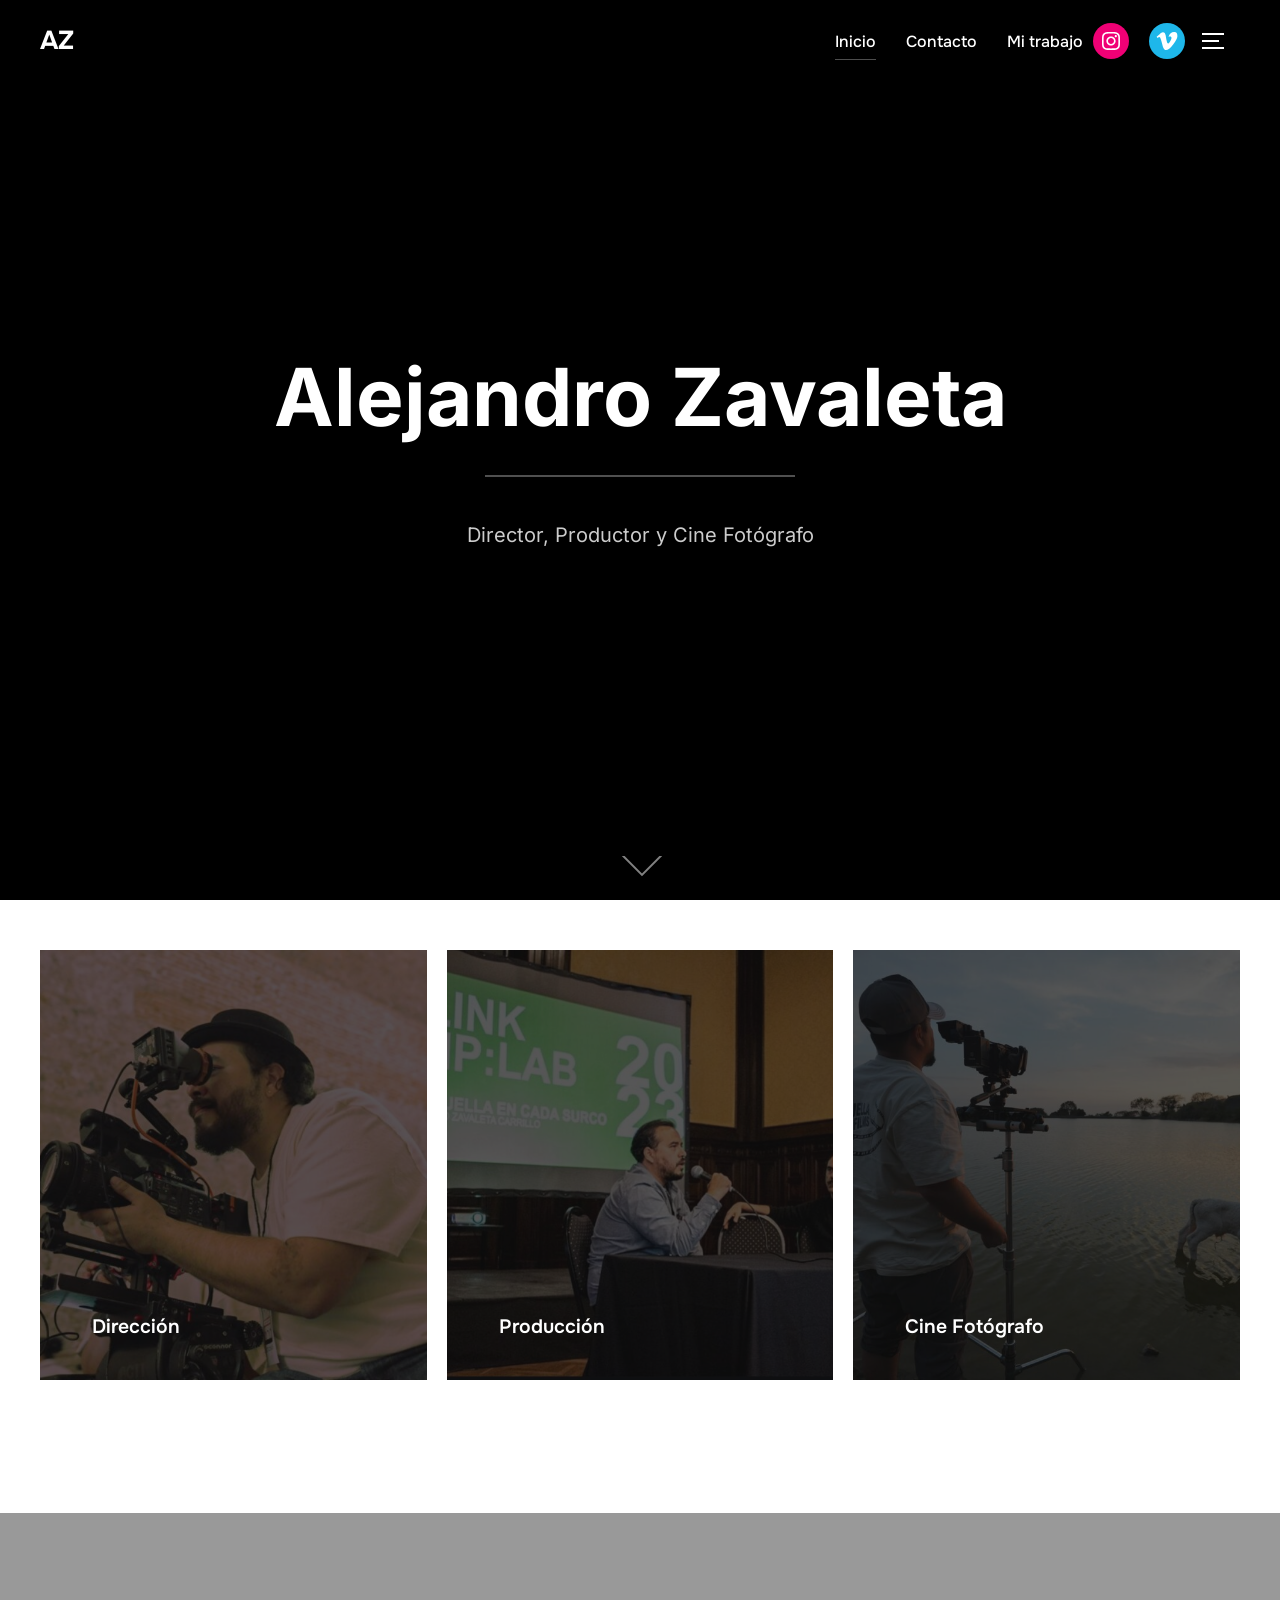
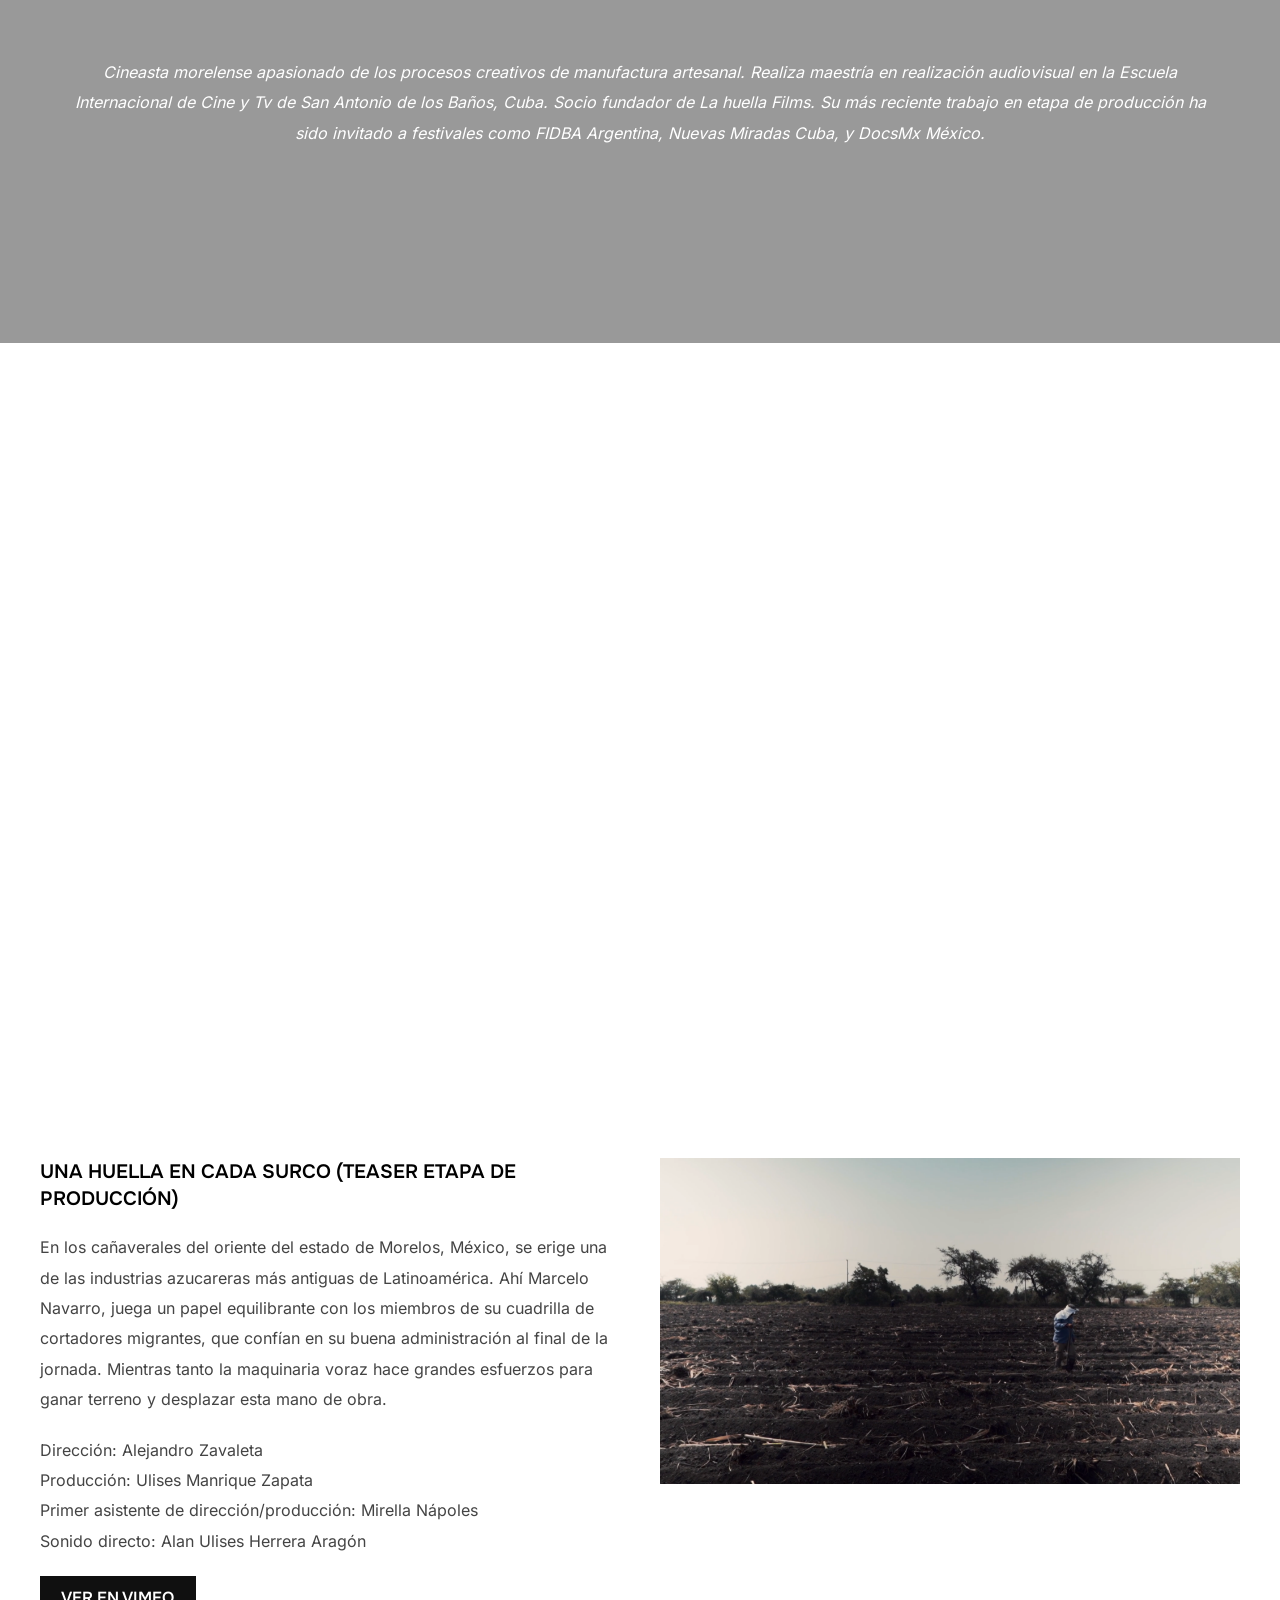
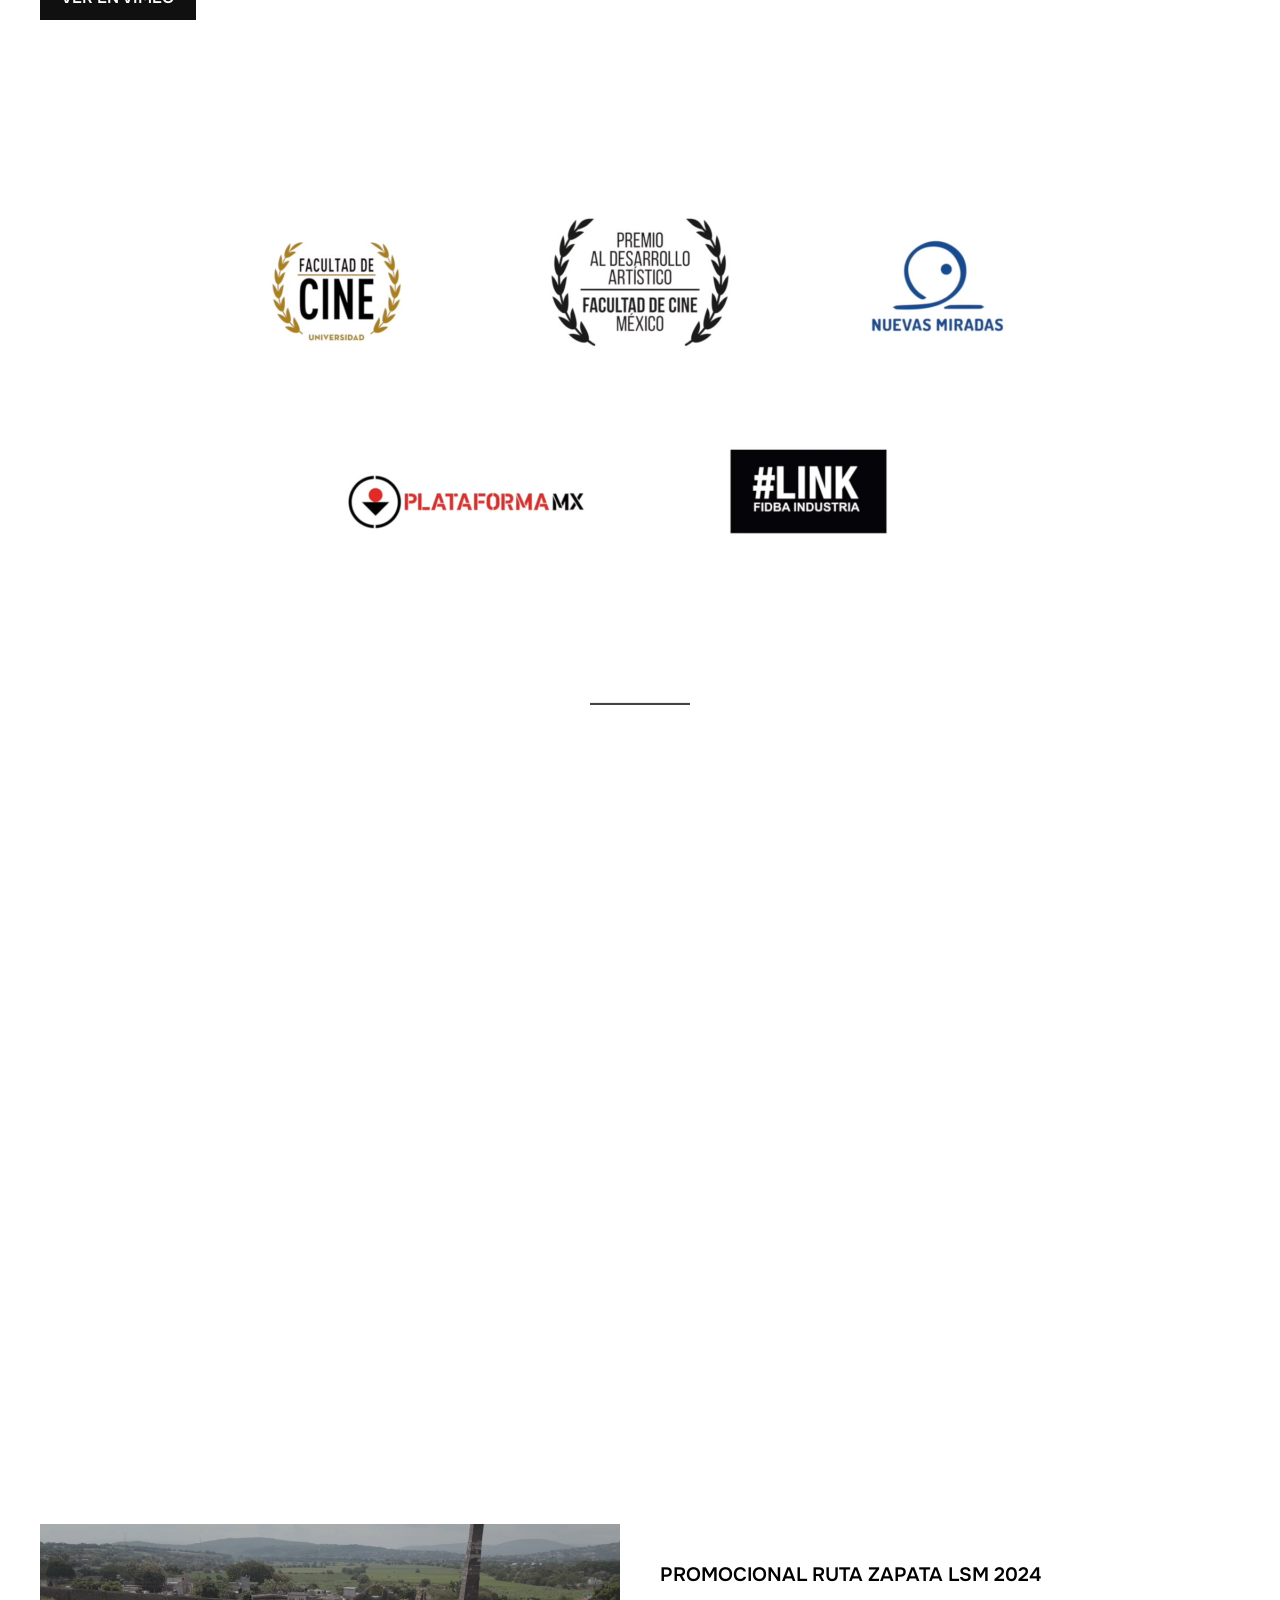
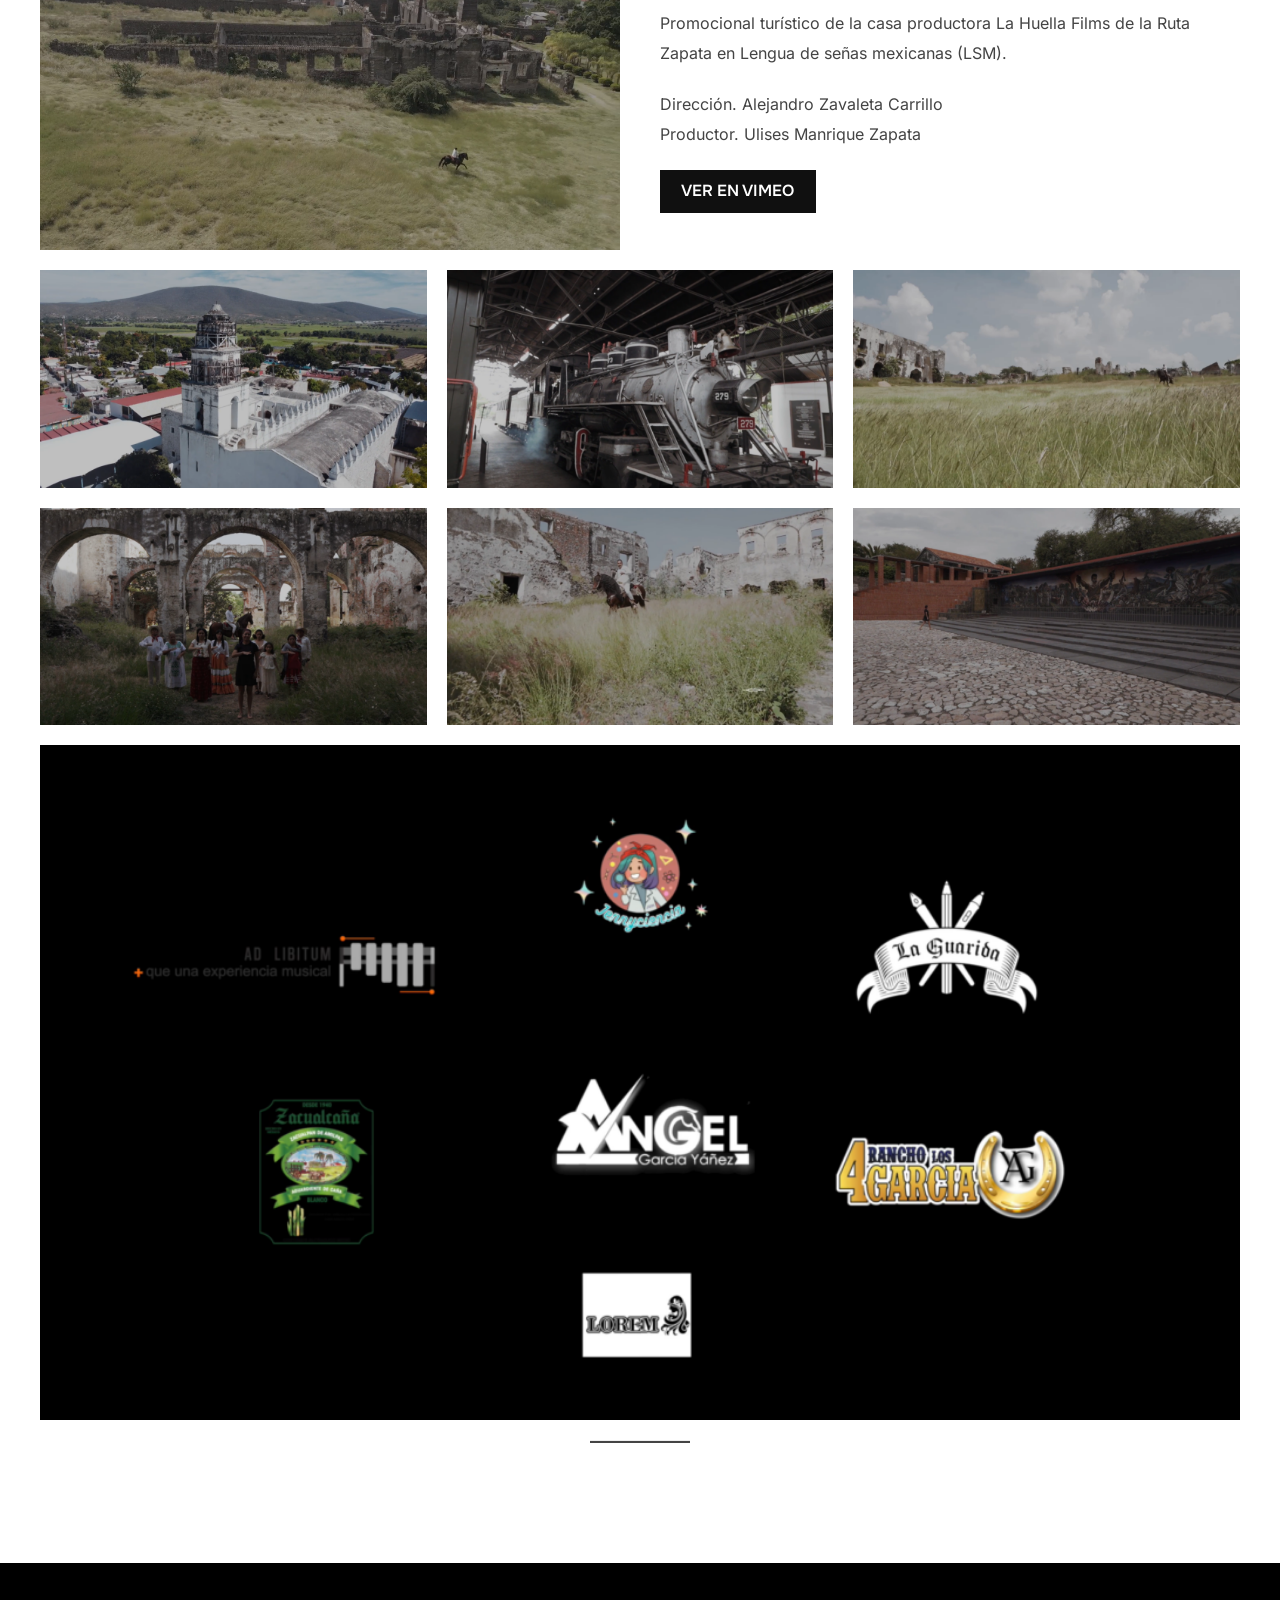
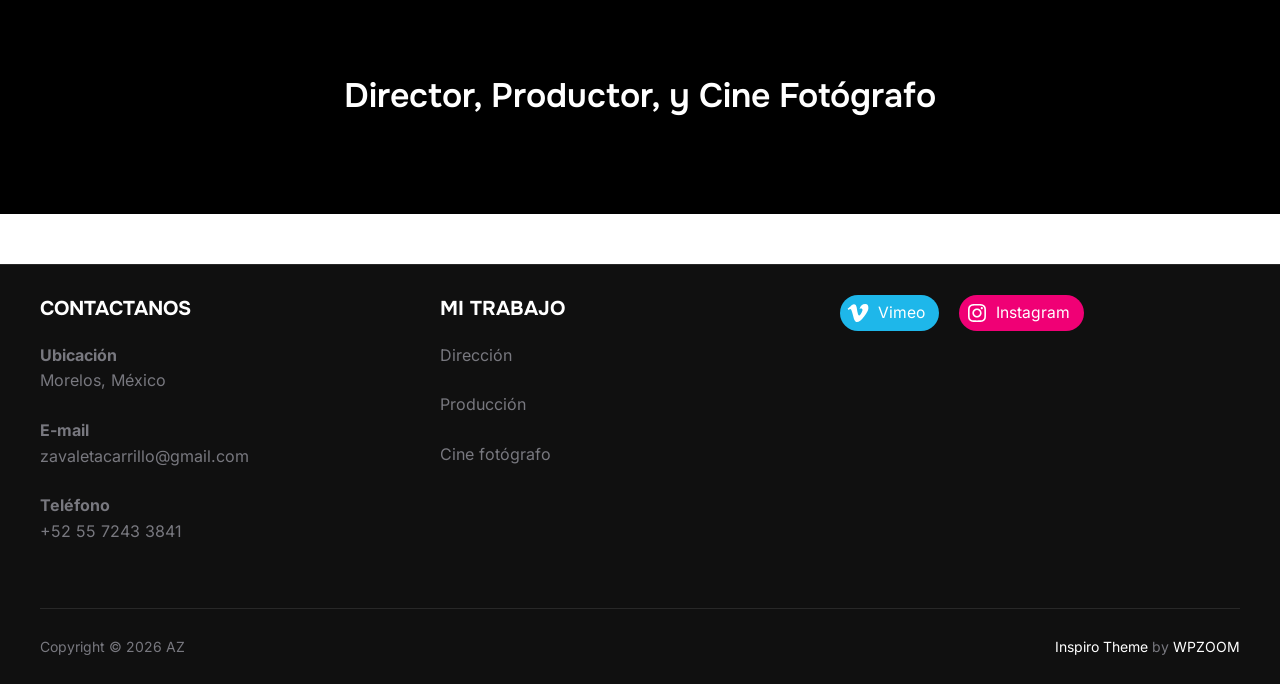
==== commit 6938e11e: "init 5" ====
--- a/index.html
+++ b/index.html
@@ -599,7 +599,7 @@
 
 <div class="wp-block-cover alignfull has-parallax is-position-center-center" style="border-radius:0px"><div class="wp-block-cover__image-background wp-image-80 size-large has-parallax" style="background-position:50% 50%;background-image:url(https://jbrunocas-design.github.io/alejandro-zavaleta/wp-content/uploads/2026/05/WhatsApp-Image-2026-05-20-at-09.09.49-copy-1024x683.jpeg)"></div><span aria-hidden="true" class="wp-block-cover__background has-black-background-color has-background-dim-40 has-background-dim"></span><div class="wp-block-cover__inner-container is-layout-flow wp-block-cover-is-layout-flow">
 <div class="wp-block-group has-global-padding is-layout-constrained wp-block-group-is-layout-constrained">
-<p class="has-text-align-center has-white-color has-text-color"><em>Cineasta morelense apasionado de los procesos creativos de manufactura artesanal. Realiza maestría en realización audiovisual en la Escuela Internacional de Cine y Tv de San Antonio de los Baños, Cuba. Socio fundador de La huella Films. Su más reciente largometraje ha sido invitado a festivales como FIDBA Argentina, Nuevas Miradas Cuba, y DocsMx México.</em></p>
+<p class="has-text-align-center has-white-color has-text-color"><em>Cineasta morelense apasionado de los procesos creativos de manufactura artesanal. Realiza maestría en realización audiovisual en la Escuela Internacional de Cine y Tv de San Antonio de los Baños, Cuba. Socio fundador de La huella Films. Su más reciente trabajo en etapa de producción ha sido invitado a festivales como FIDBA Argentina, Nuevas Miradas Cuba, y DocsMx México.</em></p>
 
 
 
@@ -623,7 +623,7 @@
 
 <div class="wp-block-columns is-layout-flex wp-container-core-columns-is-layout-c375d253 wp-block-columns-is-layout-flex">
 <div class="wp-block-column is-vertically-aligned-center is-layout-flow wp-block-column-is-layout-flow">
-<h2 class="wp-block-heading has-medium-font-size" style="text-transform:uppercase">Una huella en cada surco (Teaser 2024)</h2>
+<h2 class="wp-block-heading has-medium-font-size" style="text-transform:uppercase">Una huella en cada surco (Teaser etapa de producción)</h2>
 
 
 
@@ -704,7 +704,7 @@
 
 
 <figure class="wp-block-gallery has-nested-images columns-default is-cropped wp-block-gallery-5 is-layout-flex wp-block-gallery-is-layout-flex">
-<figure data-wp-context="{&quot;imageId&quot;:&quot;6a0e45ec839d3&quot;}" data-wp-interactive="core/image" data-wp-key="6a0e45ec839d3" class="wp-block-image size-large wp-lightbox-container"><img decoding="async" width="1024" height="576" data-wp-class--hide="state.isContentHidden" data-wp-class--show="state.isContentVisible" data-wp-init="callbacks.setButtonStyles" data-wp-on--click="actions.showLightbox" data-wp-on--load="callbacks.setButtonStyles" data-wp-on-window--resize="callbacks.setButtonStyles" data-id="56" src="https://jbrunocas-design.github.io/alejandro-zavaleta/wp-content/uploads/2026/05/Screenshot-211-1024x576.png" alt="" class="wp-image-56" srcset="https://jbrunocas-design.github.io/alejandro-zavaleta/wp-content/uploads/2026/05/Screenshot-211-1024x576.png 1024w, https://jbrunocas-design.github.io/alejandro-zavaleta/wp-content/uploads/2026/05/Screenshot-211-300x169.png 300w, https://jbrunocas-design.github.io/alejandro-zavaleta/wp-content/uploads/2026/05/Screenshot-211.png 1920w" sizes="(max-width: 1024px) 100vw, 1024px"><button class="lightbox-trigger" type="button" aria-haspopup="dialog" aria-label="Enlarge" data-wp-init="callbacks.initTriggerButton" data-wp-on--click="actions.showLightbox" data-wp-style--right="state.imageButtonRight" data-wp-style--top="state.imageButtonTop">
+<figure data-wp-context="{&quot;imageId&quot;:&quot;6a0e6564e8dd8&quot;}" data-wp-interactive="core/image" data-wp-key="6a0e6564e8dd8" class="wp-block-image size-large wp-lightbox-container"><img decoding="async" width="1024" height="576" data-wp-class--hide="state.isContentHidden" data-wp-class--show="state.isContentVisible" data-wp-init="callbacks.setButtonStyles" data-wp-on--click="actions.showLightbox" data-wp-on--load="callbacks.setButtonStyles" data-wp-on-window--resize="callbacks.setButtonStyles" data-id="56" src="https://jbrunocas-design.github.io/alejandro-zavaleta/wp-content/uploads/2026/05/Screenshot-211-1024x576.png" alt="" class="wp-image-56" srcset="https://jbrunocas-design.github.io/alejandro-zavaleta/wp-content/uploads/2026/05/Screenshot-211-1024x576.png 1024w, https://jbrunocas-design.github.io/alejandro-zavaleta/wp-content/uploads/2026/05/Screenshot-211-300x169.png 300w, https://jbrunocas-design.github.io/alejandro-zavaleta/wp-content/uploads/2026/05/Screenshot-211.png 1920w" sizes="(max-width: 1024px) 100vw, 1024px"><button class="lightbox-trigger" type="button" aria-haspopup="dialog" aria-label="Enlarge" data-wp-init="callbacks.initTriggerButton" data-wp-on--click="actions.showLightbox" data-wp-style--right="state.imageButtonRight" data-wp-style--top="state.imageButtonTop">
 			<svg xmlns="http://www.w3.org/2000/svg" width="12" height="12" fill="none" viewbox="0 0 12 12">
 				<path fill="#fff" d="M2 0a2 2 0 0 0-2 2v2h1.5V2a.5.5 0 0 1 .5-.5h2V0H2Zm2 10.5H2a.5.5 0 0 1-.5-.5V8H0v2a2 2 0 0 0 2 2h2v-1.5ZM8 12v-1.5h2a.5.5 0 0 0 .5-.5V8H12v2a2 2 0 0 1-2 2H8Zm2-12a2 2 0 0 1 2 2v2h-1.5V2a.5.5 0 0 0-.5-.5H8V0h2Z"></path>
 			</svg>
@@ -712,7 +712,7 @@
 
 
 
-<figure data-wp-context="{&quot;imageId&quot;:&quot;6a0e45ec83d3a&quot;}" data-wp-interactive="core/image" data-wp-key="6a0e45ec83d3a" class="wp-block-image size-large wp-lightbox-container"><img decoding="async" width="1024" height="576" data-wp-class--hide="state.isContentHidden" data-wp-class--show="state.isContentVisible" data-wp-init="callbacks.setButtonStyles" data-wp-on--click="actions.showLightbox" data-wp-on--load="callbacks.setButtonStyles" data-wp-on-window--resize="callbacks.setButtonStyles" data-id="60" src="https://jbrunocas-design.github.io/alejandro-zavaleta/wp-content/uploads/2026/05/Screenshot-203-1024x576.png" alt="" class="wp-image-60" srcset="https://jbrunocas-design.github.io/alejandro-zavaleta/wp-content/uploads/2026/05/Screenshot-203-1024x576.png 1024w, https://jbrunocas-design.github.io/alejandro-zavaleta/wp-content/uploads/2026/05/Screenshot-203-300x169.png 300w, https://jbrunocas-design.github.io/alejandro-zavaleta/wp-content/uploads/2026/05/Screenshot-203.png 1920w" sizes="(max-width: 1024px) 100vw, 1024px"><button class="lightbox-trigger" type="button" aria-haspopup="dialog" aria-label="Enlarge" data-wp-init="callbacks.initTriggerButton" data-wp-on--click="actions.showLightbox" data-wp-style--right="state.imageButtonRight" data-wp-style--top="state.imageButtonTop">
+<figure data-wp-context="{&quot;imageId&quot;:&quot;6a0e6564e974e&quot;}" data-wp-interactive="core/image" data-wp-key="6a0e6564e974e" class="wp-block-image size-large wp-lightbox-container"><img decoding="async" width="1024" height="576" data-wp-class--hide="state.isContentHidden" data-wp-class--show="state.isContentVisible" data-wp-init="callbacks.setButtonStyles" data-wp-on--click="actions.showLightbox" data-wp-on--load="callbacks.setButtonStyles" data-wp-on-window--resize="callbacks.setButtonStyles" data-id="60" src="https://jbrunocas-design.github.io/alejandro-zavaleta/wp-content/uploads/2026/05/Screenshot-203-1024x576.png" alt="" class="wp-image-60" srcset="https://jbrunocas-design.github.io/alejandro-zavaleta/wp-content/uploads/2026/05/Screenshot-203-1024x576.png 1024w, https://jbrunocas-design.github.io/alejandro-zavaleta/wp-content/uploads/2026/05/Screenshot-203-300x169.png 300w, https://jbrunocas-design.github.io/alejandro-zavaleta/wp-content/uploads/2026/05/Screenshot-203.png 1920w" sizes="(max-width: 1024px) 100vw, 1024px"><button class="lightbox-trigger" type="button" aria-haspopup="dialog" aria-label="Enlarge" data-wp-init="callbacks.initTriggerButton" data-wp-on--click="actions.showLightbox" data-wp-style--right="state.imageButtonRight" data-wp-style--top="state.imageButtonTop">
 			<svg xmlns="http://www.w3.org/2000/svg" width="12" height="12" fill="none" viewbox="0 0 12 12">
 				<path fill="#fff" d="M2 0a2 2 0 0 0-2 2v2h1.5V2a.5.5 0 0 1 .5-.5h2V0H2Zm2 10.5H2a.5.5 0 0 1-.5-.5V8H0v2a2 2 0 0 0 2 2h2v-1.5ZM8 12v-1.5h2a.5.5 0 0 0 .5-.5V8H12v2a2 2 0 0 1-2 2H8Zm2-12a2 2 0 0 1 2 2v2h-1.5V2a.5.5 0 0 0-.5-.5H8V0h2Z"></path>
 			</svg>
@@ -720,7 +720,7 @@
 
 
 
-<figure data-wp-context="{&quot;imageId&quot;:&quot;6a0e45ec840bd&quot;}" data-wp-interactive="core/image" data-wp-key="6a0e45ec840bd" class="wp-block-image size-large wp-lightbox-container"><img decoding="async" width="1024" height="576" data-wp-class--hide="state.isContentHidden" data-wp-class--show="state.isContentVisible" data-wp-init="callbacks.setButtonStyles" data-wp-on--click="actions.showLightbox" data-wp-on--load="callbacks.setButtonStyles" data-wp-on-window--resize="callbacks.setButtonStyles" data-id="57" src="https://jbrunocas-design.github.io/alejandro-zavaleta/wp-content/uploads/2026/05/Screenshot-200-1024x576.png" alt="" class="wp-image-57" srcset="https://jbrunocas-design.github.io/alejandro-zavaleta/wp-content/uploads/2026/05/Screenshot-200-1024x576.png 1024w, https://jbrunocas-design.github.io/alejandro-zavaleta/wp-content/uploads/2026/05/Screenshot-200-300x169.png 300w, https://jbrunocas-design.github.io/alejandro-zavaleta/wp-content/uploads/2026/05/Screenshot-200.png 1920w" sizes="(max-width: 1024px) 100vw, 1024px"><button class="lightbox-trigger" type="button" aria-haspopup="dialog" aria-label="Enlarge" data-wp-init="callbacks.initTriggerButton" data-wp-on--click="actions.showLightbox" data-wp-style--right="state.imageButtonRight" data-wp-style--top="state.imageButtonTop">
+<figure data-wp-context="{&quot;imageId&quot;:&quot;6a0e6564ea07b&quot;}" data-wp-interactive="core/image" data-wp-key="6a0e6564ea07b" class="wp-block-image size-large wp-lightbox-container"><img decoding="async" width="1024" height="576" data-wp-class--hide="state.isContentHidden" data-wp-class--show="state.isContentVisible" data-wp-init="callbacks.setButtonStyles" data-wp-on--click="actions.showLightbox" data-wp-on--load="callbacks.setButtonStyles" data-wp-on-window--resize="callbacks.setButtonStyles" data-id="57" src="https://jbrunocas-design.github.io/alejandro-zavaleta/wp-content/uploads/2026/05/Screenshot-200-1024x576.png" alt="" class="wp-image-57" srcset="https://jbrunocas-design.github.io/alejandro-zavaleta/wp-content/uploads/2026/05/Screenshot-200-1024x576.png 1024w, https://jbrunocas-design.github.io/alejandro-zavaleta/wp-content/uploads/2026/05/Screenshot-200-300x169.png 300w, https://jbrunocas-design.github.io/alejandro-zavaleta/wp-content/uploads/2026/05/Screenshot-200.png 1920w" sizes="(max-width: 1024px) 100vw, 1024px"><button class="lightbox-trigger" type="button" aria-haspopup="dialog" aria-label="Enlarge" data-wp-init="callbacks.initTriggerButton" data-wp-on--click="actions.showLightbox" data-wp-style--right="state.imageButtonRight" data-wp-style--top="state.imageButtonTop">
 			<svg xmlns="http://www.w3.org/2000/svg" width="12" height="12" fill="none" viewbox="0 0 12 12">
 				<path fill="#fff" d="M2 0a2 2 0 0 0-2 2v2h1.5V2a.5.5 0 0 1 .5-.5h2V0H2Zm2 10.5H2a.5.5 0 0 1-.5-.5V8H0v2a2 2 0 0 0 2 2h2v-1.5ZM8 12v-1.5h2a.5.5 0 0 0 .5-.5V8H12v2a2 2 0 0 1-2 2H8Zm2-12a2 2 0 0 1 2 2v2h-1.5V2a.5.5 0 0 0-.5-.5H8V0h2Z"></path>
 			</svg>
@@ -728,7 +728,7 @@
 
 
 
-<figure data-wp-context="{&quot;imageId&quot;:&quot;6a0e45ec843d7&quot;}" data-wp-interactive="core/image" data-wp-key="6a0e45ec843d7" class="wp-block-image size-large wp-lightbox-container"><img decoding="async" width="1024" height="576" data-wp-class--hide="state.isContentHidden" data-wp-class--show="state.isContentVisible" data-wp-init="callbacks.setButtonStyles" data-wp-on--click="actions.showLightbox" data-wp-on--load="callbacks.setButtonStyles" data-wp-on-window--resize="callbacks.setButtonStyles" data-id="58" src="https://jbrunocas-design.github.io/alejandro-zavaleta/wp-content/uploads/2026/05/Screenshot-195-1024x576.png" alt="" class="wp-image-58" srcset="https://jbrunocas-design.github.io/alejandro-zavaleta/wp-content/uploads/2026/05/Screenshot-195-1024x576.png 1024w, https://jbrunocas-design.github.io/alejandro-zavaleta/wp-content/uploads/2026/05/Screenshot-195-300x169.png 300w, https://jbrunocas-design.github.io/alejandro-zavaleta/wp-content/uploads/2026/05/Screenshot-195.png 1920w" sizes="(max-width: 1024px) 100vw, 1024px"><button class="lightbox-trigger" type="button" aria-haspopup="dialog" aria-label="Enlarge" data-wp-init="callbacks.initTriggerButton" data-wp-on--click="actions.showLightbox" data-wp-style--right="state.imageButtonRight" data-wp-style--top="state.imageButtonTop">
+<figure data-wp-context="{&quot;imageId&quot;:&quot;6a0e6564eaa7c&quot;}" data-wp-interactive="core/image" data-wp-key="6a0e6564eaa7c" class="wp-block-image size-large wp-lightbox-container"><img decoding="async" width="1024" height="576" data-wp-class--hide="state.isContentHidden" data-wp-class--show="state.isContentVisible" data-wp-init="callbacks.setButtonStyles" data-wp-on--click="actions.showLightbox" data-wp-on--load="callbacks.setButtonStyles" data-wp-on-window--resize="callbacks.setButtonStyles" data-id="58" src="https://jbrunocas-design.github.io/alejandro-zavaleta/wp-content/uploads/2026/05/Screenshot-195-1024x576.png" alt="" class="wp-image-58" srcset="https://jbrunocas-design.github.io/alejandro-zavaleta/wp-content/uploads/2026/05/Screenshot-195-1024x576.png 1024w, https://jbrunocas-design.github.io/alejandro-zavaleta/wp-content/uploads/2026/05/Screenshot-195-300x169.png 300w, https://jbrunocas-design.github.io/alejandro-zavaleta/wp-content/uploads/2026/05/Screenshot-195.png 1920w" sizes="(max-width: 1024px) 100vw, 1024px"><button class="lightbox-trigger" type="button" aria-haspopup="dialog" aria-label="Enlarge" data-wp-init="callbacks.initTriggerButton" data-wp-on--click="actions.showLightbox" data-wp-style--right="state.imageButtonRight" data-wp-style--top="state.imageButtonTop">
 			<svg xmlns="http://www.w3.org/2000/svg" width="12" height="12" fill="none" viewbox="0 0 12 12">
 				<path fill="#fff" d="M2 0a2 2 0 0 0-2 2v2h1.5V2a.5.5 0 0 1 .5-.5h2V0H2Zm2 10.5H2a.5.5 0 0 1-.5-.5V8H0v2a2 2 0 0 0 2 2h2v-1.5ZM8 12v-1.5h2a.5.5 0 0 0 .5-.5V8H12v2a2 2 0 0 1-2 2H8Zm2-12a2 2 0 0 1 2 2v2h-1.5V2a.5.5 0 0 0-.5-.5H8V0h2Z"></path>
 			</svg>
@@ -736,7 +736,7 @@
 
 
 
-<figure data-wp-context="{&quot;imageId&quot;:&quot;6a0e45ec846ef&quot;}" data-wp-interactive="core/image" data-wp-key="6a0e45ec846ef" class="wp-block-image size-large wp-lightbox-container"><img decoding="async" width="1024" height="576" data-wp-class--hide="state.isContentHidden" data-wp-class--show="state.isContentVisible" data-wp-init="callbacks.setButtonStyles" data-wp-on--click="actions.showLightbox" data-wp-on--load="callbacks.setButtonStyles" data-wp-on-window--resize="callbacks.setButtonStyles" data-id="61" src="https://jbrunocas-design.github.io/alejandro-zavaleta/wp-content/uploads/2026/05/Screenshot-194-1024x576.png" alt="" class="wp-image-61" srcset="https://jbrunocas-design.github.io/alejandro-zavaleta/wp-content/uploads/2026/05/Screenshot-194-1024x576.png 1024w, https://jbrunocas-design.github.io/alejandro-zavaleta/wp-content/uploads/2026/05/Screenshot-194-300x169.png 300w, https://jbrunocas-design.github.io/alejandro-zavaleta/wp-content/uploads/2026/05/Screenshot-194.png 1920w" sizes="(max-width: 1024px) 100vw, 1024px"><button class="lightbox-trigger" type="button" aria-haspopup="dialog" aria-label="Enlarge" data-wp-init="callbacks.initTriggerButton" data-wp-on--click="actions.showLightbox" data-wp-style--right="state.imageButtonRight" data-wp-style--top="state.imageButtonTop">
+<figure data-wp-context="{&quot;imageId&quot;:&quot;6a0e6564eb3c9&quot;}" data-wp-interactive="core/image" data-wp-key="6a0e6564eb3c9" class="wp-block-image size-large wp-lightbox-container"><img decoding="async" width="1024" height="576" data-wp-class--hide="state.isContentHidden" data-wp-class--show="state.isContentVisible" data-wp-init="callbacks.setButtonStyles" data-wp-on--click="actions.showLightbox" data-wp-on--load="callbacks.setButtonStyles" data-wp-on-window--resize="callbacks.setButtonStyles" data-id="61" src="https://jbrunocas-design.github.io/alejandro-zavaleta/wp-content/uploads/2026/05/Screenshot-194-1024x576.png" alt="" class="wp-image-61" srcset="https://jbrunocas-design.github.io/alejandro-zavaleta/wp-content/uploads/2026/05/Screenshot-194-1024x576.png 1024w, https://jbrunocas-design.github.io/alejandro-zavaleta/wp-content/uploads/2026/05/Screenshot-194-300x169.png 300w, https://jbrunocas-design.github.io/alejandro-zavaleta/wp-content/uploads/2026/05/Screenshot-194.png 1920w" sizes="(max-width: 1024px) 100vw, 1024px"><button class="lightbox-trigger" type="button" aria-haspopup="dialog" aria-label="Enlarge" data-wp-init="callbacks.initTriggerButton" data-wp-on--click="actions.showLightbox" data-wp-style--right="state.imageButtonRight" data-wp-style--top="state.imageButtonTop">
 			<svg xmlns="http://www.w3.org/2000/svg" width="12" height="12" fill="none" viewbox="0 0 12 12">
 				<path fill="#fff" d="M2 0a2 2 0 0 0-2 2v2h1.5V2a.5.5 0 0 1 .5-.5h2V0H2Zm2 10.5H2a.5.5 0 0 1-.5-.5V8H0v2a2 2 0 0 0 2 2h2v-1.5ZM8 12v-1.5h2a.5.5 0 0 0 .5-.5V8H12v2a2 2 0 0 1-2 2H8Zm2-12a2 2 0 0 1 2 2v2h-1.5V2a.5.5 0 0 0-.5-.5H8V0h2Z"></path>
 			</svg>
@@ -744,7 +744,7 @@
 
 
 
-<figure data-wp-context="{&quot;imageId&quot;:&quot;6a0e45ec84a03&quot;}" data-wp-interactive="core/image" data-wp-key="6a0e45ec84a03" class="wp-block-image size-large wp-lightbox-container"><img decoding="async" width="1024" height="576" data-wp-class--hide="state.isContentHidden" data-wp-class--show="state.isContentVisible" data-wp-init="callbacks.setButtonStyles" data-wp-on--click="actions.showLightbox" data-wp-on--load="callbacks.setButtonStyles" data-wp-on-window--resize="callbacks.setButtonStyles" data-id="59" src="https://jbrunocas-design.github.io/alejandro-zavaleta/wp-content/uploads/2026/05/Screenshot-193-1024x576.png" alt="" class="wp-image-59" srcset="https://jbrunocas-design.github.io/alejandro-zavaleta/wp-content/uploads/2026/05/Screenshot-193-1024x576.png 1024w, https://jbrunocas-design.github.io/alejandro-zavaleta/wp-content/uploads/2026/05/Screenshot-193-300x169.png 300w, https://jbrunocas-design.github.io/alejandro-zavaleta/wp-content/uploads/2026/05/Screenshot-193.png 1920w" sizes="(max-width: 1024px) 100vw, 1024px"><button class="lightbox-trigger" type="button" aria-haspopup="dialog" aria-label="Enlarge" data-wp-init="callbacks.initTriggerButton" data-wp-on--click="actions.showLightbox" data-wp-style--right="state.imageButtonRight" data-wp-style--top="state.imageButtonTop">
+<figure data-wp-context="{&quot;imageId&quot;:&quot;6a0e6564ebced&quot;}" data-wp-interactive="core/image" data-wp-key="6a0e6564ebced" class="wp-block-image size-large wp-lightbox-container"><img decoding="async" width="1024" height="576" data-wp-class--hide="state.isContentHidden" data-wp-class--show="state.isContentVisible" data-wp-init="callbacks.setButtonStyles" data-wp-on--click="actions.showLightbox" data-wp-on--load="callbacks.setButtonStyles" data-wp-on-window--resize="callbacks.setButtonStyles" data-id="59" src="https://jbrunocas-design.github.io/alejandro-zavaleta/wp-content/uploads/2026/05/Screenshot-193-1024x576.png" alt="" class="wp-image-59" srcset="https://jbrunocas-design.github.io/alejandro-zavaleta/wp-content/uploads/2026/05/Screenshot-193-1024x576.png 1024w, https://jbrunocas-design.github.io/alejandro-zavaleta/wp-content/uploads/2026/05/Screenshot-193-300x169.png 300w, https://jbrunocas-design.github.io/alejandro-zavaleta/wp-content/uploads/2026/05/Screenshot-193.png 1920w" sizes="(max-width: 1024px) 100vw, 1024px"><button class="lightbox-trigger" type="button" aria-haspopup="dialog" aria-label="Enlarge" data-wp-init="callbacks.initTriggerButton" data-wp-on--click="actions.showLightbox" data-wp-style--right="state.imageButtonRight" data-wp-style--top="state.imageButtonTop">
 			<svg xmlns="http://www.w3.org/2000/svg" width="12" height="12" fill="none" viewbox="0 0 12 12">
 				<path fill="#fff" d="M2 0a2 2 0 0 0-2 2v2h1.5V2a.5.5 0 0 1 .5-.5h2V0H2Zm2 10.5H2a.5.5 0 0 1-.5-.5V8H0v2a2 2 0 0 0 2 2h2v-1.5ZM8 12v-1.5h2a.5.5 0 0 0 .5-.5V8H12v2a2 2 0 0 1-2 2H8Zm2-12a2 2 0 0 1 2 2v2h-1.5V2a.5.5 0 0 0-.5-.5H8V0h2Z"></path>
 			</svg>
@@ -858,7 +858,7 @@
 <script type="module" src="https://jbrunocas-design.github.io/alejandro-zavaleta/wp-includes/js/dist/script-modules/block-library/image/view.min.js?ver=292ec2cc397d10d98f6a" id="@wordpress/block-library/image/view-js-module" fetchpriority="low" data-wp-router-options="{&quot;loadOnClientNavigation&quot;:true}"></script>
 <link rel="modulepreload" href="https://jbrunocas-design.github.io/alejandro-zavaleta/wp-includes/js/dist/script-modules/interactivity/index.min.js?ver=66c613f68580994bb00a" id="@wordpress/interactivity-js-modulepreload" fetchpriority="low">
 <script type="application/json" id="wp-script-module-data-@wordpress/interactivity">
-{"state":{"core/image":{"metadata":{"6a0e45ec839d3":{"uploadedSrc":"https://jbrunocas-design.github.io/alejandro-zavaleta/wp-content/uploads/2026/05/Screenshot-211.png","figureClassNames":"wp-block-image size-large","figureStyles":null,"imgClassNames":"wp-image-56","imgStyles":null,"targetWidth":1920,"targetHeight":1080,"scaleAttr":false,"ariaLabel":"Enlarged image","alt":""},"6a0e45ec83d3a":{"uploadedSrc":"https://jbrunocas-design.github.io/alejandro-zavaleta/wp-content/uploads/2026/05/Screenshot-203.png","figureClassNames":"wp-block-image size-large","figureStyles":null,"imgClassNames":"wp-image-60","imgStyles":null,"targetWidth":1920,"targetHeight":1080,"scaleAttr":false,"ariaLabel":"Enlarged image","alt":""},"6a0e45ec840bd":{"uploadedSrc":"https://jbrunocas-design.github.io/alejandro-zavaleta/wp-content/uploads/2026/05/Screenshot-200.png","figureClassNames":"wp-block-image size-large","figureStyles":null,"imgClassNames":"wp-image-57","imgStyles":null,"targetWidth":1920,"targetHeight":1080,"scaleAttr":false,"ariaLabel":"Enlarged image","alt":""},"6a0e45ec843d7":{"uploadedSrc":"https://jbrunocas-design.github.io/alejandro-zavaleta/wp-content/uploads/2026/05/Screenshot-195.png","figureClassNames":"wp-block-image size-large","figureStyles":null,"imgClassNames":"wp-image-58","imgStyles":null,"targetWidth":1920,"targetHeight":1080,"scaleAttr":false,"ariaLabel":"Enlarged image","alt":""},"6a0e45ec846ef":{"uploadedSrc":"https://jbrunocas-design.github.io/alejandro-zavaleta/wp-content/uploads/2026/05/Screenshot-194.png","figureClassNames":"wp-block-image size-large","figureStyles":null,"imgClassNames":"wp-image-61","imgStyles":null,"targetWidth":1920,"targetHeight":1080,"scaleAttr":false,"ariaLabel":"Enlarged image","alt":""},"6a0e45ec84a03":{"uploadedSrc":"https://jbrunocas-design.github.io/alejandro-zavaleta/wp-content/uploads/2026/05/Screenshot-193.png","figureClassNames":"wp-block-image size-large","figureStyles":null,"imgClassNames":"wp-image-59","imgStyles":null,"targetWidth":1920,"targetHeight":1080,"scaleAttr":false,"ariaLabel":"Enlarged image","alt":""}}}}}
+{"state":{"core/image":{"metadata":{"6a0e6564e8dd8":{"uploadedSrc":"https://jbrunocas-design.github.io/alejandro-zavaleta/wp-content/uploads/2026/05/Screenshot-211.png","figureClassNames":"wp-block-image size-large","figureStyles":null,"imgClassNames":"wp-image-56","imgStyles":null,"targetWidth":1920,"targetHeight":1080,"scaleAttr":false,"ariaLabel":"Enlarged image","alt":""},"6a0e6564e974e":{"uploadedSrc":"https://jbrunocas-design.github.io/alejandro-zavaleta/wp-content/uploads/2026/05/Screenshot-203.png","figureClassNames":"wp-block-image size-large","figureStyles":null,"imgClassNames":"wp-image-60","imgStyles":null,"targetWidth":1920,"targetHeight":1080,"scaleAttr":false,"ariaLabel":"Enlarged image","alt":""},"6a0e6564ea07b":{"uploadedSrc":"https://jbrunocas-design.github.io/alejandro-zavaleta/wp-content/uploads/2026/05/Screenshot-200.png","figureClassNames":"wp-block-image size-large","figureStyles":null,"imgClassNames":"wp-image-57","imgStyles":null,"targetWidth":1920,"targetHeight":1080,"scaleAttr":false,"ariaLabel":"Enlarged image","alt":""},"6a0e6564eaa7c":{"uploadedSrc":"https://jbrunocas-design.github.io/alejandro-zavaleta/wp-content/uploads/2026/05/Screenshot-195.png","figureClassNames":"wp-block-image size-large","figureStyles":null,"imgClassNames":"wp-image-58","imgStyles":null,"targetWidth":1920,"targetHeight":1080,"scaleAttr":false,"ariaLabel":"Enlarged image","alt":""},"6a0e6564eb3c9":{"uploadedSrc":"https://jbrunocas-design.github.io/alejandro-zavaleta/wp-content/uploads/2026/05/Screenshot-194.png","figureClassNames":"wp-block-image size-large","figureStyles":null,"imgClassNames":"wp-image-61","imgStyles":null,"targetWidth":1920,"targetHeight":1080,"scaleAttr":false,"ariaLabel":"Enlarged image","alt":""},"6a0e6564ebced":{"uploadedSrc":"https://jbrunocas-design.github.io/alejandro-zavaleta/wp-content/uploads/2026/05/Screenshot-193.png","figureClassNames":"wp-block-image size-large","figureStyles":null,"imgClassNames":"wp-image-59","imgStyles":null,"targetWidth":1920,"targetHeight":1080,"scaleAttr":false,"ariaLabel":"Enlarged image","alt":""}}}}}
 </script>
 		<div class="wp-lightbox-overlay zoom" data-wp-interactive="core/image" data-wp-router-region='{ "id": "core/image-overlay", "attachTo": "body" }' data-wp-key="wp-lightbox-overlay" data-wp-context="{}" data-wp-bind--role="state.roleAttribute" data-wp-bind--aria-label="state.currentImage.ariaLabel" data-wp-bind--aria-modal="state.ariaModal" data-wp-class--active="state.overlayEnabled" data-wp-class--show-closing-animation="state.overlayOpened" data-wp-watch="callbacks.setOverlayFocus" data-wp-on--keydown="actions.handleKeydown" data-wp-on--touchstart="actions.handleTouchStart" data-wp-on--touchmove="actions.handleTouchMove" data-wp-on--touchend="actions.handleTouchEnd" data-wp-on--click="actions.hideLightbox" data-wp-on-window--resize="callbacks.setOverlayStyles" data-wp-on-window--scroll="actions.handleScroll" data-wp-bind--style="state.overlayStyles" tabindex="-1">
 				<button type="button" aria-label="Close" style="fill: #000" class="close-button">
